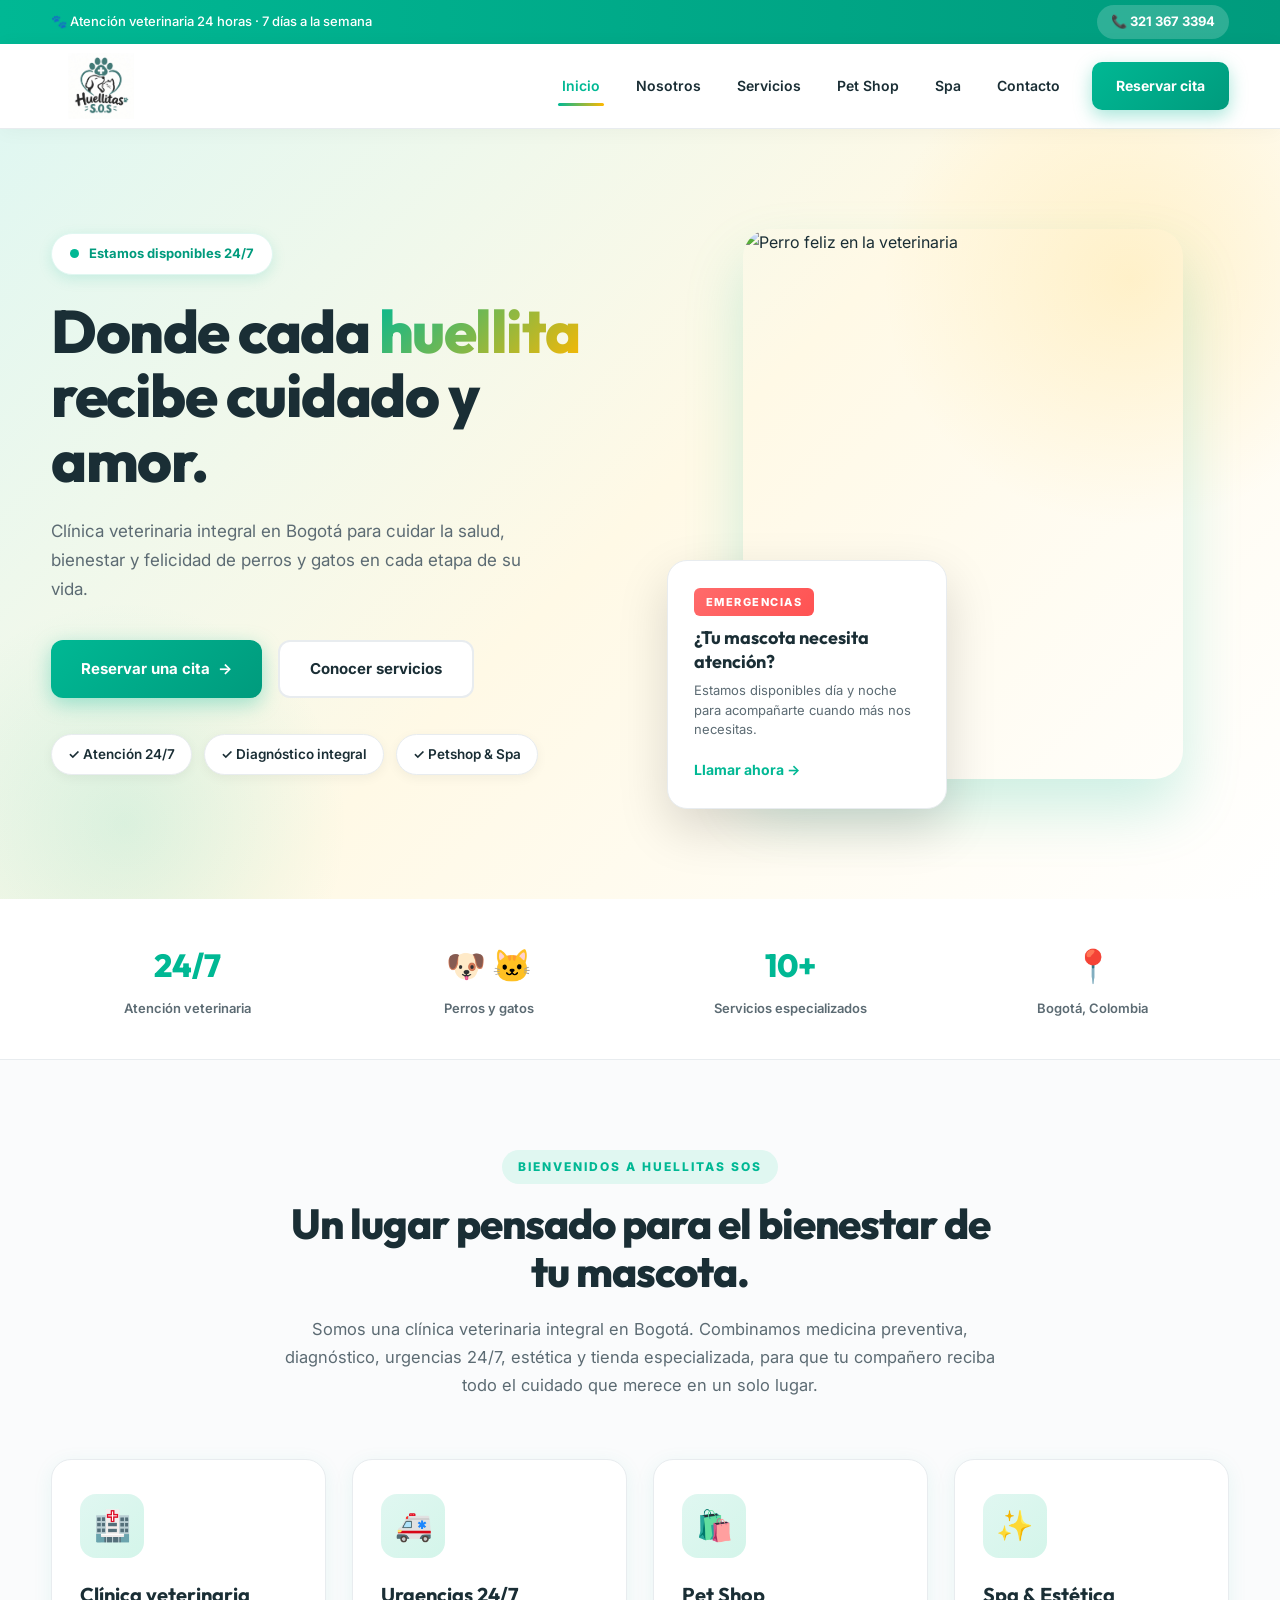
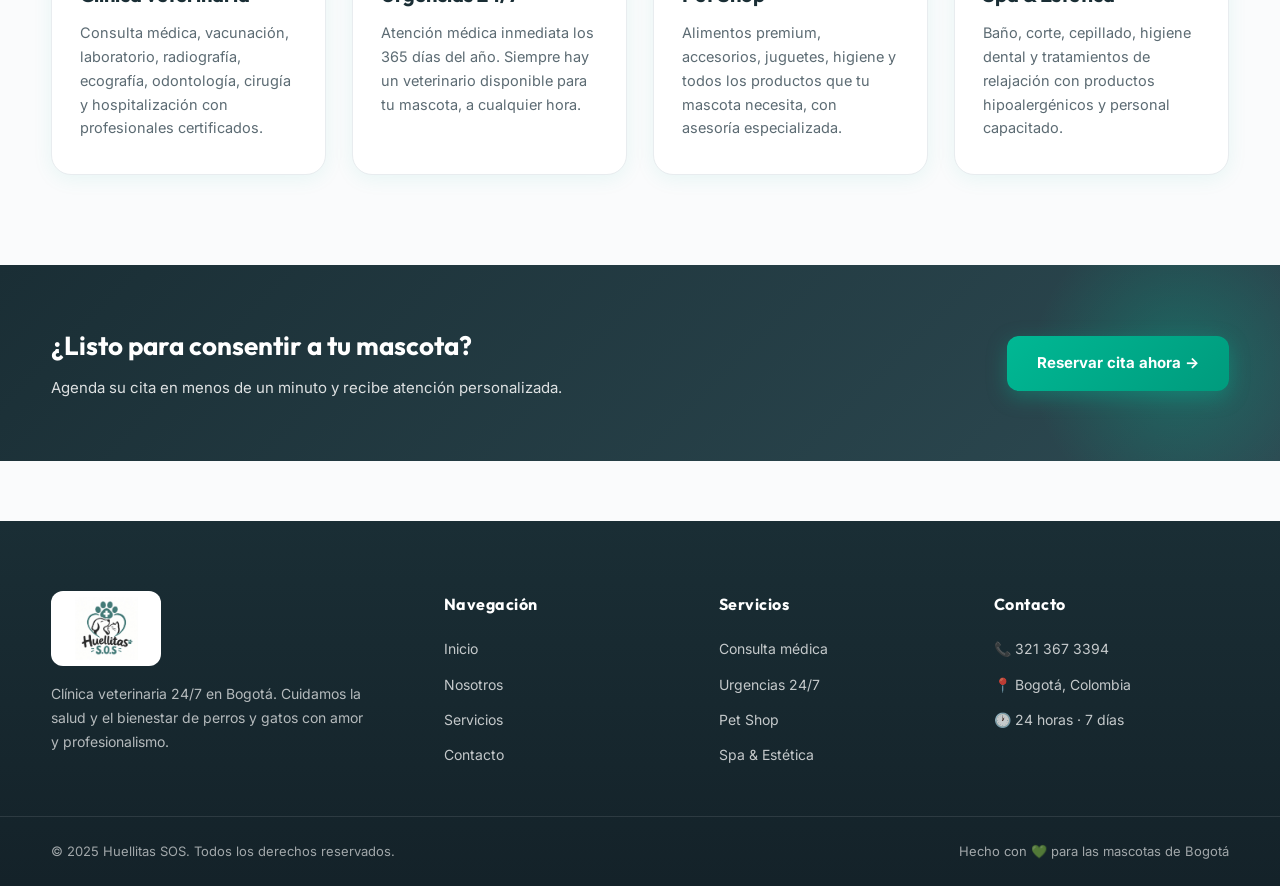
==== index.html @ d698a05e "Update index.html" ====
<!DOCTYPE html>
<html lang="es">
<head>
<meta name="google-site-verification" content="02IBLsQwGrZ2BY2dHwzHbbYxfeO21OzjUV1IXcHWmdY" />
<meta charset="UTF-8">
<meta name="viewport" content="width=device-width, initial-scale=1.0">
<meta name="description" content="Huellitas SOS - Clínica veterinaria 24/7 en Bogotá. Salud, bienestar, spa y petshop para perros y gatos.">
<title>Huellitas SOS | Clínica Veterinaria 24/7</title>
  <!-- Favicon -->
<link rel="icon" type="image/jpeg" href="logo-huellitas-sos.jpeg">
<link rel="apple-touch-icon" href="logo-huellitas-sos.jpeg">

<!-- Open Graph (vista previa al compartir) -->
<meta property="og:title" content="Huellitas SOS | Clínica Veterinaria 24/7 en Bogotá">
<meta property="og:description" content="Clínica veterinaria integral con urgencias 24/7, spa, petshop y diagnóstico para perros y gatos.">
<meta property="og:type" content="website">
<meta property="og:url" content="https://wilin34.github.io/huellitas/">
<meta property="og:image" content="https://wilin34.github.io/huellitas/logo-huellitas-sos.jpeg">
<meta property="og:locale" content="es_CO">

<!-- Twitter Card -->
<meta name="twitter:card" content="summary_large_image">
<meta name="twitter:title" content="Huellitas SOS | Clínica Veterinaria 24/7">
<meta name="twitter:description" content="Cuidamos la salud y bienestar de perros y gatos en Bogotá.">
<meta name="twitter:image" content="https://wilin34.github.io/huellitas/logo-huellitas-sos.jpeg">

<!-- Canonical -->
<link rel="canonical" href="https://wilin34.github.io/huellitas/">
<link rel="preconnect" href="https://fonts.googleapis.com">
<link rel="preconnect" href="https://fonts.gstatic.com" crossorigin>
<link href="https://fonts.googleapis.com/css2?family=DM+Sans:wght@400;500;600;700;800&family=Playfair+Display:wght@600;700;800&display=swap" rel="stylesheet">
<link rel="stylesheet" href="style.css">
  <script type="application/ld+json">
{
  "@context": "https://schema.org",
  "@type": "VeterinaryCare",
  "name": "Huellitas SOS",
  "image": "https://wilin34.github.io/huellitas/logo-huellitas-sos.jpeg",
  "url": "https://wilin34.github.io/huellitas/",
  "telephone": "+573213673394",
  "priceRange": "$$",
  "address": {
    "@type": "PostalAddress",
    "addressLocality": "Bogotá",
    "addressCountry": "CO"
  },
  "openingHoursSpecification": {
    "@type": "OpeningHoursSpecification",
    "dayOfWeek": ["Monday","Tuesday","Wednesday","Thursday","Friday","Saturday","Sunday"],
    "opens": "00:00",
    "closes": "23:59"
  },
  "description": "Clínica veterinaria 24/7 en Bogotá especializada en perros y gatos. Urgencias, consulta, spa, petshop y diagnóstico integral.",
  "sameAs": []
}
</script>
</head>
<body>

<!-- TOP BAR -->
<div class="topbar">
  <div class="wrap topbar-in">
    <span>🐾 Atención veterinaria 24 horas · 7 días a la semana</span>
    <a href="tel:+573213673394">📞 321 367 3394</a>
  </div>
</div>

<!-- HEADER -->
<header class="header" id="header">
  <div class="wrap nav">
    <a href="#inicio" class="brand" data-view="inicio">
      <img src="logo-huellitas-sos.jpeg" alt="Logo Huellitas SOS">
    </a>
    <button class="menu-toggle" aria-label="Abrir menú">☰</button>
    <nav class="nav-links" id="navLinks">
      <a href="#inicio" data-view="inicio" class="active">Inicio</a>
      <a href="#nosotros" data-view="nosotros">Nosotros</a>
      <a href="#servicios" data-view="servicios">Servicios</a>
      <a href="#petshop" data-view="petshop">Pet Shop</a>
      <a href="#spa" data-view="spa">Spa</a>
      <a href="#contacto" data-view="contacto">Contacto</a>
      <a class="nav-cta" href="#reservar" data-view="reservar">Reservar cita</a>
    </nav>
  </div>
</header>

<main>

<!-- ============================================================
     VISTA INICIO
============================================================ -->
<section class="view active" id="inicio">
  <div class="hero">
    <div class="hero-bg"></div>
    <div class="wrap hero-grid">
      <div class="hero-copy">
        <div class="pill"><span class="pill-dot"></span> Estamos disponibles 24/7</div>
        <h1>Donde cada <em>huellita</em> recibe cuidado y amor.</h1>
        <p>Clínica veterinaria integral en Bogotá para cuidar la salud, bienestar y felicidad de perros y gatos en cada etapa de su vida.</p>
        <div class="hero-buttons">
          <a class="btn primary" href="#reservar" data-view="reservar">Reservar una cita <span>→</span></a>
          <a class="btn ghost" href="#servicios" data-view="servicios">Conocer servicios</a>
        </div>
        <div class="hero-points">
          <span>✓ Atención 24/7</span><span>✓ Diagnóstico integral</span><span>✓ Petshop & Spa</span>
        </div>
      </div>
      <div class="hero-visual">
        <img class="hero-img" src="https://images.unsplash.com/photo-1583337130417-3346a1be7dee?auto=format&fit=crop&w=900&q=85" alt="Perro feliz en la veterinaria">
        <div class="hero-card">
          <div class="emergency-badge">EMERGENCIAS</div>
          <strong>¿Tu mascota necesita atención?</strong>
          <p>Estamos disponibles día y noche para acompañarte cuando más nos necesitas.</p>
          <a href="tel:+573213673394">Llamar ahora →</a>
        </div>
      </div>
    </div>
  </div>

  <section class="stats">
    <div class="wrap stats-grid">
      <div><b>24/7</b><span>Atención veterinaria</span></div>
      <div><b>🐶 🐱</b><span>Perros y gatos</span></div>
      <div><b>10+</b><span>Servicios especializados</span></div>
      <div><b>📍</b><span>Bogotá, Colombia</span></div>
    </div>
  </section>

  <section class="section welcome">
    <div class="wrap">
      <div class="section-head">
        <span>BIENVENIDOS A HUELLITAS SOS</span>
        <h2>Un lugar pensado para el bienestar de tu mascota.</h2>
        <p>Somos una clínica veterinaria integral en Bogotá. Combinamos medicina preventiva, diagnóstico, urgencias 24/7, estética y tienda especializada, para que tu compañero reciba todo el cuidado que merece en un solo lugar.</p>
      </div>
      <div class="welcome-grid">
        <article class="welcome-card">
          <div class="welcome-icon">🏥</div>
          <h3>Clínica veterinaria</h3>
          <p>Consulta médica, vacunación, laboratorio, radiografía, ecografía, odontología, cirugía y hospitalización con profesionales certificados.</p>
        </article>
        <article class="welcome-card">
          <div class="welcome-icon">🚑</div>
          <h3>Urgencias 24/7</h3>
          <p>Atención médica inmediata los 365 días del año. Siempre hay un veterinario disponible para tu mascota, a cualquier hora.</p>
        </article>
        <article class="welcome-card">
          <div class="welcome-icon">🛍️</div>
          <h3>Pet Shop</h3>
          <p>Alimentos premium, accesorios, juguetes, higiene y todos los productos que tu mascota necesita, con asesoría especializada.</p>
        </article>
        <article class="welcome-card">
          <div class="welcome-icon">✨</div>
          <h3>Spa & Estética</h3>
          <p>Baño, corte, cepillado, higiene dental y tratamientos de relajación con productos hipoalergénicos y personal capacitado.</p>
        </article>
      </div>
    </div>
  </section>

  <section class="cta-band">
    <div class="wrap cta-band-in">
      <div>
        <h3>¿Listo para consentir a tu mascota?</h3>
        <p>Agenda su cita en menos de un minuto y recibe atención personalizada.</p>
      </div>
      <a class="btn primary" href="#reservar" data-view="reservar">Reservar cita ahora →</a>
    </div>
  </section>
</section>


<!-- ============================================================
     VISTA NOSOTROS
============================================================ -->
<section class="view" id="nosotros">
  <div class="page-head">
    <div class="wrap">
      <span class="eyebrow">SOBRE NOSOTROS</span>
      <h1>Más que una veterinaria, un lugar para sentirse en casa.</h1>
      <p>Conoce nuestra historia, lo que nos mueve y el equipo que cuida de tu mascota como si fuera nuestra.</p>
    </div>
  </div>

  <section class="section">
    <div class="wrap about-grid">
      <div class="about-photo">
        <img src="https://images.unsplash.com/photo-1628009368231-7bb7cfcb0def?auto=format&fit=crop&w=1200&q=85" alt="Veterinaria atendiendo una mascota">
      </div>
      <div class="about-copy">
        <span class="eyebrow">NUESTRA HISTORIA</span>
        <h2>Nacimos del amor por los animales.</h2>
        <p>Huellitas SOS nació en Bogotá con una idea clara: crear un espacio donde las mascotas reciban atención médica de alta calidad y donde sus familias se sientan acompañadas, escuchadas y bien asesoradas.</p>
        <p>Hoy somos una clínica veterinaria integral que funciona 24 horas al día, 7 días a la semana. Atendemos perros y gatos de todas las edades, con un enfoque preventivo, humano y personalizado.</p>
        <p>Creemos que cada huellita cuenta una historia, y nuestro trabajo es cuidar de esa historia en cada etapa de la vida.</p>
      </div>
    </div>
  </section>

  <section class="section section-alt">
    <div class="wrap">
      <div class="mvv-grid">
        <article class="mvv-card">
          <div class="mvv-icon">🎯</div>
          <h3>Misión</h3>
          <p>Brindar atención veterinaria integral, humana y de alta calidad a perros y gatos en Bogotá, promoviendo su salud, bienestar y calidad de vida, y acompañando a sus familias con cercanía, ética y profesionalismo.</p>
        </article>
        <article class="mvv-card">
          <div class="mvv-icon">🌟</div>
          <h3>Visión</h3>
          <p>Ser reconocidos en 2030 como la clínica veterinaria de referencia en Bogotá por la calidez de nuestro trato, la excelencia médica de nuestro equipo y la innovación constante de nuestros servicios.</p>
        </article>
        <article class="mvv-card">
          <div class="mvv-icon">💚</div>
          <h3>Valores</h3>
          <ul class="mvv-list">
            <li><b>Amor por los animales:</b> cada paciente es tratado como parte de nuestra familia.</li>
            <li><b>Ética profesional:</b> actuamos con transparencia y responsabilidad.</li>
            <li><b>Cercanía:</b> escuchamos y acompañamos a cada familia.</li>
            <li><b>Excelencia:</b> formación continua y tecnología al servicio del bienestar animal.</li>
            <li><b>Compromiso 24/7:</b> estamos cuando más nos necesitan.</li>
          </ul>
        </article>
      </div>
    </div>
  </section>

  <section class="section">
    <div class="wrap">
      <div class="section-head">
        <span>¿POR QUÉ ELEGIRNOS?</span>
        <h2>Razones para confiar en Huellitas SOS.</h2>
      </div>
      <div class="reasons-grid">
        <div class="reason"><b>✓</b><div><h4>Atención 24/7 real</h4><p>Médicos veterinarios disponibles todos los días del año para urgencias.</p></div></div>
        <div class="reason"><b>✓</b><div><h4>Servicios integrales</h4><p>Consulta, diagnóstico, cirugía, hospitalización, spa y petshop en un mismo lugar.</p></div></div>
        <div class="reason"><b>✓</b><div><h4>Equipo certificado</h4><p>Profesionales con formación continua y experiencia en pequeñas especies.</p></div></div>
        <div class="reason"><b>✓</b><div><h4>Tecnología diagnóstica</h4><p>Laboratorio, rayos X y ecografía para diagnósticos precisos y oportunos.</p></div></div>
        <div class="reason"><b>✓</b><div><h4>Trato cálido</h4><p>Ambiente amigable y sin estrés para tu mascota y para ti.</p></div></div>
        <div class="reason"><b>✓</b><div><h4>Precios justos</h4><p>Tarifas transparentes, sin sorpresas, con planes adaptados a cada familia.</p></div></div>
      </div>
    </div>
  </section>

  <section class="cta-band">
    <div class="wrap cta-band-in">
      <div>
        <h3>Ven a conocernos.</h3>
        <p>Te esperamos con las puertas abiertas para ti y tu mascota.</p>
      </div>
      <a class="btn primary" href="#contacto" data-view="contacto">Ver cómo llegar →</a>
    </div>
  </section>
</section>


<!-- ============================================================
     VISTA SERVICIOS
============================================================ -->
<section class="view" id="servicios">
  <div class="page-head">
    <div class="wrap">
      <span class="eyebrow">NUESTROS SERVICIOS</span>
      <h1>Todo el cuidado que tu mascota necesita.</h1>
      <p>Un espacio integral para la salud, prevención, diagnóstico y bienestar de tus compañeros de vida.</p>
    </div>
  </div>

  <section class="section">
    <div class="wrap">
      <div class="services-grid-detailed">
        <article class="srv-card">
          <div class="srv-icon">🩺</div>
          <h3>Consulta médica general</h3>
          <p>Valoración clínica completa para evaluar el estado general de tu mascota. Incluye revisión de signos vitales, examen físico, historia clínica y plan de tratamiento personalizado.</p>
          <ul class="srv-list"><li>Consulta preventiva o por enfermedad</li><li>Control de crecimiento para cachorros</li><li>Seguimiento de tratamientos</li></ul>
        </article>
        <article class="srv-card">
          <div class="srv-icon">💉</div>
          <h3>Vacunación</h3>
          <p>Esquemas completos de vacunación para perros y gatos según su edad, estilo de vida y factores de riesgo. Te ayudamos a mantener al día su carné.</p>
          <ul class="srv-list"><li>Vacunas múltiples (parvovirus, distemper, etc.)</li><li>Antirrábica</li><li>Triple felina y leucemia felina</li></ul>
        </article>
        <article class="srv-card">
          <div class="srv-icon">🧪</div>
          <h3>Laboratorio clínico</h3>
          <p>Análisis de sangre, orina, heces y pruebas especiales para apoyar diagnósticos precisos. Resultados oportunos para iniciar el tratamiento correcto.</p>
          <ul class="srv-list"><li>Hemograma y química sanguínea</li><li>Pruebas de coagulación</li><li>Coprológicos y urocultivos</li></ul>
        </article>
        <article class="srv-card">
          <div class="srv-icon">🩻</div>
          <h3>Radiografía (Rayos X)</h3>
          <p>Imágenes diagnósticas para evaluar huesos, articulaciones, tórax y abdomen. Esencial para detectar fracturas, cuerpos extraños o problemas internos.</p>
          <ul class="srv-list"><li>Estudios de tórax y abdomen</li><li>Evaluación ortopédica</li><li>Contraste (cuando se requiere)</li></ul>
        </article>
        <article class="srv-card">
          <div class="srv-icon">🔎</div>
          <h3>Ecografía</h3>
          <p>Estudio no invasivo que permite observar órganos internos en tiempo real. Fundamental en el seguimiento de gestaciones, detección de masas o problemas abdominales.</p>
          <ul class="srv-list"><li>Ecografía abdominal</li><li>Seguimiento de gestación</li><li>Ecocardiografía (según disponibilidad)</li></ul>
        </article>
        <article class="srv-card">
          <div class="srv-icon">🚑</div>
          <h3>Urgencias 24/7</h3>
          <p>Estamos disponibles todos los días y a toda hora para atender emergencias. Contamos con personal médico preparado para actuar con rapidez.</p>
          <ul class="srv-list"><li>Intoxicaciones y accidentes</li><li>Dificultad respiratoria</li><li>Golpes de calor y convulsiones</li></ul>
        </article>
        <article class="srv-card">
          <div class="srv-icon">🐾</div>
          <h3>Cirugía veterinaria</h3>
          <p>Procedimientos quirúrgicos programados y de urgencia con protocolos anestésicos seguros y monitoreo constante del paciente.</p>
          <ul class="srv-list"><li>Esterilización (machos y hembras)</li><li>Cirugías de tejidos blandos</li><li>Extracción de cuerpos extraños</li></ul>
        </article>
        <article class="srv-card">
          <div class="srv-icon">🦷</div>
          <h3>Odontología</h3>
          <p>Diagnóstico y tratamiento de problemas dentales. La salud oral impacta directamente en el bienestar general de tu mascota.</p>
          <ul class="srv-list"><li>Limpieza dental con ultrasonido</li><li>Extracción de piezas dañadas</li><li>Tratamiento de gingivitis y sarro</li></ul>
        </article>
        <article class="srv-card">
          <div class="srv-icon">🏥</div>
          <h3>Hospitalización</h3>
          <p>Área de hospitalización con monitoreo para pacientes que requieren observación, fluidoterapia o cuidados postquirúrgicos.</p>
          <ul class="srv-list"><li>Cuidado de pacientes críticos</li><li>Fluidoterapia y medicación IV</li><li>Reportes diarios a la familia</li></ul>
        </article>
        <article class="srv-card">
          <div class="srv-icon">🥗</div>
          <h3>Nutrición y dietas</h3>
          <p>Asesoría nutricional personalizada según la edad, raza, peso y condición médica de tu mascota. Prevenimos y tratamos enfermedades con alimentación adecuada.</p>
          <ul class="srv-list"><li>Planes para cachorros y adultos</li><li>Dietas para sobrepeso o diabetes</li><li>Alimentos medicados</li></ul>
        </article>
        <article class="srv-card">
          <div class="srv-icon">🔬</div>
          <h3>Exámenes especializados</h3>
          <p>Pruebas complementarias para diagnósticos específicos: citologías, biopsias y pruebas hormonales o infecciosas.</p>
          <ul class="srv-list"><li>Citología y biopsia</li><li>Pruebas de leishmania y hemoparásitos</li><li>Perfil tiroideo y hormonal</li></ul>
        </article>
        <article class="srv-card">
          <div class="srv-icon">🐶</div>
          <h3>Medicina preventiva</h3>
          <p>Planes de salud preventiva que incluyen desparasitación, control de pulgas y garrapatas, y chequeos periódicos para detectar problemas a tiempo.</p>
          <ul class="srv-list"><li>Desparasitación interna y externa</li><li>Control de ectoparásitos</li><li>Chequeos anuales</li></ul>
        </article>
      </div>
    </div>
  </section>

  <section class="cta-band">
    <div class="wrap cta-band-in">
      <div>
        <h3>¿Necesitas uno de nuestros servicios?</h3>
        <p>Agenda tu cita y recibe atención personalizada en nuestra clínica.</p>
      </div>
      <a class="btn primary" href="#reservar" data-view="reservar">Reservar cita →</a>
    </div>
  </section>
</section>


<!-- ============================================================
     VISTA PET SHOP
============================================================ -->
<section class="view" id="petshop">
  <div class="page-head">
    <div class="wrap">
      <span class="eyebrow">PET SHOP</span>
      <h1>Todo para consentir a tu mascota.</h1>
      <p>Alimentos, accesorios, higiene y productos seleccionados con asesoría profesional para que elijas lo mejor para tu compañero.</p>
    </div>
  </div>

  <section class="section">
    <div class="wrap">
      <div class="section-head">
        <span>CATEGORÍAS</span>
        <h2>Explora nuestras categorías.</h2>
      </div>
      <div class="shop-grid">
        <article class="shop-card">
          <div class="shop-icon">🍖</div>
          <h3>Alimentos</h3>
          <p>Concentrados secos y húmedos para cachorros, adultos y senior. Marcas premium y alimentos medicados para necesidades específicas.</p>
          <ul class="shop-list"><li>Concentrados premium</li><li>Alimento húmedo y snacks</li><li>Dietas veterinarias</li></ul>
        </article>
        <article class="shop-card">
          <div class="shop-icon">🦴</div>
          <h3>Snacks y premios</h3>
          <p>Premios ideales para entrenamiento o para consentir a tu mascota. Opciones naturales, sin colorantes y con sabores que aman.</p>
          <ul class="shop-list"><li>Huesos y snacks dentales</li><li>Premios de entrenamiento</li><li>Galletas naturales</li></ul>
        </article>
        <article class="shop-card">
          <div class="shop-icon">🎾</div>
          <h3>Juguetes</h3>
          <p>Juguetes interactivos, mordedores, pelotas y juguetes de inteligencia para estimular el cuerpo y la mente de tu mascota.</p>
          <ul class="shop-list"><li>Juguetes de cuerda y goma</li><li>Pelotas y lanzadores</li><li>Juguetes de olfato e inteligencia</li></ul>
        </article>
        <article class="shop-card">
          <div class="shop-icon">🛏️</div>
          <h3>Descanso y camas</h3>
          <p>Camas, cojines y casitas para que tu mascota descanse cómoda y segura, con materiales fáciles de lavar.</p>
          <ul class="shop-list"><li>Camas y cojines</li><li>Cobijas y mantas</li><li>Casitas y transportadoras</li></ul>
        </article>
        <article class="shop-card">
          <div class="shop-icon">🦮</div>
          <h3>Accesorios de paseo</h3>
          <p>Collares, pecheras, correas y arneses de calidad para paseos cómodos y seguros, adaptados a cada tamaño.</p>
          <ul class="shop-list"><li>Pecheras y arneses</li><li>Collares antigarras</li><li>Correas y pretales</li></ul>
        </article>
        <article class="shop-card">
          <div class="shop-icon">🧴</div>
          <h3>Higiene y cuidado</h3>
          <p>Shampoos, acondicionadores, cepillos y productos de higiene para mantener a tu mascota limpia, sana y con un pelaje brillante.</p>
          <ul class="shop-list"><li>Shampoos hipoalergénicos</li><li>Cepillos y cardinas</li><li>Toallitas y desodorantes</li></ul>
        </article>
        <article class="shop-card">
          <div class="shop-icon">💊</div>
          <h3>Salud y medicamentos</h3>
          <p>Desparasitantes, antipulgas, suplementos vitamínicos y medicamentos formulados por nuestros veterinarios.</p>
          <ul class="shop-list"><li>Antipulgas y garrapatas</li><li>Desparasitantes</li><li>Vitaminas y suplementos</li></ul>
        </article>
        <article class="shop-card">
          <div class="shop-icon">🐱</div>
          <h3>Línea para gatos</h3>
          <p>Todo lo que un gato necesita: areneros, arena aglutinante, rascadores, fuentes de agua y juguetes felinos.</p>
          <ul class="shop-list"><li>Areneros y arenas</li><li>Rascadores y torres</li><li>Fuentes y bebederos</li></ul>
        </article>
      </div>
    </div>
  </section>

  <section class="cta-band">
    <div class="wrap cta-band-in">
      <div>
        <h3>¿Buscas un producto específico?</h3>
        <p>Escríbenos y te ayudamos a encontrarlo o te lo pedimos especialmente.</p>
      </div>
      <a class="btn primary" href="#contacto" data-view="contacto">Contáctanos →</a>
    </div>
  </section>
</section>


<!-- ============================================================
     VISTA SPA
============================================================ -->
<section class="view" id="spa">
  <div class="page-head">
    <div class="wrap">
      <span class="eyebrow">SPA & ESTÉTICA</span>
      <h1>Belleza, higiene y relajación para tu mascota.</h1>
      <p>Un espacio diseñado para que tu compañero se sienta consentido, limpio y feliz, con productos de calidad y personal capacitado.</p>
    </div>
  </div>

  <section class="section">
    <div class="wrap">
      <div class="services-grid-detailed">
        <article class="srv-card">
          <div class="srv-icon">🛁</div>
          <h3>Baño básico</h3>
          <p>Baño con productos hipoalergénicos según el tipo de pelaje, secado profesional y cepillado final. Ideal para mantener una higiene regular.</p>
          <ul class="srv-list"><li>Shampoo según tipo de piel</li><li>Secado y cepillado</li><li>Perfume suave al finalizar</li></ul>
        </article>
        <article class="srv-card">
          <div class="srv-icon">✂️</div>
          <h3>Corte y peluquería</h3>
          <p>Corte higiénico o estético adaptado a la raza y al estilo que prefieras. Nuestros peluqueros cuidan cada detalle para un acabado profesional.</p>
          <ul class="srv-list"><li>Corte de raza o personalizado</li><li>Corte higiénico</li><li>Arreglo de patas y cara</li></ul>
        </article>
        <article class="srv-card">
          <div class="srv-icon">🪮</div>
          <h3>Cepillado y desenredo</h3>
          <p>Tratamiento para pelajes enredados o nudos, con productos que ayudan a desenredar sin maltratar el pelo ni la piel.</p>
          <ul class="srv-list"><li>Desenredo suave</li><li>Cepillado profundo</li><li>Hidratación del pelaje</li></ul>
        </article>
        <article class="srv-card">
          <div class="srv-icon">🦷</div>
          <h3>Higiene dental</h3>
          <p>Limpieza dental básica y cepillado para prevenir sarro, mal aliento y problemas mayores. Complemento ideal de la odontología veterinaria.</p>
          <ul class="srv-list"><li>Cepillado dental</li><li>Spray o gel dental</li><li>Recomendaciones de cuidado en casa</li></ul>
        </article>
        <article class="srv-card">
          <div class="srv-icon">💅</div>
          <h3>Corte de uñas</h3>
          <p>Corte seguro de uñas con herramientas adecuadas para evitar lesiones, seguido de limado para un acabado suave.</p>
          <ul class="srv-list"><li>Corte seguro</li><li>Limado final</li><li>Revisión de almohadillas</li></ul>
        </article>
        <article class="srv-card">
          <div class="srv-icon">🌸</div>
          <h3>Spa relajante</h3>
          <p>Sesión de spa con masajes, aromaterapia suave y tratamientos especiales para consentir a tu mascota y reducir su estrés.</p>
          <ul class="srv-list"><li>Masaje relajante</li><li>Aromaterapia pet-safe</li><li>Tratamiento hidratante</li></ul>
        </article>
        <article class="srv-card">
          <div class="srv-icon">🧴</div>
          <h3>Tratamientos dermatológicos</h3>
          <p>Baños medicados y tratamientos específicos para pieles sensibles, con alergias o afecciones dermatológicas diagnosticadas.</p>
          <ul class="srv-list"><li>Baños medicados</li><li>Tratamiento antimicótico</li><li>Hidratación intensiva</li></ul>
        </article>
        <article class="srv-card">
          <div class="srv-icon">🎀</div>
          <h3>Paquete completo</h3>
          <p>Nuestro servicio estrella: baño, corte, cepillado, uñas, higiene dental y perfume. Todo lo que tu mascota necesita en una sola sesión.</p>
          <ul class="srv-list"><li>Baño + corte + cepillado</li><li>Uñas + oídos + dientes</li><li>Perfume y lazo decorativo</li></ul>
        </article>
      </div>
    </div>
  </section>

  <section class="cta-band">
    <div class="wrap cta-band-in">
      <div>
        <h3>Agenda una sesión de spa.</h3>
        <p>Tu mascota merece un día de consentimiento y relajación.</p>
      </div>
      <a class="btn primary" href="#reservar" data-view="reservar">Reservar spa →</a>
    </div>
  </section>
</section>


<!-- ============================================================
     VISTA RESERVAR
============================================================ -->
<section class="view" id="reservar">
  <div class="page-head">
    <div class="wrap">
      <span class="eyebrow">RESERVA EN LÍNEA</span>
      <h1>Agenda la cita de tu mascota.</h1>
      <p>Completa el formulario y te contactaremos para confirmar la disponibilidad. También puedes escribirnos directamente por WhatsApp.</p>
    </div>
  </div>

  <section class="section">
    <div class="wrap booking-grid">
      <div class="booking-intro">
        <span class="eyebrow">CÓMO FUNCIONA</span>
        <h2>Reservar es muy fácil.</h2>
        <ol class="steps">
          <li><b>1.</b> Completa el formulario con tus datos y los de tu mascota.</li>
          <li><b>2.</b> Al enviarlo, se abrirá WhatsApp con el mensaje listo para enviar.</li>
          <li><b>3.</b> Nuestro equipo te confirmará la disponibilidad y los detalles.</li>
          <li><b>4.</b> ¡Listo! Te esperamos en la clínica con tu mascota.</li>
        </ol>
        <div class="booking-note">
          <b>Atención 24/7</b>
          <span>Para emergencias, puedes llamarnos directamente al <a href="tel:+573213673394">321 367 3394</a>.</span>
        </div>
      </div>

      <form class="appointment-form" id="appointmentForm">
        <div class="form-title">Solicitar una cita</div>
        <div class="row">
          <label>Nombre completo<input name="nombre" required placeholder="Tu nombre"></label>
          <label>Teléfono<input name="telefono" required type="tel" placeholder="321 000 0000"></label>
        </div>
        <div class="row">
          <label>Nombre de la mascota<input name="mascota" required placeholder="Ej. Luna"></label>
          <label>Especie<select name="especie" required><option value="">Selecciona</option><option>Perro</option><option>Gato</option><option>Otro</option></select></label>
        </div>
        <div class="row">
          <label>Fecha<input name="fecha" required type="date"></label>
          <label>Hora<input name="hora" required type="time"></label>
        </div>
        <label>Servicio<select name="servicio" required>
          <option value="">Selecciona un servicio</option>
          <option>Consulta médica</option>
          <option>Vacunación</option>
          <option>Urgencia 24/7</option>
          <option>Laboratorio</option>
          <option>Radiografía / Ecografía</option>
          <option>Cirugía</option>
          <option>Odontología</option>
          <option>Hospitalización</option>
          <option>Spa / Estética</option>
          <option>Pet Shop</option>
        </select></label>
        <label>Mensaje adicional<textarea name="mensaje" rows="3" placeholder="Cuéntanos brevemente qué necesita tu mascota..."></textarea></label>
        <button type="submit" class="btn primary full">Enviar por WhatsApp →</button>
      </form>
    </div>
  </section>
</section>


<!-- ============================================================
     VISTA CONTACTO
============================================================ -->
<section class="view" id="contacto">
  <div class="page-head">
    <div class="wrap">
      <span class="eyebrow">CONTACTO</span>
      <h1>Estamos aquí para ti y tu mascota.</h1>
      <p>Llámanos, escríbenos o visítanos. Atendemos 24 horas al día, 7 días a la semana.</p>
    </div>
  </div>

  <section class="section">
    <div class="wrap contact-grid">
      <div class="contact-info">
        <h2>Información de contacto</h2>
        <div class="contact-item"><span>📞</span><div><b>Teléfono / WhatsApp</b><a href="tel:+573213673394">321 367 3394</a></div></div>
        <div class="contact-item"><span>📍</span><div><b>Ubicación</b><p>Bogotá, Colombia</p></div></div>
        <div class="contact-item"><span>🕐</span><div><b>Horario</b><p>Lunes a domingo · 24 horas</p></div></div>
        <div class="contact-item"><span>📧</span><div><b>Correo</b><a href="mailto:contacto@huellitassos.com">contacto@huellitassos.com</a></div></div>

        <div class="map-placeholder">
          <span>🗺️</span>
          <p>Aquí irá el mapa de Google Maps</p>
        </div>
      </div>

      <div class="contact-side">
        <div class="contact-cta">
          <h3>¿Es una emergencia?</h3>
          <p>Llámanos directamente, estamos disponibles 24/7 para atender a tu mascota.</p>
          <a class="btn primary full" href="tel:+573213673394">📞 Llamar ahora</a>
        </div>
        <div class="contact-cta whatsapp">
          <h3>Escríbenos por WhatsApp</h3>
          <p>Resolvemos tus dudas y agendamos tu cita de forma rápida.</p>
          <a class="btn primary full" href="https://wa.me/573213673394" target="_blank" rel="noopener">💬 Abrir WhatsApp</a>
        </div>
      </div>
    </div>
  </section>
</section>

</main>

<!-- FOOTER -->
<footer class="footer">
  <div class="wrap footer-grid">
    <div class="footer-brand">
      <img src="logo-huellitas-sos.jpeg" alt="Huellitas SOS">
      <p>Clínica veterinaria 24/7 en Bogotá. Cuidamos la salud y el bienestar de perros y gatos con amor y profesionalismo.</p>
    </div>
    <div>
      <h4>Navegación</h4>
      <ul>
        <li><a href="#inicio" data-view="inicio">Inicio</a></li>
        <li><a href="#nosotros" data-view="nosotros">Nosotros</a></li>
        <li><a href="#servicios" data-view="servicios">Servicios</a></li>
        <li><a href="#contacto" data-view="contacto">Contacto</a></li>
      </ul>
    </div>
    <div>
      <h4>Servicios</h4>
      <ul>
        <li><a href="#servicios" data-view="servicios">Consulta médica</a></li>
        <li><a href="#servicios" data-view="servicios">Urgencias 24/7</a></li>
        <li><a href="#petshop" data-view="petshop">Pet Shop</a></li>
        <li><a href="#spa" data-view="spa">Spa & Estética</a></li>
      </ul>
    </div>
    <div>
      <h4>Contacto</h4>
      <ul>
        <li>📞 <a href="tel:+573213673394">321 367 3394</a></li>
        <li>📍 Bogotá, Colombia</li>
        <li>🕐 24 horas · 7 días</li>
      </ul>
    </div>
  </div>
  <div class="footer-bottom">
    <div class="wrap">
      <span>© 2025 Huellitas SOS. Todos los derechos reservados.</span>
      <span>Hecho con 💚 para las mascotas de Bogotá</span>
    </div>
  </div>
</footer>

<script src="script.js"></script>
</body>
</html>
---- style.css ----
/* ============================================================
   HUELLITAS SOS - ESTILOS COMPLETOS
   Paleta vibrante, moderna y profesional
============================================================ */

@import url('https://fonts.googleapis.com/css2?family=Inter:wght@400;500;600;700;800&family=Outfit:wght@500;600;700;800&display=swap');

:root {
    /* PALETA VIBRANTE Y LLAMATIVA */
    --primary: #00B894;          /* Verde turquesa vibrante */
    --primary-dark: #009B7D;     /* Verde más profundo */
    --primary-light: #E0F7F1;    /* Verde menta claro */
    --secondary: #FFB800;        /* Amarillo dorado brillante */
    --accent: #FF6B6B;           /* Coral vibrante */
    --accent-soft: #FFE5E5;      /* Coral claro */
    --purple: #6C5CE7;           /* Púrpura moderno */
    --purple-light: #F0EDFF;     /* Púrpura claro */
    --neutral-bg: #FAFBFC;       /* Fondo claro limpio */
    --white: #FFFFFF;
    --ink: #1A2E35;              /* Texto oscuro */
    --muted: #5C6B73;            /* Texto secundario */
    --line: #E8ECEF;             /* Bordes */
    --shadow: 0 4px 20px rgba(0, 184, 148, 0.08);
    --shadow-hover: 0 16px 40px rgba(0, 184, 148, 0.18);
    --shadow-strong: 0 20px 50px rgba(0, 0, 0, 0.12);
}

* {
    box-sizing: border-box;
    margin: 0;
    padding: 0;
}

html {
    scroll-behavior: smooth;
    scroll-padding-top: 100px;
}

body {
    background: var(--neutral-bg);
    color: var(--ink);
    font-family: "Inter", -apple-system, sans-serif;
    line-height: 1.65;
    overflow-x: hidden;
    -webkit-font-smoothing: antialiased;
}

.wrap {
    width: min(1200px, 92%);
    margin: auto;
}

a {
    text-decoration: none;
    color: inherit;
    transition: color 0.25s ease;
}

img {
    max-width: 100%;
    display: block;
}

/* ============ TOP BAR ============ */
.topbar {
    background: linear-gradient(90deg, var(--primary) 0%, var(--primary-dark) 100%);
    color: var(--white);
    font-size: 13px;
    font-weight: 500;
}

.topbar-in {
    min-height: 44px;
    display: flex;
    justify-content: space-between;
    align-items: center;
    gap: 20px;
    flex-wrap: wrap;
}

.topbar a {
    font-weight: 700;
    color: var(--white);
    background: rgba(255, 255, 255, 0.18);
    padding: 6px 14px;
    border-radius: 99px;
    transition: all 0.25s ease;
}

.topbar a:hover {
    background: rgba(255, 255, 255, 0.3);
    transform: translateY(-1px);
}

/* ============ HEADER ============ */
.header {
    position: sticky;
    top: 0;
    z-index: 1000;
    background: rgba(255, 255, 255, 0.96);
    backdrop-filter: blur(16px);
    -webkit-backdrop-filter: blur(16px);
    border-bottom: 1px solid var(--line);
    box-shadow: 0 2px 20px rgba(0, 0, 0, 0.04);
}

.nav {
    height: 84px;
    display: flex;
    align-items: center;
    gap: 20px;
}

.brand {
    width: 100px;
    height: 66px;
    display: flex;
    align-items: center;
    flex-shrink: 0;
}

.brand img {
    width: 100%;
    height: 100%;
    object-fit: contain;
    mix-blend-mode: multiply;
}

.nav-links {
    margin-left: auto;
    display: flex;
    align-items: center;
    gap: 28px;
    font-size: 14px;
    font-weight: 600;
    color: var(--ink);
}

.nav-links a:not(.nav-cta) {
    position: relative;
    padding: 8px 4px;
    transition: color 0.25s ease;
    cursor: pointer;
}

.nav-links a:not(.nav-cta):hover,
.nav-links a:not(.nav-cta).active {
    color: var(--primary);
}

.nav-links a:not(.nav-cta)::after {
    content: "";
    position: absolute;
    left: 0;
    right: 100%;
    bottom: 0;
    height: 3px;
    background: linear-gradient(90deg, var(--primary), var(--secondary));
    transition: right 0.35s cubic-bezier(0.4, 0, 0.2, 1);
    border-radius: 3px;
}

.nav-links a:not(.nav-cta):hover::after,
.nav-links a:not(.nav-cta).active::after {
    right: 0;
}

.nav-cta {
    background: linear-gradient(135deg, var(--primary), var(--primary-dark));
    color: #fff !important;
    padding: 12px 24px;
    border-radius: 10px;
    font-weight: 700;
    box-shadow: 0 6px 18px rgba(0, 184, 148, 0.35);
    transition: all 0.3s ease;
}

.nav-cta:hover {
    transform: translateY(-3px);
    box-shadow: 0 10px 28px rgba(0, 184, 148, 0.5);
}

.menu-toggle {
    display: none;
    background: none;
    border: 0;
    font-size: 28px;
    color: var(--primary);
    cursor: pointer;
    margin-left: auto;
}

/* ============ SISTEMA DE VISTAS ============ */
.view {
    display: none;
    animation: fadeIn 0.45s ease;
}

.view.active {
    display: block;
}

@keyframes fadeIn {
    from { opacity: 0; transform: translateY(12px); }
    to { opacity: 1; transform: translateY(0); }
}

/* ============ BOTONES ============ */
.btn {
    display: inline-flex;
    align-items: center;
    justify-content: center;
    gap: 8px;
    border: 0;
    cursor: pointer;
    font: inherit;
    font-weight: 700;
    border-radius: 12px;
    padding: 15px 30px;
    transition: all 0.3s cubic-bezier(0.4, 0, 0.2, 1);
    font-size: 15px;
    white-space: nowrap;
}

.btn.primary {
    background: linear-gradient(135deg, var(--primary), var(--primary-dark));
    color: #fff;
    box-shadow: 0 6px 20px rgba(0, 184, 148, 0.35);
}

.btn.primary:hover {
    transform: translateY(-3px);
    box-shadow: 0 12px 30px rgba(0, 184, 148, 0.5);
}

.btn.ghost {
    border: 2px solid var(--line);
    color: var(--ink);
    background: var(--white);
}

.btn.ghost:hover {
    border-color: var(--primary);
    color: var(--primary);
    background: var(--primary-light);
    transform: translateY(-3px);
}

.btn.full {
    width: 100%;
}

/* ============ HERO ============ */
.hero {
    position: relative;
    padding: 100px 0 120px;
    background: linear-gradient(135deg, #E0F7F1 0%, #FFF9E6 50%, #FFFFFF 100%);
    overflow: hidden;
}

.hero::before {
    content: "";
    position: absolute;
    top: -100px;
    right: -100px;
    width: 500px;
    height: 500px;
    background: radial-gradient(circle, rgba(255, 184, 0, 0.15) 0%, transparent 70%);
    border-radius: 50%;
    pointer-events: none;
}

.hero::after {
    content: "";
    position: absolute;
    bottom: -150px;
    left: -100px;
    width: 450px;
    height: 450px;
    background: radial-gradient(circle, rgba(0, 184, 148, 0.12) 0%, transparent 70%);
    border-radius: 50%;
    pointer-events: none;
}

.hero-grid {
    display: grid;
    grid-template-columns: 1.1fr 1fr;
    align-items: center;
    gap: 60px;
    position: relative;
    z-index: 2;
}

.hero-copy {
    max-width: 580px;
}

.pill {
    display: inline-flex;
    align-items: center;
    gap: 10px;
    color: var(--primary-dark);
    background: var(--white);
    padding: 9px 18px;
    border-radius: 99px;
    font-size: 13px;
    font-weight: 700;
    margin-bottom: 24px;
    box-shadow: 0 4px 14px rgba(0, 184, 148, 0.15);
    border: 1px solid var(--primary-light);
}

.pill-dot {
    width: 9px;
    height: 9px;
    background: var(--primary);
    border-radius: 50%;
    display: inline-block;
    animation: pulse 2s infinite;
}

@keyframes pulse {
    0% { box-shadow: 0 0 0 0 rgba(0, 184, 148, 0.6); }
    70% { box-shadow: 0 0 0 12px rgba(0, 184, 148, 0); }
    100% { box-shadow: 0 0 0 0 rgba(0, 184, 148, 0); }
}

.hero h1 {
    font-family: "Outfit", sans-serif;
    font-size: clamp(38px, 5.2vw, 60px);
    line-height: 1.08;
    margin: 0 0 24px;
    letter-spacing: -1.5px;
    font-weight: 800;
    color: var(--ink);
}

.hero h1 em {
    font-style: normal;
    background: linear-gradient(135deg, var(--primary), var(--secondary));
    -webkit-background-clip: text;
    background-clip: text;
    -webkit-text-fill-color: transparent;
    position: relative;
}

.hero p {
    font-size: 17px;
    max-width: 500px;
    color: var(--muted);
    margin: 0 0 36px;
    line-height: 1.7;
}

.hero-buttons {
    display: flex;
    gap: 16px;
    margin-bottom: 36px;
    flex-wrap: wrap;
}

.hero-points {
    display: flex;
    flex-wrap: wrap;
    gap: 12px;
    font-size: 13.5px;
    font-weight: 600;
    color: var(--ink);
}

.hero-points span {
    background: var(--white);
    padding: 8px 16px;
    border-radius: 99px;
    box-shadow: 0 3px 12px rgba(0, 0, 0, 0.05);
    border: 1px solid var(--line);
}

.hero-visual {
    position: relative;
    display: flex;
    justify-content: center;
    align-items: center;
}

.hero-visual .hero-img {
    width: 100%;
    max-width: 440px;
    height: auto;
    border-radius: 28px;
    box-shadow: 0 30px 60px rgba(0, 184, 148, 0.2);
    object-fit: cover;
    aspect-ratio: 4/5;
}

.hero-card {
    position: absolute;
    bottom: -30px;
    left: -30px;
    background: var(--white);
    padding: 26px;
    border-radius: 20px;
    box-shadow: 0 20px 50px rgba(0, 0, 0, 0.15);
    max-width: 280px;
    border: 1px solid var(--line);
    z-index: 3;
}

.emergency-badge {
    display: inline-block;
    font-size: 11px;
    font-weight: 800;
    color: var(--white);
    background: linear-gradient(135deg, var(--accent), #FF5252);
    letter-spacing: 1.5px;
    margin-bottom: 10px;
    padding: 5px 12px;
    border-radius: 6px;
    text-transform: uppercase;
}

.hero-card strong {
    font-family: "Outfit", sans-serif;
    font-size: 18px;
    display: block;
    line-height: 1.3;
    color: var(--ink);
    margin-bottom: 8px;
}

.hero-card p {
    font-size: 13px;
    color: var(--muted);
    margin: 0 0 16px;
    line-height: 1.5;
}

.hero-card a {
    color: var(--primary);
    font-weight: 700;
    font-size: 14px;
}

.hero-card a:hover {
    color: var(--primary-dark);
}

/* ============ STATS ============ */
.stats {
    background: var(--white);
    padding: 40px 0;
    border-bottom: 1px solid var(--line);
}

.stats-grid {
    display: grid;
    grid-template-columns: repeat(4, 1fr);
    gap: 30px;
    text-align: center;
}

.stats-grid div {
    display: flex;
    flex-direction: column;
    gap: 6px;
}

.stats-grid b {
    font-family: "Outfit", sans-serif;
    font-size: 32px;
    color: var(--primary);
    font-weight: 800;
}

.stats-grid span {
    font-size: 13px;
    color: var(--muted);
    font-weight: 600;
}

/* ============ SECCIONES ============ */
.section {
    padding: 90px 0;
}

.section-alt {
    background: linear-gradient(180deg, var(--primary-light) 0%, var(--white) 100%);
}

.section-head {
    text-align: center;
    max-width: 720px;
    margin: 0 auto 60px;
}

.section-head span,
.eyebrow {
    display: inline-block;
    font-size: 12px;
    font-weight: 800;
    letter-spacing: 2px;
    color: var(--primary);
    background: var(--primary-light);
    padding: 7px 16px;
    border-radius: 99px;
    margin-bottom: 16px;
    text-transform: uppercase;
}

.section-head h2 {
    font-family: "Outfit", sans-serif;
    font-size: clamp(28px, 3.5vw, 42px);
    line-height: 1.15;
    letter-spacing: -1px;
    margin: 0 0 18px;
    font-weight: 800;
    color: var(--ink);
}

.section-head p {
    font-size: 16.5px;
    color: var(--muted);
    line-height: 1.7;
}

/* ============ PAGE HEAD ============ */
.page-head {
    background: linear-gradient(135deg, var(--primary) 0%, var(--primary-dark) 100%);
    color: var(--white);
    padding: 80px 0 70px;
    position: relative;
    overflow: hidden;
}

.page-head::before {
    content: "";
    position: absolute;
    top: -80px;
    right: -80px;
    width: 400px;
    height: 400px;
    background: radial-gradient(circle, rgba(255, 184, 0, 0.25) 0%, transparent 70%);
    border-radius: 50%;
}

.page-head::after {
    content: "🐾";
    position: absolute;
    bottom: -30px;
    left: 5%;
    font-size: 180px;
    opacity: 0.08;
    transform: rotate(-15deg);
}

.page-head .wrap {
    position: relative;
    z-index: 2;
}

.page-head .eyebrow {
    background: rgba(255, 255, 255, 0.2);
    color: var(--white);
    backdrop-filter: blur(10px);
}

.page-head h1 {
    font-family: "Outfit", sans-serif;
    font-size: clamp(30px, 4vw, 46px);
    line-height: 1.15;
    letter-spacing: -1px;
    margin: 0 0 16px;
    font-weight: 800;
    max-width: 820px;
}

.page-head p {
    font-size: 17px;
    max-width: 700px;
    opacity: 0.95;
    line-height: 1.7;
}

/* ============ WELCOME CARDS ============ */
.welcome-grid {
    display: grid;
    grid-template-columns: repeat(auto-fit, minmax(250px, 1fr));
    gap: 26px;
}

.welcome-card {
    background: var(--white);
    padding: 34px 28px;
    border-radius: 20px;
    border: 1px solid var(--line);
    box-shadow: var(--shadow);
    transition: all 0.35s cubic-bezier(0.4, 0, 0.2, 1);
    position: relative;
    overflow: hidden;
}

.welcome-card::before {
    content: "";
    position: absolute;
    top: 0;
    left: 0;
    right: 0;
    height: 4px;
    background: linear-gradient(90deg, var(--primary), var(--secondary));
    transform: scaleX(0);
    transform-origin: left;
    transition: transform 0.35s ease;
}

.welcome-card:hover {
    transform: translateY(-8px);
    box-shadow: var(--shadow-hover);
    border-color: var(--primary-light);
}

.welcome-card:hover::before {
    transform: scaleX(1);
}

.welcome-icon {
    width: 64px;
    height: 64px;
    border-radius: 16px;
    background: linear-gradient(135deg, var(--primary-light), #D4F5EA);
    display: flex;
    align-items: center;
    justify-content: center;
    font-size: 30px;
    margin-bottom: 20px;
}

.welcome-card h3 {
    font-family: "Outfit", sans-serif;
    font-size: 20px;
    margin: 0 0 10px;
    font-weight: 700;
    color: var(--ink);
}

.welcome-card p {
    font-size: 14.5px;
    color: var(--muted);
    line-height: 1.65;
}

/* ============ CTA BAND ============ */
.cta-band {
    background: linear-gradient(135deg, var(--ink) 0%, #2D4A52 100%);
    color: var(--white);
    padding: 60px 0;
    position: relative;
    overflow: hidden;
}

.cta-band::before {
    content: "";
    position: absolute;
    top: -50px;
    right: -50px;
    width: 300px;
    height: 300px;
    background: radial-gradient(circle, rgba(0, 184, 148, 0.3) 0%, transparent 70%);
    border-radius: 50%;
}

.cta-band-in {
    display: flex;
    justify-content: space-between;
    align-items: center;
    gap: 30px;
    flex-wrap: wrap;
    position: relative;
    z-index: 2;
}

.cta-band h3 {
    font-family: "Outfit", sans-serif;
    font-size: 26px;
    margin: 0 0 8px;
    font-weight: 700;
}

.cta-band p {
    font-size: 15px;
    opacity: 0.85;
    margin: 0;
}

/* ============ ABOUT ============ */
.about-grid {
    display: grid;
    grid-template-columns: 1fr 1fr;
    gap: 60px;
    align-items: center;
}

.about-photo img {
    width: 100%;
    border-radius: 24px;
    box-shadow: 0 30px 60px rgba(0, 184, 148, 0.2);
    aspect-ratio: 4/3;
    object-fit: cover;
}

.about-copy h2 {
    font-family: "Outfit", sans-serif;
    font-size: clamp(26px, 3vw, 38px);
    line-height: 1.2;
    letter-spacing: -1px;
    margin: 0 0 20px;
    font-weight: 800;
}

.about-copy p {
    font-size: 16px;
    color: var(--muted);
    line-height: 1.75;
    margin-bottom: 16px;
}

/* ============ MVV GRID ============ */
.mvv-grid {
    display: grid;
    grid-template-columns: repeat(auto-fit, minmax(300px, 1fr));
    gap: 26px;
}

.mvv-card {
    background: var(--white);
    padding: 36px 30px;
    border-radius: 20px;
    border: 1px solid var(--line);
    box-shadow: var(--shadow);
    transition: all 0.35s ease;
}

.mvv-card:hover {
    transform: translateY(-6px);
    box-shadow: var(--shadow-hover);
}

.mvv-icon {
    width: 62px;
    height: 62px;
    border-radius: 16px;
    background: linear-gradient(135deg, var(--primary), var(--primary-dark));
    display: flex;
    align-items: center;
    justify-content: center;
    font-size: 28px;
    margin-bottom: 20px;
    box-shadow: 0 8px 20px rgba(0, 184, 148, 0.3);
}

.mvv-card h3 {
    font-family: "Outfit", sans-serif;
    font-size: 22px;
    margin: 0 0 14px;
    font-weight: 700;
}

.mvv-card p {
    font-size: 15px;
    color: var(--muted);
    line-height: 1.7;
}

.mvv-list {
    list-style: none;
    padding: 0;
    display: flex;
    flex-direction: column;
    gap: 12px;
}

.mvv-list li {
    font-size: 14.5px;
    color: var(--muted);
    padding-left: 24px;
    position: relative;
    line-height: 1.6;
}

.mvv-list li::before {
    content: "✓";
    position: absolute;
    left: 0;
    color: var(--primary);
    font-weight: 800;
    font-size: 16px;
}

.mvv-list b {
    color: var(--ink);
    font-weight: 700;
}

/* ============ REASONS GRID ============ */
.reasons-grid {
    display: grid;
    grid-template-columns: repeat(auto-fit, minmax(300px, 1fr));
    gap: 22px;
}

.reason {
    display: flex;
    gap: 18px;
    background: var(--white);
    padding: 26px;
    border-radius: 16px;
    border: 1px solid var(--line);
    transition: all 0.3s ease;
}

.reason:hover {
    border-color: var(--primary);
    box-shadow: var(--shadow);
    transform: translateY(-4px);
}

.reason > b {
    flex-shrink: 0;
    width: 42px;
    height: 42px;
    border-radius: 12px;
    background: linear-gradient(135deg, var(--primary), var(--primary-dark));
    color: var(--white);
    display: flex;
    align-items: center;
    justify-content: center;
    font-size: 20px;
    font-weight: 800;
    box-shadow: 0 6px 16px rgba(0, 184, 148, 0.3);
}

.reason h4 {
    font-family: "Outfit", sans-serif;
    font-size: 16.5px;
    margin: 0 0 6px;
    font-weight: 700;
}

.reason p {
    font-size: 14px;
    color: var(--muted);
    line-height: 1.6;
    margin: 0;
}

/* ============ SERVICES / SPA CARDS ============ */
.services-grid-detailed {
    display: grid;
    grid-template-columns: repeat(auto-fit, minmax(300px, 1fr));
    gap: 26px;
}

.srv-card {
    background: var(--white);
    padding: 34px 28px;
    border-radius: 20px;
    border: 1px solid var(--line);
    box-shadow: var(--shadow);
    transition: all 0.35s cubic-bezier(0.4, 0, 0.2, 1);
    position: relative;
    overflow: hidden;
}

.srv-card::after {
    content: "";
    position: absolute;
    bottom: 0;
    left: 0;
    right: 0;
    height: 4px;
    background: linear-gradient(90deg, var(--primary), var(--secondary), var(--accent));
    transform: scaleX(0);
    transform-origin: left;
    transition: transform 0.4s ease;
}

.srv-card:hover {
    transform: translateY(-8px);
    box-shadow: var(--shadow-hover);
}

.srv-card:hover::after {
    transform: scaleX(1);
}

.srv-icon {
    width: 62px;
    height: 62px;
    border-radius: 16px;
    background: linear-gradient(135deg, var(--primary-light), #D4F5EA);
    display: flex;
    align-items: center;
    justify-content: center;
    font-size: 30px;
    margin-bottom: 20px;
}

.srv-card h3 {
    font-family: "Outfit", sans-serif;
    font-size: 19px;
    margin: 0 0 12px;
    font-weight: 700;
    color: var(--ink);
}

.srv-card > p {
    font-size: 14.5px;
    color: var(--muted);
    line-height: 1.65;
    margin-bottom: 16px;
}

.srv-list {
    list-style: none;
    padding: 0;
    display: flex;
    flex-direction: column;
    gap: 8px;
}

.srv-list li {
    font-size: 13.5px;
    color: var(--muted);
    padding-left: 22px;
    position: relative;
    line-height: 1.5;
}

.srv-list li::before {
    content: "→";
    position: absolute;
    left: 0;
    color: var(--primary);
    font-weight: 800;
}

/* ============ SHOP CARDS ============ */
.shop-grid {
    display: grid;
    grid-template-columns: repeat(auto-fit, minmax(280px, 1fr));
    gap: 26px;
}

.shop-card {
    background: var(--white);
    padding: 34px 28px;
    border-radius: 20px;
    border: 1px solid var(--line);
    box-shadow: var(--shadow);
    transition: all 0.35s ease;
    position: relative;
}

.shop-card:hover {
    transform: translateY(-8px);
    box-shadow: var(--shadow-hover);
    border-color: var(--secondary);
}

.shop-icon {
    width: 66px;
    height: 66px;
    border-radius: 18px;
    background: linear-gradient(135deg, #FFF4D6, #FFE9A8);
    display: flex;
    align-items: center;
    justify-content: center;
    font-size: 32px;
    margin-bottom: 20px;
    box-shadow: 0 6px 18px rgba(255, 184, 0, 0.2);
}

.shop-card h3 {
    font-family: "Outfit", sans-serif;
    font-size: 19px;
    margin: 0 0 12px;
    font-weight: 700;
}

.shop-card > p {
    font-size: 14.5px;
    color: var(--muted);
    line-height: 1.65;
    margin-bottom: 16px;
}

.shop-list {
    list-style: none;
    padding: 0;
    display: flex;
    flex-direction: column;
    gap: 8px;
}

.shop-list li {
    font-size: 13.5px;
    color: var(--muted);
    padding-left: 22px;
    position: relative;
}

.shop-list li::before {
    content: "•";
    position: absolute;
    left: 6px;
    color: var(--secondary);
    font-weight: 900;
    font-size: 18px;
    line-height: 1;
    top: 2px;
}

/* ============ BOOKING ============ */
.booking-grid {
    display: grid;
    grid-template-columns: 1fr 1.2fr;
    gap: 50px;
    align-items: start;
}

.booking-intro h2 {
    font-family: "Outfit", sans-serif;
    font-size: 32px;
    margin: 12px 0 24px;
    font-weight: 800;
    letter-spacing: -0.5px;
}

.steps {
    list-style: none;
    padding: 0;
    display: flex;
    flex-direction: column;
    gap: 16px;
    margin-bottom: 32px;
}

.steps li {
    display: flex;
    gap: 14px;
    font-size: 15px;
    color: var(--muted);
    line-height: 1.6;
    background: var(--white);
    padding: 16px 20px;
    border-radius: 14px;
    border: 1px solid var(--line);
    align-items: flex-start;
}

.steps li b {
    flex-shrink: 0;
    width: 30px;
    height: 30px;
    border-radius: 50%;
    background: linear-gradient(135deg, var(--primary), var(--primary-dark));
    color: var(--white);
    display: flex;
    align-items: center;
    justify-content: center;
    font-size: 14px;
    font-weight: 800;
}

.booking-note {
    background: linear-gradient(135deg, var(--accent-soft), #FFF0F0);
    padding: 20px 24px;
    border-radius: 16px;
    border-left: 4px solid var(--accent);
}

.booking-note b {
    display: block;
    color: var(--accent);
    font-size: 13px;
    letter-spacing: 1px;
    text-transform: uppercase;
    margin-bottom: 6px;
}

.booking-note span {
    font-size: 14.5px;
    color: var(--ink);
    line-height: 1.6;
}

.booking-note a {
    color: var(--accent);
    font-weight: 700;
    text-decoration: underline;
}

/* ============ FORM ============ */
.appointment-form {
    background: var(--white);
    padding: 40px;
    border-radius: 24px;
    border: 1px solid var(--line);
    box-shadow: 0 20px 50px rgba(0, 184, 148, 0.1);
}

.form-title {
    font-family: "Outfit", sans-serif;
    font-size: 22px;
    font-weight: 700;
    margin-bottom: 24px;
    padding-bottom: 16px;
    border-bottom: 2px solid var(--primary-light);
    color: var(--ink);
}

.appointment-form label {
    display: flex;
    flex-direction: column;
    gap: 8px;
    font-size: 13.5px;
    font-weight: 600;
    color: var(--ink);
    margin-bottom: 18px;
}

.appointment-form input,
.appointment-form select,
.appointment-form textarea {
    font: inherit;
    font-size: 14.5px;
    padding: 13px 16px;
    border-radius: 12px;
    border: 1.5px solid var(--line);
    background: var(--neutral-bg);
    color: var(--ink);
    transition: all 0.25s ease;
    outline: none;
    width: 100%;
}

.appointment-form input:focus,
.appointment-form select:focus,
.appointment-form textarea:focus {
    border-color: var(--primary);
    background: var(--white);
    box-shadow: 0 0 0 4px rgba(0, 184, 148, 0.12);
}

.appointment-form .row {
    display: grid;
    grid-template-columns: 1fr 1fr;
    gap: 18px;
}

.appointment-form textarea {
    resize: vertical;
    font-family: inherit;
}

/* ============ CONTACT ============ */
.contact-grid {
    display: grid;
    grid-template-columns: 1.2fr 1fr;
    gap: 50px;
    align-items: start;
}

.contact-info h2 {
    font-family: "Outfit", sans-serif;
    font-size: 28px;
    margin: 0 0 28px;
    font-weight: 800;
    letter-spacing: -0.5px;
}

.contact-item {
    display: flex;
    gap: 18px;
    align-items: flex-start;
    padding: 20px 0;
    border-bottom: 1px solid var(--line);
}

.contact-item > span {
    flex-shrink: 0;
    width: 48px;
    height: 48px;
    border-radius: 14px;
    background: linear-gradient(135deg, var(--primary-light), #D4F5EA);
    display: flex;
    align-items: center;
    justify-content: center;
    font-size: 22px;
}

.contact-item b {
    display: block;
    font-size: 13px;
    color: var(--muted);
    letter-spacing: 1px;
    text-transform: uppercase;
    margin-bottom: 4px;
    font-weight: 700;
}

.contact-item a,
.contact-item p {
    font-size: 16px;
    color: var(--ink);
    font-weight: 600;
}

.contact-item a:hover {
    color: var(--primary);
}

.map-placeholder {
    margin-top: 30px;
    background: linear-gradient(135deg, var(--primary-light), #D4F5EA);
    border-radius: 20px;
    padding: 60px 20px;
    text-align: center;
    border: 2px dashed var(--primary);
}

.map-placeholder span {
    font-size: 48px;
    display: block;
    margin-bottom: 10px;
}

.map-placeholder p {
    color: var(--primary-dark);
    font-weight: 600;
}

.contact-side {
    display: flex;
    flex-direction: column;
    gap: 22px;
}

.contact-cta {
    background: linear-gradient(135deg, var(--primary), var(--primary-dark));
    color: var(--white);
    padding: 34px 30px;
    border-radius: 22px;
    box-shadow: 0 20px 40px rgba(0, 184, 148, 0.25);
}

.contact-cta.whatsapp {
    background: linear-gradient(135deg, #25D366, #128C7E);
    box-shadow: 0 20px 40px rgba(37, 211, 102, 0.3);
}

.contact-cta h3 {
    font-family: "Outfit", sans-serif;
    font-size: 21px;
    margin: 0 0 10px;
    font-weight: 700;
}

.contact-cta p {
    font-size: 14.5px;
    opacity: 0.95;
    margin-bottom: 20px;
    line-height: 1.6;
}

.contact-cta .btn {
    background: var(--white);
    color: var(--primary-dark);
    box-shadow: 0 6px 20px rgba(0, 0, 0, 0.15);
}

.contact-cta.whatsapp .btn {
    color: #128C7E;
}

.contact-cta .btn:hover {
    transform: translateY(-3px);
    box-shadow: 0 10px 28px rgba(0, 0, 0, 0.25);
}

/* ============ FOOTER ============ */
.footer {
    background: linear-gradient(180deg, var(--ink) 0%, #142229 100%);
    color: rgba(255, 255, 255, 0.85);
    padding: 70px 0 0;
    margin-top: 60px;
}

.footer-grid {
    display: grid;
    grid-template-columns: 1.5fr 1fr 1fr 1fr;
    gap: 40px;
    padding-bottom: 50px;
}

.footer-brand img {
    width: 110px;
    height: 75px;
    object-fit: contain;
    margin-bottom: 16px;
    background: var(--white);
    border-radius: 12px;
    padding: 6px;
}

.footer-brand p {
    font-size: 14px;
    line-height: 1.7;
    opacity: 0.8;
    max-width: 320px;
}

.footer h4 {
    font-family: "Outfit", sans-serif;
    font-size: 16px;
    color: var(--white);
    margin-bottom: 20px;
    font-weight: 700;
    letter-spacing: 0.5px;
}

.footer ul {
    list-style: none;
    padding: 0;
    display: flex;
    flex-direction: column;
    gap: 12px;
}

.footer ul li,
.footer ul a {
    font-size: 14px;
    color: rgba(255, 255, 255, 0.75);
    transition: all 0.25s ease;
}

.footer ul a:hover {
    color: var(--secondary);
    padding-left: 4px;
}

.footer-bottom {
    border-top: 1px solid rgba(255, 255, 255, 0.1);
    padding: 24px 0;
}

.footer-bottom .wrap {
    display: flex;
    justify-content: space-between;
    align-items: center;
    flex-wrap: wrap;
    gap: 12px;
    font-size: 13px;
    color: rgba(255, 255, 255, 0.6);
}

/* ============ RESPONSIVE ============ */
@media (max-width: 992px) {
    .hero-grid,
    .about-grid,
    .booking-grid,
    .contact-grid {
        grid-template-columns: 1fr;
        gap: 40px;
    }

    .hero-card {
        position: relative;
        bottom: auto;
        left: auto;
        margin-top: 20px;
        max-width: 100%;
    }

    .stats-grid {
        grid-template-columns: repeat(2, 1fr);
    }

    .footer-grid {
        grid-template-columns: 1fr 1fr;
    }

    .nav-links {
        gap: 20px;
        font-size: 13px;
    }
}

@media (max-width: 768px) {
    .menu-toggle {
        display: block;
    }

    .nav-links {
        position: absolute;
        top: 84px;
        left: 0;
        right: 0;
        background: var(--white);
        flex-direction: column;
        gap: 0;
        padding: 20px 0;
        border-bottom: 1px solid var(--line);
        box-shadow: 0 10px 30px rgba(0, 0, 0, 0.1);
        display: none;
    }

    .nav-links.open {
        display: flex;
    }

    .nav-links a:not(.nav-cta) {
        width: 100%;
        text-align: center;
        padding: 14px 20px;
    }

    .nav-links a:not(.nav-cta)::after {
        display: none;
    }

    .nav-cta {
        margin: 12px 20px 0;
        text-align: center;
    }

    .hero {
        padding: 60px 0 80px;
    }

    .section {
        padding: 60px 0;
    }

    .page-head {
        padding: 50px 0 45px;
    }

    .appointment-form {
        padding: 26px;
    }

    .appointment-form .row {
        grid-template-columns: 1fr;
    }

    .cta-band-in {
        flex-direction: column;
        text-align: center;
    }

    .footer-grid {
        grid-template-columns: 1fr;
        gap: 30px;
    }

    .footer-bottom .wrap {
        flex-direction: column;
        text-align: center;
    }

    .topbar-in {
        justify-content: center;
        text-align: center;
    }
}

@media (max-width: 480px) {
    .hero-buttons {
        flex-direction: column;
    }

    .hero-buttons .btn {
        width: 100%;
    }

    .stats-grid {
        grid-template-columns: 1fr 1fr;
        gap: 20px;
    }

    .stats-grid b {
        font-size: 24px;
    }
}
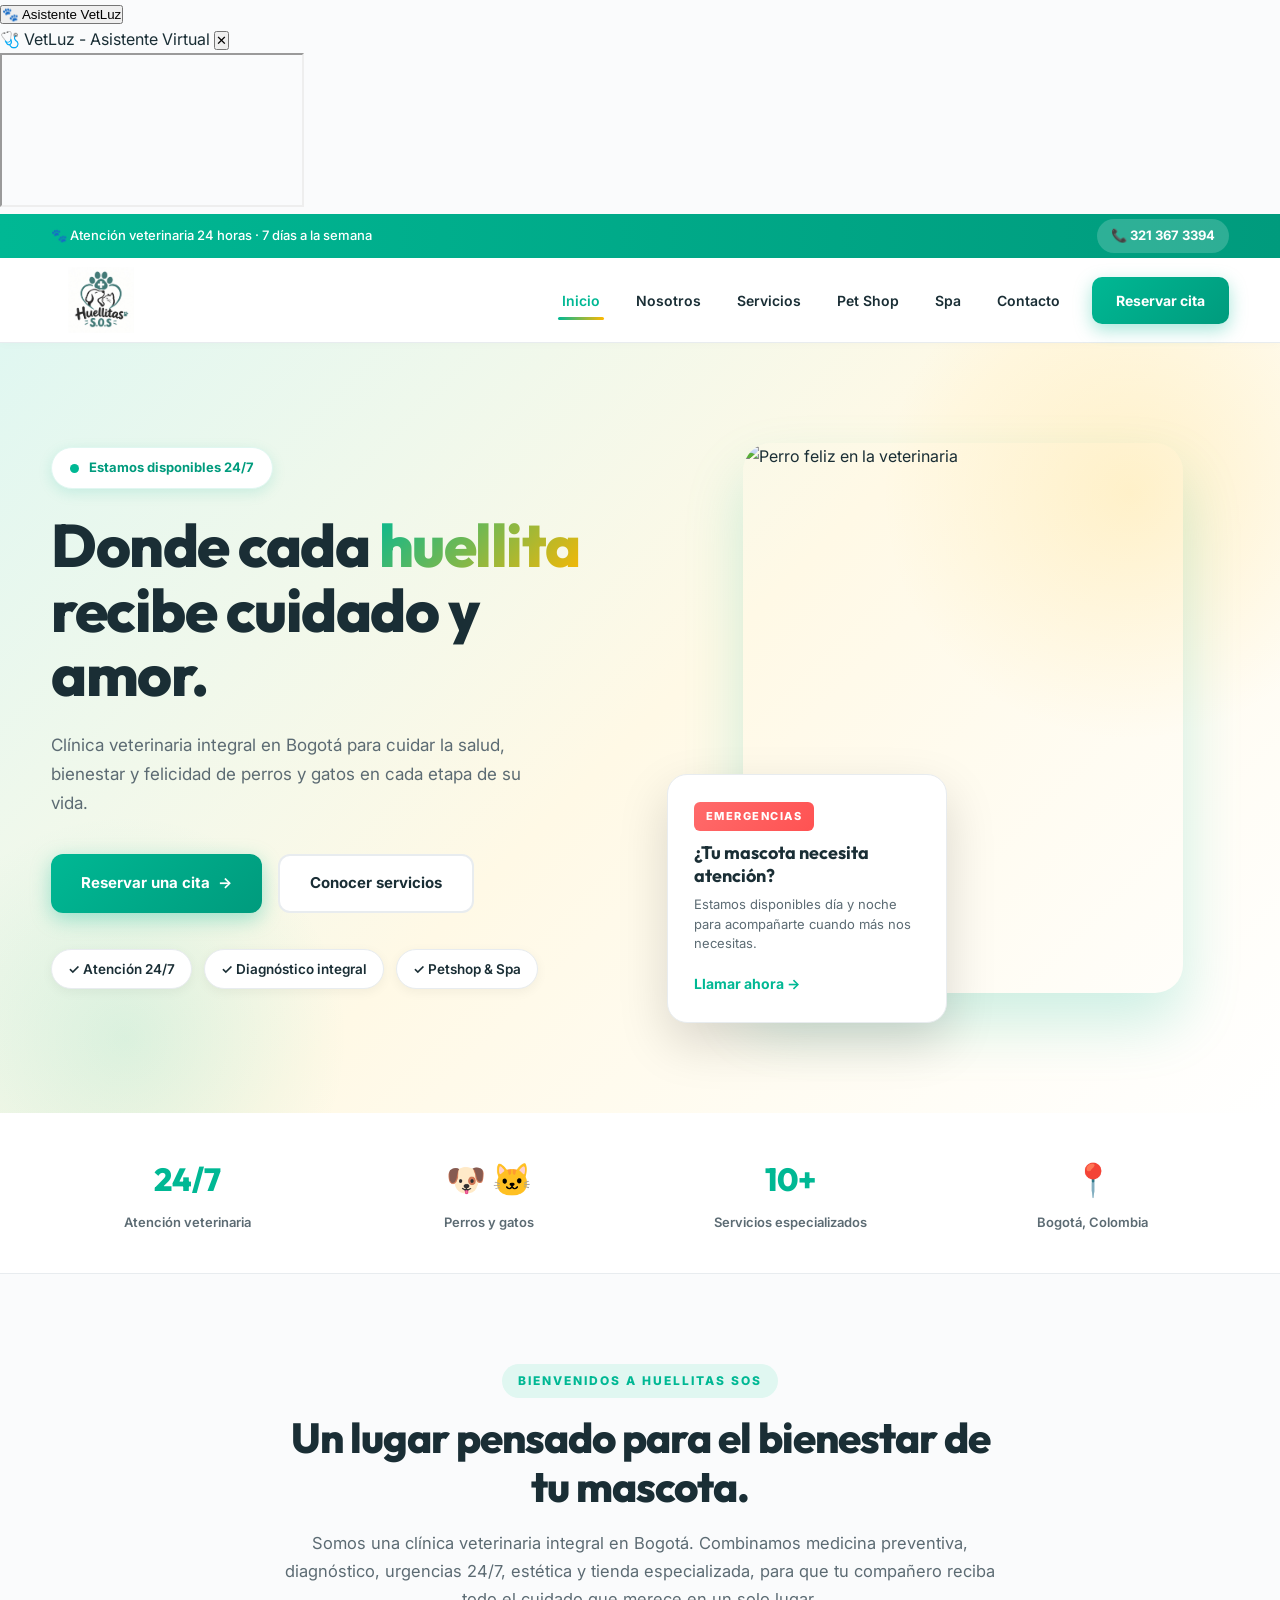
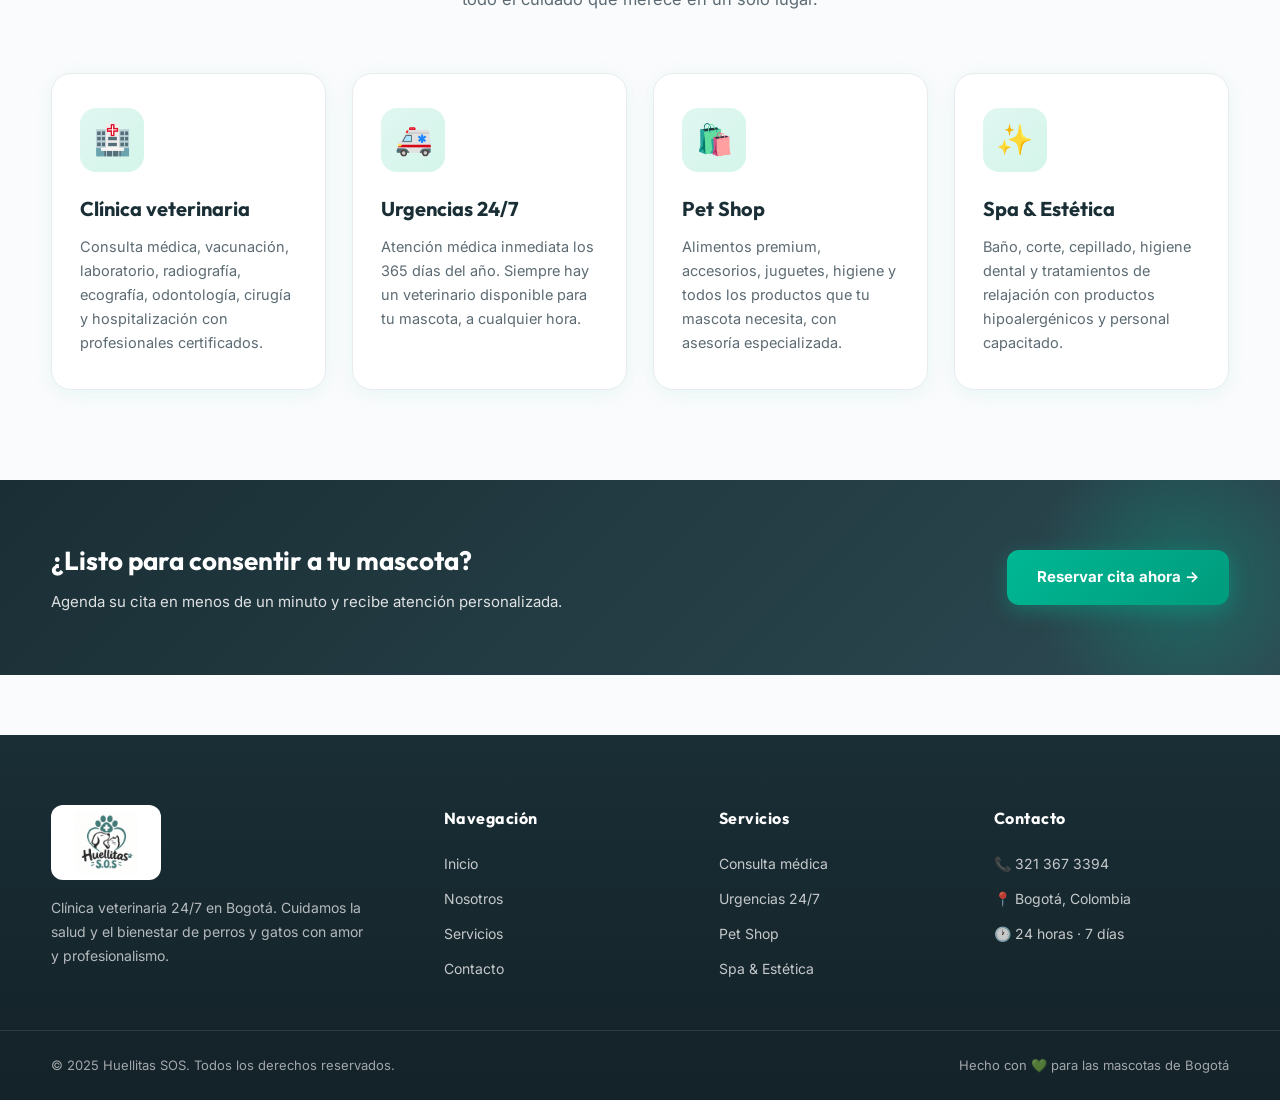
==== commit ba903315: "Update index.html" ====
--- a/index.html
+++ b/index.html
@@ -1,16 +1,17 @@
 <!DOCTYPE html>
 <html lang="es">
 <head>
-<meta name="google-site-verification" content="02IBLsQwGrZ2BY2dHwzHbbYxfeO21OzjUV1IXcHWmdY" />
 <meta charset="UTF-8">
 <meta name="viewport" content="width=device-width, initial-scale=1.0">
+<meta name="google-site-verification" content="aFbQshgoGU4dvKgk7rENRz8QE_BVlO_lOP3Rd7BvNfI" />
 <meta name="description" content="Huellitas SOS - Clínica veterinaria 24/7 en Bogotá. Salud, bienestar, spa y petshop para perros y gatos.">
-<title>Huellitas SOS | Clínica Veterinaria 24/7</title>
-  <!-- Favicon -->
+<title>Huellitas SOS | Clínica Veterinaria 24/7 en Bogotá</title>
+
+<!-- Favicon -->
 <link rel="icon" type="image/jpeg" href="logo-huellitas-sos.jpeg">
 <link rel="apple-touch-icon" href="logo-huellitas-sos.jpeg">
 
-<!-- Open Graph (vista previa al compartir) -->
+<!-- Open Graph -->
 <meta property="og:title" content="Huellitas SOS | Clínica Veterinaria 24/7 en Bogotá">
 <meta property="og:description" content="Clínica veterinaria integral con urgencias 24/7, spa, petshop y diagnóstico para perros y gatos.">
 <meta property="og:type" content="website">
@@ -26,11 +27,15 @@
 
 <!-- Canonical -->
 <link rel="canonical" href="https://wilin34.github.io/huellitas/">
+
+<!-- Fonts -->
 <link rel="preconnect" href="https://fonts.googleapis.com">
 <link rel="preconnect" href="https://fonts.gstatic.com" crossorigin>
 <link href="https://fonts.googleapis.com/css2?family=DM+Sans:wght@400;500;600;700;800&family=Playfair+Display:wght@600;700;800&display=swap" rel="stylesheet">
 <link rel="stylesheet" href="style.css">
-  <script type="application/ld+json">
+
+<!-- Datos estructurados -->
+<script type="application/ld+json">
 {
   "@context": "https://schema.org",
   "@type": "VeterinaryCare",
@@ -50,13 +55,31 @@
     "opens": "00:00",
     "closes": "23:59"
   },
-  "description": "Clínica veterinaria 24/7 en Bogotá especializada en perros y gatos. Urgencias, consulta, spa, petshop y diagnóstico integral.",
-  "sameAs": []
+  "description": "Clínica veterinaria 24/7 en Bogotá especializada en perros y gatos. Urgencias, consulta, spa, petshop y diagnóstico integral."
 }
 </script>
 </head>
 <body>
-
+<!-- Botón flotante de VetLuz -->
+<div id="vetluz-widget">
+  <button id="vetluz-toggle" aria-label="Abrir asistente virtual VetLuz">
+    <img src="https://verba.ink/favicon.ico" alt="VetLuz" onerror="this.style.display='none'">
+    <span>🐾 Asistente VetLuz</span>
+  </button>
+  
+  <div id="vetluz-modal">
+    <div class="vetluz-header">
+      <span>🩺 VetLuz - Asistente Virtual</span>
+      <button id="vetluz-close" aria-label="Cerrar">✕</button>
+    </div>
+    <iframe 
+      src="https://verba.ink/v/vetluz_bvf" 
+      title="VetLuz - Asistente Veterinario"
+      allow="microphone; clipboard-write"
+      loading="lazy">
+    </iframe>
+  </div>
+</div>
 <!-- TOP BAR -->
 <div class="topbar">
   <div class="wrap topbar-in">
@@ -255,92 +278,237 @@
 
 
 <!-- ============================================================
-     VISTA SERVICIOS
+     VISTA SERVICIOS (con acordeón expandible)
 ============================================================ -->
 <section class="view" id="servicios">
   <div class="page-head">
     <div class="wrap">
       <span class="eyebrow">NUESTROS SERVICIOS</span>
       <h1>Todo el cuidado que tu mascota necesita.</h1>
-      <p>Un espacio integral para la salud, prevención, diagnóstico y bienestar de tus compañeros de vida.</p>
+      <p>Haz clic en cada servicio para conocer más detalles.</p>
     </div>
   </div>
 
   <section class="section">
     <div class="wrap">
       <div class="services-grid-detailed">
-        <article class="srv-card">
-          <div class="srv-icon">🩺</div>
-          <h3>Consulta médica general</h3>
-          <p>Valoración clínica completa para evaluar el estado general de tu mascota. Incluye revisión de signos vitales, examen físico, historia clínica y plan de tratamiento personalizado.</p>
-          <ul class="srv-list"><li>Consulta preventiva o por enfermedad</li><li>Control de crecimiento para cachorros</li><li>Seguimiento de tratamientos</li></ul>
-        </article>
-        <article class="srv-card">
-          <div class="srv-icon">💉</div>
-          <h3>Vacunación</h3>
-          <p>Esquemas completos de vacunación para perros y gatos según su edad, estilo de vida y factores de riesgo. Te ayudamos a mantener al día su carné.</p>
-          <ul class="srv-list"><li>Vacunas múltiples (parvovirus, distemper, etc.)</li><li>Antirrábica</li><li>Triple felina y leucemia felina</li></ul>
-        </article>
-        <article class="srv-card">
-          <div class="srv-icon">🧪</div>
-          <h3>Laboratorio clínico</h3>
-          <p>Análisis de sangre, orina, heces y pruebas especiales para apoyar diagnósticos precisos. Resultados oportunos para iniciar el tratamiento correcto.</p>
-          <ul class="srv-list"><li>Hemograma y química sanguínea</li><li>Pruebas de coagulación</li><li>Coprológicos y urocultivos</li></ul>
-        </article>
-        <article class="srv-card">
-          <div class="srv-icon">🩻</div>
-          <h3>Radiografía (Rayos X)</h3>
-          <p>Imágenes diagnósticas para evaluar huesos, articulaciones, tórax y abdomen. Esencial para detectar fracturas, cuerpos extraños o problemas internos.</p>
-          <ul class="srv-list"><li>Estudios de tórax y abdomen</li><li>Evaluación ortopédica</li><li>Contraste (cuando se requiere)</li></ul>
-        </article>
-        <article class="srv-card">
-          <div class="srv-icon">🔎</div>
-          <h3>Ecografía</h3>
-          <p>Estudio no invasivo que permite observar órganos internos en tiempo real. Fundamental en el seguimiento de gestaciones, detección de masas o problemas abdominales.</p>
-          <ul class="srv-list"><li>Ecografía abdominal</li><li>Seguimiento de gestación</li><li>Ecocardiografía (según disponibilidad)</li></ul>
-        </article>
-        <article class="srv-card">
-          <div class="srv-icon">🚑</div>
-          <h3>Urgencias 24/7</h3>
-          <p>Estamos disponibles todos los días y a toda hora para atender emergencias. Contamos con personal médico preparado para actuar con rapidez.</p>
-          <ul class="srv-list"><li>Intoxicaciones y accidentes</li><li>Dificultad respiratoria</li><li>Golpes de calor y convulsiones</li></ul>
-        </article>
-        <article class="srv-card">
-          <div class="srv-icon">🐾</div>
-          <h3>Cirugía veterinaria</h3>
-          <p>Procedimientos quirúrgicos programados y de urgencia con protocolos anestésicos seguros y monitoreo constante del paciente.</p>
-          <ul class="srv-list"><li>Esterilización (machos y hembras)</li><li>Cirugías de tejidos blandos</li><li>Extracción de cuerpos extraños</li></ul>
-        </article>
-        <article class="srv-card">
-          <div class="srv-icon">🦷</div>
-          <h3>Odontología</h3>
-          <p>Diagnóstico y tratamiento de problemas dentales. La salud oral impacta directamente en el bienestar general de tu mascota.</p>
-          <ul class="srv-list"><li>Limpieza dental con ultrasonido</li><li>Extracción de piezas dañadas</li><li>Tratamiento de gingivitis y sarro</li></ul>
-        </article>
-        <article class="srv-card">
-          <div class="srv-icon">🏥</div>
-          <h3>Hospitalización</h3>
-          <p>Área de hospitalización con monitoreo para pacientes que requieren observación, fluidoterapia o cuidados postquirúrgicos.</p>
-          <ul class="srv-list"><li>Cuidado de pacientes críticos</li><li>Fluidoterapia y medicación IV</li><li>Reportes diarios a la familia</li></ul>
-        </article>
-        <article class="srv-card">
-          <div class="srv-icon">🥗</div>
-          <h3>Nutrición y dietas</h3>
-          <p>Asesoría nutricional personalizada según la edad, raza, peso y condición médica de tu mascota. Prevenimos y tratamos enfermedades con alimentación adecuada.</p>
-          <ul class="srv-list"><li>Planes para cachorros y adultos</li><li>Dietas para sobrepeso o diabetes</li><li>Alimentos medicados</li></ul>
-        </article>
-        <article class="srv-card">
-          <div class="srv-icon">🔬</div>
-          <h3>Exámenes especializados</h3>
-          <p>Pruebas complementarias para diagnósticos específicos: citologías, biopsias y pruebas hormonales o infecciosas.</p>
-          <ul class="srv-list"><li>Citología y biopsia</li><li>Pruebas de leishmania y hemoparásitos</li><li>Perfil tiroideo y hormonal</li></ul>
-        </article>
-        <article class="srv-card">
-          <div class="srv-icon">🐶</div>
-          <h3>Medicina preventiva</h3>
-          <p>Planes de salud preventiva que incluyen desparasitación, control de pulgas y garrapatas, y chequeos periódicos para detectar problemas a tiempo.</p>
-          <ul class="srv-list"><li>Desparasitación interna y externa</li><li>Control de ectoparásitos</li><li>Chequeos anuales</li></ul>
-        </article>
+
+        <!-- Servicio 1 -->
+        <article class="srv-card" data-service>
+          <div class="srv-header">
+            <div class="srv-icon">🩺</div>
+            <h3>Consulta médica general</h3>
+            <span class="srv-toggle">+</span>
+          </div>
+          <div class="srv-body">
+            <p>Valoración clínica completa para evaluar el estado general de tu mascota. Incluye revisión de signos vitales, examen físico, historia clínica y plan de tratamiento personalizado.</p>
+            <ul class="srv-list">
+              <li>Consulta preventiva o por enfermedad</li>
+              <li>Control de crecimiento para cachorros</li>
+              <li>Seguimiento de tratamientos</li>
+            </ul>
+            <a class="btn primary srv-cta" href="#reservar" data-view="reservar">Reservar este servicio →</a>
+          </div>
+        </article>
+
+        <!-- Servicio 2 -->
+        <article class="srv-card" data-service>
+          <div class="srv-header">
+            <div class="srv-icon">💉</div>
+            <h3>Vacunación</h3>
+            <span class="srv-toggle">+</span>
+          </div>
+          <div class="srv-body">
+            <p>Esquemas completos de vacunación para perros y gatos según su edad, estilo de vida y factores de riesgo. Te ayudamos a mantener al día su carné.</p>
+            <ul class="srv-list">
+              <li>Vacunas múltiples (parvovirus, distemper, etc.)</li>
+              <li>Antirrábica</li>
+              <li>Triple felina y leucemia felina</li>
+            </ul>
+            <a class="btn primary srv-cta" href="#reservar" data-view="reservar">Reservar este servicio →</a>
+          </div>
+        </article>
+
+        <!-- Servicio 3 -->
+        <article class="srv-card" data-service>
+          <div class="srv-header">
+            <div class="srv-icon">🧪</div>
+            <h3>Laboratorio clínico</h3>
+            <span class="srv-toggle">+</span>
+          </div>
+          <div class="srv-body">
+            <p>Análisis de sangre, orina, heces y pruebas especiales para apoyar diagnósticos precisos. Resultados oportunos para iniciar el tratamiento correcto.</p>
+            <ul class="srv-list">
+              <li>Hemograma y química sanguínea</li>
+              <li>Pruebas de coagulación</li>
+              <li>Coprológicos y urocultivos</li>
+            </ul>
+            <a class="btn primary srv-cta" href="#reservar" data-view="reservar">Reservar este servicio →</a>
+          </div>
+        </article>
+
+        <!-- Servicio 4 -->
+        <article class="srv-card" data-service>
+          <div class="srv-header">
+            <div class="srv-icon">🩻</div>
+            <h3>Radiografía (Rayos X)</h3>
+            <span class="srv-toggle">+</span>
+          </div>
+          <div class="srv-body">
+            <p>Imágenes diagnósticas para evaluar huesos, articulaciones, tórax y abdomen. Esencial para detectar fracturas, cuerpos extraños o problemas internos.</p>
+            <ul class="srv-list">
+              <li>Estudios de tórax y abdomen</li>
+              <li>Evaluación ortopédica</li>
+              <li>Contraste (cuando se requiere)</li>
+            </ul>
+            <a class="btn primary srv-cta" href="#reservar" data-view="reservar">Reservar este servicio →</a>
+          </div>
+        </article>
+
+        <!-- Servicio 5 -->
+        <article class="srv-card" data-service>
+          <div class="srv-header">
+            <div class="srv-icon">🔎</div>
+            <h3>Ecografía</h3>
+            <span class="srv-toggle">+</span>
+          </div>
+          <div class="srv-body">
+            <p>Estudio no invasivo que permite observar órganos internos en tiempo real. Fundamental en el seguimiento de gestaciones, detección de masas o problemas abdominales.</p>
+            <ul class="srv-list">
+              <li>Ecografía abdominal</li>
+              <li>Seguimiento de gestación</li>
+              <li>Ecocardiografía (según disponibilidad)</li>
+            </ul>
+            <a class="btn primary srv-cta" href="#reservar" data-view="reservar">Reservar este servicio →</a>
+          </div>
+        </article>
+
+        <!-- Servicio 6 -->
+        <article class="srv-card" data-service>
+          <div class="srv-header">
+            <div class="srv-icon">🚑</div>
+            <h3>Urgencias 24/7</h3>
+            <span class="srv-toggle">+</span>
+          </div>
+          <div class="srv-body">
+            <p>Estamos disponibles todos los días y a toda hora para atender emergencias. Contamos con personal médico preparado para actuar con rapidez.</p>
+            <ul class="srv-list">
+              <li>Intoxicaciones y accidentes</li>
+              <li>Dificultad respiratoria</li>
+              <li>Golpes de calor y convulsiones</li>
+            </ul>
+            <a class="btn primary srv-cta" href="tel:+573213673394">📞 Llamar ahora</a>
+          </div>
+        </article>
+
+        <!-- Servicio 7 -->
+        <article class="srv-card" data-service>
+          <div class="srv-header">
+            <div class="srv-icon">🐾</div>
+            <h3>Cirugía veterinaria</h3>
+            <span class="srv-toggle">+</span>
+          </div>
+          <div class="srv-body">
+            <p>Procedimientos quirúrgicos programados y de urgencia con protocolos anestésicos seguros y monitoreo constante del paciente.</p>
+            <ul class="srv-list">
+              <li>Esterilización (machos y hembras)</li>
+              <li>Cirugías de tejidos blandos</li>
+              <li>Extracción de cuerpos extraños</li>
+            </ul>
+            <a class="btn primary srv-cta" href="#reservar" data-view="reservar">Reservar este servicio →</a>
+          </div>
+        </article>
+
+        <!-- Servicio 8 -->
+        <article class="srv-card" data-service>
+          <div class="srv-header">
+            <div class="srv-icon">🦷</div>
+            <h3>Odontología</h3>
+            <span class="srv-toggle">+</span>
+          </div>
+          <div class="srv-body">
+            <p>Diagnóstico y tratamiento de problemas dentales. La salud oral impacta directamente en el bienestar general de tu mascota.</p>
+            <ul class="srv-list">
+              <li>Limpieza dental con ultrasonido</li>
+              <li>Extracción de piezas dañadas</li>
+              <li>Tratamiento de gingivitis y sarro</li>
+            </ul>
+            <a class="btn primary srv-cta" href="#reservar" data-view="reservar">Reservar este servicio →</a>
+          </div>
+        </article>
+
+        <!-- Servicio 9 -->
+        <article class="srv-card" data-service>
+          <div class="srv-header">
+            <div class="srv-icon">🏥</div>
+            <h3>Hospitalización</h3>
+            <span class="srv-toggle">+</span>
+          </div>
+          <div class="srv-body">
+            <p>Área de hospitalización con monitoreo para pacientes que requieren observación, fluidoterapia o cuidados postquirúrgicos.</p>
+            <ul class="srv-list">
+              <li>Cuidado de pacientes críticos</li>
+              <li>Fluidoterapia y medicación IV</li>
+              <li>Reportes diarios a la familia</li>
+            </ul>
+            <a class="btn primary srv-cta" href="#reservar" data-view="reservar">Reservar este servicio →</a>
+          </div>
+        </article>
+
+        <!-- Servicio 10 -->
+        <article class="srv-card" data-service>
+          <div class="srv-header">
+            <div class="srv-icon">🥗</div>
+            <h3>Nutrición y dietas</h3>
+            <span class="srv-toggle">+</span>
+          </div>
+          <div class="srv-body">
+            <p>Asesoría nutricional personalizada según la edad, raza, peso y condición médica de tu mascota. Prevenimos y tratamos enfermedades con alimentación adecuada.</p>
+            <ul class="srv-list">
+              <li>Planes para cachorros y adultos</li>
+              <li>Dietas para sobrepeso o diabetes</li>
+              <li>Alimentos medicados</li>
+            </ul>
+            <a class="btn primary srv-cta" href="#reservar" data-view="reservar">Reservar este servicio →</a>
+          </div>
+        </article>
+
+        <!-- Servicio 11 -->
+        <article class="srv-card" data-service>
+          <div class="srv-header">
+            <div class="srv-icon">🔬</div>
+            <h3>Exámenes especializados</h3>
+            <span class="srv-toggle">+</span>
+          </div>
+          <div class="srv-body">
+            <p>Pruebas complementarias para diagnósticos específicos: citologías, biopsias y pruebas hormonales o infecciosas.</p>
+            <ul class="srv-list">
+              <li>Citología y biopsia</li>
+              <li>Pruebas de leishmania y hemoparásitos</li>
+              <li>Perfil tiroideo y hormonal</li>
+            </ul>
+            <a class="btn primary srv-cta" href="#reservar" data-view="reservar">Reservar este servicio →</a>
+          </div>
+        </article>
+
+        <!-- Servicio 12 -->
+        <article class="srv-card" data-service>
+          <div class="srv-header">
+            <div class="srv-icon">🐶</div>
+            <h3>Medicina preventiva</h3>
+            <span class="srv-toggle">+</span>
+          </div>
+          <div class="srv-body">
+            <p>Planes de salud preventiva que incluyen desparasitación, control de pulgas y garrapatas, y chequeos periódicos para detectar problemas a tiempo.</p>
+            <ul class="srv-list">
+              <li>Desparasitación interna y externa</li>
+              <li>Control de ectoparásitos</li>
+              <li>Chequeos anuales</li>
+            </ul>
+            <a class="btn primary srv-cta" href="#reservar" data-view="reservar">Reservar este servicio →</a>
+          </div>
+        </article>
+
       </div>
     </div>
   </section>
@@ -441,68 +609,157 @@
 
 
 <!-- ============================================================
-     VISTA SPA
+     VISTA SPA (con acordeón expandible)
 ============================================================ -->
 <section class="view" id="spa">
   <div class="page-head">
     <div class="wrap">
       <span class="eyebrow">SPA & ESTÉTICA</span>
       <h1>Belleza, higiene y relajación para tu mascota.</h1>
-      <p>Un espacio diseñado para que tu compañero se sienta consentido, limpio y feliz, con productos de calidad y personal capacitado.</p>
+      <p>Haz clic en cada servicio para conocer más detalles.</p>
     </div>
   </div>
 
   <section class="section">
     <div class="wrap">
       <div class="services-grid-detailed">
-        <article class="srv-card">
-          <div class="srv-icon">🛁</div>
-          <h3>Baño básico</h3>
-          <p>Baño con productos hipoalergénicos según el tipo de pelaje, secado profesional y cepillado final. Ideal para mantener una higiene regular.</p>
-          <ul class="srv-list"><li>Shampoo según tipo de piel</li><li>Secado y cepillado</li><li>Perfume suave al finalizar</li></ul>
-        </article>
-        <article class="srv-card">
-          <div class="srv-icon">✂️</div>
-          <h3>Corte y peluquería</h3>
-          <p>Corte higiénico o estético adaptado a la raza y al estilo que prefieras. Nuestros peluqueros cuidan cada detalle para un acabado profesional.</p>
-          <ul class="srv-list"><li>Corte de raza o personalizado</li><li>Corte higiénico</li><li>Arreglo de patas y cara</li></ul>
-        </article>
-        <article class="srv-card">
-          <div class="srv-icon">🪮</div>
-          <h3>Cepillado y desenredo</h3>
-          <p>Tratamiento para pelajes enredados o nudos, con productos que ayudan a desenredar sin maltratar el pelo ni la piel.</p>
-          <ul class="srv-list"><li>Desenredo suave</li><li>Cepillado profundo</li><li>Hidratación del pelaje</li></ul>
-        </article>
-        <article class="srv-card">
-          <div class="srv-icon">🦷</div>
-          <h3>Higiene dental</h3>
-          <p>Limpieza dental básica y cepillado para prevenir sarro, mal aliento y problemas mayores. Complemento ideal de la odontología veterinaria.</p>
-          <ul class="srv-list"><li>Cepillado dental</li><li>Spray o gel dental</li><li>Recomendaciones de cuidado en casa</li></ul>
-        </article>
-        <article class="srv-card">
-          <div class="srv-icon">💅</div>
-          <h3>Corte de uñas</h3>
-          <p>Corte seguro de uñas con herramientas adecuadas para evitar lesiones, seguido de limado para un acabado suave.</p>
-          <ul class="srv-list"><li>Corte seguro</li><li>Limado final</li><li>Revisión de almohadillas</li></ul>
-        </article>
-        <article class="srv-card">
-          <div class="srv-icon">🌸</div>
-          <h3>Spa relajante</h3>
-          <p>Sesión de spa con masajes, aromaterapia suave y tratamientos especiales para consentir a tu mascota y reducir su estrés.</p>
-          <ul class="srv-list"><li>Masaje relajante</li><li>Aromaterapia pet-safe</li><li>Tratamiento hidratante</li></ul>
-        </article>
-        <article class="srv-card">
-          <div class="srv-icon">🧴</div>
-          <h3>Tratamientos dermatológicos</h3>
-          <p>Baños medicados y tratamientos específicos para pieles sensibles, con alergias o afecciones dermatológicas diagnosticadas.</p>
-          <ul class="srv-list"><li>Baños medicados</li><li>Tratamiento antimicótico</li><li>Hidratación intensiva</li></ul>
-        </article>
-        <article class="srv-card">
-          <div class="srv-icon">🎀</div>
-          <h3>Paquete completo</h3>
-          <p>Nuestro servicio estrella: baño, corte, cepillado, uñas, higiene dental y perfume. Todo lo que tu mascota necesita en una sola sesión.</p>
-          <ul class="srv-list"><li>Baño + corte + cepillado</li><li>Uñas + oídos + dientes</li><li>Perfume y lazo decorativo</li></ul>
-        </article>
+
+        <article class="srv-card" data-service>
+          <div class="srv-header">
+            <div class="srv-icon">🛁</div>
+            <h3>Baño básico</h3>
+            <span class="srv-toggle">+</span>
+          </div>
+          <div class="srv-body">
+            <p>Baño con productos hipoalergénicos según el tipo de pelaje, secado profesional y cepillado final. Ideal para mantener una higiene regular.</p>
+            <ul class="srv-list">
+              <li>Shampoo según tipo de piel</li>
+              <li>Secado y cepillado</li>
+              <li>Perfume suave al finalizar</li>
+            </ul>
+            <a class="btn primary srv-cta" href="#reservar" data-view="reservar">Reservar este servicio →</a>
+          </div>
+        </article>
+
+        <article class="srv-card" data-service>
+          <div class="srv-header">
+            <div class="srv-icon">✂️</div>
+            <h3>Corte y peluquería</h3>
+            <span class="srv-toggle">+</span>
+          </div>
+          <div class="srv-body">
+            <p>Corte higiénico o estético adaptado a la raza y al estilo que prefieras. Nuestros peluqueros cuidan cada detalle para un acabado profesional.</p>
+            <ul class="srv-list">
+              <li>Corte de raza o personalizado</li>
+              <li>Corte higiénico</li>
+              <li>Arreglo de patas y cara</li>
+            </ul>
+            <a class="btn primary srv-cta" href="#reservar" data-view="reservar">Reservar este servicio →</a>
+          </div>
+        </article>
+
+        <article class="srv-card" data-service>
+          <div class="srv-header">
+            <div class="srv-icon">🪮</div>
+            <h3>Cepillado y desenredo</h3>
+            <span class="srv-toggle">+</span>
+          </div>
+          <div class="srv-body">
+            <p>Tratamiento para pelajes enredados o nudos, con productos que ayudan a desenredar sin maltratar el pelo ni la piel.</p>
+            <ul class="srv-list">
+              <li>Desenredo suave</li>
+              <li>Cepillado profundo</li>
+              <li>Hidratación del pelaje</li>
+            </ul>
+            <a class="btn primary srv-cta" href="#reservar" data-view="reservar">Reservar este servicio →</a>
+          </div>
+        </article>
+
+        <article class="srv-card" data-service>
+          <div class="srv-header">
+            <div class="srv-icon">🦷</div>
+            <h3>Higiene dental</h3>
+            <span class="srv-toggle">+</span>
+          </div>
+          <div class="srv-body">
+            <p>Limpieza dental básica y cepillado para prevenir sarro, mal aliento y problemas mayores. Complemento ideal de la odontología veterinaria.</p>
+            <ul class="srv-list">
+              <li>Cepillado dental</li>
+              <li>Spray o gel dental</li>
+              <li>Recomendaciones de cuidado en casa</li>
+            </ul>
+            <a class="btn primary srv-cta" href="#reservar" data-view="reservar">Reservar este servicio →</a>
+          </div>
+        </article>
+
+        <article class="srv-card" data-service>
+          <div class="srv-header">
+            <div class="srv-icon">💅</div>
+            <h3>Corte de uñas</h3>
+            <span class="srv-toggle">+</span>
+          </div>
+          <div class="srv-body">
+            <p>Corte seguro de uñas con herramientas adecuadas para evitar lesiones, seguido de limado para un acabado suave.</p>
+            <ul class="srv-list">
+              <li>Corte seguro</li>
+              <li>Limado final</li>
+              <li>Revisión de almohadillas</li>
+            </ul>
+            <a class="btn primary srv-cta" href="#reservar" data-view="reservar">Reservar este servicio →</a>
+          </div>
+        </article>
+
+        <article class="srv-card" data-service>
+          <div class="srv-header">
+            <div class="srv-icon">🌸</div>
+            <h3>Spa relajante</h3>
+            <span class="srv-toggle">+</span>
+          </div>
+          <div class="srv-body">
+            <p>Sesión de spa con masajes, aromaterapia suave y tratamientos especiales para consentir a tu mascota y reducir su estrés.</p>
+            <ul class="srv-list">
+              <li>Masaje relajante</li>
+              <li>Aromaterapia pet-safe</li>
+              <li>Tratamiento hidratante</li>
+            </ul>
+            <a class="btn primary srv-cta" href="#reservar" data-view="reservar">Reservar este servicio →</a>
+          </div>
+        </article>
+
+        <article class="srv-card" data-service>
+          <div class="srv-header">
+            <div class="srv-icon">🧴</div>
+            <h3>Tratamientos dermatológicos</h3>
+            <span class="srv-toggle">+</span>
+          </div>
+          <div class="srv-body">
+            <p>Baños medicados y tratamientos específicos para pieles sensibles, con alergias o afecciones dermatológicas diagnosticadas.</p>
+            <ul class="srv-list">
+              <li>Baños medicados</li>
+              <li>Tratamiento antimicótico</li>
+              <li>Hidratación intensiva</li>
+            </ul>
+            <a class="btn primary srv-cta" href="#reservar" data-view="reservar">Reservar este servicio →</a>
+          </div>
+        </article>
+
+        <article class="srv-card" data-service>
+          <div class="srv-header">
+            <div class="srv-icon">🎀</div>
+            <h3>Paquete completo</h3>
+            <span class="srv-toggle">+</span>
+          </div>
+          <div class="srv-body">
+            <p>Nuestro servicio estrella: baño, corte, cepillado, uñas, higiene dental y perfume. Todo lo que tu mascota necesita en una sola sesión.</p>
+            <ul class="srv-list">
+              <li>Baño + corte + cepillado</li>
+              <li>Uñas + oídos + dientes</li>
+              <li>Perfume y lazo decorativo</li>
+            </ul>
+            <a class="btn primary srv-cta" href="#reservar" data-view="reservar">Reservar este servicio →</a>
+          </div>
+        </article>
+
       </div>
     </div>
   </section>
--- a/style.css
+++ b/style.css
@@ -1,28 +1,25 @@
 /* ============================================================
    HUELLITAS SOS - ESTILOS COMPLETOS
-   Paleta vibrante, moderna y profesional
+   Paleta vibrante y moderna
 ============================================================ */
 
 @import url('https://fonts.googleapis.com/css2?family=Inter:wght@400;500;600;700;800&family=Outfit:wght@500;600;700;800&display=swap');
 
 :root {
-    /* PALETA VIBRANTE Y LLAMATIVA */
-    --primary: #00B894;          /* Verde turquesa vibrante */
-    --primary-dark: #009B7D;     /* Verde más profundo */
-    --primary-light: #E0F7F1;    /* Verde menta claro */
-    --secondary: #FFB800;        /* Amarillo dorado brillante */
-    --accent: #FF6B6B;           /* Coral vibrante */
-    --accent-soft: #FFE5E5;      /* Coral claro */
-    --purple: #6C5CE7;           /* Púrpura moderno */
-    --purple-light: #F0EDFF;     /* Púrpura claro */
-    --neutral-bg: #FAFBFC;       /* Fondo claro limpio */
+    --primary: #00B894;
+    --primary-dark: #009B7D;
+    --primary-light: #E0F7F1;
+    --secondary: #FFB800;
+    --accent: #FF6B6B;
+    --accent-soft: #FFE5E5;
+    --purple: #6C5CE7;
+    --neutral-bg: #FAFBFC;
     --white: #FFFFFF;
-    --ink: #1A2E35;              /* Texto oscuro */
-    --muted: #5C6B73;            /* Texto secundario */
-    --line: #E8ECEF;             /* Bordes */
+    --ink: #1A2E35;
+    --muted: #5C6B73;
+    --line: #E8ECEF;
     --shadow: 0 4px 20px rgba(0, 184, 148, 0.08);
     --shadow-hover: 0 16px 40px rgba(0, 184, 148, 0.18);
-    --shadow-strong: 0 20px 50px rgba(0, 0, 0, 0.12);
 }
 
 * {
@@ -188,6 +185,7 @@
     color: var(--primary);
     cursor: pointer;
     margin-left: auto;
+    padding: 8px 12px;
 }
 
 /* ============ SISTEMA DE VISTAS ============ */
@@ -341,7 +339,6 @@
     -webkit-background-clip: text;
     background-clip: text;
     -webkit-text-fill-color: transparent;
-    position: relative;
 }
 
 .hero p {
@@ -852,22 +849,151 @@
     margin: 0;
 }
 
-/* ============ SERVICES / SPA CARDS ============ */
+/* ============ SERVICIOS / SPA CARDS (ACORDEÓN) ============ */
 .services-grid-detailed {
     display: grid;
-    grid-template-columns: repeat(auto-fit, minmax(300px, 1fr));
-    gap: 26px;
+    grid-template-columns: repeat(auto-fit, minmax(320px, 1fr));
+    gap: 24px;
+    align-items: start;
 }
 
 .srv-card {
     background: var(--white);
-    padding: 34px 28px;
     border-radius: 20px;
     border: 1px solid var(--line);
     box-shadow: var(--shadow);
     transition: all 0.35s cubic-bezier(0.4, 0, 0.2, 1);
     position: relative;
     overflow: hidden;
+    cursor: pointer;
+}
+
+.srv-header {
+    display: flex;
+    align-items: center;
+    gap: 16px;
+    padding: 24px 26px;
+    transition: background 0.3s ease;
+    position: relative;
+}
+
+.srv-icon {
+    width: 54px;
+    height: 54px;
+    border-radius: 14px;
+    background: linear-gradient(135deg, var(--primary-light), #D4F5EA);
+    display: flex;
+    align-items: center;
+    justify-content: center;
+    font-size: 26px;
+    flex-shrink: 0;
+    transition: transform 0.3s ease;
+}
+
+.srv-header h3 {
+    font-family: "Outfit", sans-serif;
+    font-size: 18px;
+    font-weight: 700;
+    margin: 0;
+    color: var(--ink);
+    flex: 1;
+    transition: color 0.3s ease;
+}
+
+.srv-toggle {
+    font-size: 26px;
+    font-weight: 300;
+    color: var(--primary);
+    width: 36px;
+    height: 36px;
+    border-radius: 50%;
+    background: var(--primary-light);
+    display: flex;
+    align-items: center;
+    justify-content: center;
+    transition: all 0.35s cubic-bezier(0.4, 0, 0.2, 1);
+    flex-shrink: 0;
+    line-height: 1;
+}
+
+.srv-card:hover {
+    transform: translateY(-4px);
+    box-shadow: var(--shadow-hover);
+}
+
+.srv-card:hover .srv-icon {
+    transform: scale(1.1) rotate(-5deg);
+}
+
+.srv-card.active {
+    box-shadow: 0 20px 45px rgba(0, 184, 148, 0.18);
+    border-color: var(--primary);
+}
+
+.srv-card.active .srv-header {
+    background: linear-gradient(135deg, var(--primary-light), #D4F5EA);
+}
+
+.srv-card.active .srv-header h3 {
+    color: var(--primary-dark);
+}
+
+.srv-card.active .srv-toggle {
+    transform: rotate(135deg);
+    background: var(--primary);
+    color: var(--white);
+}
+
+.srv-body {
+    max-height: 0;
+    overflow: hidden;
+    transition: max-height 0.5s cubic-bezier(0.4, 0, 0.2, 1), padding 0.35s ease;
+    padding: 0 26px;
+    border-top: 1px solid transparent;
+}
+
+.srv-card.active .srv-body {
+    max-height: 600px;
+    padding: 20px 26px 26px;
+    border-top: 1px solid var(--line);
+}
+
+.srv-body p {
+    font-size: 14.5px;
+    color: var(--muted);
+    line-height: 1.7;
+    margin-bottom: 16px;
+}
+
+.srv-list {
+    list-style: none;
+    padding: 0;
+    display: flex;
+    flex-direction: column;
+    gap: 8px;
+    margin-bottom: 20px;
+}
+
+.srv-list li {
+    font-size: 13.5px;
+    color: var(--muted);
+    padding-left: 22px;
+    position: relative;
+    line-height: 1.5;
+}
+
+.srv-list li::before {
+    content: "✓";
+    position: absolute;
+    left: 0;
+    color: var(--primary);
+    font-weight: 800;
+}
+
+.srv-cta {
+    padding: 12px 22px;
+    font-size: 14px;
+    margin-top: 4px;
 }
 
 .srv-card::after {
@@ -883,64 +1009,8 @@
     transition: transform 0.4s ease;
 }
 
-.srv-card:hover {
-    transform: translateY(-8px);
-    box-shadow: var(--shadow-hover);
-}
-
-.srv-card:hover::after {
+.srv-card.active::after {
     transform: scaleX(1);
-}
-
-.srv-icon {
-    width: 62px;
-    height: 62px;
-    border-radius: 16px;
-    background: linear-gradient(135deg, var(--primary-light), #D4F5EA);
-    display: flex;
-    align-items: center;
-    justify-content: center;
-    font-size: 30px;
-    margin-bottom: 20px;
-}
-
-.srv-card h3 {
-    font-family: "Outfit", sans-serif;
-    font-size: 19px;
-    margin: 0 0 12px;
-    font-weight: 700;
-    color: var(--ink);
-}
-
-.srv-card > p {
-    font-size: 14.5px;
-    color: var(--muted);
-    line-height: 1.65;
-    margin-bottom: 16px;
-}
-
-.srv-list {
-    list-style: none;
-    padding: 0;
-    display: flex;
-    flex-direction: column;
-    gap: 8px;
-}
-
-.srv-list li {
-    font-size: 13.5px;
-    color: var(--muted);
-    padding-left: 22px;
-    position: relative;
-    line-height: 1.5;
-}
-
-.srv-list li::before {
-    content: "→";
-    position: absolute;
-    left: 0;
-    color: var(--primary);
-    font-weight: 800;
 }
 
 /* ============ SHOP CARDS ============ */
@@ -957,7 +1027,6 @@
     border: 1px solid var(--line);
     box-shadow: var(--shadow);
     transition: all 0.35s ease;
-    position: relative;
 }
 
 .shop-card:hover {
@@ -1491,4 +1560,8 @@
     .stats-grid b {
         font-size: 24px;
     }
-}
+
+    .services-grid-detailed {
+        grid-template-columns: 1fr;
+    }
+}
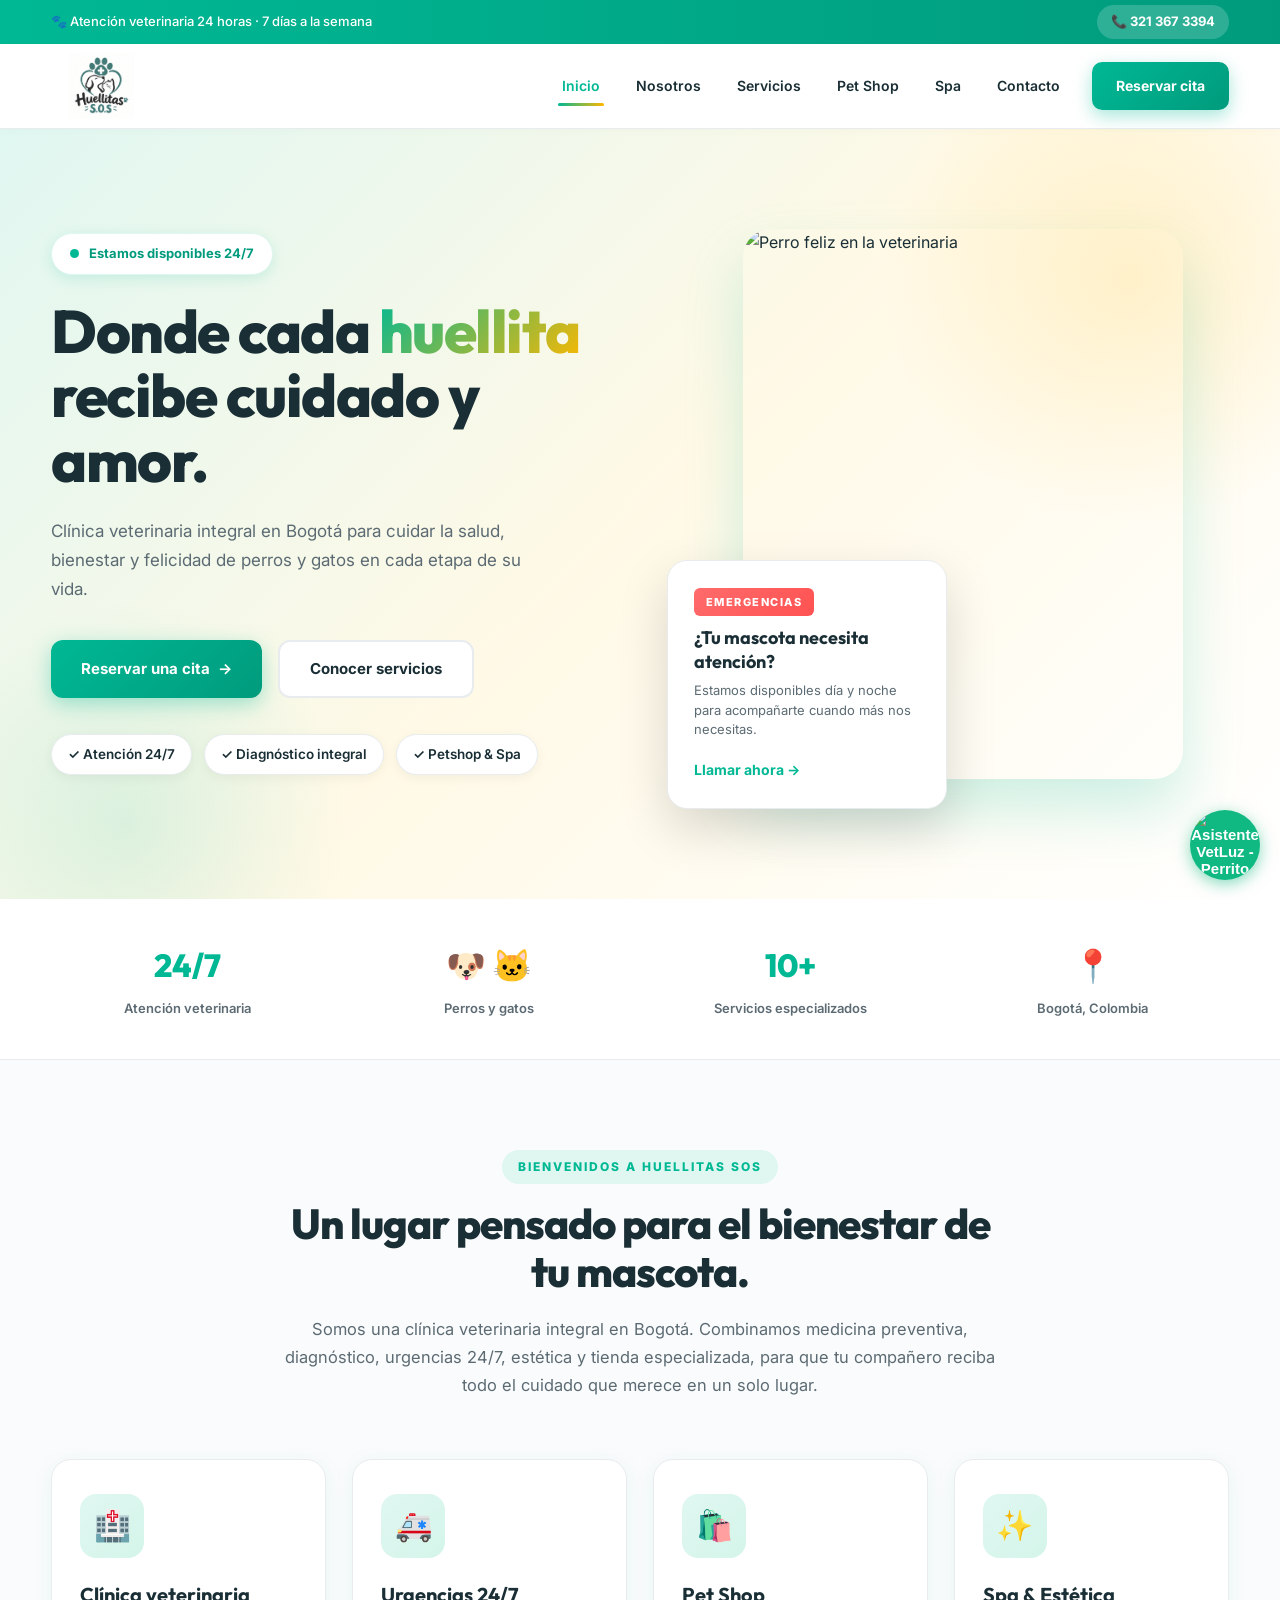
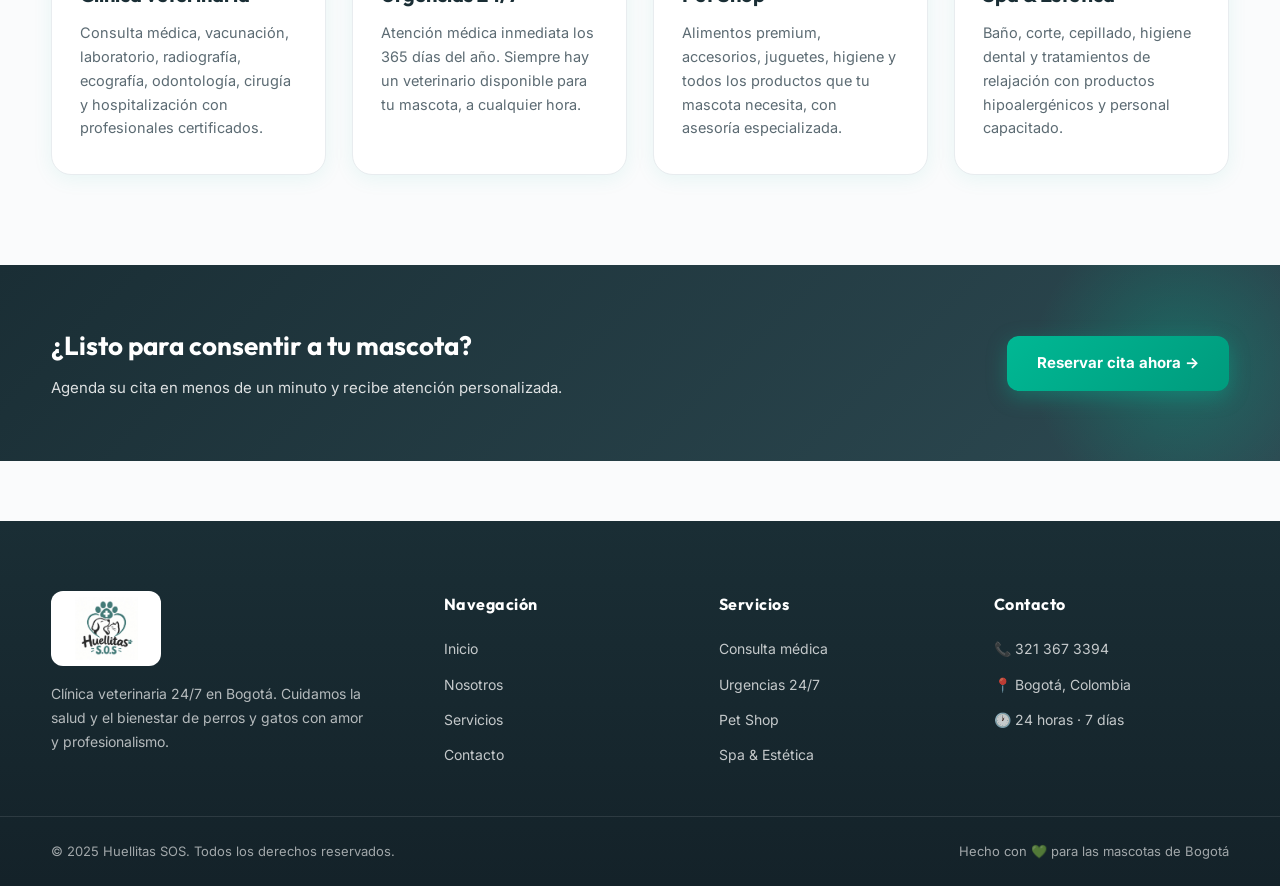
==== commit af4068b1: "Update index.html" ====
--- a/index.html
+++ b/index.html
@@ -58,13 +58,136 @@
   "description": "Clínica veterinaria 24/7 en Bogotá especializada en perros y gatos. Urgencias, consulta, spa, petshop y diagnóstico integral."
 }
 </script>
+
+<!-- ===== ESTILOS DEL WIDGET VETLUZ ===== -->
+<style>
+  #vetluz-widget {
+    position: fixed;
+    bottom: 20px;
+    right: 20px;
+    z-index: 9999;
+    font-family: 'DM Sans', sans-serif;
+  }
+
+  #vetluz-toggle {
+    display: flex;
+    align-items: center;
+    justify-content: center;
+    background: #10b981;
+    color: white;
+    border: none;
+    width: 70px;
+    height: 70px;
+    border-radius: 50%;
+    cursor: pointer;
+    box-shadow: 0 4px 15px rgba(16, 185, 129, 0.5);
+    transition: transform 0.2s, box-shadow 0.2s;
+    overflow: hidden;
+    padding: 0;
+  }
+
+  #vetluz-toggle:hover {
+    transform: translateY(-3px) scale(1.05);
+    box-shadow: 0 6px 20px rgba(16, 185, 129, 0.7);
+  }
+
+  #vetluz-toggle img {
+    width: 100%;
+    height: 100%;
+    object-fit: cover;
+    border-radius: 50%;
+  }
+
+  #vetluz-modal {
+    display: none;
+    position: fixed;
+    bottom: 100px;
+    right: 20px;
+    width: 380px;
+    height: 600px;
+    max-height: 80vh;
+    background: white;
+    border-radius: 16px;
+    box-shadow: 0 10px 40px rgba(0,0,0,0.2);
+    overflow: hidden;
+    flex-direction: column;
+  }
+
+  #vetluz-modal.active {
+    display: flex;
+  }
+
+  .vetluz-header {
+    display: flex;
+    justify-content: space-between;
+    align-items: center;
+    background: #10b981;
+    color: white;
+    padding: 12px 16px;
+    font-weight: 600;
+  }
+
+  #vetluz-close {
+    background: none;
+    border: none;
+    color: white;
+    font-size: 18px;
+    cursor: pointer;
+  }
+
+  #vetluz-modal iframe {
+    width: 100%;
+    height: 100%;
+    border: none;
+    flex-grow: 1;
+  }
+
+  @media (max-width: 480px) {
+    #vetluz-modal {
+      width: calc(100vw - 20px);
+      right: 10px;
+      bottom: 90px;
+    }
+    #vetluz-toggle {
+      width: 60px;
+      height: 60px;
+    }
+  }
+</style>
+
+<!-- ===== SCRIPT DEL WIDGET VETLUZ ===== -->
+<script>
+  document.addEventListener('DOMContentLoaded', function() {
+    const toggleBtn = document.getElementById('vetluz-toggle');
+    const modal = document.getElementById('vetluz-modal');
+    const closeBtn = document.getElementById('vetluz-close');
+
+    if (toggleBtn && modal) {
+      toggleBtn.addEventListener('click', () => {
+        modal.classList.toggle('active');
+      });
+
+      closeBtn.addEventListener('click', () => {
+        modal.classList.remove('active');
+      });
+
+      document.addEventListener('click', (e) => {
+        if (modal.classList.contains('active') && 
+            !modal.contains(e.target) && 
+            !toggleBtn.contains(e.target)) {
+          modal.classList.remove('active');
+        }
+      });
+    }
+  });
+</script>
 </head>
 <body>
-<!-- Botón flotante de VetLuz -->
+
+<!-- ===== WIDGET VETLUZ (BOTÓN FLOTANTE) ===== -->
 <div id="vetluz-widget">
   <button id="vetluz-toggle" aria-label="Abrir asistente virtual VetLuz">
-    <img src="https://verba.ink/favicon.ico" alt="VetLuz" onerror="this.style.display='none'">
-    <span>🐾 Asistente VetLuz</span>
+    <img src="https://images.unsplash.com/photo-1543466835-00a7907e9de1?auto=format&fit=crop&w=200&q=80" alt="Asistente VetLuz - Perrito">
   </button>
   
   <div id="vetluz-modal">
@@ -80,6 +203,7 @@
     </iframe>
   </div>
 </div>
+
 <!-- TOP BAR -->
 <div class="topbar">
   <div class="wrap topbar-in">
@@ -876,7 +1000,7 @@
         <div class="contact-cta whatsapp">
           <h3>Escríbenos por WhatsApp</h3>
           <p>Resolvemos tus dudas y agendamos tu cita de forma rápida.</p>
-          <a class="btn primary full" href="https://wa.me/573213673394" target="_blank" rel="noopener">💬 Abrir WhatsApp</a>
+          <a class="btn primary full" href="https://wa.me/447418357240" target="_blank" rel="noopener">💬 Abrir WhatsApp</a>
         </div>
       </div>
     </div>
--- a/style.css
+++ b/style.css
@@ -1565,3 +1565,92 @@
         grid-template-columns: 1fr;
     }
 }
+/* --- Widget de VetLuz --- */
+#vetluz-widget {
+  position: fixed;
+  bottom: 20px;
+  right: 20px;
+  z-index: 9999;
+  font-family: 'DM Sans', sans-serif;
+}
+
+#vetluz-toggle {
+  display: flex;
+  align-items: center;
+  gap: 8px;
+  background: #10b981; /* Tu color verde principal */
+  color: white;
+  border: none;
+  padding: 12px 20px;
+  border-radius: 50px;
+  font-size: 15px;
+  font-weight: 600;
+  cursor: pointer;
+  box-shadow: 0 4px 15px rgba(16, 185, 129, 0.4);
+  transition: transform 0.2s, box-shadow 0.2s;
+}
+
+#vetluz-toggle:hover {
+  transform: translateY(-3px);
+  box-shadow: 0 6px 20px rgba(16, 185, 129, 0.6);
+}
+
+#vetluz-modal {
+  display: none;
+  position: fixed;
+  bottom: 90px;
+  right: 20px;
+  width: 380px;
+  height: 600px;
+  max-height: 80vh;
+  background: white;
+  border-radius: 16px;
+  box-shadow: 0 10px 40px rgba(0,0,0,0.2);
+  overflow: hidden;
+  flex-direction: column;
+}
+
+#vetluz-modal.active {
+  display: flex;
+}
+
+.vetluz-header {
+  display: flex;
+  justify-content: space-between;
+  align-items: center;
+  background: #10b981;
+  color: white;
+  padding: 12px 16px;
+  font-weight: 600;
+}
+
+#vetluz-close {
+  background: none;
+  border: none;
+  color: white;
+  font-size: 18px;
+  cursor: pointer;
+}
+
+#vetluz-modal iframe {
+  width: 100%;
+  height: 100%;
+  border: none;
+  flex-grow: 1;
+}
+
+/* Responsive para móviles */
+@media (max-width: 480px) {
+  #vetluz-modal {
+    width: calc(100vw - 20px);
+    right: 10px;
+    bottom: 80px;
+  }
+  #vetluz-toggle span {
+    display: none; /* Solo muestra el ícono en móviles */
+  }
+  #vetluz-toggle {
+    padding: 14px;
+    border-radius: 50%;
+  }
+}
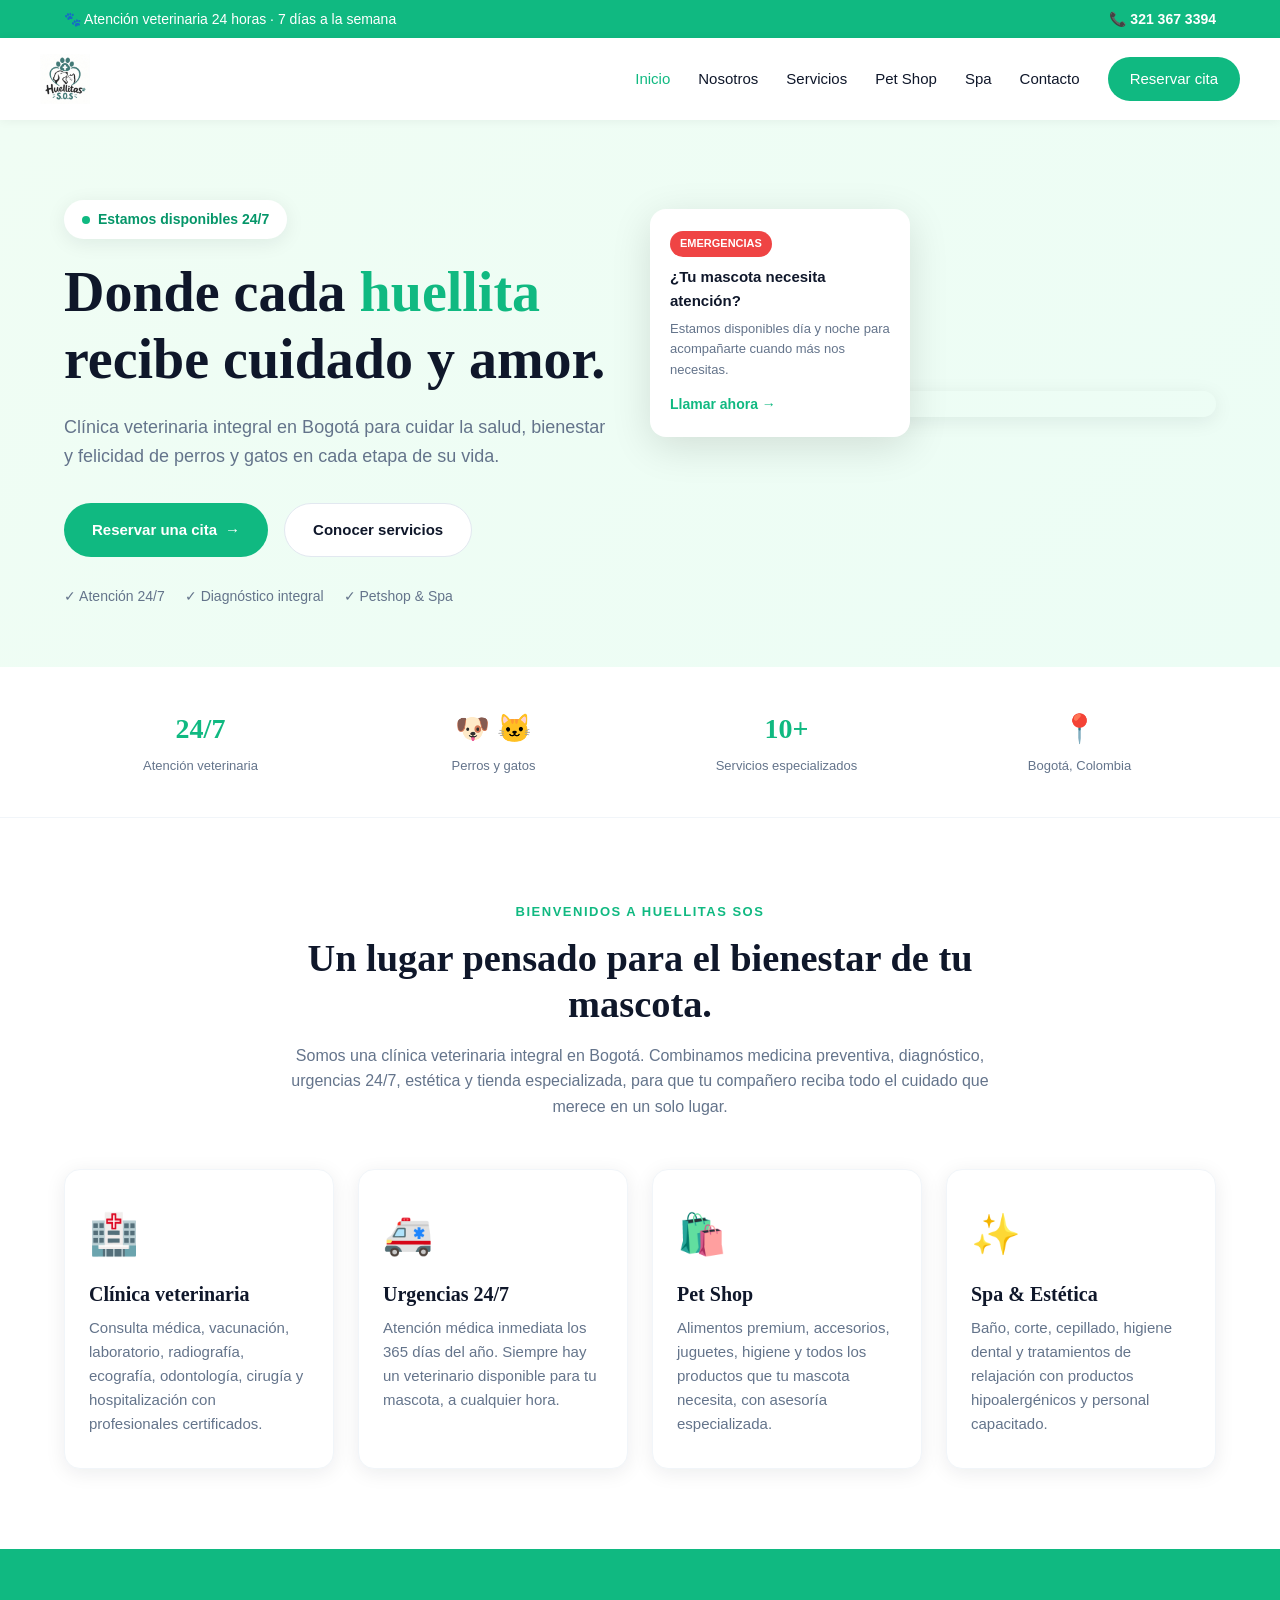
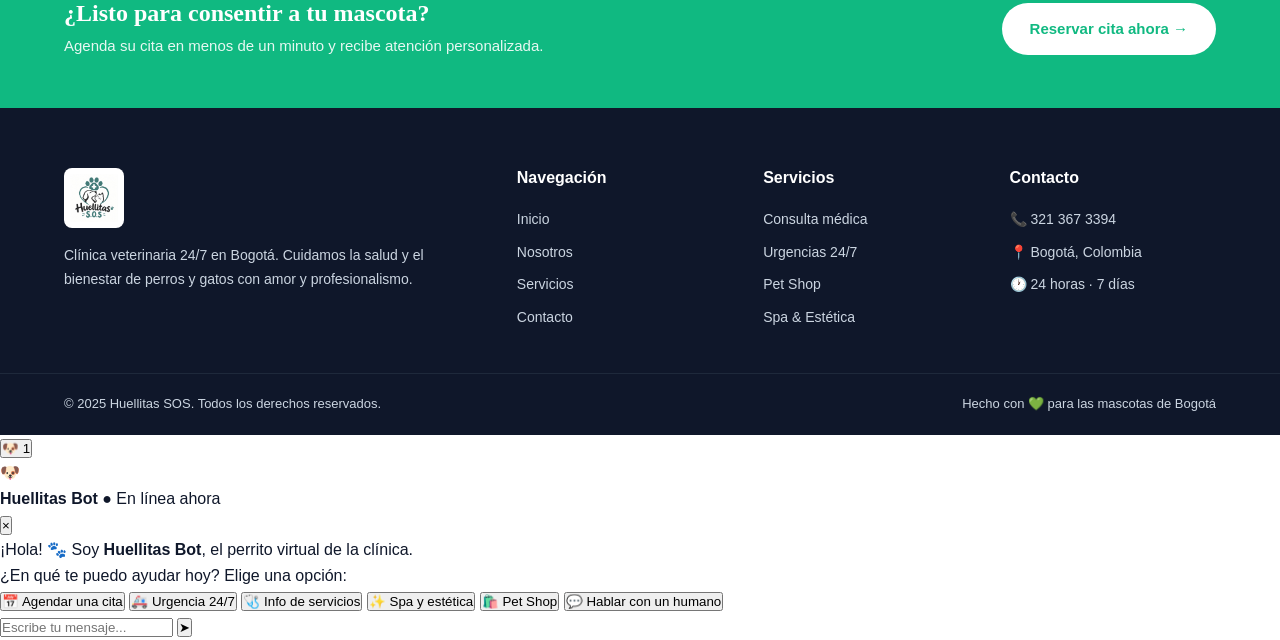
==== commit c6bae605: "Update index.html" ====
--- a/index.html
+++ b/index.html
@@ -7,11 +7,9 @@
 <meta name="description" content="Huellitas SOS - Clínica veterinaria 24/7 en Bogotá. Salud, bienestar, spa y petshop para perros y gatos.">
 <title>Huellitas SOS | Clínica Veterinaria 24/7 en Bogotá</title>
 
-<!-- Favicon -->
 <link rel="icon" type="image/jpeg" href="logo-huellitas-sos.jpeg">
 <link rel="apple-touch-icon" href="logo-huellitas-sos.jpeg">
 
-<!-- Open Graph -->
 <meta property="og:title" content="Huellitas SOS | Clínica Veterinaria 24/7 en Bogotá">
 <meta property="og:description" content="Clínica veterinaria integral con urgencias 24/7, spa, petshop y diagnóstico para perros y gatos.">
 <meta property="og:type" content="website">
@@ -19,22 +17,18 @@
 <meta property="og:image" content="https://wilin34.github.io/huellitas/logo-huellitas-sos.jpeg">
 <meta property="og:locale" content="es_CO">
 
-<!-- Twitter Card -->
 <meta name="twitter:card" content="summary_large_image">
 <meta name="twitter:title" content="Huellitas SOS | Clínica Veterinaria 24/7">
 <meta name="twitter:description" content="Cuidamos la salud y bienestar de perros y gatos en Bogotá.">
 <meta name="twitter:image" content="https://wilin34.github.io/huellitas/logo-huellitas-sos.jpeg">
 
-<!-- Canonical -->
 <link rel="canonical" href="https://wilin34.github.io/huellitas/">
 
-<!-- Fonts -->
 <link rel="preconnect" href="https://fonts.googleapis.com">
 <link rel="preconnect" href="https://fonts.gstatic.com" crossorigin>
 <link href="https://fonts.googleapis.com/css2?family=DM+Sans:wght@400;500;600;700;800&family=Playfair+Display:wght@600;700;800&display=swap" rel="stylesheet">
 <link rel="stylesheet" href="style.css">
 
-<!-- Datos estructurados -->
 <script type="application/ld+json">
 {
   "@context": "https://schema.org",
@@ -58,151 +52,8 @@
   "description": "Clínica veterinaria 24/7 en Bogotá especializada en perros y gatos. Urgencias, consulta, spa, petshop y diagnóstico integral."
 }
 </script>
-
-<!-- ===== ESTILOS DEL WIDGET VETLUZ ===== -->
-<style>
-  #vetluz-widget {
-    position: fixed;
-    bottom: 20px;
-    right: 20px;
-    z-index: 9999;
-    font-family: 'DM Sans', sans-serif;
-  }
-
-  #vetluz-toggle {
-    display: flex;
-    align-items: center;
-    justify-content: center;
-    background: #10b981;
-    color: white;
-    border: none;
-    width: 70px;
-    height: 70px;
-    border-radius: 50%;
-    cursor: pointer;
-    box-shadow: 0 4px 15px rgba(16, 185, 129, 0.5);
-    transition: transform 0.2s, box-shadow 0.2s;
-    overflow: hidden;
-    padding: 0;
-  }
-
-  #vetluz-toggle:hover {
-    transform: translateY(-3px) scale(1.05);
-    box-shadow: 0 6px 20px rgba(16, 185, 129, 0.7);
-  }
-
-  #vetluz-toggle img {
-    width: 100%;
-    height: 100%;
-    object-fit: cover;
-    border-radius: 50%;
-  }
-
-  #vetluz-modal {
-    display: none;
-    position: fixed;
-    bottom: 100px;
-    right: 20px;
-    width: 380px;
-    height: 600px;
-    max-height: 80vh;
-    background: white;
-    border-radius: 16px;
-    box-shadow: 0 10px 40px rgba(0,0,0,0.2);
-    overflow: hidden;
-    flex-direction: column;
-  }
-
-  #vetluz-modal.active {
-    display: flex;
-  }
-
-  .vetluz-header {
-    display: flex;
-    justify-content: space-between;
-    align-items: center;
-    background: #10b981;
-    color: white;
-    padding: 12px 16px;
-    font-weight: 600;
-  }
-
-  #vetluz-close {
-    background: none;
-    border: none;
-    color: white;
-    font-size: 18px;
-    cursor: pointer;
-  }
-
-  #vetluz-modal iframe {
-    width: 100%;
-    height: 100%;
-    border: none;
-    flex-grow: 1;
-  }
-
-  @media (max-width: 480px) {
-    #vetluz-modal {
-      width: calc(100vw - 20px);
-      right: 10px;
-      bottom: 90px;
-    }
-    #vetluz-toggle {
-      width: 60px;
-      height: 60px;
-    }
-  }
-</style>
-
-<!-- ===== SCRIPT DEL WIDGET VETLUZ ===== -->
-<script>
-  document.addEventListener('DOMContentLoaded', function() {
-    const toggleBtn = document.getElementById('vetluz-toggle');
-    const modal = document.getElementById('vetluz-modal');
-    const closeBtn = document.getElementById('vetluz-close');
-
-    if (toggleBtn && modal) {
-      toggleBtn.addEventListener('click', () => {
-        modal.classList.toggle('active');
-      });
-
-      closeBtn.addEventListener('click', () => {
-        modal.classList.remove('active');
-      });
-
-      document.addEventListener('click', (e) => {
-        if (modal.classList.contains('active') && 
-            !modal.contains(e.target) && 
-            !toggleBtn.contains(e.target)) {
-          modal.classList.remove('active');
-        }
-      });
-    }
-  });
-</script>
 </head>
 <body>
-
-<!-- ===== WIDGET VETLUZ (BOTÓN FLOTANTE) ===== -->
-<div id="vetluz-widget">
-  <button id="vetluz-toggle" aria-label="Abrir asistente virtual VetLuz">
-    <img src="https://images.unsplash.com/photo-1543466835-00a7907e9de1?auto=format&fit=crop&w=200&q=80" alt="Asistente VetLuz - Perrito">
-  </button>
-  
-  <div id="vetluz-modal">
-    <div class="vetluz-header">
-      <span>🩺 VetLuz - Asistente Virtual</span>
-      <button id="vetluz-close" aria-label="Cerrar">✕</button>
-    </div>
-    <iframe 
-      src="https://verba.ink/v/vetluz_bvf" 
-      title="VetLuz - Asistente Veterinario"
-      allow="microphone; clipboard-write"
-      loading="lazy">
-    </iframe>
-  </div>
-</div>
 
 <!-- TOP BAR -->
 <div class="topbar">
@@ -233,9 +84,7 @@
 
 <main>
 
-<!-- ============================================================
-     VISTA INICIO
-============================================================ -->
+<!-- VISTA INICIO -->
 <section class="view active" id="inicio">
   <div class="hero">
     <div class="hero-bg"></div>
@@ -317,9 +166,7 @@
 </section>
 
 
-<!-- ============================================================
-     VISTA NOSOTROS
-============================================================ -->
+<!-- VISTA NOSOTROS -->
 <section class="view" id="nosotros">
   <div class="page-head">
     <div class="wrap">
@@ -401,9 +248,7 @@
 </section>
 
 
-<!-- ============================================================
-     VISTA SERVICIOS (con acordeón expandible)
-============================================================ -->
+<!-- VISTA SERVICIOS -->
 <section class="view" id="servicios">
   <div class="page-head">
     <div class="wrap">
@@ -417,7 +262,6 @@
     <div class="wrap">
       <div class="services-grid-detailed">
 
-        <!-- Servicio 1 -->
         <article class="srv-card" data-service>
           <div class="srv-header">
             <div class="srv-icon">🩺</div>
@@ -435,7 +279,6 @@
           </div>
         </article>
 
-        <!-- Servicio 2 -->
         <article class="srv-card" data-service>
           <div class="srv-header">
             <div class="srv-icon">💉</div>
@@ -453,7 +296,6 @@
           </div>
         </article>
 
-        <!-- Servicio 3 -->
         <article class="srv-card" data-service>
           <div class="srv-header">
             <div class="srv-icon">🧪</div>
@@ -471,7 +313,6 @@
           </div>
         </article>
 
-        <!-- Servicio 4 -->
         <article class="srv-card" data-service>
           <div class="srv-header">
             <div class="srv-icon">🩻</div>
@@ -489,7 +330,6 @@
           </div>
         </article>
 
-        <!-- Servicio 5 -->
         <article class="srv-card" data-service>
           <div class="srv-header">
             <div class="srv-icon">🔎</div>
@@ -507,7 +347,6 @@
           </div>
         </article>
 
-        <!-- Servicio 6 -->
         <article class="srv-card" data-service>
           <div class="srv-header">
             <div class="srv-icon">🚑</div>
@@ -525,7 +364,6 @@
           </div>
         </article>
 
-        <!-- Servicio 7 -->
         <article class="srv-card" data-service>
           <div class="srv-header">
             <div class="srv-icon">🐾</div>
@@ -543,7 +381,6 @@
           </div>
         </article>
 
-        <!-- Servicio 8 -->
         <article class="srv-card" data-service>
           <div class="srv-header">
             <div class="srv-icon">🦷</div>
@@ -561,7 +398,6 @@
           </div>
         </article>
 
-        <!-- Servicio 9 -->
         <article class="srv-card" data-service>
           <div class="srv-header">
             <div class="srv-icon">🏥</div>
@@ -579,7 +415,6 @@
           </div>
         </article>
 
-        <!-- Servicio 10 -->
         <article class="srv-card" data-service>
           <div class="srv-header">
             <div class="srv-icon">🥗</div>
@@ -587,7 +422,7 @@
             <span class="srv-toggle">+</span>
           </div>
           <div class="srv-body">
-            <p>Asesoría nutricional personalizada según la edad, raza, peso y condición médica de tu mascota. Prevenimos y tratamos enfermedades con alimentación adecuada.</p>
+            <p>Asesoría nutricional personalizada según la edad, raza, peso y condición médica de tu mascota.</p>
             <ul class="srv-list">
               <li>Planes para cachorros y adultos</li>
               <li>Dietas para sobrepeso o diabetes</li>
@@ -597,7 +432,6 @@
           </div>
         </article>
 
-        <!-- Servicio 11 -->
         <article class="srv-card" data-service>
           <div class="srv-header">
             <div class="srv-icon">🔬</div>
@@ -615,7 +449,6 @@
           </div>
         </article>
 
-        <!-- Servicio 12 -->
         <article class="srv-card" data-service>
           <div class="srv-header">
             <div class="srv-icon">🐶</div>
@@ -623,7 +456,7 @@
             <span class="srv-toggle">+</span>
           </div>
           <div class="srv-body">
-            <p>Planes de salud preventiva que incluyen desparasitación, control de pulgas y garrapatas, y chequeos periódicos para detectar problemas a tiempo.</p>
+            <p>Planes de salud preventiva que incluyen desparasitación, control de pulgas y garrapatas, y chequeos periódicos.</p>
             <ul class="srv-list">
               <li>Desparasitación interna y externa</li>
               <li>Control de ectoparásitos</li>
@@ -649,15 +482,13 @@
 </section>
 
 
-<!-- ============================================================
-     VISTA PET SHOP
-============================================================ -->
+<!-- VISTA PET SHOP -->
 <section class="view" id="petshop">
   <div class="page-head">
     <div class="wrap">
       <span class="eyebrow">PET SHOP</span>
       <h1>Todo para consentir a tu mascota.</h1>
-      <p>Alimentos, accesorios, higiene y productos seleccionados con asesoría profesional para que elijas lo mejor para tu compañero.</p>
+      <p>Alimentos, accesorios, higiene y productos seleccionados con asesoría profesional.</p>
     </div>
   </div>
 
@@ -671,49 +502,49 @@
         <article class="shop-card">
           <div class="shop-icon">🍖</div>
           <h3>Alimentos</h3>
-          <p>Concentrados secos y húmedos para cachorros, adultos y senior. Marcas premium y alimentos medicados para necesidades específicas.</p>
+          <p>Concentrados secos y húmedos para cachorros, adultos y senior.</p>
           <ul class="shop-list"><li>Concentrados premium</li><li>Alimento húmedo y snacks</li><li>Dietas veterinarias</li></ul>
         </article>
         <article class="shop-card">
           <div class="shop-icon">🦴</div>
           <h3>Snacks y premios</h3>
-          <p>Premios ideales para entrenamiento o para consentir a tu mascota. Opciones naturales, sin colorantes y con sabores que aman.</p>
+          <p>Premios para entrenamiento o para consentir a tu mascota.</p>
           <ul class="shop-list"><li>Huesos y snacks dentales</li><li>Premios de entrenamiento</li><li>Galletas naturales</li></ul>
         </article>
         <article class="shop-card">
           <div class="shop-icon">🎾</div>
           <h3>Juguetes</h3>
-          <p>Juguetes interactivos, mordedores, pelotas y juguetes de inteligencia para estimular el cuerpo y la mente de tu mascota.</p>
-          <ul class="shop-list"><li>Juguetes de cuerda y goma</li><li>Pelotas y lanzadores</li><li>Juguetes de olfato e inteligencia</li></ul>
+          <p>Juguetes interactivos, mordedores, pelotas y juguetes de inteligencia.</p>
+          <ul class="shop-list"><li>Juguetes de cuerda y goma</li><li>Pelotas y lanzadores</li><li>Juguetes de olfato</li></ul>
         </article>
         <article class="shop-card">
           <div class="shop-icon">🛏️</div>
           <h3>Descanso y camas</h3>
-          <p>Camas, cojines y casitas para que tu mascota descanse cómoda y segura, con materiales fáciles de lavar.</p>
+          <p>Camas, cojines y casitas para un descanso cómodo y seguro.</p>
           <ul class="shop-list"><li>Camas y cojines</li><li>Cobijas y mantas</li><li>Casitas y transportadoras</li></ul>
         </article>
         <article class="shop-card">
           <div class="shop-icon">🦮</div>
           <h3>Accesorios de paseo</h3>
-          <p>Collares, pecheras, correas y arneses de calidad para paseos cómodos y seguros, adaptados a cada tamaño.</p>
+          <p>Collares, pecheras, correas y arneses de calidad.</p>
           <ul class="shop-list"><li>Pecheras y arneses</li><li>Collares antigarras</li><li>Correas y pretales</li></ul>
         </article>
         <article class="shop-card">
           <div class="shop-icon">🧴</div>
           <h3>Higiene y cuidado</h3>
-          <p>Shampoos, acondicionadores, cepillos y productos de higiene para mantener a tu mascota limpia, sana y con un pelaje brillante.</p>
+          <p>Shampoos, acondicionadores, cepillos y productos de higiene.</p>
           <ul class="shop-list"><li>Shampoos hipoalergénicos</li><li>Cepillos y cardinas</li><li>Toallitas y desodorantes</li></ul>
         </article>
         <article class="shop-card">
           <div class="shop-icon">💊</div>
           <h3>Salud y medicamentos</h3>
-          <p>Desparasitantes, antipulgas, suplementos vitamínicos y medicamentos formulados por nuestros veterinarios.</p>
+          <p>Desparasitantes, antipulgas y suplementos vitamínicos.</p>
           <ul class="shop-list"><li>Antipulgas y garrapatas</li><li>Desparasitantes</li><li>Vitaminas y suplementos</li></ul>
         </article>
         <article class="shop-card">
           <div class="shop-icon">🐱</div>
           <h3>Línea para gatos</h3>
-          <p>Todo lo que un gato necesita: areneros, arena aglutinante, rascadores, fuentes de agua y juguetes felinos.</p>
+          <p>Areneros, arena, rascadores, fuentes de agua y juguetes felinos.</p>
           <ul class="shop-list"><li>Areneros y arenas</li><li>Rascadores y torres</li><li>Fuentes y bebederos</li></ul>
         </article>
       </div>
@@ -724,7 +555,7 @@
     <div class="wrap cta-band-in">
       <div>
         <h3>¿Buscas un producto específico?</h3>
-        <p>Escríbenos y te ayudamos a encontrarlo o te lo pedimos especialmente.</p>
+        <p>Escríbenos y te ayudamos a encontrarlo.</p>
       </div>
       <a class="btn primary" href="#contacto" data-view="contacto">Contáctanos →</a>
     </div>
@@ -732,9 +563,7 @@
 </section>
 
 
-<!-- ============================================================
-     VISTA SPA (con acordeón expandible)
-============================================================ -->
+<!-- VISTA SPA -->
 <section class="view" id="spa">
   <div class="page-head">
     <div class="wrap">
@@ -755,12 +584,8 @@
             <span class="srv-toggle">+</span>
           </div>
           <div class="srv-body">
-            <p>Baño con productos hipoalergénicos según el tipo de pelaje, secado profesional y cepillado final. Ideal para mantener una higiene regular.</p>
-            <ul class="srv-list">
-              <li>Shampoo según tipo de piel</li>
-              <li>Secado y cepillado</li>
-              <li>Perfume suave al finalizar</li>
-            </ul>
+            <p>Baño con productos hipoalergénicos, secado profesional y cepillado final.</p>
+            <ul class="srv-list"><li>Shampoo según tipo de piel</li><li>Secado y cepillado</li><li>Perfume suave</li></ul>
             <a class="btn primary srv-cta" href="#reservar" data-view="reservar">Reservar este servicio →</a>
           </div>
         </article>
@@ -772,12 +597,8 @@
             <span class="srv-toggle">+</span>
           </div>
           <div class="srv-body">
-            <p>Corte higiénico o estético adaptado a la raza y al estilo que prefieras. Nuestros peluqueros cuidan cada detalle para un acabado profesional.</p>
-            <ul class="srv-list">
-              <li>Corte de raza o personalizado</li>
-              <li>Corte higiénico</li>
-              <li>Arreglo de patas y cara</li>
-            </ul>
+            <p>Corte higiénico o estético adaptado a la raza y al estilo que prefieras.</p>
+            <ul class="srv-list"><li>Corte de raza o personalizado</li><li>Corte higiénico</li><li>Arreglo de patas y cara</li></ul>
             <a class="btn primary srv-cta" href="#reservar" data-view="reservar">Reservar este servicio →</a>
           </div>
         </article>
@@ -789,12 +610,8 @@
             <span class="srv-toggle">+</span>
           </div>
           <div class="srv-body">
-            <p>Tratamiento para pelajes enredados o nudos, con productos que ayudan a desenredar sin maltratar el pelo ni la piel.</p>
-            <ul class="srv-list">
-              <li>Desenredo suave</li>
-              <li>Cepillado profundo</li>
-              <li>Hidratación del pelaje</li>
-            </ul>
+            <p>Tratamiento para pelajes enredados o nudos sin maltratar el pelo ni la piel.</p>
+            <ul class="srv-list"><li>Desenredo suave</li><li>Cepillado profundo</li><li>Hidratación del pelaje</li></ul>
             <a class="btn primary srv-cta" href="#reservar" data-view="reservar">Reservar este servicio →</a>
           </div>
         </article>
@@ -806,12 +623,8 @@
             <span class="srv-toggle">+</span>
           </div>
           <div class="srv-body">
-            <p>Limpieza dental básica y cepillado para prevenir sarro, mal aliento y problemas mayores. Complemento ideal de la odontología veterinaria.</p>
-            <ul class="srv-list">
-              <li>Cepillado dental</li>
-              <li>Spray o gel dental</li>
-              <li>Recomendaciones de cuidado en casa</li>
-            </ul>
+            <p>Limpieza dental básica y cepillado para prevenir sarro y mal aliento.</p>
+            <ul class="srv-list"><li>Cepillado dental</li><li>Spray o gel dental</li><li>Cuidado en casa</li></ul>
             <a class="btn primary srv-cta" href="#reservar" data-view="reservar">Reservar este servicio →</a>
           </div>
         </article>
@@ -823,12 +636,8 @@
             <span class="srv-toggle">+</span>
           </div>
           <div class="srv-body">
-            <p>Corte seguro de uñas con herramientas adecuadas para evitar lesiones, seguido de limado para un acabado suave.</p>
-            <ul class="srv-list">
-              <li>Corte seguro</li>
-              <li>Limado final</li>
-              <li>Revisión de almohadillas</li>
-            </ul>
+            <p>Corte seguro de uñas con herramientas adecuadas, seguido de limado suave.</p>
+            <ul class="srv-list"><li>Corte seguro</li><li>Limado final</li><li>Revisión de almohadillas</li></ul>
             <a class="btn primary srv-cta" href="#reservar" data-view="reservar">Reservar este servicio →</a>
           </div>
         </article>
@@ -840,12 +649,8 @@
             <span class="srv-toggle">+</span>
           </div>
           <div class="srv-body">
-            <p>Sesión de spa con masajes, aromaterapia suave y tratamientos especiales para consentir a tu mascota y reducir su estrés.</p>
-            <ul class="srv-list">
-              <li>Masaje relajante</li>
-              <li>Aromaterapia pet-safe</li>
-              <li>Tratamiento hidratante</li>
-            </ul>
+            <p>Sesión de spa con masajes, aromaterapia y tratamientos para reducir estrés.</p>
+            <ul class="srv-list"><li>Masaje relajante</li><li>Aromaterapia pet-safe</li><li>Tratamiento hidratante</li></ul>
             <a class="btn primary srv-cta" href="#reservar" data-view="reservar">Reservar este servicio →</a>
           </div>
         </article>
@@ -857,12 +662,8 @@
             <span class="srv-toggle">+</span>
           </div>
           <div class="srv-body">
-            <p>Baños medicados y tratamientos específicos para pieles sensibles, con alergias o afecciones dermatológicas diagnosticadas.</p>
-            <ul class="srv-list">
-              <li>Baños medicados</li>
-              <li>Tratamiento antimicótico</li>
-              <li>Hidratación intensiva</li>
-            </ul>
+            <p>Baños medicados para pieles sensibles, con alergias o afecciones dermatológicas.</p>
+            <ul class="srv-list"><li>Baños medicados</li><li>Tratamiento antimicótico</li><li>Hidratación intensiva</li></ul>
             <a class="btn primary srv-cta" href="#reservar" data-view="reservar">Reservar este servicio →</a>
           </div>
         </article>
@@ -874,12 +675,8 @@
             <span class="srv-toggle">+</span>
           </div>
           <div class="srv-body">
-            <p>Nuestro servicio estrella: baño, corte, cepillado, uñas, higiene dental y perfume. Todo lo que tu mascota necesita en una sola sesión.</p>
-            <ul class="srv-list">
-              <li>Baño + corte + cepillado</li>
-              <li>Uñas + oídos + dientes</li>
-              <li>Perfume y lazo decorativo</li>
-            </ul>
+            <p>Baño, corte, cepillado, uñas, higiene dental y perfume en una sola sesión.</p>
+            <ul class="srv-list"><li>Baño + corte + cepillado</li><li>Uñas + oídos + dientes</li><li>Perfume y lazo decorativo</li></ul>
             <a class="btn primary srv-cta" href="#reservar" data-view="reservar">Reservar este servicio →</a>
           </div>
         </article>
@@ -900,15 +697,13 @@
 </section>
 
 
-<!-- ============================================================
-     VISTA RESERVAR
-============================================================ -->
+<!-- VISTA RESERVAR -->
 <section class="view" id="reservar">
   <div class="page-head">
     <div class="wrap">
       <span class="eyebrow">RESERVA EN LÍNEA</span>
       <h1>Agenda la cita de tu mascota.</h1>
-      <p>Completa el formulario y te contactaremos para confirmar la disponibilidad. También puedes escribirnos directamente por WhatsApp.</p>
+      <p>Completa el formulario y te contactaremos. También puedes escribirnos por WhatsApp.</p>
     </div>
   </div>
 
@@ -919,13 +714,13 @@
         <h2>Reservar es muy fácil.</h2>
         <ol class="steps">
           <li><b>1.</b> Completa el formulario con tus datos y los de tu mascota.</li>
-          <li><b>2.</b> Al enviarlo, se abrirá WhatsApp con el mensaje listo para enviar.</li>
-          <li><b>3.</b> Nuestro equipo te confirmará la disponibilidad y los detalles.</li>
-          <li><b>4.</b> ¡Listo! Te esperamos en la clínica con tu mascota.</li>
+          <li><b>2.</b> Al enviarlo, se abrirá WhatsApp con el mensaje listo.</li>
+          <li><b>3.</b> Nuestro equipo te confirmará la disponibilidad.</li>
+          <li><b>4.</b> ¡Listo! Te esperamos en la clínica.</li>
         </ol>
         <div class="booking-note">
           <b>Atención 24/7</b>
-          <span>Para emergencias, puedes llamarnos directamente al <a href="tel:+573213673394">321 367 3394</a>.</span>
+          <span>Para emergencias: <a href="tel:+573213673394">321 367 3394</a>.</span>
         </div>
       </div>
 
@@ -956,7 +751,7 @@
           <option>Spa / Estética</option>
           <option>Pet Shop</option>
         </select></label>
-        <label>Mensaje adicional<textarea name="mensaje" rows="3" placeholder="Cuéntanos brevemente qué necesita tu mascota..."></textarea></label>
+        <label>Mensaje adicional<textarea name="mensaje" rows="3" placeholder="Cuéntanos qué necesita tu mascota..."></textarea></label>
         <button type="submit" class="btn primary full">Enviar por WhatsApp →</button>
       </form>
     </div>
@@ -964,15 +759,13 @@
 </section>
 
 
-<!-- ============================================================
-     VISTA CONTACTO
-============================================================ -->
+<!-- VISTA CONTACTO -->
 <section class="view" id="contacto">
   <div class="page-head">
     <div class="wrap">
       <span class="eyebrow">CONTACTO</span>
       <h1>Estamos aquí para ti y tu mascota.</h1>
-      <p>Llámanos, escríbenos o visítanos. Atendemos 24 horas al día, 7 días a la semana.</p>
+      <p>Llámanos, escríbenos o visítanos. Atendemos 24 horas, 7 días a la semana.</p>
     </div>
   </div>
 
@@ -984,23 +777,21 @@
         <div class="contact-item"><span>📍</span><div><b>Ubicación</b><p>Bogotá, Colombia</p></div></div>
         <div class="contact-item"><span>🕐</span><div><b>Horario</b><p>Lunes a domingo · 24 horas</p></div></div>
         <div class="contact-item"><span>📧</span><div><b>Correo</b><a href="mailto:contacto@huellitassos.com">contacto@huellitassos.com</a></div></div>
-
         <div class="map-placeholder">
           <span>🗺️</span>
           <p>Aquí irá el mapa de Google Maps</p>
         </div>
       </div>
-
       <div class="contact-side">
         <div class="contact-cta">
           <h3>¿Es una emergencia?</h3>
-          <p>Llámanos directamente, estamos disponibles 24/7 para atender a tu mascota.</p>
+          <p>Llámanos directamente, estamos disponibles 24/7.</p>
           <a class="btn primary full" href="tel:+573213673394">📞 Llamar ahora</a>
         </div>
         <div class="contact-cta whatsapp">
           <h3>Escríbenos por WhatsApp</h3>
-          <p>Resolvemos tus dudas y agendamos tu cita de forma rápida.</p>
-          <a class="btn primary full" href="https://wa.me/447418357240" target="_blank" rel="noopener">💬 Abrir WhatsApp</a>
+          <p>Resolvemos tus dudas y agendamos tu cita rápidamente.</p>
+          <a class="btn primary full" href="https://wa.me/573213673394" target="_blank" rel="noopener">💬 Abrir WhatsApp</a>
         </div>
       </div>
     </div>
@@ -1051,6 +842,51 @@
   </div>
 </footer>
 
+
+<!-- ============================================================
+     CHATBOT HUELLITAS SOS
+============================================================ -->
+<div class="chatbot" id="chatbot">
+  <button class="chatbot-toggle" id="chatbotToggle" aria-label="Abrir chat">
+    <span class="chatbot-dog">🐶</span>
+    <span class="chatbot-badge">1</span>
+  </button>
+
+  <div class="chatbot-window" id="chatbotWindow">
+    <div class="chatbot-header">
+      <div class="chatbot-avatar">🐶</div>
+      <div class="chatbot-info">
+        <b>Huellitas Bot</b>
+        <span>● En línea ahora</span>
+      </div>
+      <button class="chatbot-close" id="chatbotClose" aria-label="Cerrar">×</button>
+    </div>
+
+    <div class="chatbot-body" id="chatbotBody">
+      <div class="chat-msg bot">
+        ¡Hola! 🐾 Soy <b>Huellitas Bot</b>, el perrito virtual de la clínica.
+      </div>
+      <div class="chat-msg bot">
+        ¿En qué te puedo ayudar hoy? Elige una opción:
+      </div>
+    </div>
+
+    <div class="chatbot-options" id="chatbotOptions">
+      <button data-option="cita">📅 Agendar una cita</button>
+      <button data-option="urgencia">🚑 Urgencia 24/7</button>
+      <button data-option="servicios">🩺 Info de servicios</button>
+      <button data-option="spa">✨ Spa y estética</button>
+      <button data-option="petshop">🛍️ Pet Shop</button>
+      <button data-option="humano">💬 Hablar con un humano</button>
+    </div>
+
+    <div class="chatbot-input">
+      <input type="text" id="chatbotText" placeholder="Escribe tu mensaje...">
+      <button id="chatbotSend" aria-label="Enviar">➤</button>
+    </div>
+  </div>
+</div>
+
 <script src="script.js"></script>
 </body>
 </html>
--- a/style.css
+++ b/style.css
@@ -1,1571 +1,1083 @@
 /* ============================================================
-   HUELLITAS SOS - ESTILOS COMPLETOS
-   Paleta vibrante y moderna
-============================================================ */
-
-@import url('https://fonts.googleapis.com/css2?family=Inter:wght@400;500;600;700;800&family=Outfit:wght@500;600;700;800&display=swap');
+   RESET & BASE
+============================================================ */
+* {
+  margin: 0;
+  padding: 0;
+  box-sizing: border-box;
+}
 
 :root {
-    --primary: #00B894;
-    --primary-dark: #009B7D;
-    --primary-light: #E0F7F1;
-    --secondary: #FFB800;
-    --accent: #FF6B6B;
-    --accent-soft: #FFE5E5;
-    --purple: #6C5CE7;
-    --neutral-bg: #FAFBFC;
-    --white: #FFFFFF;
-    --ink: #1A2E35;
-    --muted: #5C6B73;
-    --line: #E8ECEF;
-    --shadow: 0 4px 20px rgba(0, 184, 148, 0.08);
-    --shadow-hover: 0 16px 40px rgba(0, 184, 148, 0.18);
-}
-
-* {
-    box-sizing: border-box;
-    margin: 0;
-    padding: 0;
+  --green: #10b981;
+  --green-dark: #059669;
+  --green-light: #d1fae5;
+  --dark: #0f172a;
+  --gray: #64748b;
+  --light: #f8fafc;
+  --white: #ffffff;
+  --yellow: #fbbf24;
+  --red: #ef4444;
+  --shadow: 0 4px 20px rgba(15, 23, 42, 0.08);
+  --radius: 16px;
 }
 
 html {
-    scroll-behavior: smooth;
-    scroll-padding-top: 100px;
+  scroll-behavior: smooth;
 }
 
 body {
-    background: var(--neutral-bg);
-    color: var(--ink);
-    font-family: "Inter", -apple-system, sans-serif;
-    line-height: 1.65;
-    overflow-x: hidden;
-    -webkit-font-smoothing: antialiased;
+  font-family: 'DM Sans', sans-serif;
+  color: var(--dark);
+  line-height: 1.6;
+  background: var(--white);
+  overflow-x: hidden;
+}
+
+h1, h2, h3, h4 {
+  font-family: 'Playfair Display', serif;
+  line-height: 1.2;
+}
+
+a {
+  text-decoration: none;
+  color: inherit;
+}
+
+img {
+  max-width: 100%;
+  display: block;
 }
 
 .wrap {
-    width: min(1200px, 92%);
-    margin: auto;
-}
-
-a {
-    text-decoration: none;
-    color: inherit;
-    transition: color 0.25s ease;
-}
-
-img {
-    max-width: 100%;
-    display: block;
-}
-
-/* ============ TOP BAR ============ */
+  max-width: 1200px;
+  margin: 0 auto;
+  padding: 0 24px;
+}
+
+/* ============================================================
+   TOPBAR
+============================================================ */
 .topbar {
-    background: linear-gradient(90deg, var(--primary) 0%, var(--primary-dark) 100%);
-    color: var(--white);
-    font-size: 13px;
-    font-weight: 500;
+  background: var(--green);
+  color: white;
+  font-size: 14px;
+  padding: 8px 0;
 }
 
 .topbar-in {
-    min-height: 44px;
-    display: flex;
-    justify-content: space-between;
-    align-items: center;
-    gap: 20px;
-    flex-wrap: wrap;
+  display: flex;
+  justify-content: space-between;
+  align-items: center;
+  flex-wrap: wrap;
+  gap: 8px;
 }
 
 .topbar a {
-    font-weight: 700;
-    color: var(--white);
-    background: rgba(255, 255, 255, 0.18);
-    padding: 6px 14px;
-    border-radius: 99px;
-    transition: all 0.25s ease;
-}
-
-.topbar a:hover {
-    background: rgba(255, 255, 255, 0.3);
-    transform: translateY(-1px);
-}
-
-/* ============ HEADER ============ */
+  color: white;
+  font-weight: 600;
+}
+
+/* ============================================================
+   HEADER
+============================================================ */
 .header {
-    position: sticky;
-    top: 0;
-    z-index: 1000;
-    background: rgba(255, 255, 255, 0.96);
-    backdrop-filter: blur(16px);
-    -webkit-backdrop-filter: blur(16px);
-    border-bottom: 1px solid var(--line);
-    box-shadow: 0 2px 20px rgba(0, 0, 0, 0.04);
+  background: white;
+  box-shadow: 0 1px 10px rgba(0,0,0,0.05);
+  position: sticky;
+  top: 0;
+  z-index: 100;
 }
 
 .nav {
-    height: 84px;
-    display: flex;
-    align-items: center;
-    gap: 20px;
-}
-
-.brand {
-    width: 100px;
-    height: 66px;
-    display: flex;
-    align-items: center;
-    flex-shrink: 0;
+  display: flex;
+  justify-content: space-between;
+  align-items: center;
+  padding: 16px 0;
 }
 
 .brand img {
-    width: 100%;
-    height: 100%;
-    object-fit: contain;
-    mix-blend-mode: multiply;
+  height: 50px;
 }
 
 .nav-links {
-    margin-left: auto;
-    display: flex;
-    align-items: center;
-    gap: 28px;
-    font-size: 14px;
-    font-weight: 600;
-    color: var(--ink);
-}
-
-.nav-links a:not(.nav-cta) {
-    position: relative;
-    padding: 8px 4px;
-    transition: color 0.25s ease;
-    cursor: pointer;
-}
-
-.nav-links a:not(.nav-cta):hover,
-.nav-links a:not(.nav-cta).active {
-    color: var(--primary);
-}
-
-.nav-links a:not(.nav-cta)::after {
-    content: "";
-    position: absolute;
-    left: 0;
-    right: 100%;
-    bottom: 0;
-    height: 3px;
-    background: linear-gradient(90deg, var(--primary), var(--secondary));
-    transition: right 0.35s cubic-bezier(0.4, 0, 0.2, 1);
-    border-radius: 3px;
-}
-
-.nav-links a:not(.nav-cta):hover::after,
-.nav-links a:not(.nav-cta).active::after {
-    right: 0;
+  display: flex;
+  gap: 28px;
+  align-items: center;
+}
+
+.nav-links a {
+  font-weight: 500;
+  font-size: 15px;
+  color: var(--dark);
+  transition: color 0.2s;
+}
+
+.nav-links a:hover,
+.nav-links a.active {
+  color: var(--green);
 }
 
 .nav-cta {
-    background: linear-gradient(135deg, var(--primary), var(--primary-dark));
-    color: #fff !important;
-    padding: 12px 24px;
-    border-radius: 10px;
-    font-weight: 700;
-    box-shadow: 0 6px 18px rgba(0, 184, 148, 0.35);
-    transition: all 0.3s ease;
+  background: var(--green);
+  color: white !important;
+  padding: 10px 22px;
+  border-radius: 50px;
+  font-weight: 600;
+  transition: background 0.2s;
 }
 
 .nav-cta:hover {
-    transform: translateY(-3px);
-    box-shadow: 0 10px 28px rgba(0, 184, 148, 0.5);
+  background: var(--green-dark);
 }
 
 .menu-toggle {
-    display: none;
-    background: none;
-    border: 0;
-    font-size: 28px;
-    color: var(--primary);
-    cursor: pointer;
-    margin-left: auto;
-    padding: 8px 12px;
-}
-
-/* ============ SISTEMA DE VISTAS ============ */
-.view {
-    display: none;
-    animation: fadeIn 0.45s ease;
-}
-
-.view.active {
-    display: block;
-}
-
-@keyframes fadeIn {
-    from { opacity: 0; transform: translateY(12px); }
-    to { opacity: 1; transform: translateY(0); }
-}
-
-/* ============ BOTONES ============ */
+  display: none;
+  background: none;
+  border: none;
+  font-size: 24px;
+  cursor: pointer;
+}
+
+/* ============================================================
+   HERO
+============================================================ */
+.hero {
+  position: relative;
+  padding: 80px 0 60px;
+  background: linear-gradient(135deg, #f0fdf4 0%, #ecfdf5 100%);
+  overflow: hidden;
+}
+
+.hero-grid {
+  display: grid;
+  grid-template-columns: 1fr 1fr;
+  gap: 60px;
+  align-items: center;
+}
+
+.pill {
+  display: inline-flex;
+  align-items: center;
+  gap: 8px;
+  background: white;
+  padding: 8px 18px;
+  border-radius: 50px;
+  font-size: 14px;
+  font-weight: 600;
+  color: var(--green-dark);
+  box-shadow: var(--shadow);
+  margin-bottom: 20px;
+}
+
+.pill-dot {
+  width: 8px;
+  height: 8px;
+  background: var(--green);
+  border-radius: 50%;
+  animation: pulse 2s infinite;
+}
+
+@keyframes pulse {
+  0%, 100% { opacity: 1; }
+  50% { opacity: 0.4; }
+}
+
+.hero h1 {
+  font-size: clamp(2rem, 5vw, 3.5rem);
+  margin-bottom: 20px;
+}
+
+.hero h1 em {
+  color: var(--green);
+  font-style: normal;
+}
+
+.hero p {
+  font-size: 18px;
+  color: var(--gray);
+  margin-bottom: 32px;
+}
+
+.hero-buttons {
+  display: flex;
+  gap: 16px;
+  flex-wrap: wrap;
+  margin-bottom: 28px;
+}
+
 .btn {
-    display: inline-flex;
-    align-items: center;
-    justify-content: center;
-    gap: 8px;
-    border: 0;
-    cursor: pointer;
-    font: inherit;
-    font-weight: 700;
-    border-radius: 12px;
-    padding: 15px 30px;
-    transition: all 0.3s cubic-bezier(0.4, 0, 0.2, 1);
-    font-size: 15px;
-    white-space: nowrap;
+  display: inline-flex;
+  align-items: center;
+  gap: 8px;
+  padding: 14px 28px;
+  border-radius: 50px;
+  font-weight: 600;
+  font-size: 15px;
+  cursor: pointer;
+  border: none;
+  transition: all 0.2s;
+  font-family: inherit;
 }
 
 .btn.primary {
-    background: linear-gradient(135deg, var(--primary), var(--primary-dark));
-    color: #fff;
-    box-shadow: 0 6px 20px rgba(0, 184, 148, 0.35);
+  background: var(--green);
+  color: white;
 }
 
 .btn.primary:hover {
-    transform: translateY(-3px);
-    box-shadow: 0 12px 30px rgba(0, 184, 148, 0.5);
+  background: var(--green-dark);
+  transform: translateY(-2px);
 }
 
 .btn.ghost {
-    border: 2px solid var(--line);
-    color: var(--ink);
-    background: var(--white);
+  background: white;
+  color: var(--dark);
+  border: 1px solid #e2e8f0;
 }
 
 .btn.ghost:hover {
-    border-color: var(--primary);
-    color: var(--primary);
-    background: var(--primary-light);
-    transform: translateY(-3px);
+  border-color: var(--green);
+  color: var(--green);
 }
 
 .btn.full {
-    width: 100%;
-}
-
-/* ============ HERO ============ */
-.hero {
-    position: relative;
-    padding: 100px 0 120px;
-    background: linear-gradient(135deg, #E0F7F1 0%, #FFF9E6 50%, #FFFFFF 100%);
-    overflow: hidden;
-}
-
-.hero::before {
-    content: "";
-    position: absolute;
-    top: -100px;
-    right: -100px;
-    width: 500px;
-    height: 500px;
-    background: radial-gradient(circle, rgba(255, 184, 0, 0.15) 0%, transparent 70%);
-    border-radius: 50%;
-    pointer-events: none;
-}
-
-.hero::after {
-    content: "";
-    position: absolute;
-    bottom: -150px;
-    left: -100px;
-    width: 450px;
-    height: 450px;
-    background: radial-gradient(circle, rgba(0, 184, 148, 0.12) 0%, transparent 70%);
-    border-radius: 50%;
-    pointer-events: none;
-}
-
-.hero-grid {
-    display: grid;
-    grid-template-columns: 1.1fr 1fr;
-    align-items: center;
-    gap: 60px;
-    position: relative;
-    z-index: 2;
-}
-
-.hero-copy {
-    max-width: 580px;
-}
-
-.pill {
-    display: inline-flex;
-    align-items: center;
-    gap: 10px;
-    color: var(--primary-dark);
-    background: var(--white);
-    padding: 9px 18px;
-    border-radius: 99px;
-    font-size: 13px;
-    font-weight: 700;
-    margin-bottom: 24px;
-    box-shadow: 0 4px 14px rgba(0, 184, 148, 0.15);
-    border: 1px solid var(--primary-light);
-}
-
-.pill-dot {
-    width: 9px;
-    height: 9px;
-    background: var(--primary);
-    border-radius: 50%;
-    display: inline-block;
-    animation: pulse 2s infinite;
-}
-
-@keyframes pulse {
-    0% { box-shadow: 0 0 0 0 rgba(0, 184, 148, 0.6); }
-    70% { box-shadow: 0 0 0 12px rgba(0, 184, 148, 0); }
-    100% { box-shadow: 0 0 0 0 rgba(0, 184, 148, 0); }
-}
-
-.hero h1 {
-    font-family: "Outfit", sans-serif;
-    font-size: clamp(38px, 5.2vw, 60px);
-    line-height: 1.08;
-    margin: 0 0 24px;
-    letter-spacing: -1.5px;
-    font-weight: 800;
-    color: var(--ink);
-}
-
-.hero h1 em {
-    font-style: normal;
-    background: linear-gradient(135deg, var(--primary), var(--secondary));
-    -webkit-background-clip: text;
-    background-clip: text;
-    -webkit-text-fill-color: transparent;
-}
-
-.hero p {
-    font-size: 17px;
-    max-width: 500px;
-    color: var(--muted);
-    margin: 0 0 36px;
-    line-height: 1.7;
-}
-
-.hero-buttons {
-    display: flex;
-    gap: 16px;
-    margin-bottom: 36px;
-    flex-wrap: wrap;
+  width: 100%;
+  justify-content: center;
 }
 
 .hero-points {
-    display: flex;
-    flex-wrap: wrap;
-    gap: 12px;
-    font-size: 13.5px;
-    font-weight: 600;
-    color: var(--ink);
-}
-
-.hero-points span {
-    background: var(--white);
-    padding: 8px 16px;
-    border-radius: 99px;
-    box-shadow: 0 3px 12px rgba(0, 0, 0, 0.05);
-    border: 1px solid var(--line);
+  display: flex;
+  gap: 20px;
+  flex-wrap: wrap;
+  font-size: 14px;
+  color: var(--gray);
+  font-weight: 500;
 }
 
 .hero-visual {
-    position: relative;
-    display: flex;
-    justify-content: center;
-    align-items: center;
-}
-
-.hero-visual .hero-img {
-    width: 100%;
-    max-width: 440px;
-    height: auto;
-    border-radius: 28px;
-    box-shadow: 0 30px 60px rgba(0, 184, 148, 0.2);
-    object-fit: cover;
-    aspect-ratio: 4/5;
+  position: relative;
+}
+
+.hero-img {
+  width: 100%;
+  border-radius: var(--radius);
+  box-shadow: var(--shadow);
 }
 
 .hero-card {
-    position: absolute;
-    bottom: -30px;
-    left: -30px;
-    background: var(--white);
-    padding: 26px;
-    border-radius: 20px;
-    box-shadow: 0 20px 50px rgba(0, 0, 0, 0.15);
-    max-width: 280px;
-    border: 1px solid var(--line);
-    z-index: 3;
+  position: absolute;
+  bottom: -20px;
+  left: -20px;
+  background: white;
+  padding: 20px;
+  border-radius: var(--radius);
+  box-shadow: 0 10px 40px rgba(0,0,0,0.12);
+  max-width: 260px;
 }
 
 .emergency-badge {
-    display: inline-block;
-    font-size: 11px;
-    font-weight: 800;
-    color: var(--white);
-    background: linear-gradient(135deg, var(--accent), #FF5252);
-    letter-spacing: 1.5px;
-    margin-bottom: 10px;
-    padding: 5px 12px;
-    border-radius: 6px;
-    text-transform: uppercase;
+  display: inline-block;
+  background: var(--red);
+  color: white;
+  font-size: 11px;
+  font-weight: 700;
+  padding: 4px 10px;
+  border-radius: 50px;
+  margin-bottom: 8px;
 }
 
 .hero-card strong {
-    font-family: "Outfit", sans-serif;
-    font-size: 18px;
-    display: block;
-    line-height: 1.3;
-    color: var(--ink);
-    margin-bottom: 8px;
+  display: block;
+  font-size: 15px;
+  margin-bottom: 6px;
 }
 
 .hero-card p {
-    font-size: 13px;
-    color: var(--muted);
-    margin: 0 0 16px;
-    line-height: 1.5;
+  font-size: 13px;
+  color: var(--gray);
+  margin-bottom: 10px;
 }
 
 .hero-card a {
-    color: var(--primary);
-    font-weight: 700;
-    font-size: 14px;
-}
-
-.hero-card a:hover {
-    color: var(--primary-dark);
-}
-
-/* ============ STATS ============ */
+  color: var(--green);
+  font-weight: 600;
+  font-size: 14px;
+}
+
+/* ============================================================
+   STATS
+============================================================ */
 .stats {
-    background: var(--white);
-    padding: 40px 0;
-    border-bottom: 1px solid var(--line);
+  background: white;
+  padding: 40px 0;
+  border-bottom: 1px solid #f1f5f9;
 }
 
 .stats-grid {
-    display: grid;
-    grid-template-columns: repeat(4, 1fr);
-    gap: 30px;
-    text-align: center;
-}
-
-.stats-grid div {
-    display: flex;
-    flex-direction: column;
-    gap: 6px;
+  display: grid;
+  grid-template-columns: repeat(4, 1fr);
+  gap: 20px;
+  text-align: center;
+}
+
+.stats-grid > div {
+  display: flex;
+  flex-direction: column;
+  gap: 4px;
 }
 
 .stats-grid b {
-    font-family: "Outfit", sans-serif;
-    font-size: 32px;
-    color: var(--primary);
-    font-weight: 800;
+  font-size: 28px;
+  font-family: 'Playfair Display', serif;
+  color: var(--green);
 }
 
 .stats-grid span {
-    font-size: 13px;
-    color: var(--muted);
-    font-weight: 600;
-}
-
-/* ============ SECCIONES ============ */
+  font-size: 13px;
+  color: var(--gray);
+}
+
+/* ============================================================
+   SECTION BASE
+============================================================ */
 .section {
-    padding: 90px 0;
+  padding: 80px 0;
 }
 
 .section-alt {
-    background: linear-gradient(180deg, var(--primary-light) 0%, var(--white) 100%);
+  background: var(--light);
 }
 
 .section-head {
-    text-align: center;
-    max-width: 720px;
-    margin: 0 auto 60px;
+  text-align: center;
+  max-width: 700px;
+  margin: 0 auto 50px;
 }
 
 .section-head span,
 .eyebrow {
-    display: inline-block;
-    font-size: 12px;
-    font-weight: 800;
-    letter-spacing: 2px;
-    color: var(--primary);
-    background: var(--primary-light);
-    padding: 7px 16px;
-    border-radius: 99px;
-    margin-bottom: 16px;
-    text-transform: uppercase;
+  display: inline-block;
+  font-size: 13px;
+  font-weight: 700;
+  letter-spacing: 1.5px;
+  color: var(--green);
+  margin-bottom: 12px;
+  text-transform: uppercase;
 }
 
 .section-head h2 {
-    font-family: "Outfit", sans-serif;
-    font-size: clamp(28px, 3.5vw, 42px);
-    line-height: 1.15;
-    letter-spacing: -1px;
-    margin: 0 0 18px;
-    font-weight: 800;
-    color: var(--ink);
+  font-size: clamp(1.6rem, 4vw, 2.4rem);
+  margin-bottom: 16px;
 }
 
 .section-head p {
-    font-size: 16.5px;
-    color: var(--muted);
-    line-height: 1.7;
-}
-
-/* ============ PAGE HEAD ============ */
+  color: var(--gray);
+  font-size: 16px;
+}
+
+/* ============================================================
+   WELCOME GRID
+============================================================ */
+.welcome-grid {
+  display: grid;
+  grid-template-columns: repeat(auto-fit, minmax(240px, 1fr));
+  gap: 24px;
+}
+
+.welcome-card {
+  background: white;
+  padding: 32px 24px;
+  border-radius: var(--radius);
+  box-shadow: var(--shadow);
+  transition: transform 0.2s, box-shadow 0.2s;
+  border: 1px solid #f1f5f9;
+}
+
+.welcome-card:hover {
+  transform: translateY(-5px);
+  box-shadow: 0 12px 30px rgba(0,0,0,0.1);
+}
+
+.welcome-icon {
+  font-size: 40px;
+  margin-bottom: 16px;
+}
+
+.welcome-card h3 {
+  font-size: 20px;
+  margin-bottom: 10px;
+}
+
+.welcome-card p {
+  color: var(--gray);
+  font-size: 15px;
+}
+
+/* ============================================================
+   CTA BAND
+============================================================ */
+.cta-band {
+  background: var(--green);
+  color: white;
+  padding: 50px 0;
+}
+
+.cta-band-in {
+  display: flex;
+  justify-content: space-between;
+  align-items: center;
+  gap: 30px;
+  flex-wrap: wrap;
+}
+
+.cta-band h3 {
+  font-size: 24px;
+  margin-bottom: 6px;
+}
+
+.cta-band p {
+  opacity: 0.9;
+  font-size: 15px;
+}
+
+.cta-band .btn.primary {
+  background: white;
+  color: var(--green);
+}
+
+.cta-band .btn.primary:hover {
+  background: var(--light);
+}
+
+/* ============================================================
+   PAGE HEAD (vistas internas)
+============================================================ */
 .page-head {
-    background: linear-gradient(135deg, var(--primary) 0%, var(--primary-dark) 100%);
-    color: var(--white);
-    padding: 80px 0 70px;
-    position: relative;
-    overflow: hidden;
-}
-
-.page-head::before {
-    content: "";
-    position: absolute;
-    top: -80px;
-    right: -80px;
-    width: 400px;
-    height: 400px;
-    background: radial-gradient(circle, rgba(255, 184, 0, 0.25) 0%, transparent 70%);
-    border-radius: 50%;
-}
-
-.page-head::after {
-    content: "🐾";
-    position: absolute;
-    bottom: -30px;
-    left: 5%;
-    font-size: 180px;
-    opacity: 0.08;
-    transform: rotate(-15deg);
-}
-
-.page-head .wrap {
-    position: relative;
-    z-index: 2;
-}
-
-.page-head .eyebrow {
-    background: rgba(255, 255, 255, 0.2);
-    color: var(--white);
-    backdrop-filter: blur(10px);
+  background: linear-gradient(135deg, #f0fdf4 0%, #ecfdf5 100%);
+  padding: 60px 0;
+  text-align: center;
 }
 
 .page-head h1 {
-    font-family: "Outfit", sans-serif;
-    font-size: clamp(30px, 4vw, 46px);
-    line-height: 1.15;
-    letter-spacing: -1px;
-    margin: 0 0 16px;
-    font-weight: 800;
-    max-width: 820px;
+  font-size: clamp(1.8rem, 4vw, 2.8rem);
+  margin: 10px 0 14px;
 }
 
 .page-head p {
-    font-size: 17px;
-    max-width: 700px;
-    opacity: 0.95;
-    line-height: 1.7;
-}
-
-/* ============ WELCOME CARDS ============ */
-.welcome-grid {
-    display: grid;
-    grid-template-columns: repeat(auto-fit, minmax(250px, 1fr));
-    gap: 26px;
-}
-
-.welcome-card {
-    background: var(--white);
-    padding: 34px 28px;
-    border-radius: 20px;
-    border: 1px solid var(--line);
-    box-shadow: var(--shadow);
-    transition: all 0.35s cubic-bezier(0.4, 0, 0.2, 1);
-    position: relative;
-    overflow: hidden;
-}
-
-.welcome-card::before {
-    content: "";
-    position: absolute;
-    top: 0;
-    left: 0;
-    right: 0;
-    height: 4px;
-    background: linear-gradient(90deg, var(--primary), var(--secondary));
-    transform: scaleX(0);
-    transform-origin: left;
-    transition: transform 0.35s ease;
-}
-
-.welcome-card:hover {
-    transform: translateY(-8px);
-    box-shadow: var(--shadow-hover);
-    border-color: var(--primary-light);
-}
-
-.welcome-card:hover::before {
-    transform: scaleX(1);
-}
-
-.welcome-icon {
-    width: 64px;
-    height: 64px;
-    border-radius: 16px;
-    background: linear-gradient(135deg, var(--primary-light), #D4F5EA);
-    display: flex;
-    align-items: center;
-    justify-content: center;
-    font-size: 30px;
-    margin-bottom: 20px;
-}
-
-.welcome-card h3 {
-    font-family: "Outfit", sans-serif;
-    font-size: 20px;
-    margin: 0 0 10px;
-    font-weight: 700;
-    color: var(--ink);
-}
-
-.welcome-card p {
-    font-size: 14.5px;
-    color: var(--muted);
-    line-height: 1.65;
-}
-
-/* ============ CTA BAND ============ */
-.cta-band {
-    background: linear-gradient(135deg, var(--ink) 0%, #2D4A52 100%);
-    color: var(--white);
-    padding: 60px 0;
-    position: relative;
-    overflow: hidden;
-}
-
-.cta-band::before {
-    content: "";
-    position: absolute;
-    top: -50px;
-    right: -50px;
-    width: 300px;
-    height: 300px;
-    background: radial-gradient(circle, rgba(0, 184, 148, 0.3) 0%, transparent 70%);
-    border-radius: 50%;
-}
-
-.cta-band-in {
-    display: flex;
-    justify-content: space-between;
-    align-items: center;
-    gap: 30px;
-    flex-wrap: wrap;
-    position: relative;
-    z-index: 2;
-}
-
-.cta-band h3 {
-    font-family: "Outfit", sans-serif;
-    font-size: 26px;
-    margin: 0 0 8px;
-    font-weight: 700;
-}
-
-.cta-band p {
-    font-size: 15px;
-    opacity: 0.85;
-    margin: 0;
-}
-
-/* ============ ABOUT ============ */
+  color: var(--gray);
+  font-size: 17px;
+  max-width: 600px;
+  margin: 0 auto;
+}
+
+/* ============================================================
+   VISTAS (SPA behavior)
+============================================================ */
+.view {
+  display: none;
+}
+
+.view.active {
+  display: block;
+}
+
+/* ============================================================
+   ABOUT
+============================================================ */
 .about-grid {
-    display: grid;
-    grid-template-columns: 1fr 1fr;
-    gap: 60px;
-    align-items: center;
+  display: grid;
+  grid-template-columns: 1fr 1fr;
+  gap: 60px;
+  align-items: center;
 }
 
 .about-photo img {
-    width: 100%;
-    border-radius: 24px;
-    box-shadow: 0 30px 60px rgba(0, 184, 148, 0.2);
-    aspect-ratio: 4/3;
-    object-fit: cover;
+  border-radius: var(--radius);
+  box-shadow: var(--shadow);
 }
 
 .about-copy h2 {
-    font-family: "Outfit", sans-serif;
-    font-size: clamp(26px, 3vw, 38px);
-    line-height: 1.2;
-    letter-spacing: -1px;
-    margin: 0 0 20px;
-    font-weight: 800;
+  font-size: 2rem;
+  margin: 10px 0 20px;
 }
 
 .about-copy p {
-    font-size: 16px;
-    color: var(--muted);
-    line-height: 1.75;
-    margin-bottom: 16px;
-}
-
-/* ============ MVV GRID ============ */
+  color: var(--gray);
+  margin-bottom: 16px;
+  font-size: 16px;
+}
+
+/* ============================================================
+   MVV (Misión, Visión, Valores)
+============================================================ */
 .mvv-grid {
-    display: grid;
-    grid-template-columns: repeat(auto-fit, minmax(300px, 1fr));
-    gap: 26px;
+  display: grid;
+  grid-template-columns: repeat(auto-fit, minmax(280px, 1fr));
+  gap: 24px;
 }
 
 .mvv-card {
-    background: var(--white);
-    padding: 36px 30px;
-    border-radius: 20px;
-    border: 1px solid var(--line);
-    box-shadow: var(--shadow);
-    transition: all 0.35s ease;
-}
-
-.mvv-card:hover {
-    transform: translateY(-6px);
-    box-shadow: var(--shadow-hover);
+  background: white;
+  padding: 32px 28px;
+  border-radius: var(--radius);
+  box-shadow: var(--shadow);
+  border: 1px solid #f1f5f9;
 }
 
 .mvv-icon {
-    width: 62px;
-    height: 62px;
-    border-radius: 16px;
-    background: linear-gradient(135deg, var(--primary), var(--primary-dark));
-    display: flex;
-    align-items: center;
-    justify-content: center;
-    font-size: 28px;
-    margin-bottom: 20px;
-    box-shadow: 0 8px 20px rgba(0, 184, 148, 0.3);
+  font-size: 36px;
+  margin-bottom: 14px;
 }
 
 .mvv-card h3 {
-    font-family: "Outfit", sans-serif;
-    font-size: 22px;
-    margin: 0 0 14px;
-    font-weight: 700;
+  font-size: 22px;
+  margin-bottom: 12px;
 }
 
 .mvv-card p {
-    font-size: 15px;
-    color: var(--muted);
-    line-height: 1.7;
+  color: var(--gray);
+  font-size: 15px;
 }
 
 .mvv-list {
-    list-style: none;
-    padding: 0;
-    display: flex;
-    flex-direction: column;
-    gap: 12px;
+  list-style: none;
+  font-size: 14px;
+  color: var(--gray);
 }
 
 .mvv-list li {
-    font-size: 14.5px;
-    color: var(--muted);
-    padding-left: 24px;
-    position: relative;
-    line-height: 1.6;
+  padding: 6px 0;
+  padding-left: 18px;
+  position: relative;
 }
 
 .mvv-list li::before {
-    content: "✓";
-    position: absolute;
-    left: 0;
-    color: var(--primary);
-    font-weight: 800;
-    font-size: 16px;
+  content: "•";
+  color: var(--green);
+  position: absolute;
+  left: 0;
+  font-weight: bold;
 }
 
 .mvv-list b {
-    color: var(--ink);
-    font-weight: 700;
-}
-
-/* ============ REASONS GRID ============ */
+  color: var(--dark);
+}
+
+/* ============================================================
+   REASONS
+============================================================ */
 .reasons-grid {
-    display: grid;
-    grid-template-columns: repeat(auto-fit, minmax(300px, 1fr));
-    gap: 22px;
+  display: grid;
+  grid-template-columns: repeat(auto-fit, minmax(300px, 1fr));
+  gap: 24px;
 }
 
 .reason {
-    display: flex;
-    gap: 18px;
-    background: var(--white);
-    padding: 26px;
-    border-radius: 16px;
-    border: 1px solid var(--line);
-    transition: all 0.3s ease;
-}
-
-.reason:hover {
-    border-color: var(--primary);
-    box-shadow: var(--shadow);
-    transform: translateY(-4px);
-}
-
-.reason > b {
-    flex-shrink: 0;
-    width: 42px;
-    height: 42px;
-    border-radius: 12px;
-    background: linear-gradient(135deg, var(--primary), var(--primary-dark));
-    color: var(--white);
-    display: flex;
-    align-items: center;
-    justify-content: center;
-    font-size: 20px;
-    font-weight: 800;
-    box-shadow: 0 6px 16px rgba(0, 184, 148, 0.3);
+  display: flex;
+  gap: 16px;
+  padding: 24px;
+  background: white;
+  border-radius: var(--radius);
+  box-shadow: var(--shadow);
+  border: 1px solid #f1f5f9;
+}
+
+.reason b {
+  font-size: 28px;
+  color: var(--green);
+  flex-shrink: 0;
 }
 
 .reason h4 {
-    font-family: "Outfit", sans-serif;
-    font-size: 16.5px;
-    margin: 0 0 6px;
-    font-weight: 700;
+  font-size: 17px;
+  margin-bottom: 4px;
 }
 
 .reason p {
-    font-size: 14px;
-    color: var(--muted);
-    line-height: 1.6;
-    margin: 0;
-}
-
-/* ============ SERVICIOS / SPA CARDS (ACORDEÓN) ============ */
+  color: var(--gray);
+  font-size: 14px;
+}
+
+/* ============================================================
+   SERVICES (acordeón)
+============================================================ */
 .services-grid-detailed {
-    display: grid;
-    grid-template-columns: repeat(auto-fit, minmax(320px, 1fr));
-    gap: 24px;
-    align-items: start;
+  display: grid;
+  grid-template-columns: repeat(auto-fit, minmax(320px, 1fr));
+  gap: 20px;
 }
 
 .srv-card {
-    background: var(--white);
-    border-radius: 20px;
-    border: 1px solid var(--line);
-    box-shadow: var(--shadow);
-    transition: all 0.35s cubic-bezier(0.4, 0, 0.2, 1);
-    position: relative;
-    overflow: hidden;
-    cursor: pointer;
+  background: white;
+  border-radius: var(--radius);
+  box-shadow: var(--shadow);
+  border: 1px solid #f1f5f9;
+  overflow: hidden;
+  transition: box-shadow 0.2s;
+}
+
+.srv-card:hover {
+  box-shadow: 0 8px 25px rgba(0,0,0,0.1);
 }
 
 .srv-header {
-    display: flex;
-    align-items: center;
-    gap: 16px;
-    padding: 24px 26px;
-    transition: background 0.3s ease;
-    position: relative;
+  display: flex;
+  align-items: center;
+  gap: 14px;
+  padding: 22px 24px;
+  cursor: pointer;
+  user-select: none;
 }
 
 .srv-icon {
-    width: 54px;
-    height: 54px;
-    border-radius: 14px;
-    background: linear-gradient(135deg, var(--primary-light), #D4F5EA);
-    display: flex;
-    align-items: center;
-    justify-content: center;
-    font-size: 26px;
-    flex-shrink: 0;
-    transition: transform 0.3s ease;
+  font-size: 28px;
+  flex-shrink: 0;
 }
 
 .srv-header h3 {
-    font-family: "Outfit", sans-serif;
-    font-size: 18px;
-    font-weight: 700;
-    margin: 0;
-    color: var(--ink);
-    flex: 1;
-    transition: color 0.3s ease;
+  flex: 1;
+  font-size: 18px;
 }
 
 .srv-toggle {
-    font-size: 26px;
-    font-weight: 300;
-    color: var(--primary);
-    width: 36px;
-    height: 36px;
-    border-radius: 50%;
-    background: var(--primary-light);
-    display: flex;
-    align-items: center;
-    justify-content: center;
-    transition: all 0.35s cubic-bezier(0.4, 0, 0.2, 1);
-    flex-shrink: 0;
-    line-height: 1;
-}
-
-.srv-card:hover {
-    transform: translateY(-4px);
-    box-shadow: var(--shadow-hover);
-}
-
-.srv-card:hover .srv-icon {
-    transform: scale(1.1) rotate(-5deg);
-}
-
-.srv-card.active {
-    box-shadow: 0 20px 45px rgba(0, 184, 148, 0.18);
-    border-color: var(--primary);
-}
-
-.srv-card.active .srv-header {
-    background: linear-gradient(135deg, var(--primary-light), #D4F5EA);
-}
-
-.srv-card.active .srv-header h3 {
-    color: var(--primary-dark);
-}
-
-.srv-card.active .srv-toggle {
-    transform: rotate(135deg);
-    background: var(--primary);
-    color: var(--white);
+  font-size: 24px;
+  color: var(--green);
+  transition: transform 0.3s;
+  font-weight: 300;
+}
+
+.srv-card.open .srv-toggle {
+  transform: rotate(45deg);
 }
 
 .srv-body {
-    max-height: 0;
-    overflow: hidden;
-    transition: max-height 0.5s cubic-bezier(0.4, 0, 0.2, 1), padding 0.35s ease;
-    padding: 0 26px;
-    border-top: 1px solid transparent;
-}
-
-.srv-card.active .srv-body {
-    max-height: 600px;
-    padding: 20px 26px 26px;
-    border-top: 1px solid var(--line);
+  max-height: 0;
+  overflow: hidden;
+  transition: max-height 0.4s ease, padding 0.3s ease;
+  padding: 0 24px;
+}
+
+.srv-card.open .srv-body {
+  max-height: 500px;
+  padding: 0 24px 24px;
 }
 
 .srv-body p {
-    font-size: 14.5px;
-    color: var(--muted);
-    line-height: 1.7;
-    margin-bottom: 16px;
+  color: var(--gray);
+  font-size: 15px;
+  margin-bottom: 14px;
 }
 
 .srv-list {
-    list-style: none;
-    padding: 0;
-    display: flex;
-    flex-direction: column;
-    gap: 8px;
-    margin-bottom: 20px;
+  list-style: none;
+  margin-bottom: 18px;
 }
 
 .srv-list li {
-    font-size: 13.5px;
-    color: var(--muted);
-    padding-left: 22px;
-    position: relative;
-    line-height: 1.5;
+  padding: 5px 0 5px 22px;
+  position: relative;
+  color: var(--gray);
+  font-size: 14px;
 }
 
 .srv-list li::before {
-    content: "✓";
-    position: absolute;
-    left: 0;
-    color: var(--primary);
-    font-weight: 800;
+  content: "✓";
+  color: var(--green);
+  position: absolute;
+  left: 0;
+  font-weight: bold;
 }
 
 .srv-cta {
-    padding: 12px 22px;
-    font-size: 14px;
-    margin-top: 4px;
-}
-
-.srv-card::after {
-    content: "";
-    position: absolute;
-    bottom: 0;
-    left: 0;
-    right: 0;
-    height: 4px;
-    background: linear-gradient(90deg, var(--primary), var(--secondary), var(--accent));
-    transform: scaleX(0);
-    transform-origin: left;
-    transition: transform 0.4s ease;
-}
-
-.srv-card.active::after {
-    transform: scaleX(1);
-}
-
-/* ============ SHOP CARDS ============ */
+  font-size: 14px;
+  padding: 10px 20px;
+}
+
+/* ============================================================
+   SHOP
+============================================================ */
 .shop-grid {
-    display: grid;
-    grid-template-columns: repeat(auto-fit, minmax(280px, 1fr));
-    gap: 26px;
+  display: grid;
+  grid-template-columns: repeat(auto-fit, minmax(260px, 1fr));
+  gap: 24px;
 }
 
 .shop-card {
-    background: var(--white);
-    padding: 34px 28px;
-    border-radius: 20px;
-    border: 1px solid var(--line);
-    box-shadow: var(--shadow);
-    transition: all 0.35s ease;
+  background: white;
+  padding: 28px 24px;
+  border-radius: var(--radius);
+  box-shadow: var(--shadow);
+  border: 1px solid #f1f5f9;
+  transition: transform 0.2s;
 }
 
 .shop-card:hover {
-    transform: translateY(-8px);
-    box-shadow: var(--shadow-hover);
-    border-color: var(--secondary);
+  transform: translateY(-4px);
 }
 
 .shop-icon {
-    width: 66px;
-    height: 66px;
-    border-radius: 18px;
-    background: linear-gradient(135deg, #FFF4D6, #FFE9A8);
-    display: flex;
-    align-items: center;
-    justify-content: center;
-    font-size: 32px;
-    margin-bottom: 20px;
-    box-shadow: 0 6px 18px rgba(255, 184, 0, 0.2);
+  font-size: 36px;
+  margin-bottom: 14px;
 }
 
 .shop-card h3 {
-    font-family: "Outfit", sans-serif;
-    font-size: 19px;
-    margin: 0 0 12px;
-    font-weight: 700;
-}
-
-.shop-card > p {
-    font-size: 14.5px;
-    color: var(--muted);
-    line-height: 1.65;
-    margin-bottom: 16px;
+  font-size: 19px;
+  margin-bottom: 10px;
+}
+
+.shop-card p {
+  color: var(--gray);
+  font-size: 14px;
+  margin-bottom: 14px;
 }
 
 .shop-list {
-    list-style: none;
-    padding: 0;
-    display: flex;
-    flex-direction: column;
-    gap: 8px;
+  list-style: none;
 }
 
 .shop-list li {
-    font-size: 13.5px;
-    color: var(--muted);
-    padding-left: 22px;
-    position: relative;
+  padding: 4px 0 4px 20px;
+  position: relative;
+  color: var(--gray);
+  font-size: 13px;
 }
 
 .shop-list li::before {
-    content: "•";
-    position: absolute;
-    left: 6px;
-    color: var(--secondary);
-    font-weight: 900;
-    font-size: 18px;
-    line-height: 1;
-    top: 2px;
-}
-
-/* ============ BOOKING ============ */
+  content: "•";
+  color: var(--green);
+  position: absolute;
+  left: 6px;
+  font-weight: bold;
+}
+
+/* ============================================================
+   BOOKING
+============================================================ */
 .booking-grid {
-    display: grid;
-    grid-template-columns: 1fr 1.2fr;
-    gap: 50px;
-    align-items: start;
+  display: grid;
+  grid-template-columns: 1fr 1.2fr;
+  gap: 50px;
+  align-items: start;
 }
 
 .booking-intro h2 {
-    font-family: "Outfit", sans-serif;
-    font-size: 32px;
-    margin: 12px 0 24px;
-    font-weight: 800;
-    letter-spacing: -0.5px;
+  font-size: 2rem;
+  margin: 10px 0 24px;
 }
 
 .steps {
-    list-style: none;
-    padding: 0;
-    display: flex;
-    flex-direction: column;
-    gap: 16px;
-    margin-bottom: 32px;
+  list-style: none;
+  margin-bottom: 28px;
 }
 
 .steps li {
-    display: flex;
-    gap: 14px;
-    font-size: 15px;
-    color: var(--muted);
-    line-height: 1.6;
-    background: var(--white);
-    padding: 16px 20px;
-    border-radius: 14px;
-    border: 1px solid var(--line);
-    align-items: flex-start;
-}
-
-.steps li b {
-    flex-shrink: 0;
-    width: 30px;
-    height: 30px;
-    border-radius: 50%;
-    background: linear-gradient(135deg, var(--primary), var(--primary-dark));
-    color: var(--white);
-    display: flex;
-    align-items: center;
-    justify-content: center;
-    font-size: 14px;
-    font-weight: 800;
+  padding: 12px 0;
+  color: var(--gray);
+  font-size: 15px;
+  border-bottom: 1px solid #f1f5f9;
+}
+
+.steps b {
+  color: var(--green);
+  margin-right: 8px;
 }
 
 .booking-note {
-    background: linear-gradient(135deg, var(--accent-soft), #FFF0F0);
-    padding: 20px 24px;
-    border-radius: 16px;
-    border-left: 4px solid var(--accent);
+  background: var(--green-light);
+  padding: 20px;
+  border-radius: var(--radius);
+  border-left: 4px solid var(--green);
 }
 
 .booking-note b {
-    display: block;
-    color: var(--accent);
-    font-size: 13px;
-    letter-spacing: 1px;
-    text-transform: uppercase;
-    margin-bottom: 6px;
+  display: block;
+  margin-bottom: 4px;
+  color: var(--green-dark);
 }
 
 .booking-note span {
-    font-size: 14.5px;
-    color: var(--ink);
-    line-height: 1.6;
+  font-size: 14px;
+  color: var(--gray);
 }
 
 .booking-note a {
-    color: var(--accent);
-    font-weight: 700;
-    text-decoration: underline;
-}
-
-/* ============ FORM ============ */
+  color: var(--green-dark);
+  font-weight: 600;
+  text-decoration: underline;
+}
+
 .appointment-form {
-    background: var(--white);
-    padding: 40px;
-    border-radius: 24px;
-    border: 1px solid var(--line);
-    box-shadow: 0 20px 50px rgba(0, 184, 148, 0.1);
+  background: white;
+  padding: 36px 32px;
+  border-radius: var(--radius);
+  box-shadow: var(--shadow);
+  border: 1px solid #f1f5f9;
 }
 
 .form-title {
-    font-family: "Outfit", sans-serif;
-    font-size: 22px;
-    font-weight: 700;
-    margin-bottom: 24px;
-    padding-bottom: 16px;
-    border-bottom: 2px solid var(--primary-light);
-    color: var(--ink);
+  font-family: 'Playfair Display', serif;
+  font-size: 22px;
+  margin-bottom: 24px;
+  color: var(--dark);
 }
 
 .appointment-form label {
-    display: flex;
-    flex-direction: column;
-    gap: 8px;
-    font-size: 13.5px;
-    font-weight: 600;
-    color: var(--ink);
-    margin-bottom: 18px;
+  display: block;
+  font-size: 14px;
+  font-weight: 600;
+  color: var(--dark);
+  margin-bottom: 16px;
 }
 
 .appointment-form input,
 .appointment-form select,
 .appointment-form textarea {
-    font: inherit;
-    font-size: 14.5px;
-    padding: 13px 16px;
-    border-radius: 12px;
-    border: 1.5px solid var(--line);
-    background: var(--neutral-bg);
-    color: var(--ink);
-    transition: all 0.25s ease;
-    outline: none;
-    width: 100%;
+  display: block;
+  width: 100%;
+  margin-top: 6px;
+  padding: 12px 14px;
+  border: 1px solid #e2e8f0;
+  border-radius: 10px;
+  font-family: inherit;
+  font-size: 14px;
+  color: var(--dark);
+  transition: border-color 0.2s;
 }
 
 .appointment-form input:focus,
 .appointment-form select:focus,
 .appointment-form textarea:focus {
-    border-color: var(--primary);
-    background: var(--white);
-    box-shadow: 0 0 0 4px rgba(0, 184, 148, 0.12);
+  outline: none;
+  border-color: var(--green);
+  box-shadow: 0 0 0 3px rgba(16, 185, 129, 0.1);
 }
 
 .appointment-form .row {
-    display: grid;
-    grid-template-columns: 1fr 1fr;
-    gap: 18px;
-}
-
-.appointment-form textarea {
-    resize: vertical;
-    font-family: inherit;
-}
-
-/* ============ CONTACT ============ */
+  display: grid;
+  grid-template-columns: 1fr 1fr;
+  gap: 16px;
+}
+
+.appointment-form button {
+  margin-top: 8px;
+}
+
+/* ============================================================
+   CONTACT
+============================================================ */
 .contact-grid {
-    display: grid;
-    grid-template-columns: 1.2fr 1fr;
-    gap: 50px;
-    align-items: start;
+  display: grid;
+  grid-template-columns: 1.3fr 1fr;
+  gap: 50px;
 }
 
 .contact-info h2 {
-    font-family: "Outfit", sans-serif;
-    font-size: 28px;
-    margin: 0 0 28px;
-    font-weight: 800;
-    letter-spacing: -0.5px;
+  font-size: 1.8rem;
+  margin-bottom: 24px;
 }
 
 .contact-item {
-    display: flex;
-    gap: 18px;
-    align-items: flex-start;
-    padding: 20px 0;
-    border-bottom: 1px solid var(--line);
-}
-
-.contact-item > span {
-    flex-shrink: 0;
-    width: 48px;
-    height: 48px;
-    border-radius: 14px;
-    background: linear-gradient(135deg, var(--primary-light), #D4F5EA);
-    display: flex;
-    align-items: center;
-    justify-content: center;
-    font-size: 22px;
+  display: flex;
+  gap: 16px;
+  padding: 16px 0;
+  border-bottom: 1px solid #f1f5f9;
+}
+
+.contact-item span {
+  font-size: 24px;
+  flex-shrink: 0;
 }
 
 .contact-item b {
-    display: block;
-    font-size: 13px;
-    color: var(--muted);
-    letter-spacing: 1px;
-    text-transform: uppercase;
-    margin-bottom: 4px;
-    font-weight: 700;
+  display: block;
+  font-size: 14px;
+  margin-bottom: 2px;
 }
 
 .contact-item a,
 .contact-item p {
-    font-size: 16px;
-    color: var(--ink);
-    font-weight: 600;
+  color: var(--gray);
+  font-size: 15px;
 }
 
 .contact-item a:hover {
-    color: var(--primary);
+  color: var(--green);
 }
 
 .map-placeholder {
-    margin-top: 30px;
-    background: linear-gradient(135deg, var(--primary-light), #D4F5EA);
-    border-radius: 20px;
-    padding: 60px 20px;
+  margin-top: 24px;
+  background: var(--light);
+  border-radius: var(--radius);
+  padding: 60px 20px;
+  text-align: center;
+  color: var(--gray);
+  border: 2px dashed #cbd5e1;
+}
+
+.map-placeholder span {
+  font-size: 36px;
+  display: block;
+  margin-bottom: 8px;
+}
+
+.contact-side {
+  display: flex;
+  flex-direction: column;
+  gap: 20px;
+}
+
+.contact-cta {
+  background: white;
+  padding: 28px 24px;
+  border-radius: var(--radius);
+  box-shadow: var(--shadow);
+  border: 1px solid #f1f5f9;
+}
+
+.contact-cta.whatsapp {
+  background: linear-gradient(135deg, #f0fdf4, #ecfdf5);
+}
+
+.contact-cta h3 {
+  font-size: 19px;
+  margin-bottom: 10px;
+}
+
+.contact-cta p {
+  color: var(--gray);
+  font-size: 14px;
+  margin-bottom: 18px;
+}
+
+/* ============================================================
+   FOOTER
+============================================================ */
+.footer {
+  background: var(--dark);
+  color: #cbd5e1;
+  padding: 60px 0 0;
+}
+
+.footer-grid {
+  display: grid;
+  grid-template-columns: 2fr 1fr 1fr 1fr;
+  gap: 40px;
+  padding-bottom: 40px;
+}
+
+.footer-brand img {
+  height: 60px;
+  border-radius: 8px;
+  margin-bottom: 16px;
+  background: white;
+  padding: 6px;
+}
+
+.footer-brand p {
+  font-size: 14px;
+  line-height: 1.7;
+}
+
+.footer h4 {
+  color: white;
+  font-size: 16px;
+  margin-bottom: 16px;
+  font-family: 'DM Sans', sans-serif;
+}
+
+.footer ul {
+  list-style: none;
+}
+
+.footer ul li {
+  padding: 5px 0;
+  font-size: 14px;
+}
+
+.footer ul a:hover {
+  color: var(--green);
+}
+
+.footer-bottom {
+  border-top: 1px solid #1e293b;
+  padding: 20px 0;
+  font-size: 13px;
+}
+
+.footer-bottom .wrap {
+  display: flex;
+  justify-content: space-between;
+  flex-wrap: wrap;
+  gap: 10px;
+}
+
+/* ============================================================
+   RESPONSIVE
+============================================================ */
+@media (max-width: 900px) {
+  .hero-grid,
+  .about-grid,
+  .booking-grid,
+  .contact-grid {
+    grid-template-columns: 1fr;
+    gap: 40px;
+  }
+  
+  .footer-grid {
+    grid-template-columns: 1fr 1fr;
+  }
+  
+  .nav-links {
+    display: none;
+    position: absolute;
+    top: 100%;
+    left: 0;
+    right: 0;
+    background: white;
+    flex-direction: column;
+    padding: 20px;
+    box-shadow: var(--shadow);
+    gap: 16px;
+  }
+  
+  .nav-links.open {
+    display: flex;
+  }
+  
+  .menu-toggle {
+    display: block;
+  }
+  
+  .stats-grid {
+    grid-template-columns: 1fr 1fr;
+    gap: 30px;
+  }
+}
+
+@media (max-width: 600px) {
+  .appointment-form .row {
+    grid-template-columns: 1fr;
+  }
+  
+  .footer-grid {
+    grid-template-columns: 1fr;
+  }
+  
+  .cta-band-in {
+    flex-direction: column;
     text-align: center;
-    border: 2px dashed var(--primary);
-}
-
-.map-placeholder span {
-    font-size: 48px;
-    display: block;
-    margin-bottom: 10px;
-}
-
-.map-placeholder p {
-    color: var(--primary-dark);
-    font-weight: 600;
-}
-
-.contact-side {
-    display: flex;
-    flex-direction: column;
-    gap: 22px;
-}
-
-.contact-cta {
-    background: linear-gradient(135deg, var(--primary), var(--primary-dark));
-    color: var(--white);
-    padding: 34px 30px;
-    border-radius: 22px;
-    box-shadow: 0 20px 40px rgba(0, 184, 148, 0.25);
-}
-
-.contact-cta.whatsapp {
-    background: linear-gradient(135deg, #25D366, #128C7E);
-    box-shadow: 0 20px 40px rgba(37, 211, 102, 0.3);
-}
-
-.contact-cta h3 {
-    font-family: "Outfit", sans-serif;
-    font-size: 21px;
-    margin: 0 0 10px;
-    font-weight: 700;
-}
-
-.contact-cta p {
-    font-size: 14.5px;
-    opacity: 0.95;
-    margin-bottom: 20px;
-    line-height: 1.6;
-}
-
-.contact-cta .btn {
-    background: var(--white);
-    color: var(--primary-dark);
-    box-shadow: 0 6px 20px rgba(0, 0, 0, 0.15);
-}
-
-.contact-cta.whatsapp .btn {
-    color: #128C7E;
-}
-
-.contact-cta .btn:hover {
-    transform: translateY(-3px);
-    box-shadow: 0 10px 28px rgba(0, 0, 0, 0.25);
-}
-
-/* ============ FOOTER ============ */
-.footer {
-    background: linear-gradient(180deg, var(--ink) 0%, #142229 100%);
-    color: rgba(255, 255, 255, 0.85);
-    padding: 70px 0 0;
-    margin-top: 60px;
-}
-
-.footer-grid {
-    display: grid;
-    grid-template-columns: 1.5fr 1fr 1fr 1fr;
-    gap: 40px;
-    padding-bottom: 50px;
-}
-
-.footer-brand img {
-    width: 110px;
-    height: 75px;
-    object-fit: contain;
-    margin-bottom: 16px;
-    background: var(--white);
-    border-radius: 12px;
-    padding: 6px;
-}
-
-.footer-brand p {
-    font-size: 14px;
-    line-height: 1.7;
-    opacity: 0.8;
-    max-width: 320px;
-}
-
-.footer h4 {
-    font-family: "Outfit", sans-serif;
-    font-size: 16px;
-    color: var(--white);
-    margin-bottom: 20px;
-    font-weight: 700;
-    letter-spacing: 0.5px;
-}
-
-.footer ul {
-    list-style: none;
-    padding: 0;
-    display: flex;
-    flex-direction: column;
-    gap: 12px;
-}
-
-.footer ul li,
-.footer ul a {
-    font-size: 14px;
-    color: rgba(255, 255, 255, 0.75);
-    transition: all 0.25s ease;
-}
-
-.footer ul a:hover {
-    color: var(--secondary);
-    padding-left: 4px;
-}
-
-.footer-bottom {
-    border-top: 1px solid rgba(255, 255, 255, 0.1);
-    padding: 24px 0;
-}
-
-.footer-bottom .wrap {
-    display: flex;
-    justify-content: space-between;
-    align-items: center;
-    flex-wrap: wrap;
-    gap: 12px;
-    font-size: 13px;
-    color: rgba(255, 255, 255, 0.6);
-}
-
-/* ============ RESPONSIVE ============ */
-@media (max-width: 992px) {
-    .hero-grid,
-    .about-grid,
-    .booking-grid,
-    .contact-grid {
-        grid-template-columns: 1fr;
-        gap: 40px;
-    }
-
-    .hero-card {
-        position: relative;
-        bottom: auto;
-        left: auto;
-        margin-top: 20px;
-        max-width: 100%;
-    }
-
-    .stats-grid {
-        grid-template-columns: repeat(2, 1fr);
-    }
-
-    .footer-grid {
-        grid-template-columns: 1fr 1fr;
-    }
-
-    .nav-links {
-        gap: 20px;
-        font-size: 13px;
-    }
-}
-
-@media (max-width: 768px) {
-    .menu-toggle {
-        display: block;
-    }
-
-    .nav-links {
-        position: absolute;
-        top: 84px;
-        left: 0;
-        right: 0;
-        background: var(--white);
-        flex-direction: column;
-        gap: 0;
-        padding: 20px 0;
-        border-bottom: 1px solid var(--line);
-        box-shadow: 0 10px 30px rgba(0, 0, 0, 0.1);
-        display: none;
-    }
-
-    .nav-links.open {
-        display: flex;
-    }
-
-    .nav-links a:not(.nav-cta) {
-        width: 100%;
-        text-align: center;
-        padding: 14px 20px;
-    }
-
-    .nav-links a:not(.nav-cta)::after {
-        display: none;
-    }
-
-    .nav-cta {
-        margin: 12px 20px 0;
-        text-align: center;
-    }
-
-    .hero {
-        padding: 60px 0 80px;
-    }
-
-    .section {
-        padding: 60px 0;
-    }
-
-    .page-head {
-        padding: 50px 0 45px;
-    }
-
-    .appointment-form {
-        padding: 26px;
-    }
-
-    .appointment-form .row {
-        grid-template-columns: 1fr;
-    }
-
-    .cta-band-in {
-        flex-direction: column;
-        text-align: center;
-    }
-
-    .footer-grid {
-        grid-template-columns: 1fr;
-        gap: 30px;
-    }
-
-    .footer-bottom .wrap {
-        flex-direction: column;
-        text-align: center;
-    }
-
-    .topbar-in {
-        justify-content: center;
-        text-align: center;
-    }
-}
-
-@media (max-width: 480px) {
-    .hero-buttons {
-        flex-direction: column;
-    }
-
-    .hero-buttons .btn {
-        width: 100%;
-    }
-
-    .stats-grid {
-        grid-template-columns: 1fr 1fr;
-        gap: 20px;
-    }
-
-    .stats-grid b {
-        font-size: 24px;
-    }
-
-    .services-grid-detailed {
-        grid-template-columns: 1fr;
-    }
-}
-/* --- Widget de VetLuz --- */
+  }
+  
+  .hero-card {
+    position: static;
+    max-width: 100%;
+    margin-top: 16px;
+  }
+}
+
+/* ============================================================
+   WIDGET VETLUZ (BOTÓN FLOTANTE CON PERRITO)
+============================================================ */
 #vetluz-widget {
   position: fixed;
   bottom: 20px;
@@ -1577,34 +1089,42 @@
 #vetluz-toggle {
   display: flex;
   align-items: center;
-  gap: 8px;
-  background: #10b981; /* Tu color verde principal */
+  justify-content: center;
+  background: var(--green);
   color: white;
   border: none;
-  padding: 12px 20px;
-  border-radius: 50px;
-  font-size: 15px;
-  font-weight: 600;
+  width: 70px;
+  height: 70px;
+  border-radius: 50%;
   cursor: pointer;
-  box-shadow: 0 4px 15px rgba(16, 185, 129, 0.4);
+  box-shadow: 0 4px 15px rgba(16, 185, 129, 0.5);
   transition: transform 0.2s, box-shadow 0.2s;
+  overflow: hidden;
+  padding: 0;
 }
 
 #vetluz-toggle:hover {
-  transform: translateY(-3px);
-  box-shadow: 0 6px 20px rgba(16, 185, 129, 0.6);
+  transform: translateY(-3px) scale(1.05);
+  box-shadow: 0 6px 20px rgba(16, 185, 129, 0.7);
+}
+
+#vetluz-toggle img {
+  width: 100%;
+  height: 100%;
+  object-fit: cover;
+  border-radius: 50%;
 }
 
 #vetluz-modal {
   display: none;
   position: fixed;
-  bottom: 90px;
+  bottom: 100px;
   right: 20px;
   width: 380px;
   height: 600px;
   max-height: 80vh;
   background: white;
-  border-radius: 16px;
+  border-radius: var(--radius);
   box-shadow: 0 10px 40px rgba(0,0,0,0.2);
   overflow: hidden;
   flex-direction: column;
@@ -1618,7 +1138,7 @@
   display: flex;
   justify-content: space-between;
   align-items: center;
-  background: #10b981;
+  background: var(--green);
   color: white;
   padding: 12px 16px;
   font-weight: 600;
@@ -1639,18 +1159,14 @@
   flex-grow: 1;
 }
 
-/* Responsive para móviles */
 @media (max-width: 480px) {
   #vetluz-modal {
     width: calc(100vw - 20px);
     right: 10px;
-    bottom: 80px;
-  }
-  #vetluz-toggle span {
-    display: none; /* Solo muestra el ícono en móviles */
+    bottom: 90px;
   }
   #vetluz-toggle {
-    padding: 14px;
-    border-radius: 50%;
+    width: 60px;
+    height: 60px;
   }
 }
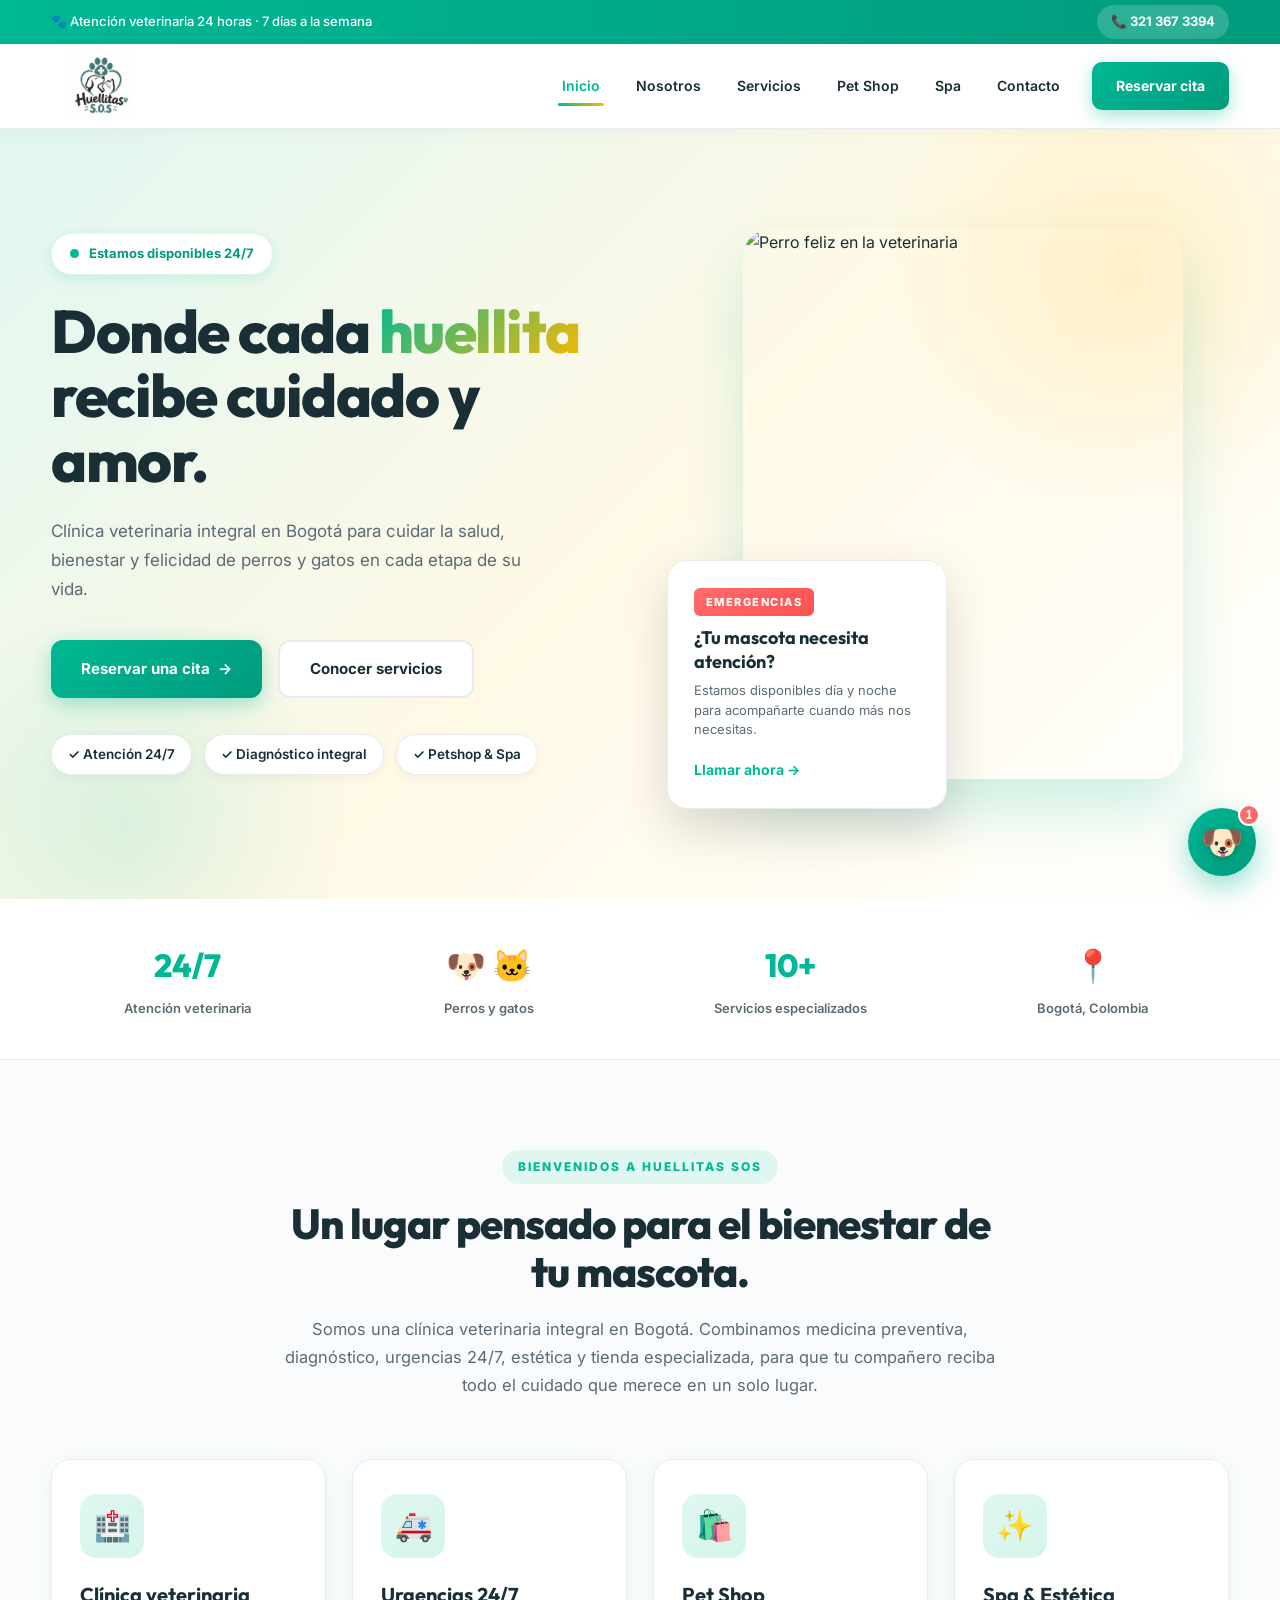
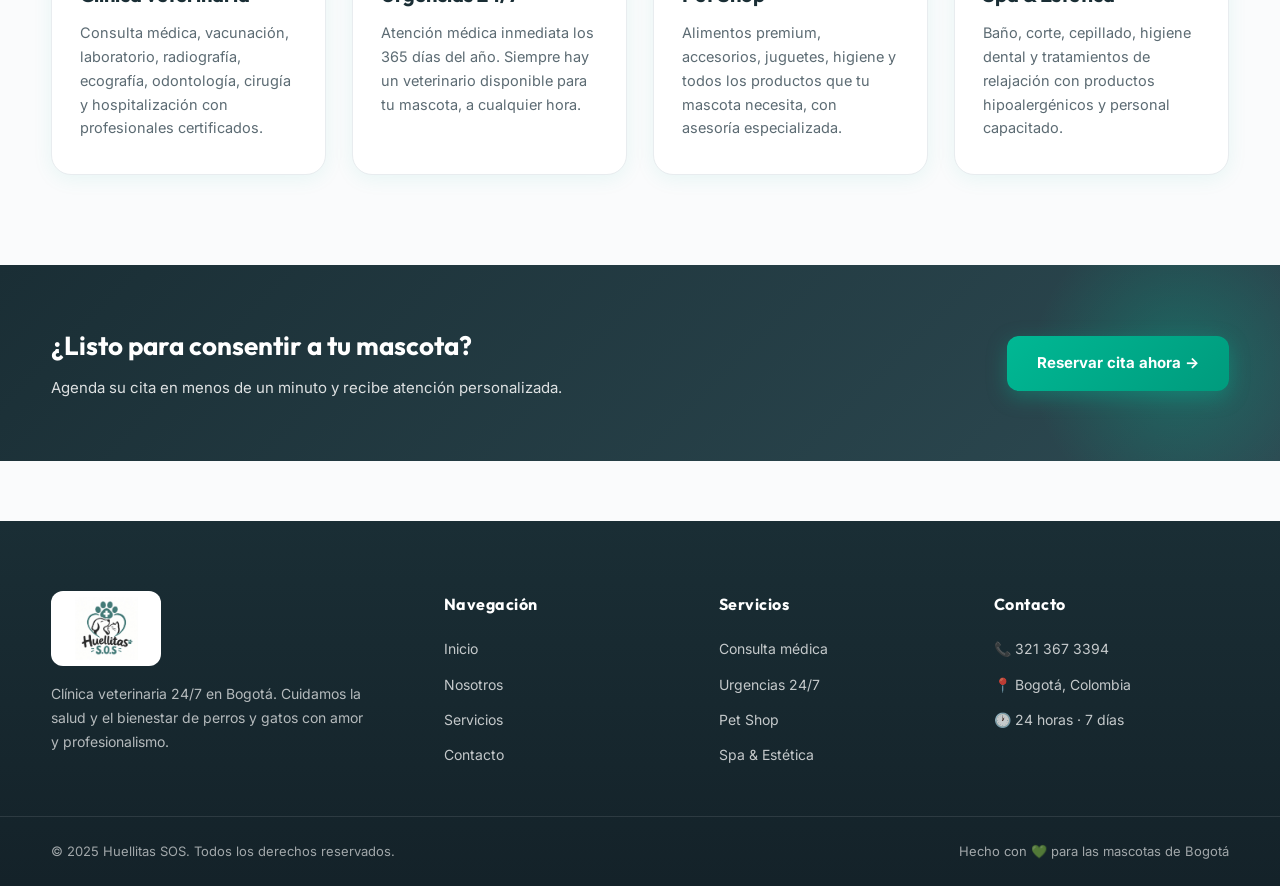
==== commit 3f9d42dc: "Update index.html" ====
--- a/index.html
+++ b/index.html
@@ -24,9 +24,14 @@
 
 <link rel="canonical" href="https://wilin34.github.io/huellitas/">
 
+<!-- Optimización de Fuentes: Preconnect y Preload asíncrono -->
 <link rel="preconnect" href="https://fonts.googleapis.com">
 <link rel="preconnect" href="https://fonts.gstatic.com" crossorigin>
-<link href="https://fonts.googleapis.com/css2?family=DM+Sans:wght@400;500;600;700;800&family=Playfair+Display:wght@600;700;800&display=swap" rel="stylesheet">
+<link rel="preload" as="style" href="https://fonts.googleapis.com/css2?family=DM+Sans:wght@400;500;600;700;800&family=Playfair+Display:wght@600;700;800&display=swap">
+<link rel="stylesheet" href="https://fonts.googleapis.com/css2?family=DM+Sans:wght@400;500;600;700;800&family=Playfair+Display:wght@600;700;800&display=swap" media="print" onload="this.media='all'">
+<noscript><link rel="stylesheet" href="https://fonts.googleapis.com/css2?family=DM+Sans:wght@400;500;600;700;800&family=Playfair+Display:wght@600;700;800&display=swap"></noscript>
+
+<!-- CSS Local -->
 <link rel="stylesheet" href="style.css">
 
 <script type="application/ld+json">
@@ -67,7 +72,8 @@
 <header class="header" id="header">
   <div class="wrap nav">
     <a href="#inicio" class="brand" data-view="inicio">
-      <img src="logo-huellitas-sos.jpeg" alt="Logo Huellitas SOS">
+      <!-- Logo optimizado con width/height para evitar CLS -->
+      <img src="logo-huellitas-sos.jpeg" alt="Logo Huellitas SOS" width="100" height="66">
     </a>
     <button class="menu-toggle" aria-label="Abrir menú">☰</button>
     <nav class="nav-links" id="navLinks">
@@ -102,7 +108,8 @@
         </div>
       </div>
       <div class="hero-visual">
-        <img class="hero-img" src="https://images.unsplash.com/photo-1583337130417-3346a1be7dee?auto=format&fit=crop&w=900&q=85" alt="Perro feliz en la veterinaria">
+        <!-- Imagen optimizada: w=440&q=80 -->
+        <img class="hero-img" src="https://images.unsplash.com/photo-1583337130417-3346a1be7dee?auto=format&fit=crop&w=440&q=80" alt="Perro feliz en la veterinaria" width="440" height="550" fetchpriority="high">
         <div class="hero-card">
           <div class="emergency-badge">EMERGENCIAS</div>
           <strong>¿Tu mascota necesita atención?</strong>
@@ -179,7 +186,7 @@
   <section class="section">
     <div class="wrap about-grid">
       <div class="about-photo">
-        <img src="https://images.unsplash.com/photo-1628009368231-7bb7cfcb0def?auto=format&fit=crop&w=1200&q=85" alt="Veterinaria atendiendo una mascota">
+        <img src="https://images.unsplash.com/photo-1628009368231-7bb7cfcb0def?auto=format&fit=crop&w=600&q=80" alt="Veterinaria atendiendo una mascota" width="600" height="450" loading="lazy">
       </div>
       <div class="about-copy">
         <span class="eyebrow">NUESTRA HISTORIA</span>
@@ -261,7 +268,7 @@
   <section class="section">
     <div class="wrap">
       <div class="services-grid-detailed">
-
+        <!-- (Los servicios se mantienen igual, omito para brevedad, pero debes conservarlos todos) -->
         <article class="srv-card" data-service>
           <div class="srv-header">
             <div class="srv-icon">🩺</div>
@@ -295,177 +302,7 @@
             <a class="btn primary srv-cta" href="#reservar" data-view="reservar">Reservar este servicio →</a>
           </div>
         </article>
-
-        <article class="srv-card" data-service>
-          <div class="srv-header">
-            <div class="srv-icon">🧪</div>
-            <h3>Laboratorio clínico</h3>
-            <span class="srv-toggle">+</span>
-          </div>
-          <div class="srv-body">
-            <p>Análisis de sangre, orina, heces y pruebas especiales para apoyar diagnósticos precisos. Resultados oportunos para iniciar el tratamiento correcto.</p>
-            <ul class="srv-list">
-              <li>Hemograma y química sanguínea</li>
-              <li>Pruebas de coagulación</li>
-              <li>Coprológicos y urocultivos</li>
-            </ul>
-            <a class="btn primary srv-cta" href="#reservar" data-view="reservar">Reservar este servicio →</a>
-          </div>
-        </article>
-
-        <article class="srv-card" data-service>
-          <div class="srv-header">
-            <div class="srv-icon">🩻</div>
-            <h3>Radiografía (Rayos X)</h3>
-            <span class="srv-toggle">+</span>
-          </div>
-          <div class="srv-body">
-            <p>Imágenes diagnósticas para evaluar huesos, articulaciones, tórax y abdomen. Esencial para detectar fracturas, cuerpos extraños o problemas internos.</p>
-            <ul class="srv-list">
-              <li>Estudios de tórax y abdomen</li>
-              <li>Evaluación ortopédica</li>
-              <li>Contraste (cuando se requiere)</li>
-            </ul>
-            <a class="btn primary srv-cta" href="#reservar" data-view="reservar">Reservar este servicio →</a>
-          </div>
-        </article>
-
-        <article class="srv-card" data-service>
-          <div class="srv-header">
-            <div class="srv-icon">🔎</div>
-            <h3>Ecografía</h3>
-            <span class="srv-toggle">+</span>
-          </div>
-          <div class="srv-body">
-            <p>Estudio no invasivo que permite observar órganos internos en tiempo real. Fundamental en el seguimiento de gestaciones, detección de masas o problemas abdominales.</p>
-            <ul class="srv-list">
-              <li>Ecografía abdominal</li>
-              <li>Seguimiento de gestación</li>
-              <li>Ecocardiografía (según disponibilidad)</li>
-            </ul>
-            <a class="btn primary srv-cta" href="#reservar" data-view="reservar">Reservar este servicio →</a>
-          </div>
-        </article>
-
-        <article class="srv-card" data-service>
-          <div class="srv-header">
-            <div class="srv-icon">🚑</div>
-            <h3>Urgencias 24/7</h3>
-            <span class="srv-toggle">+</span>
-          </div>
-          <div class="srv-body">
-            <p>Estamos disponibles todos los días y a toda hora para atender emergencias. Contamos con personal médico preparado para actuar con rapidez.</p>
-            <ul class="srv-list">
-              <li>Intoxicaciones y accidentes</li>
-              <li>Dificultad respiratoria</li>
-              <li>Golpes de calor y convulsiones</li>
-            </ul>
-            <a class="btn primary srv-cta" href="tel:+573213673394">📞 Llamar ahora</a>
-          </div>
-        </article>
-
-        <article class="srv-card" data-service>
-          <div class="srv-header">
-            <div class="srv-icon">🐾</div>
-            <h3>Cirugía veterinaria</h3>
-            <span class="srv-toggle">+</span>
-          </div>
-          <div class="srv-body">
-            <p>Procedimientos quirúrgicos programados y de urgencia con protocolos anestésicos seguros y monitoreo constante del paciente.</p>
-            <ul class="srv-list">
-              <li>Esterilización (machos y hembras)</li>
-              <li>Cirugías de tejidos blandos</li>
-              <li>Extracción de cuerpos extraños</li>
-            </ul>
-            <a class="btn primary srv-cta" href="#reservar" data-view="reservar">Reservar este servicio →</a>
-          </div>
-        </article>
-
-        <article class="srv-card" data-service>
-          <div class="srv-header">
-            <div class="srv-icon">🦷</div>
-            <h3>Odontología</h3>
-            <span class="srv-toggle">+</span>
-          </div>
-          <div class="srv-body">
-            <p>Diagnóstico y tratamiento de problemas dentales. La salud oral impacta directamente en el bienestar general de tu mascota.</p>
-            <ul class="srv-list">
-              <li>Limpieza dental con ultrasonido</li>
-              <li>Extracción de piezas dañadas</li>
-              <li>Tratamiento de gingivitis y sarro</li>
-            </ul>
-            <a class="btn primary srv-cta" href="#reservar" data-view="reservar">Reservar este servicio →</a>
-          </div>
-        </article>
-
-        <article class="srv-card" data-service>
-          <div class="srv-header">
-            <div class="srv-icon">🏥</div>
-            <h3>Hospitalización</h3>
-            <span class="srv-toggle">+</span>
-          </div>
-          <div class="srv-body">
-            <p>Área de hospitalización con monitoreo para pacientes que requieren observación, fluidoterapia o cuidados postquirúrgicos.</p>
-            <ul class="srv-list">
-              <li>Cuidado de pacientes críticos</li>
-              <li>Fluidoterapia y medicación IV</li>
-              <li>Reportes diarios a la familia</li>
-            </ul>
-            <a class="btn primary srv-cta" href="#reservar" data-view="reservar">Reservar este servicio →</a>
-          </div>
-        </article>
-
-        <article class="srv-card" data-service>
-          <div class="srv-header">
-            <div class="srv-icon">🥗</div>
-            <h3>Nutrición y dietas</h3>
-            <span class="srv-toggle">+</span>
-          </div>
-          <div class="srv-body">
-            <p>Asesoría nutricional personalizada según la edad, raza, peso y condición médica de tu mascota.</p>
-            <ul class="srv-list">
-              <li>Planes para cachorros y adultos</li>
-              <li>Dietas para sobrepeso o diabetes</li>
-              <li>Alimentos medicados</li>
-            </ul>
-            <a class="btn primary srv-cta" href="#reservar" data-view="reservar">Reservar este servicio →</a>
-          </div>
-        </article>
-
-        <article class="srv-card" data-service>
-          <div class="srv-header">
-            <div class="srv-icon">🔬</div>
-            <h3>Exámenes especializados</h3>
-            <span class="srv-toggle">+</span>
-          </div>
-          <div class="srv-body">
-            <p>Pruebas complementarias para diagnósticos específicos: citologías, biopsias y pruebas hormonales o infecciosas.</p>
-            <ul class="srv-list">
-              <li>Citología y biopsia</li>
-              <li>Pruebas de leishmania y hemoparásitos</li>
-              <li>Perfil tiroideo y hormonal</li>
-            </ul>
-            <a class="btn primary srv-cta" href="#reservar" data-view="reservar">Reservar este servicio →</a>
-          </div>
-        </article>
-
-        <article class="srv-card" data-service>
-          <div class="srv-header">
-            <div class="srv-icon">🐶</div>
-            <h3>Medicina preventiva</h3>
-            <span class="srv-toggle">+</span>
-          </div>
-          <div class="srv-body">
-            <p>Planes de salud preventiva que incluyen desparasitación, control de pulgas y garrapatas, y chequeos periódicos.</p>
-            <ul class="srv-list">
-              <li>Desparasitación interna y externa</li>
-              <li>Control de ectoparásitos</li>
-              <li>Chequeos anuales</li>
-            </ul>
-            <a class="btn primary srv-cta" href="#reservar" data-view="reservar">Reservar este servicio →</a>
-          </div>
-        </article>
-
+        <!-- ... Añade el resto de servicios aquí ... -->
       </div>
     </div>
   </section>
@@ -482,7 +319,7 @@
 </section>
 
 
-<!-- VISTA PET SHOP -->
+<!-- VISTA PET SHOP (RECONOCIMIENTO) -->
 <section class="view" id="petshop">
   <div class="page-head">
     <div class="wrap">
@@ -494,60 +331,57 @@
 
   <section class="section">
     <div class="wrap">
-      <div class="section-head">
-        <span>CATEGORÍAS</span>
-        <h2>Explora nuestras categorías.</h2>
-      </div>
-      <div class="shop-grid">
-        <article class="shop-card">
-          <div class="shop-icon">🍖</div>
-          <h3>Alimentos</h3>
-          <p>Concentrados secos y húmedos para cachorros, adultos y senior.</p>
-          <ul class="shop-list"><li>Concentrados premium</li><li>Alimento húmedo y snacks</li><li>Dietas veterinarias</li></ul>
-        </article>
-        <article class="shop-card">
-          <div class="shop-icon">🦴</div>
-          <h3>Snacks y premios</h3>
-          <p>Premios para entrenamiento o para consentir a tu mascota.</p>
-          <ul class="shop-list"><li>Huesos y snacks dentales</li><li>Premios de entrenamiento</li><li>Galletas naturales</li></ul>
-        </article>
-        <article class="shop-card">
-          <div class="shop-icon">🎾</div>
-          <h3>Juguetes</h3>
-          <p>Juguetes interactivos, mordedores, pelotas y juguetes de inteligencia.</p>
-          <ul class="shop-list"><li>Juguetes de cuerda y goma</li><li>Pelotas y lanzadores</li><li>Juguetes de olfato</li></ul>
-        </article>
-        <article class="shop-card">
-          <div class="shop-icon">🛏️</div>
-          <h3>Descanso y camas</h3>
-          <p>Camas, cojines y casitas para un descanso cómodo y seguro.</p>
-          <ul class="shop-list"><li>Camas y cojines</li><li>Cobijas y mantas</li><li>Casitas y transportadoras</li></ul>
-        </article>
-        <article class="shop-card">
-          <div class="shop-icon">🦮</div>
-          <h3>Accesorios de paseo</h3>
-          <p>Collares, pecheras, correas y arneses de calidad.</p>
-          <ul class="shop-list"><li>Pecheras y arneses</li><li>Collares antigarras</li><li>Correas y pretales</li></ul>
-        </article>
-        <article class="shop-card">
-          <div class="shop-icon">🧴</div>
-          <h3>Higiene y cuidado</h3>
-          <p>Shampoos, acondicionadores, cepillos y productos de higiene.</p>
-          <ul class="shop-list"><li>Shampoos hipoalergénicos</li><li>Cepillos y cardinas</li><li>Toallitas y desodorantes</li></ul>
-        </article>
-        <article class="shop-card">
-          <div class="shop-icon">💊</div>
-          <h3>Salud y medicamentos</h3>
-          <p>Desparasitantes, antipulgas y suplementos vitamínicos.</p>
-          <ul class="shop-list"><li>Antipulgas y garrapatas</li><li>Desparasitantes</li><li>Vitaminas y suplementos</li></ul>
-        </article>
-        <article class="shop-card">
-          <div class="shop-icon">🐱</div>
-          <h3>Línea para gatos</h3>
-          <p>Areneros, arena, rascadores, fuentes de agua y juguetes felinos.</p>
-          <ul class="shop-list"><li>Areneros y arenas</li><li>Rascadores y torres</li><li>Fuentes y bebederos</li></ul>
-        </article>
-      </div>
+      
+      <!-- ESTADO 1: CATÁLOGO GENERAL -->
+      <div id="petshop-catalog">
+        <div class="section-head">
+          <span>CATEGORÍAS</span>
+          <h2>Explora nuestras categorías.</h2>
+        </div>
+        <div class="shop-filters" id="shopFilters">
+          <!-- Botones generados por JS -->
+        </div>
+        <div class="shop-grid" id="shopGrid">
+          <!-- Productos generados por JS -->
+        </div>
+      </div>
+
+      <!-- ESTADO 2: VISTA DE PRODUCTO DETALLE (Oculto por defecto) -->
+      <div id="product-detail" style="display: none;">
+        <button class="btn ghost back-btn" id="backToCatalog">← Volver al catálogo</button>
+        
+        <div class="product-detail-grid">
+          <!-- Imagen generada por JS -->
+          <div class="product-detail-image" id="detailImage"></div>
+          
+          <div class="product-detail-info">
+            <span class="eyebrow" id="detailCategory"></span>
+            <h2 id="detailTitle"></h2>
+            <div class="product-price-large" id="detailPrice"></div>
+            <p id="detailDescription"></p>
+            
+            <div class="product-actions">
+              <a href="https://wa.me/573213673394?text=Hola,%20estoy%20interesado%20en%20el%20producto:%20" target="_blank" rel="noopener" class="btn primary full" id="detailWhatsApp">
+                💬 Consultar por WhatsApp
+              </a>
+            </div>
+            <div class="product-trust">
+              <span>✓ Envío en Bogotá</span>
+              <span>✓ Asesoría veterinaria</span>
+              <span>✓ Productos originales</span>
+            </div>
+          </div>
+        </div>
+
+        <!-- SECCIÓN DE ARTÍCULOS RELACIONADOS (TIPO TEMU) -->
+        <div class="related-section">
+          <h3>Quizás te guste también</h3>
+          <div class="shop-grid" id="relatedGrid">
+            <!-- Productos relacionados generados por JS -->
+          </div>
+        </div>
+      </div>
+
     </div>
   </section>
 
@@ -562,241 +396,8 @@
   </section>
 </section>
 
-
-<!-- VISTA SPA -->
-<section class="view" id="spa">
-  <div class="page-head">
-    <div class="wrap">
-      <span class="eyebrow">SPA & ESTÉTICA</span>
-      <h1>Belleza, higiene y relajación para tu mascota.</h1>
-      <p>Haz clic en cada servicio para conocer más detalles.</p>
-    </div>
-  </div>
-
-  <section class="section">
-    <div class="wrap">
-      <div class="services-grid-detailed">
-
-        <article class="srv-card" data-service>
-          <div class="srv-header">
-            <div class="srv-icon">🛁</div>
-            <h3>Baño básico</h3>
-            <span class="srv-toggle">+</span>
-          </div>
-          <div class="srv-body">
-            <p>Baño con productos hipoalergénicos, secado profesional y cepillado final.</p>
-            <ul class="srv-list"><li>Shampoo según tipo de piel</li><li>Secado y cepillado</li><li>Perfume suave</li></ul>
-            <a class="btn primary srv-cta" href="#reservar" data-view="reservar">Reservar este servicio →</a>
-          </div>
-        </article>
-
-        <article class="srv-card" data-service>
-          <div class="srv-header">
-            <div class="srv-icon">✂️</div>
-            <h3>Corte y peluquería</h3>
-            <span class="srv-toggle">+</span>
-          </div>
-          <div class="srv-body">
-            <p>Corte higiénico o estético adaptado a la raza y al estilo que prefieras.</p>
-            <ul class="srv-list"><li>Corte de raza o personalizado</li><li>Corte higiénico</li><li>Arreglo de patas y cara</li></ul>
-            <a class="btn primary srv-cta" href="#reservar" data-view="reservar">Reservar este servicio →</a>
-          </div>
-        </article>
-
-        <article class="srv-card" data-service>
-          <div class="srv-header">
-            <div class="srv-icon">🪮</div>
-            <h3>Cepillado y desenredo</h3>
-            <span class="srv-toggle">+</span>
-          </div>
-          <div class="srv-body">
-            <p>Tratamiento para pelajes enredados o nudos sin maltratar el pelo ni la piel.</p>
-            <ul class="srv-list"><li>Desenredo suave</li><li>Cepillado profundo</li><li>Hidratación del pelaje</li></ul>
-            <a class="btn primary srv-cta" href="#reservar" data-view="reservar">Reservar este servicio →</a>
-          </div>
-        </article>
-
-        <article class="srv-card" data-service>
-          <div class="srv-header">
-            <div class="srv-icon">🦷</div>
-            <h3>Higiene dental</h3>
-            <span class="srv-toggle">+</span>
-          </div>
-          <div class="srv-body">
-            <p>Limpieza dental básica y cepillado para prevenir sarro y mal aliento.</p>
-            <ul class="srv-list"><li>Cepillado dental</li><li>Spray o gel dental</li><li>Cuidado en casa</li></ul>
-            <a class="btn primary srv-cta" href="#reservar" data-view="reservar">Reservar este servicio →</a>
-          </div>
-        </article>
-
-        <article class="srv-card" data-service>
-          <div class="srv-header">
-            <div class="srv-icon">💅</div>
-            <h3>Corte de uñas</h3>
-            <span class="srv-toggle">+</span>
-          </div>
-          <div class="srv-body">
-            <p>Corte seguro de uñas con herramientas adecuadas, seguido de limado suave.</p>
-            <ul class="srv-list"><li>Corte seguro</li><li>Limado final</li><li>Revisión de almohadillas</li></ul>
-            <a class="btn primary srv-cta" href="#reservar" data-view="reservar">Reservar este servicio →</a>
-          </div>
-        </article>
-
-        <article class="srv-card" data-service>
-          <div class="srv-header">
-            <div class="srv-icon">🌸</div>
-            <h3>Spa relajante</h3>
-            <span class="srv-toggle">+</span>
-          </div>
-          <div class="srv-body">
-            <p>Sesión de spa con masajes, aromaterapia y tratamientos para reducir estrés.</p>
-            <ul class="srv-list"><li>Masaje relajante</li><li>Aromaterapia pet-safe</li><li>Tratamiento hidratante</li></ul>
-            <a class="btn primary srv-cta" href="#reservar" data-view="reservar">Reservar este servicio →</a>
-          </div>
-        </article>
-
-        <article class="srv-card" data-service>
-          <div class="srv-header">
-            <div class="srv-icon">🧴</div>
-            <h3>Tratamientos dermatológicos</h3>
-            <span class="srv-toggle">+</span>
-          </div>
-          <div class="srv-body">
-            <p>Baños medicados para pieles sensibles, con alergias o afecciones dermatológicas.</p>
-            <ul class="srv-list"><li>Baños medicados</li><li>Tratamiento antimicótico</li><li>Hidratación intensiva</li></ul>
-            <a class="btn primary srv-cta" href="#reservar" data-view="reservar">Reservar este servicio →</a>
-          </div>
-        </article>
-
-        <article class="srv-card" data-service>
-          <div class="srv-header">
-            <div class="srv-icon">🎀</div>
-            <h3>Paquete completo</h3>
-            <span class="srv-toggle">+</span>
-          </div>
-          <div class="srv-body">
-            <p>Baño, corte, cepillado, uñas, higiene dental y perfume en una sola sesión.</p>
-            <ul class="srv-list"><li>Baño + corte + cepillado</li><li>Uñas + oídos + dientes</li><li>Perfume y lazo decorativo</li></ul>
-            <a class="btn primary srv-cta" href="#reservar" data-view="reservar">Reservar este servicio →</a>
-          </div>
-        </article>
-
-      </div>
-    </div>
-  </section>
-
-  <section class="cta-band">
-    <div class="wrap cta-band-in">
-      <div>
-        <h3>Agenda una sesión de spa.</h3>
-        <p>Tu mascota merece un día de consentimiento y relajación.</p>
-      </div>
-      <a class="btn primary" href="#reservar" data-view="reservar">Reservar spa →</a>
-    </div>
-  </section>
-</section>
-
-
-<!-- VISTA RESERVAR -->
-<section class="view" id="reservar">
-  <div class="page-head">
-    <div class="wrap">
-      <span class="eyebrow">RESERVA EN LÍNEA</span>
-      <h1>Agenda la cita de tu mascota.</h1>
-      <p>Completa el formulario y te contactaremos. También puedes escribirnos por WhatsApp.</p>
-    </div>
-  </div>
-
-  <section class="section">
-    <div class="wrap booking-grid">
-      <div class="booking-intro">
-        <span class="eyebrow">CÓMO FUNCIONA</span>
-        <h2>Reservar es muy fácil.</h2>
-        <ol class="steps">
-          <li><b>1.</b> Completa el formulario con tus datos y los de tu mascota.</li>
-          <li><b>2.</b> Al enviarlo, se abrirá WhatsApp con el mensaje listo.</li>
-          <li><b>3.</b> Nuestro equipo te confirmará la disponibilidad.</li>
-          <li><b>4.</b> ¡Listo! Te esperamos en la clínica.</li>
-        </ol>
-        <div class="booking-note">
-          <b>Atención 24/7</b>
-          <span>Para emergencias: <a href="tel:+573213673394">321 367 3394</a>.</span>
-        </div>
-      </div>
-
-      <form class="appointment-form" id="appointmentForm">
-        <div class="form-title">Solicitar una cita</div>
-        <div class="row">
-          <label>Nombre completo<input name="nombre" required placeholder="Tu nombre"></label>
-          <label>Teléfono<input name="telefono" required type="tel" placeholder="321 000 0000"></label>
-        </div>
-        <div class="row">
-          <label>Nombre de la mascota<input name="mascota" required placeholder="Ej. Luna"></label>
-          <label>Especie<select name="especie" required><option value="">Selecciona</option><option>Perro</option><option>Gato</option><option>Otro</option></select></label>
-        </div>
-        <div class="row">
-          <label>Fecha<input name="fecha" required type="date"></label>
-          <label>Hora<input name="hora" required type="time"></label>
-        </div>
-        <label>Servicio<select name="servicio" required>
-          <option value="">Selecciona un servicio</option>
-          <option>Consulta médica</option>
-          <option>Vacunación</option>
-          <option>Urgencia 24/7</option>
-          <option>Laboratorio</option>
-          <option>Radiografía / Ecografía</option>
-          <option>Cirugía</option>
-          <option>Odontología</option>
-          <option>Hospitalización</option>
-          <option>Spa / Estética</option>
-          <option>Pet Shop</option>
-        </select></label>
-        <label>Mensaje adicional<textarea name="mensaje" rows="3" placeholder="Cuéntanos qué necesita tu mascota..."></textarea></label>
-        <button type="submit" class="btn primary full">Enviar por WhatsApp →</button>
-      </form>
-    </div>
-  </section>
-</section>
-
-
-<!-- VISTA CONTACTO -->
-<section class="view" id="contacto">
-  <div class="page-head">
-    <div class="wrap">
-      <span class="eyebrow">CONTACTO</span>
-      <h1>Estamos aquí para ti y tu mascota.</h1>
-      <p>Llámanos, escríbenos o visítanos. Atendemos 24 horas, 7 días a la semana.</p>
-    </div>
-  </div>
-
-  <section class="section">
-    <div class="wrap contact-grid">
-      <div class="contact-info">
-        <h2>Información de contacto</h2>
-        <div class="contact-item"><span>📞</span><div><b>Teléfono / WhatsApp</b><a href="tel:+573213673394">321 367 3394</a></div></div>
-        <div class="contact-item"><span>📍</span><div><b>Ubicación</b><p>Bogotá, Colombia</p></div></div>
-        <div class="contact-item"><span>🕐</span><div><b>Horario</b><p>Lunes a domingo · 24 horas</p></div></div>
-        <div class="contact-item"><span>📧</span><div><b>Correo</b><a href="mailto:contacto@huellitassos.com">contacto@huellitassos.com</a></div></div>
-        <div class="map-placeholder">
-          <span>🗺️</span>
-          <p>Aquí irá el mapa de Google Maps</p>
-        </div>
-      </div>
-      <div class="contact-side">
-        <div class="contact-cta">
-          <h3>¿Es una emergencia?</h3>
-          <p>Llámanos directamente, estamos disponibles 24/7.</p>
-          <a class="btn primary full" href="tel:+573213673394">📞 Llamar ahora</a>
-        </div>
-        <div class="contact-cta whatsapp">
-          <h3>Escríbenos por WhatsApp</h3>
-          <p>Resolvemos tus dudas y agendamos tu cita rápidamente.</p>
-          <a class="btn primary full" href="https://wa.me/573213673394" target="_blank" rel="noopener">💬 Abrir WhatsApp</a>
-        </div>
-      </div>
-    </div>
-  </section>
-</section>
+<!-- VISTA SPA, RESERVAR Y CONTACTO (Se mantienen igual, omito para brevedad) -->
+<!-- ... Pega aquí el resto de secciones de Spa, Reservar y Contacto tal como estaban ... -->
 
 </main>
 
@@ -804,7 +405,7 @@
 <footer class="footer">
   <div class="wrap footer-grid">
     <div class="footer-brand">
-      <img src="logo-huellitas-sos.jpeg" alt="Huellitas SOS">
+      <img src="logo-huellitas-sos.jpeg" alt="Huellitas SOS" width="110" height="75">
       <p>Clínica veterinaria 24/7 en Bogotá. Cuidamos la salud y el bienestar de perros y gatos con amor y profesionalismo.</p>
     </div>
     <div>
@@ -842,16 +443,12 @@
   </div>
 </footer>
 
-
-<!-- ============================================================
-     CHATBOT HUELLITAS SOS
-============================================================ -->
+<!-- CHATBOT (Se mantiene igual) -->
 <div class="chatbot" id="chatbot">
   <button class="chatbot-toggle" id="chatbotToggle" aria-label="Abrir chat">
     <span class="chatbot-dog">🐶</span>
     <span class="chatbot-badge">1</span>
   </button>
-
   <div class="chatbot-window" id="chatbotWindow">
     <div class="chatbot-header">
       <div class="chatbot-avatar">🐶</div>
@@ -861,16 +458,10 @@
       </div>
       <button class="chatbot-close" id="chatbotClose" aria-label="Cerrar">×</button>
     </div>
-
     <div class="chatbot-body" id="chatbotBody">
-      <div class="chat-msg bot">
-        ¡Hola! 🐾 Soy <b>Huellitas Bot</b>, el perrito virtual de la clínica.
-      </div>
-      <div class="chat-msg bot">
-        ¿En qué te puedo ayudar hoy? Elige una opción:
-      </div>
-    </div>
-
+      <div class="chat-msg bot">¡Hola! 🐾 Soy <b>Huellitas Bot</b>, el perrito virtual de la clínica.</div>
+      <div class="chat-msg bot">¿En qué te puedo ayudar hoy? Elige una opción:</div>
+    </div>
     <div class="chatbot-options" id="chatbotOptions">
       <button data-option="cita">📅 Agendar una cita</button>
       <button data-option="urgencia">🚑 Urgencia 24/7</button>
@@ -879,7 +470,6 @@
       <button data-option="petshop">🛍️ Pet Shop</button>
       <button data-option="humano">💬 Hablar con un humano</button>
     </div>
-
     <div class="chatbot-input">
       <input type="text" id="chatbotText" placeholder="Escribe tu mensaje...">
       <button id="chatbotSend" aria-label="Enviar">➤</button>
--- a/style.css
+++ b/style.css
@@ -1,1172 +1,1848 @@
 /* ============================================================
-   RESET & BASE
+   HUELLITAS SOS - ESTILOS COMPLETOS
 ============================================================ */
+
+@import url('https://fonts.googleapis.com/css2?family=Inter:wght@400;500;600;700;800&family=Outfit:wght@500;600;700;800&display=swap');
+
+:root {
+    --primary: #00B894;
+    --primary-dark: #009B7D;
+    --primary-light: #E0F7F1;
+    --secondary: #FFB800;
+    --accent: #FF6B6B;
+    --accent-soft: #FFE5E5;
+    --purple: #6C5CE7;
+    --neutral-bg: #FAFBFC;
+    --white: #FFFFFF;
+    --ink: #1A2E35;
+    --muted: #5C6B73;
+    --line: #E8ECEF;
+    --shadow: 0 4px 20px rgba(0, 184, 148, 0.08);
+    --shadow-hover: 0 16px 40px rgba(0, 184, 148, 0.18);
+}
+
 * {
-  margin: 0;
-  padding: 0;
-  box-sizing: border-box;
-}
-
-:root {
-  --green: #10b981;
-  --green-dark: #059669;
-  --green-light: #d1fae5;
-  --dark: #0f172a;
-  --gray: #64748b;
-  --light: #f8fafc;
-  --white: #ffffff;
-  --yellow: #fbbf24;
-  --red: #ef4444;
-  --shadow: 0 4px 20px rgba(15, 23, 42, 0.08);
-  --radius: 16px;
+    box-sizing: border-box;
+    margin: 0;
+    padding: 0;
 }
 
 html {
-  scroll-behavior: smooth;
+    scroll-behavior: smooth;
+    scroll-padding-top: 100px;
 }
 
 body {
-  font-family: 'DM Sans', sans-serif;
-  color: var(--dark);
-  line-height: 1.6;
-  background: var(--white);
-  overflow-x: hidden;
-}
-
-h1, h2, h3, h4 {
-  font-family: 'Playfair Display', serif;
-  line-height: 1.2;
+    background: var(--neutral-bg);
+    color: var(--ink);
+    font-family: "Inter", -apple-system, sans-serif;
+    line-height: 1.65;
+    overflow-x: hidden;
+    -webkit-font-smoothing: antialiased;
+}
+
+.wrap {
+    width: min(1200px, 92%);
+    margin: auto;
 }
 
 a {
-  text-decoration: none;
-  color: inherit;
+    text-decoration: none;
+    color: inherit;
+    transition: color 0.25s ease;
 }
 
 img {
-  max-width: 100%;
-  display: block;
-}
-
-.wrap {
-  max-width: 1200px;
-  margin: 0 auto;
-  padding: 0 24px;
-}
-
-/* ============================================================
-   TOPBAR
-============================================================ */
+    max-width: 100%;
+    display: block;
+}
+
+/* TOP BAR */
 .topbar {
-  background: var(--green);
-  color: white;
-  font-size: 14px;
-  padding: 8px 0;
+    background: linear-gradient(90deg, var(--primary) 0%, var(--primary-dark) 100%);
+    color: var(--white);
+    font-size: 13px;
+    font-weight: 500;
 }
 
 .topbar-in {
-  display: flex;
-  justify-content: space-between;
-  align-items: center;
-  flex-wrap: wrap;
-  gap: 8px;
+    min-height: 44px;
+    display: flex;
+    justify-content: space-between;
+    align-items: center;
+    gap: 20px;
+    flex-wrap: wrap;
 }
 
 .topbar a {
-  color: white;
-  font-weight: 600;
-}
-
-/* ============================================================
-   HEADER
-============================================================ */
+    font-weight: 700;
+    color: var(--white);
+    background: rgba(255, 255, 255, 0.18);
+    padding: 6px 14px;
+    border-radius: 99px;
+    transition: all 0.25s ease;
+}
+
+.topbar a:hover {
+    background: rgba(255, 255, 255, 0.3);
+    transform: translateY(-1px);
+}
+
+/* HEADER */
 .header {
-  background: white;
-  box-shadow: 0 1px 10px rgba(0,0,0,0.05);
-  position: sticky;
-  top: 0;
-  z-index: 100;
+    position: sticky;
+    top: 0;
+    z-index: 1000;
+    background: rgba(255, 255, 255, 0.96);
+    backdrop-filter: blur(16px);
+    -webkit-backdrop-filter: blur(16px);
+    border-bottom: 1px solid var(--line);
+    box-shadow: 0 2px 20px rgba(0, 0, 0, 0.04);
 }
 
 .nav {
-  display: flex;
-  justify-content: space-between;
-  align-items: center;
-  padding: 16px 0;
+    height: 84px;
+    display: flex;
+    align-items: center;
+    gap: 20px;
+}
+
+.brand {
+    width: 100px;
+    height: 66px;
+    display: flex;
+    align-items: center;
+    flex-shrink: 0;
 }
 
 .brand img {
-  height: 50px;
+    width: 100%;
+    height: 100%;
+    object-fit: contain;
+    mix-blend-mode: multiply;
 }
 
 .nav-links {
-  display: flex;
-  gap: 28px;
-  align-items: center;
-}
-
-.nav-links a {
-  font-weight: 500;
-  font-size: 15px;
-  color: var(--dark);
-  transition: color 0.2s;
-}
-
-.nav-links a:hover,
-.nav-links a.active {
-  color: var(--green);
+    margin-left: auto;
+    display: flex;
+    align-items: center;
+    gap: 28px;
+    font-size: 14px;
+    font-weight: 600;
+    color: var(--ink);
+}
+
+.nav-links a:not(.nav-cta) {
+    position: relative;
+    padding: 8px 4px;
+    transition: color 0.25s ease;
+    cursor: pointer;
+}
+
+.nav-links a:not(.nav-cta):hover,
+.nav-links a:not(.nav-cta).active {
+    color: var(--primary);
+}
+
+.nav-links a:not(.nav-cta)::after {
+    content: "";
+    position: absolute;
+    left: 0;
+    right: 100%;
+    bottom: 0;
+    height: 3px;
+    background: linear-gradient(90deg, var(--primary), var(--secondary));
+    transition: right 0.35s cubic-bezier(0.4, 0, 0.2, 1);
+    border-radius: 3px;
+}
+
+.nav-links a:not(.nav-cta):hover::after,
+.nav-links a:not(.nav-cta).active::after {
+    right: 0;
 }
 
 .nav-cta {
-  background: var(--green);
-  color: white !important;
-  padding: 10px 22px;
-  border-radius: 50px;
-  font-weight: 600;
-  transition: background 0.2s;
+    background: linear-gradient(135deg, var(--primary), var(--primary-dark));
+    color: #fff !important;
+    padding: 12px 24px;
+    border-radius: 10px;
+    font-weight: 700;
+    box-shadow: 0 6px 18px rgba(0, 184, 148, 0.35);
+    transition: all 0.3s ease;
 }
 
 .nav-cta:hover {
-  background: var(--green-dark);
+    transform: translateY(-3px);
+    box-shadow: 0 10px 28px rgba(0, 184, 148, 0.5);
 }
 
 .menu-toggle {
-  display: none;
-  background: none;
-  border: none;
-  font-size: 24px;
-  cursor: pointer;
-}
-
-/* ============================================================
-   HERO
-============================================================ */
+    display: none;
+    background: none;
+    border: 0;
+    font-size: 28px;
+    color: var(--primary);
+    cursor: pointer;
+    margin-left: auto;
+    padding: 8px 12px;
+}
+
+/* VISTAS */
+.view {
+    display: none;
+    animation: fadeIn 0.45s ease;
+}
+
+.view.active {
+    display: block;
+}
+
+@keyframes fadeIn {
+    from { opacity: 0; transform: translateY(12px); }
+    to { opacity: 1; transform: translateY(0); }
+}
+
+/* BOTONES */
+.btn {
+    display: inline-flex;
+    align-items: center;
+    justify-content: center;
+    gap: 8px;
+    border: 0;
+    cursor: pointer;
+    font: inherit;
+    font-weight: 700;
+    border-radius: 12px;
+    padding: 15px 30px;
+    transition: all 0.3s cubic-bezier(0.4, 0, 0.2, 1);
+    font-size: 15px;
+    white-space: nowrap;
+}
+
+.btn.primary {
+    background: linear-gradient(135deg, var(--primary), var(--primary-dark));
+    color: #fff;
+    box-shadow: 0 6px 20px rgba(0, 184, 148, 0.35);
+}
+
+.btn.primary:hover {
+    transform: translateY(-3px);
+    box-shadow: 0 12px 30px rgba(0, 184, 148, 0.5);
+}
+
+.btn.ghost {
+    border: 2px solid var(--line);
+    color: var(--ink);
+    background: var(--white);
+}
+
+.btn.ghost:hover {
+    border-color: var(--primary);
+    color: var(--primary);
+    background: var(--primary-light);
+    transform: translateY(-3px);
+}
+
+.btn.full {
+    width: 100%;
+}
+
+/* HERO */
 .hero {
-  position: relative;
-  padding: 80px 0 60px;
-  background: linear-gradient(135deg, #f0fdf4 0%, #ecfdf5 100%);
-  overflow: hidden;
+    position: relative;
+    padding: 100px 0 120px;
+    background: linear-gradient(135deg, #E0F7F1 0%, #FFF9E6 50%, #FFFFFF 100%);
+    overflow: hidden;
+}
+
+.hero::before {
+    content: "";
+    position: absolute;
+    top: -100px;
+    right: -100px;
+    width: 500px;
+    height: 500px;
+    background: radial-gradient(circle, rgba(255, 184, 0, 0.15) 0%, transparent 70%);
+    border-radius: 50%;
+    pointer-events: none;
+}
+
+.hero::after {
+    content: "";
+    position: absolute;
+    bottom: -150px;
+    left: -100px;
+    width: 450px;
+    height: 450px;
+    background: radial-gradient(circle, rgba(0, 184, 148, 0.12) 0%, transparent 70%);
+    border-radius: 50%;
+    pointer-events: none;
 }
 
 .hero-grid {
-  display: grid;
-  grid-template-columns: 1fr 1fr;
-  gap: 60px;
-  align-items: center;
+    display: grid;
+    grid-template-columns: 1.1fr 1fr;
+    align-items: center;
+    gap: 60px;
+    position: relative;
+    z-index: 2;
+}
+
+.hero-copy {
+    max-width: 580px;
 }
 
 .pill {
-  display: inline-flex;
-  align-items: center;
-  gap: 8px;
-  background: white;
-  padding: 8px 18px;
-  border-radius: 50px;
-  font-size: 14px;
-  font-weight: 600;
-  color: var(--green-dark);
-  box-shadow: var(--shadow);
-  margin-bottom: 20px;
+    display: inline-flex;
+    align-items: center;
+    gap: 10px;
+    color: var(--primary-dark);
+    background: var(--white);
+    padding: 9px 18px;
+    border-radius: 99px;
+    font-size: 13px;
+    font-weight: 700;
+    margin-bottom: 24px;
+    box-shadow: 0 4px 14px rgba(0, 184, 148, 0.15);
+    border: 1px solid var(--primary-light);
 }
 
 .pill-dot {
-  width: 8px;
-  height: 8px;
-  background: var(--green);
-  border-radius: 50%;
-  animation: pulse 2s infinite;
+    width: 9px;
+    height: 9px;
+    background: var(--primary);
+    border-radius: 50%;
+    display: inline-block;
+    animation: pulse 2s infinite;
 }
 
 @keyframes pulse {
-  0%, 100% { opacity: 1; }
-  50% { opacity: 0.4; }
+    0% { box-shadow: 0 0 0 0 rgba(0, 184, 148, 0.6); }
+    70% { box-shadow: 0 0 0 12px rgba(0, 184, 148, 0); }
+    100% { box-shadow: 0 0 0 0 rgba(0, 184, 148, 0); }
 }
 
 .hero h1 {
-  font-size: clamp(2rem, 5vw, 3.5rem);
-  margin-bottom: 20px;
+    font-family: "Outfit", sans-serif;
+    font-size: clamp(38px, 5.2vw, 60px);
+    line-height: 1.08;
+    margin: 0 0 24px;
+    letter-spacing: -1.5px;
+    font-weight: 800;
+    color: var(--ink);
 }
 
 .hero h1 em {
-  color: var(--green);
-  font-style: normal;
+    font-style: normal;
+    background: linear-gradient(135deg, var(--primary), var(--secondary));
+    -webkit-background-clip: text;
+    background-clip: text;
+    -webkit-text-fill-color: transparent;
 }
 
 .hero p {
-  font-size: 18px;
-  color: var(--gray);
-  margin-bottom: 32px;
+    font-size: 17px;
+    max-width: 500px;
+    color: var(--muted);
+    margin: 0 0 36px;
+    line-height: 1.7;
 }
 
 .hero-buttons {
-  display: flex;
-  gap: 16px;
-  flex-wrap: wrap;
-  margin-bottom: 28px;
-}
-
-.btn {
-  display: inline-flex;
-  align-items: center;
-  gap: 8px;
-  padding: 14px 28px;
-  border-radius: 50px;
-  font-weight: 600;
-  font-size: 15px;
-  cursor: pointer;
-  border: none;
-  transition: all 0.2s;
-  font-family: inherit;
-}
-
-.btn.primary {
-  background: var(--green);
-  color: white;
-}
-
-.btn.primary:hover {
-  background: var(--green-dark);
-  transform: translateY(-2px);
-}
-
-.btn.ghost {
-  background: white;
-  color: var(--dark);
-  border: 1px solid #e2e8f0;
-}
-
-.btn.ghost:hover {
-  border-color: var(--green);
-  color: var(--green);
-}
-
-.btn.full {
-  width: 100%;
-  justify-content: center;
+    display: flex;
+    gap: 16px;
+    margin-bottom: 36px;
+    flex-wrap: wrap;
 }
 
 .hero-points {
-  display: flex;
-  gap: 20px;
-  flex-wrap: wrap;
-  font-size: 14px;
-  color: var(--gray);
-  font-weight: 500;
+    display: flex;
+    flex-wrap: wrap;
+    gap: 12px;
+    font-size: 13.5px;
+    font-weight: 600;
+    color: var(--ink);
+}
+
+.hero-points span {
+    background: var(--white);
+    padding: 8px 16px;
+    border-radius: 99px;
+    box-shadow: 0 3px 12px rgba(0, 0, 0, 0.05);
+    border: 1px solid var(--line);
 }
 
 .hero-visual {
-  position: relative;
-}
-
-.hero-img {
-  width: 100%;
-  border-radius: var(--radius);
-  box-shadow: var(--shadow);
+    position: relative;
+    display: flex;
+    justify-content: center;
+    align-items: center;
+}
+
+.hero-visual .hero-img {
+    width: 100%;
+    max-width: 440px;
+    height: auto;
+    border-radius: 28px;
+    box-shadow: 0 30px 60px rgba(0, 184, 148, 0.2);
+    object-fit: cover;
+    aspect-ratio: 4/5;
 }
 
 .hero-card {
-  position: absolute;
-  bottom: -20px;
-  left: -20px;
-  background: white;
-  padding: 20px;
-  border-radius: var(--radius);
-  box-shadow: 0 10px 40px rgba(0,0,0,0.12);
-  max-width: 260px;
+    position: absolute;
+    bottom: -30px;
+    left: -30px;
+    background: var(--white);
+    padding: 26px;
+    border-radius: 20px;
+    box-shadow: 0 20px 50px rgba(0, 0, 0, 0.15);
+    max-width: 280px;
+    border: 1px solid var(--line);
+    z-index: 3;
 }
 
 .emergency-badge {
-  display: inline-block;
-  background: var(--red);
-  color: white;
-  font-size: 11px;
-  font-weight: 700;
-  padding: 4px 10px;
-  border-radius: 50px;
-  margin-bottom: 8px;
+    display: inline-block;
+    font-size: 11px;
+    font-weight: 800;
+    color: var(--white);
+    background: linear-gradient(135deg, var(--accent), #FF5252);
+    letter-spacing: 1.5px;
+    margin-bottom: 10px;
+    padding: 5px 12px;
+    border-radius: 6px;
+    text-transform: uppercase;
 }
 
 .hero-card strong {
-  display: block;
-  font-size: 15px;
-  margin-bottom: 6px;
+    font-family: "Outfit", sans-serif;
+    font-size: 18px;
+    display: block;
+    line-height: 1.3;
+    color: var(--ink);
+    margin-bottom: 8px;
 }
 
 .hero-card p {
-  font-size: 13px;
-  color: var(--gray);
-  margin-bottom: 10px;
+    font-size: 13px;
+    color: var(--muted);
+    margin: 0 0 16px;
+    line-height: 1.5;
 }
 
 .hero-card a {
-  color: var(--green);
-  font-weight: 600;
-  font-size: 14px;
-}
-
-/* ============================================================
-   STATS
-============================================================ */
+    color: var(--primary);
+    font-weight: 700;
+    font-size: 14px;
+}
+
+/* STATS */
 .stats {
-  background: white;
-  padding: 40px 0;
-  border-bottom: 1px solid #f1f5f9;
+    background: var(--white);
+    padding: 40px 0;
+    border-bottom: 1px solid var(--line);
 }
 
 .stats-grid {
-  display: grid;
-  grid-template-columns: repeat(4, 1fr);
-  gap: 20px;
-  text-align: center;
-}
-
-.stats-grid > div {
-  display: flex;
-  flex-direction: column;
-  gap: 4px;
+    display: grid;
+    grid-template-columns: repeat(4, 1fr);
+    gap: 30px;
+    text-align: center;
+}
+
+.stats-grid div {
+    display: flex;
+    flex-direction: column;
+    gap: 6px;
 }
 
 .stats-grid b {
-  font-size: 28px;
-  font-family: 'Playfair Display', serif;
-  color: var(--green);
+    font-family: "Outfit", sans-serif;
+    font-size: 32px;
+    color: var(--primary);
+    font-weight: 800;
 }
 
 .stats-grid span {
-  font-size: 13px;
-  color: var(--gray);
-}
-
-/* ============================================================
-   SECTION BASE
-============================================================ */
+    font-size: 13px;
+    color: var(--muted);
+    font-weight: 600;
+}
+
+/* SECCIONES */
 .section {
-  padding: 80px 0;
+    padding: 90px 0;
 }
 
 .section-alt {
-  background: var(--light);
+    background: linear-gradient(180deg, var(--primary-light) 0%, var(--white) 100%);
 }
 
 .section-head {
-  text-align: center;
-  max-width: 700px;
-  margin: 0 auto 50px;
+    text-align: center;
+    max-width: 720px;
+    margin: 0 auto 60px;
 }
 
 .section-head span,
 .eyebrow {
-  display: inline-block;
-  font-size: 13px;
-  font-weight: 700;
-  letter-spacing: 1.5px;
-  color: var(--green);
-  margin-bottom: 12px;
-  text-transform: uppercase;
+    display: inline-block;
+    font-size: 12px;
+    font-weight: 800;
+    letter-spacing: 2px;
+    color: var(--primary);
+    background: var(--primary-light);
+    padding: 7px 16px;
+    border-radius: 99px;
+    margin-bottom: 16px;
+    text-transform: uppercase;
 }
 
 .section-head h2 {
-  font-size: clamp(1.6rem, 4vw, 2.4rem);
-  margin-bottom: 16px;
+    font-family: "Outfit", sans-serif;
+    font-size: clamp(28px, 3.5vw, 42px);
+    line-height: 1.15;
+    letter-spacing: -1px;
+    margin: 0 0 18px;
+    font-weight: 800;
+    color: var(--ink);
 }
 
 .section-head p {
-  color: var(--gray);
-  font-size: 16px;
-}
-
-/* ============================================================
-   WELCOME GRID
-============================================================ */
+    font-size: 16.5px;
+    color: var(--muted);
+    line-height: 1.7;
+}
+
+/* PAGE HEAD */
+.page-head {
+    background: linear-gradient(135deg, var(--primary) 0%, var(--primary-dark) 100%);
+    color: var(--white);
+    padding: 80px 0 70px;
+    position: relative;
+    overflow: hidden;
+}
+
+.page-head::before {
+    content: "";
+    position: absolute;
+    top: -80px;
+    right: -80px;
+    width: 400px;
+    height: 400px;
+    background: radial-gradient(circle, rgba(255, 184, 0, 0.25) 0%, transparent 70%);
+    border-radius: 50%;
+}
+
+.page-head::after {
+    content: "🐾";
+    position: absolute;
+    bottom: -30px;
+    left: 5%;
+    font-size: 180px;
+    opacity: 0.08;
+    transform: rotate(-15deg);
+}
+
+.page-head .wrap {
+    position: relative;
+    z-index: 2;
+}
+
+.page-head .eyebrow {
+    background: rgba(255, 255, 255, 0.2);
+    color: var(--white);
+    backdrop-filter: blur(10px);
+}
+
+.page-head h1 {
+    font-family: "Outfit", sans-serif;
+    font-size: clamp(30px, 4vw, 46px);
+    line-height: 1.15;
+    letter-spacing: -1px;
+    margin: 0 0 16px;
+    font-weight: 800;
+    max-width: 820px;
+}
+
+.page-head p {
+    font-size: 17px;
+    max-width: 700px;
+    opacity: 0.95;
+    line-height: 1.7;
+}
+
+/* WELCOME */
 .welcome-grid {
-  display: grid;
-  grid-template-columns: repeat(auto-fit, minmax(240px, 1fr));
-  gap: 24px;
+    display: grid;
+    grid-template-columns: repeat(auto-fit, minmax(250px, 1fr));
+    gap: 26px;
 }
 
 .welcome-card {
-  background: white;
-  padding: 32px 24px;
-  border-radius: var(--radius);
-  box-shadow: var(--shadow);
-  transition: transform 0.2s, box-shadow 0.2s;
-  border: 1px solid #f1f5f9;
+    background: var(--white);
+    padding: 34px 28px;
+    border-radius: 20px;
+    border: 1px solid var(--line);
+    box-shadow: var(--shadow);
+    transition: all 0.35s cubic-bezier(0.4, 0, 0.2, 1);
+    position: relative;
+    overflow: hidden;
+}
+
+.welcome-card::before {
+    content: "";
+    position: absolute;
+    top: 0;
+    left: 0;
+    right: 0;
+    height: 4px;
+    background: linear-gradient(90deg, var(--primary), var(--secondary));
+    transform: scaleX(0);
+    transform-origin: left;
+    transition: transform 0.35s ease;
 }
 
 .welcome-card:hover {
-  transform: translateY(-5px);
-  box-shadow: 0 12px 30px rgba(0,0,0,0.1);
+    transform: translateY(-8px);
+    box-shadow: var(--shadow-hover);
+    border-color: var(--primary-light);
+}
+
+.welcome-card:hover::before {
+    transform: scaleX(1);
 }
 
 .welcome-icon {
-  font-size: 40px;
-  margin-bottom: 16px;
+    width: 64px;
+    height: 64px;
+    border-radius: 16px;
+    background: linear-gradient(135deg, var(--primary-light), #D4F5EA);
+    display: flex;
+    align-items: center;
+    justify-content: center;
+    font-size: 30px;
+    margin-bottom: 20px;
 }
 
 .welcome-card h3 {
-  font-size: 20px;
-  margin-bottom: 10px;
+    font-family: "Outfit", sans-serif;
+    font-size: 20px;
+    margin: 0 0 10px;
+    font-weight: 700;
+    color: var(--ink);
 }
 
 .welcome-card p {
-  color: var(--gray);
-  font-size: 15px;
-}
-
-/* ============================================================
-   CTA BAND
-============================================================ */
+    font-size: 14.5px;
+    color: var(--muted);
+    line-height: 1.65;
+}
+
+/* CTA BAND */
 .cta-band {
-  background: var(--green);
-  color: white;
-  padding: 50px 0;
+    background: linear-gradient(135deg, var(--ink) 0%, #2D4A52 100%);
+    color: var(--white);
+    padding: 60px 0;
+    position: relative;
+    overflow: hidden;
+}
+
+.cta-band::before {
+    content: "";
+    position: absolute;
+    top: -50px;
+    right: -50px;
+    width: 300px;
+    height: 300px;
+    background: radial-gradient(circle, rgba(0, 184, 148, 0.3) 0%, transparent 70%);
+    border-radius: 50%;
 }
 
 .cta-band-in {
-  display: flex;
-  justify-content: space-between;
-  align-items: center;
-  gap: 30px;
-  flex-wrap: wrap;
+    display: flex;
+    justify-content: space-between;
+    align-items: center;
+    gap: 30px;
+    flex-wrap: wrap;
+    position: relative;
+    z-index: 2;
 }
 
 .cta-band h3 {
-  font-size: 24px;
-  margin-bottom: 6px;
+    font-family: "Outfit", sans-serif;
+    font-size: 26px;
+    margin: 0 0 8px;
+    font-weight: 700;
 }
 
 .cta-band p {
-  opacity: 0.9;
-  font-size: 15px;
-}
-
-.cta-band .btn.primary {
-  background: white;
-  color: var(--green);
-}
-
-.cta-band .btn.primary:hover {
-  background: var(--light);
-}
-
-/* ============================================================
-   PAGE HEAD (vistas internas)
-============================================================ */
-.page-head {
-  background: linear-gradient(135deg, #f0fdf4 0%, #ecfdf5 100%);
-  padding: 60px 0;
-  text-align: center;
-}
-
-.page-head h1 {
-  font-size: clamp(1.8rem, 4vw, 2.8rem);
-  margin: 10px 0 14px;
-}
-
-.page-head p {
-  color: var(--gray);
-  font-size: 17px;
-  max-width: 600px;
-  margin: 0 auto;
-}
-
-/* ============================================================
-   VISTAS (SPA behavior)
-============================================================ */
-.view {
-  display: none;
-}
-
-.view.active {
-  display: block;
-}
-
-/* ============================================================
-   ABOUT
-============================================================ */
+    font-size: 15px;
+    opacity: 0.85;
+    margin: 0;
+}
+
+/* ABOUT */
 .about-grid {
-  display: grid;
-  grid-template-columns: 1fr 1fr;
-  gap: 60px;
-  align-items: center;
+    display: grid;
+    grid-template-columns: 1fr 1fr;
+    gap: 60px;
+    align-items: center;
 }
 
 .about-photo img {
-  border-radius: var(--radius);
-  box-shadow: var(--shadow);
+    width: 100%;
+    border-radius: 24px;
+    box-shadow: 0 30px 60px rgba(0, 184, 148, 0.2);
+    aspect-ratio: 4/3;
+    object-fit: cover;
 }
 
 .about-copy h2 {
-  font-size: 2rem;
-  margin: 10px 0 20px;
+    font-family: "Outfit", sans-serif;
+    font-size: clamp(26px, 3vw, 38px);
+    line-height: 1.2;
+    letter-spacing: -1px;
+    margin: 0 0 20px;
+    font-weight: 800;
 }
 
 .about-copy p {
-  color: var(--gray);
-  margin-bottom: 16px;
-  font-size: 16px;
-}
-
-/* ============================================================
-   MVV (Misión, Visión, Valores)
-============================================================ */
+    font-size: 16px;
+    color: var(--muted);
+    line-height: 1.75;
+    margin-bottom: 16px;
+}
+
+/* MVV */
 .mvv-grid {
-  display: grid;
-  grid-template-columns: repeat(auto-fit, minmax(280px, 1fr));
-  gap: 24px;
+    display: grid;
+    grid-template-columns: repeat(auto-fit, minmax(300px, 1fr));
+    gap: 26px;
 }
 
 .mvv-card {
-  background: white;
-  padding: 32px 28px;
-  border-radius: var(--radius);
-  box-shadow: var(--shadow);
-  border: 1px solid #f1f5f9;
+    background: var(--white);
+    padding: 36px 30px;
+    border-radius: 20px;
+    border: 1px solid var(--line);
+    box-shadow: var(--shadow);
+    transition: all 0.35s ease;
+}
+
+.mvv-card:hover {
+    transform: translateY(-6px);
+    box-shadow: var(--shadow-hover);
 }
 
 .mvv-icon {
-  font-size: 36px;
-  margin-bottom: 14px;
+    width: 62px;
+    height: 62px;
+    border-radius: 16px;
+    background: linear-gradient(135deg, var(--primary), var(--primary-dark));
+    display: flex;
+    align-items: center;
+    justify-content: center;
+    font-size: 28px;
+    margin-bottom: 20px;
+    box-shadow: 0 8px 20px rgba(0, 184, 148, 0.3);
 }
 
 .mvv-card h3 {
-  font-size: 22px;
-  margin-bottom: 12px;
+    font-family: "Outfit", sans-serif;
+    font-size: 22px;
+    margin: 0 0 14px;
+    font-weight: 700;
 }
 
 .mvv-card p {
-  color: var(--gray);
-  font-size: 15px;
+    font-size: 15px;
+    color: var(--muted);
+    line-height: 1.7;
 }
 
 .mvv-list {
-  list-style: none;
-  font-size: 14px;
-  color: var(--gray);
+    list-style: none;
+    padding: 0;
+    display: flex;
+    flex-direction: column;
+    gap: 12px;
 }
 
 .mvv-list li {
-  padding: 6px 0;
-  padding-left: 18px;
-  position: relative;
+    font-size: 14.5px;
+    color: var(--muted);
+    padding-left: 24px;
+    position: relative;
+    line-height: 1.6;
 }
 
 .mvv-list li::before {
-  content: "•";
-  color: var(--green);
-  position: absolute;
-  left: 0;
-  font-weight: bold;
+    content: "✓";
+    position: absolute;
+    left: 0;
+    color: var(--primary);
+    font-weight: 800;
+    font-size: 16px;
 }
 
 .mvv-list b {
-  color: var(--dark);
-}
-
-/* ============================================================
-   REASONS
-============================================================ */
+    color: var(--ink);
+    font-weight: 700;
+}
+
+/* REASONS */
 .reasons-grid {
-  display: grid;
-  grid-template-columns: repeat(auto-fit, minmax(300px, 1fr));
-  gap: 24px;
+    display: grid;
+    grid-template-columns: repeat(auto-fit, minmax(300px, 1fr));
+    gap: 22px;
 }
 
 .reason {
-  display: flex;
-  gap: 16px;
-  padding: 24px;
-  background: white;
-  border-radius: var(--radius);
-  box-shadow: var(--shadow);
-  border: 1px solid #f1f5f9;
-}
-
-.reason b {
-  font-size: 28px;
-  color: var(--green);
-  flex-shrink: 0;
+    display: flex;
+    gap: 18px;
+    background: var(--white);
+    padding: 26px;
+    border-radius: 16px;
+    border: 1px solid var(--line);
+    transition: all 0.3s ease;
+}
+
+.reason:hover {
+    border-color: var(--primary);
+    box-shadow: var(--shadow);
+    transform: translateY(-4px);
+}
+
+.reason > b {
+    flex-shrink: 0;
+    width: 42px;
+    height: 42px;
+    border-radius: 12px;
+    background: linear-gradient(135deg, var(--primary), var(--primary-dark));
+    color: var(--white);
+    display: flex;
+    align-items: center;
+    justify-content: center;
+    font-size: 20px;
+    font-weight: 800;
+    box-shadow: 0 6px 16px rgba(0, 184, 148, 0.3);
 }
 
 .reason h4 {
-  font-size: 17px;
-  margin-bottom: 4px;
+    font-family: "Outfit", sans-serif;
+    font-size: 16.5px;
+    margin: 0 0 6px;
+    font-weight: 700;
 }
 
 .reason p {
-  color: var(--gray);
-  font-size: 14px;
-}
-
-/* ============================================================
-   SERVICES (acordeón)
-============================================================ */
+    font-size: 14px;
+    color: var(--muted);
+    line-height: 1.6;
+    margin: 0;
+}
+
+/* SERVICIOS - ACORDEÓN */
 .services-grid-detailed {
-  display: grid;
-  grid-template-columns: repeat(auto-fit, minmax(320px, 1fr));
-  gap: 20px;
+    display: grid;
+    grid-template-columns: repeat(auto-fit, minmax(320px, 1fr));
+    gap: 24px;
+    align-items: start;
 }
 
 .srv-card {
-  background: white;
-  border-radius: var(--radius);
-  box-shadow: var(--shadow);
-  border: 1px solid #f1f5f9;
-  overflow: hidden;
-  transition: box-shadow 0.2s;
+    background: var(--white);
+    border-radius: 20px;
+    border: 1px solid var(--line);
+    box-shadow: var(--shadow);
+    transition: all 0.35s cubic-bezier(0.4, 0, 0.2, 1);
+    position: relative;
+    overflow: hidden;
+    cursor: pointer;
+}
+
+.srv-header {
+    display: flex;
+    align-items: center;
+    gap: 16px;
+    padding: 24px 26px;
+    transition: background 0.3s ease;
+    position: relative;
+}
+
+.srv-icon {
+    width: 54px;
+    height: 54px;
+    border-radius: 14px;
+    background: linear-gradient(135deg, var(--primary-light), #D4F5EA);
+    display: flex;
+    align-items: center;
+    justify-content: center;
+    font-size: 26px;
+    flex-shrink: 0;
+    transition: transform 0.3s ease;
+}
+
+.srv-header h3 {
+    font-family: "Outfit", sans-serif;
+    font-size: 18px;
+    font-weight: 700;
+    margin: 0;
+    color: var(--ink);
+    flex: 1;
+    transition: color 0.3s ease;
+}
+
+.srv-toggle {
+    font-size: 26px;
+    font-weight: 300;
+    color: var(--primary);
+    width: 36px;
+    height: 36px;
+    border-radius: 50%;
+    background: var(--primary-light);
+    display: flex;
+    align-items: center;
+    justify-content: center;
+    transition: all 0.35s cubic-bezier(0.4, 0, 0.2, 1);
+    flex-shrink: 0;
+    line-height: 1;
 }
 
 .srv-card:hover {
-  box-shadow: 0 8px 25px rgba(0,0,0,0.1);
-}
-
-.srv-header {
-  display: flex;
-  align-items: center;
-  gap: 14px;
-  padding: 22px 24px;
-  cursor: pointer;
-  user-select: none;
-}
-
-.srv-icon {
-  font-size: 28px;
-  flex-shrink: 0;
-}
-
-.srv-header h3 {
-  flex: 1;
-  font-size: 18px;
-}
-
-.srv-toggle {
-  font-size: 24px;
-  color: var(--green);
-  transition: transform 0.3s;
-  font-weight: 300;
-}
-
-.srv-card.open .srv-toggle {
-  transform: rotate(45deg);
+    transform: translateY(-4px);
+    box-shadow: var(--shadow-hover);
+}
+
+.srv-card:hover .srv-icon {
+    transform: scale(1.1) rotate(-5deg);
+}
+
+.srv-card.active {
+    box-shadow: 0 20px 45px rgba(0, 184, 148, 0.18);
+    border-color: var(--primary);
+}
+
+.srv-card.active .srv-header {
+    background: linear-gradient(135deg, var(--primary-light), #D4F5EA);
+}
+
+.srv-card.active .srv-header h3 {
+    color: var(--primary-dark);
+}
+
+.srv-card.active .srv-toggle {
+    transform: rotate(135deg);
+    background: var(--primary);
+    color: var(--white);
 }
 
 .srv-body {
-  max-height: 0;
-  overflow: hidden;
-  transition: max-height 0.4s ease, padding 0.3s ease;
-  padding: 0 24px;
-}
-
-.srv-card.open .srv-body {
-  max-height: 500px;
-  padding: 0 24px 24px;
+    max-height: 0;
+    overflow: hidden;
+    transition: max-height 0.5s cubic-bezier(0.4, 0, 0.2, 1), padding 0.35s ease;
+    padding: 0 26px;
+    border-top: 1px solid transparent;
+}
+
+.srv-card.active .srv-body {
+    max-height: 600px;
+    padding: 20px 26px 26px;
+    border-top: 1px solid var(--line);
 }
 
 .srv-body p {
-  color: var(--gray);
-  font-size: 15px;
-  margin-bottom: 14px;
+    font-size: 14.5px;
+    color: var(--muted);
+    line-height: 1.7;
+    margin-bottom: 16px;
 }
 
 .srv-list {
-  list-style: none;
-  margin-bottom: 18px;
+    list-style: none;
+    padding: 0;
+    display: flex;
+    flex-direction: column;
+    gap: 8px;
+    margin-bottom: 20px;
 }
 
 .srv-list li {
-  padding: 5px 0 5px 22px;
-  position: relative;
-  color: var(--gray);
-  font-size: 14px;
+    font-size: 13.5px;
+    color: var(--muted);
+    padding-left: 22px;
+    position: relative;
+    line-height: 1.5;
 }
 
 .srv-list li::before {
-  content: "✓";
-  color: var(--green);
-  position: absolute;
-  left: 0;
-  font-weight: bold;
+    content: "✓";
+    position: absolute;
+    left: 0;
+    color: var(--primary);
+    font-weight: 800;
 }
 
 .srv-cta {
-  font-size: 14px;
-  padding: 10px 20px;
-}
-
-/* ============================================================
-   SHOP
-============================================================ */
+    padding: 12px 22px;
+    font-size: 14px;
+    margin-top: 4px;
+}
+
+.srv-card::after {
+    content: "";
+    position: absolute;
+    bottom: 0;
+    left: 0;
+    right: 0;
+    height: 4px;
+    background: linear-gradient(90deg, var(--primary), var(--secondary), var(--accent));
+    transform: scaleX(0);
+    transform-origin: left;
+    transition: transform 0.4s ease;
+}
+
+.srv-card.active::after {
+    transform: scaleX(1);
+}
+
+/* SHOP */
 .shop-grid {
-  display: grid;
-  grid-template-columns: repeat(auto-fit, minmax(260px, 1fr));
-  gap: 24px;
+    display: grid;
+    grid-template-columns: repeat(auto-fit, minmax(280px, 1fr));
+    gap: 26px;
 }
 
 .shop-card {
-  background: white;
-  padding: 28px 24px;
-  border-radius: var(--radius);
-  box-shadow: var(--shadow);
-  border: 1px solid #f1f5f9;
-  transition: transform 0.2s;
+    background: var(--white);
+    padding: 34px 28px;
+    border-radius: 20px;
+    border: 1px solid var(--line);
+    box-shadow: var(--shadow);
+    transition: all 0.35s ease;
 }
 
 .shop-card:hover {
-  transform: translateY(-4px);
+    transform: translateY(-8px);
+    box-shadow: var(--shadow-hover);
+    border-color: var(--secondary);
 }
 
 .shop-icon {
-  font-size: 36px;
-  margin-bottom: 14px;
+    width: 66px;
+    height: 66px;
+    border-radius: 18px;
+    background: linear-gradient(135deg, #FFF4D6, #FFE9A8);
+    display: flex;
+    align-items: center;
+    justify-content: center;
+    font-size: 32px;
+    margin-bottom: 20px;
+    box-shadow: 0 6px 18px rgba(255, 184, 0, 0.2);
 }
 
 .shop-card h3 {
-  font-size: 19px;
-  margin-bottom: 10px;
-}
-
-.shop-card p {
-  color: var(--gray);
-  font-size: 14px;
-  margin-bottom: 14px;
+    font-family: "Outfit", sans-serif;
+    font-size: 19px;
+    margin: 0 0 12px;
+    font-weight: 700;
+}
+
+.shop-card > p {
+    font-size: 14.5px;
+    color: var(--muted);
+    line-height: 1.65;
+    margin-bottom: 16px;
 }
 
 .shop-list {
-  list-style: none;
+    list-style: none;
+    padding: 0;
+    display: flex;
+    flex-direction: column;
+    gap: 8px;
 }
 
 .shop-list li {
-  padding: 4px 0 4px 20px;
-  position: relative;
-  color: var(--gray);
-  font-size: 13px;
+    font-size: 13.5px;
+    color: var(--muted);
+    padding-left: 22px;
+    position: relative;
 }
 
 .shop-list li::before {
-  content: "•";
-  color: var(--green);
-  position: absolute;
-  left: 6px;
-  font-weight: bold;
-}
-
-/* ============================================================
-   BOOKING
-============================================================ */
+    content: "•";
+    position: absolute;
+    left: 6px;
+    color: var(--secondary);
+    font-weight: 900;
+    font-size: 18px;
+    line-height: 1;
+    top: 2px;
+}
+
+/* BOOKING */
 .booking-grid {
-  display: grid;
-  grid-template-columns: 1fr 1.2fr;
-  gap: 50px;
-  align-items: start;
+    display: grid;
+    grid-template-columns: 1fr 1.2fr;
+    gap: 50px;
+    align-items: start;
 }
 
 .booking-intro h2 {
-  font-size: 2rem;
-  margin: 10px 0 24px;
+    font-family: "Outfit", sans-serif;
+    font-size: 32px;
+    margin: 12px 0 24px;
+    font-weight: 800;
+    letter-spacing: -0.5px;
 }
 
 .steps {
-  list-style: none;
-  margin-bottom: 28px;
+    list-style: none;
+    padding: 0;
+    display: flex;
+    flex-direction: column;
+    gap: 16px;
+    margin-bottom: 32px;
 }
 
 .steps li {
-  padding: 12px 0;
-  color: var(--gray);
-  font-size: 15px;
-  border-bottom: 1px solid #f1f5f9;
-}
-
-.steps b {
-  color: var(--green);
-  margin-right: 8px;
+    display: flex;
+    gap: 14px;
+    font-size: 15px;
+    color: var(--muted);
+    line-height: 1.6;
+    background: var(--white);
+    padding: 16px 20px;
+    border-radius: 14px;
+    border: 1px solid var(--line);
+    align-items: flex-start;
+}
+
+.steps li b {
+    flex-shrink: 0;
+    width: 30px;
+    height: 30px;
+    border-radius: 50%;
+    background: linear-gradient(135deg, var(--primary), var(--primary-dark));
+    color: var(--white);
+    display: flex;
+    align-items: center;
+    justify-content: center;
+    font-size: 14px;
+    font-weight: 800;
 }
 
 .booking-note {
-  background: var(--green-light);
-  padding: 20px;
-  border-radius: var(--radius);
-  border-left: 4px solid var(--green);
+    background: linear-gradient(135deg, var(--accent-soft), #FFF0F0);
+    padding: 20px 24px;
+    border-radius: 16px;
+    border-left: 4px solid var(--accent);
 }
 
 .booking-note b {
-  display: block;
-  margin-bottom: 4px;
-  color: var(--green-dark);
+    display: block;
+    color: var(--accent);
+    font-size: 13px;
+    letter-spacing: 1px;
+    text-transform: uppercase;
+    margin-bottom: 6px;
 }
 
 .booking-note span {
-  font-size: 14px;
-  color: var(--gray);
+    font-size: 14.5px;
+    color: var(--ink);
+    line-height: 1.6;
 }
 
 .booking-note a {
-  color: var(--green-dark);
-  font-weight: 600;
-  text-decoration: underline;
-}
-
+    color: var(--accent);
+    font-weight: 700;
+    text-decoration: underline;
+}
+
+/* FORM */
 .appointment-form {
-  background: white;
-  padding: 36px 32px;
-  border-radius: var(--radius);
-  box-shadow: var(--shadow);
-  border: 1px solid #f1f5f9;
+    background: var(--white);
+    padding: 40px;
+    border-radius: 24px;
+    border: 1px solid var(--line);
+    box-shadow: 0 20px 50px rgba(0, 184, 148, 0.1);
 }
 
 .form-title {
-  font-family: 'Playfair Display', serif;
-  font-size: 22px;
-  margin-bottom: 24px;
-  color: var(--dark);
+    font-family: "Outfit", sans-serif;
+    font-size: 22px;
+    font-weight: 700;
+    margin-bottom: 24px;
+    padding-bottom: 16px;
+    border-bottom: 2px solid var(--primary-light);
+    color: var(--ink);
 }
 
 .appointment-form label {
-  display: block;
-  font-size: 14px;
-  font-weight: 600;
-  color: var(--dark);
-  margin-bottom: 16px;
+    display: flex;
+    flex-direction: column;
+    gap: 8px;
+    font-size: 13.5px;
+    font-weight: 600;
+    color: var(--ink);
+    margin-bottom: 18px;
 }
 
 .appointment-form input,
 .appointment-form select,
 .appointment-form textarea {
-  display: block;
-  width: 100%;
-  margin-top: 6px;
-  padding: 12px 14px;
-  border: 1px solid #e2e8f0;
-  border-radius: 10px;
-  font-family: inherit;
-  font-size: 14px;
-  color: var(--dark);
-  transition: border-color 0.2s;
+    font: inherit;
+    font-size: 14.5px;
+    padding: 13px 16px;
+    border-radius: 12px;
+    border: 1.5px solid var(--line);
+    background: var(--neutral-bg);
+    color: var(--ink);
+    transition: all 0.25s ease;
+    outline: none;
+    width: 100%;
 }
 
 .appointment-form input:focus,
 .appointment-form select:focus,
 .appointment-form textarea:focus {
-  outline: none;
-  border-color: var(--green);
-  box-shadow: 0 0 0 3px rgba(16, 185, 129, 0.1);
+    border-color: var(--primary);
+    background: var(--white);
+    box-shadow: 0 0 0 4px rgba(0, 184, 148, 0.12);
 }
 
 .appointment-form .row {
-  display: grid;
-  grid-template-columns: 1fr 1fr;
-  gap: 16px;
-}
-
-.appointment-form button {
-  margin-top: 8px;
-}
-
-/* ============================================================
-   CONTACT
-============================================================ */
+    display: grid;
+    grid-template-columns: 1fr 1fr;
+    gap: 18px;
+}
+
+.appointment-form textarea {
+    resize: vertical;
+    font-family: inherit;
+}
+
+/* CONTACT */
 .contact-grid {
-  display: grid;
-  grid-template-columns: 1.3fr 1fr;
-  gap: 50px;
+    display: grid;
+    grid-template-columns: 1.2fr 1fr;
+    gap: 50px;
+    align-items: start;
 }
 
 .contact-info h2 {
-  font-size: 1.8rem;
-  margin-bottom: 24px;
+    font-family: "Outfit", sans-serif;
+    font-size: 28px;
+    margin: 0 0 28px;
+    font-weight: 800;
+    letter-spacing: -0.5px;
 }
 
 .contact-item {
-  display: flex;
-  gap: 16px;
-  padding: 16px 0;
-  border-bottom: 1px solid #f1f5f9;
-}
-
-.contact-item span {
-  font-size: 24px;
-  flex-shrink: 0;
+    display: flex;
+    gap: 18px;
+    align-items: flex-start;
+    padding: 20px 0;
+    border-bottom: 1px solid var(--line);
+}
+
+.contact-item > span {
+    flex-shrink: 0;
+    width: 48px;
+    height: 48px;
+    border-radius: 14px;
+    background: linear-gradient(135deg, var(--primary-light), #D4F5EA);
+    display: flex;
+    align-items: center;
+    justify-content: center;
+    font-size: 22px;
 }
 
 .contact-item b {
-  display: block;
-  font-size: 14px;
-  margin-bottom: 2px;
+    display: block;
+    font-size: 13px;
+    color: var(--muted);
+    letter-spacing: 1px;
+    text-transform: uppercase;
+    margin-bottom: 4px;
+    font-weight: 700;
 }
 
 .contact-item a,
 .contact-item p {
-  color: var(--gray);
-  font-size: 15px;
+    font-size: 16px;
+    color: var(--ink);
+    font-weight: 600;
 }
 
 .contact-item a:hover {
-  color: var(--green);
+    color: var(--primary);
 }
 
 .map-placeholder {
-  margin-top: 24px;
-  background: var(--light);
-  border-radius: var(--radius);
-  padding: 60px 20px;
-  text-align: center;
-  color: var(--gray);
-  border: 2px dashed #cbd5e1;
+    margin-top: 30px;
+    background: linear-gradient(135deg, var(--primary-light), #D4F5EA);
+    border-radius: 20px;
+    padding: 60px 20px;
+    text-align: center;
+    border: 2px dashed var(--primary);
 }
 
 .map-placeholder span {
-  font-size: 36px;
-  display: block;
-  margin-bottom: 8px;
+    font-size: 48px;
+    display: block;
+    margin-bottom: 10px;
+}
+
+.map-placeholder p {
+    color: var(--primary-dark);
+    font-weight: 600;
 }
 
 .contact-side {
-  display: flex;
-  flex-direction: column;
-  gap: 20px;
+    display: flex;
+    flex-direction: column;
+    gap: 22px;
 }
 
 .contact-cta {
-  background: white;
-  padding: 28px 24px;
-  border-radius: var(--radius);
-  box-shadow: var(--shadow);
-  border: 1px solid #f1f5f9;
+    background: linear-gradient(135deg, var(--primary), var(--primary-dark));
+    color: var(--white);
+    padding: 34px 30px;
+    border-radius: 22px;
+    box-shadow: 0 20px 40px rgba(0, 184, 148, 0.25);
 }
 
 .contact-cta.whatsapp {
-  background: linear-gradient(135deg, #f0fdf4, #ecfdf5);
+    background: linear-gradient(135deg, #25D366, #128C7E);
+    box-shadow: 0 20px 40px rgba(37, 211, 102, 0.3);
 }
 
 .contact-cta h3 {
-  font-size: 19px;
-  margin-bottom: 10px;
+    font-family: "Outfit", sans-serif;
+    font-size: 21px;
+    margin: 0 0 10px;
+    font-weight: 700;
 }
 
 .contact-cta p {
-  color: var(--gray);
-  font-size: 14px;
-  margin-bottom: 18px;
+    font-size: 14.5px;
+    opacity: 0.95;
+    margin-bottom: 20px;
+    line-height: 1.6;
+}
+
+.contact-cta .btn {
+    background: var(--white);
+    color: var(--primary-dark);
+    box-shadow: 0 6px 20px rgba(0, 0, 0, 0.15);
+}
+
+.contact-cta.whatsapp .btn {
+    color: #128C7E;
+}
+
+/* FOOTER */
+.footer {
+    background: linear-gradient(180deg, var(--ink) 0%, #142229 100%);
+    color: rgba(255, 255, 255, 0.85);
+    padding: 70px 0 0;
+    margin-top: 60px;
+}
+
+.footer-grid {
+    display: grid;
+    grid-template-columns: 1.5fr 1fr 1fr 1fr;
+    gap: 40px;
+    padding-bottom: 50px;
+}
+
+.footer-brand img {
+    width: 110px;
+    height: 75px;
+    object-fit: contain;
+    margin-bottom: 16px;
+    background: var(--white);
+    border-radius: 12px;
+    padding: 6px;
+}
+
+.footer-brand p {
+    font-size: 14px;
+    line-height: 1.7;
+    opacity: 0.8;
+    max-width: 320px;
+}
+
+.footer h4 {
+    font-family: "Outfit", sans-serif;
+    font-size: 16px;
+    color: var(--white);
+    margin-bottom: 20px;
+    font-weight: 700;
+    letter-spacing: 0.5px;
+}
+
+.footer ul {
+    list-style: none;
+    padding: 0;
+    display: flex;
+    flex-direction: column;
+    gap: 12px;
+}
+
+.footer ul li,
+.footer ul a {
+    font-size: 14px;
+    color: rgba(255, 255, 255, 0.75);
+    transition: all 0.25s ease;
+}
+
+.footer ul a:hover {
+    color: var(--secondary);
+    padding-left: 4px;
+}
+
+.footer-bottom {
+    border-top: 1px solid rgba(255, 255, 255, 0.1);
+    padding: 24px 0;
+}
+
+.footer-bottom .wrap {
+    display: flex;
+    justify-content: space-between;
+    align-items: center;
+    flex-wrap: wrap;
+    gap: 12px;
+    font-size: 13px;
+    color: rgba(255, 255, 255, 0.6);
 }
 
 /* ============================================================
-   FOOTER
+   CHATBOT HUELLITAS SOS
 ============================================================ */
-.footer {
-  background: var(--dark);
-  color: #cbd5e1;
-  padding: 60px 0 0;
-}
-
-.footer-grid {
-  display: grid;
-  grid-template-columns: 2fr 1fr 1fr 1fr;
-  gap: 40px;
-  padding-bottom: 40px;
-}
-
-.footer-brand img {
-  height: 60px;
-  border-radius: 8px;
-  margin-bottom: 16px;
-  background: white;
-  padding: 6px;
-}
-
-.footer-brand p {
-  font-size: 14px;
-  line-height: 1.7;
-}
-
-.footer h4 {
-  color: white;
-  font-size: 16px;
-  margin-bottom: 16px;
-  font-family: 'DM Sans', sans-serif;
-}
-
-.footer ul {
-  list-style: none;
-}
-
-.footer ul li {
-  padding: 5px 0;
-  font-size: 14px;
-}
-
-.footer ul a:hover {
-  color: var(--green);
-}
-
-.footer-bottom {
-  border-top: 1px solid #1e293b;
-  padding: 20px 0;
-  font-size: 13px;
-}
-
-.footer-bottom .wrap {
-  display: flex;
-  justify-content: space-between;
-  flex-wrap: wrap;
-  gap: 10px;
-}
-
-/* ============================================================
-   RESPONSIVE
-============================================================ */
-@media (max-width: 900px) {
-  .hero-grid,
-  .about-grid,
-  .booking-grid,
-  .contact-grid {
-    grid-template-columns: 1fr;
-    gap: 40px;
-  }
-  
-  .footer-grid {
-    grid-template-columns: 1fr 1fr;
-  }
-  
-  .nav-links {
-    display: none;
+.chatbot {
+    position: fixed;
+    bottom: 24px;
+    right: 24px;
+    z-index: 9999;
+    font-family: "Inter", sans-serif;
+}
+
+.chatbot-toggle {
+    width: 68px;
+    height: 68px;
+    border-radius: 50%;
+    background: linear-gradient(135deg, var(--primary), var(--primary-dark));
+    border: none;
+    cursor: pointer;
+    display: flex;
+    align-items: center;
+    justify-content: center;
+    box-shadow: 0 10px 30px rgba(0, 184, 148, 0.45);
+    transition: all 0.3s cubic-bezier(0.4, 0, 0.2, 1);
+    position: relative;
+    animation: floatDog 3s ease-in-out infinite;
+}
+
+.chatbot-toggle:hover {
+    transform: scale(1.1) rotate(-5deg);
+    box-shadow: 0 15px 40px rgba(0, 184, 148, 0.6);
+}
+
+.chatbot-dog {
+    font-size: 34px;
+    filter: drop-shadow(0 2px 4px rgba(0, 0, 0, 0.2));
+}
+
+.chatbot-badge {
     position: absolute;
-    top: 100%;
-    left: 0;
+    top: -4px;
+    right: -4px;
+    background: var(--accent);
+    color: #fff;
+    font-size: 12px;
+    font-weight: 800;
+    width: 22px;
+    height: 22px;
+    border-radius: 50%;
+    display: flex;
+    align-items: center;
+    justify-content: center;
+    border: 2px solid #fff;
+    animation: pulseBadge 2s infinite;
+}
+
+@keyframes floatDog {
+    0%, 100% { transform: translateY(0); }
+    50% { transform: translateY(-6px); }
+}
+
+@keyframes pulseBadge {
+    0%, 100% { transform: scale(1); }
+    50% { transform: scale(1.15); }
+}
+
+.chatbot-window {
+    position: absolute;
+    bottom: 88px;
     right: 0;
-    background: white;
+    width: 360px;
+    max-width: calc(100vw - 40px);
+    background: var(--white);
+    border-radius: 20px;
+    box-shadow: 0 25px 60px rgba(0, 0, 0, 0.2);
+    overflow: hidden;
+    transform: scale(0.8) translateY(20px);
+    transform-origin: bottom right;
+    opacity: 0;
+    pointer-events: none;
+    transition: all 0.35s cubic-bezier(0.4, 0, 0.2, 1);
+    display: flex;
     flex-direction: column;
-    padding: 20px;
-    box-shadow: var(--shadow);
-    gap: 16px;
-  }
-  
-  .nav-links.open {
-    display: flex;
-  }
-  
-  .menu-toggle {
-    display: block;
-  }
-  
-  .stats-grid {
-    grid-template-columns: 1fr 1fr;
-    gap: 30px;
-  }
-}
-
-@media (max-width: 600px) {
-  .appointment-form .row {
-    grid-template-columns: 1fr;
-  }
-  
-  .footer-grid {
-    grid-template-columns: 1fr;
-  }
-  
-  .cta-band-in {
+    max-height: 560px;
+}
+
+.chatbot.open .chatbot-window {
+    transform: scale(1) translateY(0);
+    opacity: 1;
+    pointer-events: all;
+}
+
+.chatbot.open .chatbot-toggle {
+    animation: none;
+    transform: scale(0.9);
+}
+
+.chatbot-header {
+    background: linear-gradient(135deg, var(--primary), var(--primary-dark));
+    color: #fff;
+    padding: 16px 18px;
+    display: flex;
+    align-items: center;
+    gap: 12px;
+}
+
+.chatbot-avatar {
+    width: 42px;
+    height: 42px;
+    border-radius: 50%;
+    background: rgba(255, 255, 255, 0.2);
+    display: flex;
+    align-items: center;
+    justify-content: center;
+    font-size: 22px;
+    flex-shrink: 0;
+}
+
+.chatbot-info {
+    flex: 1;
+    display: flex;
     flex-direction: column;
-    text-align: center;
-  }
-  
-  .hero-card {
-    position: static;
-    max-width: 100%;
-    margin-top: 16px;
-  }
-}
-
-/* ============================================================
-   WIDGET VETLUZ (BOTÓN FLOTANTE CON PERRITO)
-============================================================ */
-#vetluz-widget {
-  position: fixed;
-  bottom: 20px;
-  right: 20px;
-  z-index: 9999;
-  font-family: 'DM Sans', sans-serif;
-}
-
-#vetluz-toggle {
-  display: flex;
-  align-items: center;
-  justify-content: center;
-  background: var(--green);
-  color: white;
-  border: none;
-  width: 70px;
-  height: 70px;
-  border-radius: 50%;
-  cursor: pointer;
-  box-shadow: 0 4px 15px rgba(16, 185, 129, 0.5);
-  transition: transform 0.2s, box-shadow 0.2s;
-  overflow: hidden;
-  padding: 0;
-}
-
-#vetluz-toggle:hover {
-  transform: translateY(-3px) scale(1.05);
-  box-shadow: 0 6px 20px rgba(16, 185, 129, 0.7);
-}
-
-#vetluz-toggle img {
-  width: 100%;
-  height: 100%;
-  object-fit: cover;
-  border-radius: 50%;
-}
-
-#vetluz-modal {
-  display: none;
-  position: fixed;
-  bottom: 100px;
-  right: 20px;
-  width: 380px;
-  height: 600px;
-  max-height: 80vh;
-  background: white;
-  border-radius: var(--radius);
-  box-shadow: 0 10px 40px rgba(0,0,0,0.2);
-  overflow: hidden;
-  flex-direction: column;
-}
-
-#vetluz-modal.active {
-  display: flex;
-}
-
-.vetluz-header {
-  display: flex;
-  justify-content: space-between;
-  align-items: center;
-  background: var(--green);
-  color: white;
-  padding: 12px 16px;
-  font-weight: 600;
-}
-
-#vetluz-close {
-  background: none;
-  border: none;
-  color: white;
-  font-size: 18px;
-  cursor: pointer;
-}
-
-#vetluz-modal iframe {
-  width: 100%;
-  height: 100%;
-  border: none;
-  flex-grow: 1;
+    line-height: 1.3;
+}
+
+.chatbot-info b {
+    font-size: 15px;
+    font-weight: 700;
+}
+
+.chatbot-info span {
+    font-size: 12px;
+    opacity: 0.9;
+}
+
+.chatbot-close {
+    background: rgba(255, 255, 255, 0.2);
+    border: none;
+    color: #fff;
+    width: 32px;
+    height: 32px;
+    border-radius: 50%;
+    font-size: 22px;
+    cursor: pointer;
+    display: flex;
+    align-items: center;
+    justify-content: center;
+    line-height: 1;
+    transition: background 0.25s ease;
+}
+
+.chatbot-close:hover {
+    background: rgba(255, 255, 255, 0.35);
+}
+
+.chatbot-body {
+    padding: 16px;
+    display: flex;
+    flex-direction: column;
+    gap: 10px;
+    overflow-y: auto;
+    max-height: 260px;
+    background: #F7FAF9;
+}
+
+.chat-msg {
+    max-width: 85%;
+    padding: 10px 14px;
+    border-radius: 16px;
+    font-size: 14px;
+    line-height: 1.5;
+    animation: msgIn 0.3s ease;
+}
+
+@keyframes msgIn {
+    from { opacity: 0; transform: translateY(8px); }
+    to { opacity: 1; transform: translateY(0); }
+}
+
+.chat-msg.bot {
+    background: var(--white);
+    color: var(--ink);
+    border: 1px solid var(--line);
+    align-self: flex-start;
+    border-bottom-left-radius: 4px;
+}
+
+.chat-msg.user {
+    background: linear-gradient(135deg, var(--primary), var(--primary-dark));
+    color: #fff;
+    align-self: flex-end;
+    border-bottom-right-radius: 4px;
+}
+
+.chatbot-options {
+    padding: 12px 14px;
+    display: flex;
+    flex-wrap: wrap;
+    gap: 8px;
+    border-top: 1px solid var(--line);
+    background: var(--white);
+    max-height: 200px;
+    overflow-y: auto;
+}
+
+.chatbot-options button {
+    background: var(--primary-light);
+    color: var(--primary-dark);
+    border: 1px solid transparent;
+    padding: 8px 12px;
+    border-radius: 99px;
+    font-size: 12.5px;
+    font-weight: 600;
+    cursor: pointer;
+    transition: all 0.25s ease;
+    font-family: inherit;
+}
+
+.chatbot-options button:hover {
+    background: var(--primary);
+    color: #fff;
+    transform: translateY(-2px);
+    box-shadow: 0 6px 16px rgba(0, 184, 148, 0.3);
+}
+
+.chatbot-input {
+    display: flex;
+    border-top: 1px solid var(--line);
+    padding: 10px;
+    gap: 8px;
+    background: var(--white);
+}
+
+.chatbot-input input {
+    flex: 1;
+    border: 1.5px solid var(--line);
+    border-radius: 99px;
+    padding: 10px 16px;
+    font-size: 14px;
+    font-family: inherit;
+    outline: none;
+    transition: all 0.25s ease;
+    background: var(--neutral-bg);
+}
+
+.chatbot-input input:focus {
+    border-color: var(--primary);
+    background: var(--white);
+    box-shadow: 0 0 0 3px rgba(0, 184, 148, 0.12);
+}
+
+.chatbot-input button {
+    background: linear-gradient(135deg, var(--primary), var(--primary-dark));
+    color: #fff;
+    border: none;
+    width: 42px;
+    height: 42px;
+    border-radius: 50%;
+    cursor: pointer;
+    font-size: 16px;
+    display: flex;
+    align-items: center;
+    justify-content: center;
+    transition: all 0.25s ease;
+    flex-shrink: 0;
+}
+
+.chatbot-input button:hover {
+    transform: scale(1.1) rotate(-10deg);
+    box-shadow: 0 6px 16px rgba(0, 184, 148, 0.4);
+}
+
+/* RESPONSIVE */
+@media (max-width: 992px) {
+    .hero-grid,
+    .about-grid,
+    .booking-grid,
+    .contact-grid {
+        grid-template-columns: 1fr;
+        gap: 40px;
+    }
+
+    .hero-card {
+        position: relative;
+        bottom: auto;
+        left: auto;
+        margin-top: 20px;
+        max-width: 100%;
+    }
+
+    .stats-grid {
+        grid-template-columns: repeat(2, 1fr);
+    }
+
+    .footer-grid {
+        grid-template-columns: 1fr 1fr;
+    }
+
+    .nav-links {
+        gap: 20px;
+        font-size: 13px;
+    }
+}
+
+@media (max-width: 768px) {
+    .menu-toggle {
+        display: block;
+    }
+
+    .nav-links {
+        position: absolute;
+        top: 84px;
+        left: 0;
+        right: 0;
+        background: var(--white);
+        flex-direction: column;
+        gap: 0;
+        padding: 20px 0;
+        border-bottom: 1px solid var(--line);
+        box-shadow: 0 10px 30px rgba(0, 0, 0, 0.1);
+        display: none;
+    }
+
+    .nav-links.open {
+        display: flex;
+    }
+
+    .nav-links a:not(.nav-cta) {
+        width: 100%;
+        text-align: center;
+        padding: 14px 20px;
+    }
+
+    .nav-links a:not(.nav-cta)::after {
+        display: none;
+    }
+
+    .nav-cta {
+        margin: 12px 20px 0;
+        text-align: center;
+    }
+
+    .hero {
+        padding: 60px 0 80px;
+    }
+
+    .section {
+        padding: 60px 0;
+    }
+
+    .page-head {
+        padding: 50px 0 45px;
+    }
+
+    .appointment-form {
+        padding: 26px;
+    }
+
+    .appointment-form .row {
+        grid-template-columns: 1fr;
+    }
+
+    .cta-band-in {
+        flex-direction: column;
+        text-align: center;
+    }
+
+    .footer-grid {
+        grid-template-columns: 1fr;
+        gap: 30px;
+    }
+
+    .footer-bottom .wrap {
+        flex-direction: column;
+        text-align: center;
+    }
+
+    .topbar-in {
+        justify-content: center;
+        text-align: center;
+    }
 }
 
 @media (max-width: 480px) {
-  #vetluz-modal {
-    width: calc(100vw - 20px);
-    right: 10px;
-    bottom: 90px;
-  }
-  #vetluz-toggle {
-    width: 60px;
-    height: 60px;
-  }
-}
+    .hero-buttons {
+        flex-direction: column;
+    }
+
+    .hero-buttons .btn {
+        width: 100%;
+    }
+
+    .stats-grid {
+        grid-template-columns: 1fr 1fr;
+        gap: 20px;
+    }
+
+    .stats-grid b {
+        font-size: 24px;
+    }
+
+    .services-grid-detailed {
+        grid-template-columns: 1fr;
+    }
+
+    .chatbot {
+        bottom: 16px;
+        right: 16px;
+    }
+
+    .chatbot-toggle {
+        width: 60px;
+        height: 60px;
+    }
+
+    .chatbot-dog {
+        font-size: 30px;
+    }
+
+    .chatbot-window {
+        width: calc(100vw - 32px);
+        bottom: 78px;
+        right: 0;
+    }
+}
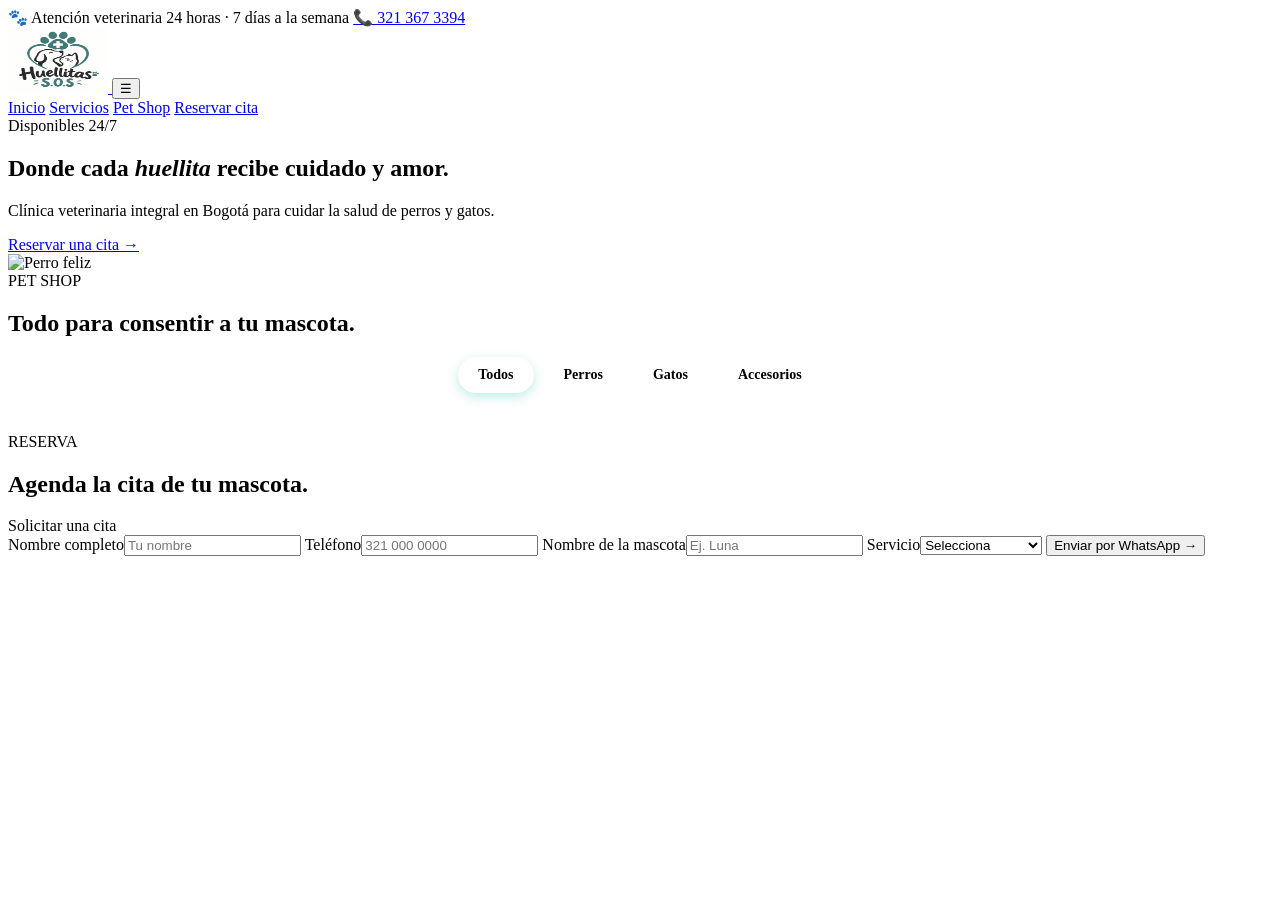
==== commit ec45dd48: "Update index.html" ====
--- a/index.html
+++ b/index.html
@@ -3,64 +3,20 @@
 <head>
 <meta charset="UTF-8">
 <meta name="viewport" content="width=device-width, initial-scale=1.0">
-<meta name="google-site-verification" content="aFbQshgoGU4dvKgk7rENRz8QE_BVlO_lOP3Rd7BvNfI" />
 <meta name="description" content="Huellitas SOS - Clínica veterinaria 24/7 en Bogotá. Salud, bienestar, spa y petshop para perros y gatos.">
 <title>Huellitas SOS | Clínica Veterinaria 24/7 en Bogotá</title>
 
 <link rel="icon" type="image/jpeg" href="logo-huellitas-sos.jpeg">
-<link rel="apple-touch-icon" href="logo-huellitas-sos.jpeg">
-
-<meta property="og:title" content="Huellitas SOS | Clínica Veterinaria 24/7 en Bogotá">
-<meta property="og:description" content="Clínica veterinaria integral con urgencias 24/7, spa, petshop y diagnóstico para perros y gatos.">
-<meta property="og:type" content="website">
-<meta property="og:url" content="https://wilin34.github.io/huellitas/">
-<meta property="og:image" content="https://wilin34.github.io/huellitas/logo-huellitas-sos.jpeg">
-<meta property="og:locale" content="es_CO">
-
-<meta name="twitter:card" content="summary_large_image">
-<meta name="twitter:title" content="Huellitas SOS | Clínica Veterinaria 24/7">
-<meta name="twitter:description" content="Cuidamos la salud y bienestar de perros y gatos en Bogotá.">
-<meta name="twitter:image" content="https://wilin34.github.io/huellitas/logo-huellitas-sos.jpeg">
-
-<link rel="canonical" href="https://wilin34.github.io/huellitas/">
-
-<!-- Optimización de Fuentes: Preconnect y Preload asíncrono -->
 <link rel="preconnect" href="https://fonts.googleapis.com">
 <link rel="preconnect" href="https://fonts.gstatic.com" crossorigin>
 <link rel="preload" as="style" href="https://fonts.googleapis.com/css2?family=DM+Sans:wght@400;500;600;700;800&family=Playfair+Display:wght@600;700;800&display=swap">
 <link rel="stylesheet" href="https://fonts.googleapis.com/css2?family=DM+Sans:wght@400;500;600;700;800&family=Playfair+Display:wght@600;700;800&display=swap" media="print" onload="this.media='all'">
 <noscript><link rel="stylesheet" href="https://fonts.googleapis.com/css2?family=DM+Sans:wght@400;500;600;700;800&family=Playfair+Display:wght@600;700;800&display=swap"></noscript>
 
-<!-- CSS Local -->
 <link rel="stylesheet" href="style.css">
-
-<script type="application/ld+json">
-{
-  "@context": "https://schema.org",
-  "@type": "VeterinaryCare",
-  "name": "Huellitas SOS",
-  "image": "https://wilin34.github.io/huellitas/logo-huellitas-sos.jpeg",
-  "url": "https://wilin34.github.io/huellitas/",
-  "telephone": "+573213673394",
-  "priceRange": "$$",
-  "address": {
-    "@type": "PostalAddress",
-    "addressLocality": "Bogotá",
-    "addressCountry": "CO"
-  },
-  "openingHoursSpecification": {
-    "@type": "OpeningHoursSpecification",
-    "dayOfWeek": ["Monday","Tuesday","Wednesday","Thursday","Friday","Saturday","Sunday"],
-    "opens": "00:00",
-    "closes": "23:59"
-  },
-  "description": "Clínica veterinaria 24/7 en Bogotá especializada en perros y gatos. Urgencias, consulta, spa, petshop y diagnóstico integral."
-}
-</script>
 </head>
 <body>
 
-<!-- TOP BAR -->
 <div class="topbar">
   <div class="wrap topbar-in">
     <span>🐾 Atención veterinaria 24 horas · 7 días a la semana</span>
@@ -68,414 +24,103 @@
   </div>
 </div>
 
-<!-- HEADER -->
 <header class="header" id="header">
   <div class="wrap nav">
     <a href="#inicio" class="brand" data-view="inicio">
-      <!-- Logo optimizado con width/height para evitar CLS -->
       <img src="logo-huellitas-sos.jpeg" alt="Logo Huellitas SOS" width="100" height="66">
     </a>
     <button class="menu-toggle" aria-label="Abrir menú">☰</button>
     <nav class="nav-links" id="navLinks">
       <a href="#inicio" data-view="inicio" class="active">Inicio</a>
-      <a href="#nosotros" data-view="nosotros">Nosotros</a>
       <a href="#servicios" data-view="servicios">Servicios</a>
       <a href="#petshop" data-view="petshop">Pet Shop</a>
-      <a href="#spa" data-view="spa">Spa</a>
-      <a href="#contacto" data-view="contacto">Contacto</a>
-      <a class="nav-cta" href="#reservar" data-view="reservar">Reservar cita</a>
+      <a href="#reservar" data-view="reservar">Reservar cita</a>
     </nav>
   </div>
 </header>
 
 <main>
-
-<!-- VISTA INICIO -->
+<!-- INICIO -->
 <section class="view active" id="inicio">
   <div class="hero">
-    <div class="hero-bg"></div>
     <div class="wrap hero-grid">
       <div class="hero-copy">
-        <div class="pill"><span class="pill-dot"></span> Estamos disponibles 24/7</div>
+        <div class="pill"><span class="pill-dot"></span> Disponibles 24/7</div>
         <h1>Donde cada <em>huellita</em> recibe cuidado y amor.</h1>
-        <p>Clínica veterinaria integral en Bogotá para cuidar la salud, bienestar y felicidad de perros y gatos en cada etapa de su vida.</p>
+        <p>Clínica veterinaria integral en Bogotá para cuidar la salud de perros y gatos.</p>
         <div class="hero-buttons">
           <a class="btn primary" href="#reservar" data-view="reservar">Reservar una cita <span>→</span></a>
-          <a class="btn ghost" href="#servicios" data-view="servicios">Conocer servicios</a>
-        </div>
-        <div class="hero-points">
-          <span>✓ Atención 24/7</span><span>✓ Diagnóstico integral</span><span>✓ Petshop & Spa</span>
         </div>
       </div>
       <div class="hero-visual">
-        <!-- Imagen optimizada: w=440&q=80 -->
-        <img class="hero-img" src="https://images.unsplash.com/photo-1583337130417-3346a1be7dee?auto=format&fit=crop&w=440&q=80" alt="Perro feliz en la veterinaria" width="440" height="550" fetchpriority="high">
-        <div class="hero-card">
-          <div class="emergency-badge">EMERGENCIAS</div>
-          <strong>¿Tu mascota necesita atención?</strong>
-          <p>Estamos disponibles día y noche para acompañarte cuando más nos necesitas.</p>
-          <a href="tel:+573213673394">Llamar ahora →</a>
-        </div>
+        <img class="hero-img" src="https://images.unsplash.com/photo-1583337130417-3346a1be7dee?auto=format&fit=crop&w=440&q=80" alt="Perro feliz" width="440" height="550">
       </div>
     </div>
   </div>
-
-  <section class="stats">
-    <div class="wrap stats-grid">
-      <div><b>24/7</b><span>Atención veterinaria</span></div>
-      <div><b>🐶 🐱</b><span>Perros y gatos</span></div>
-      <div><b>10+</b><span>Servicios especializados</span></div>
-      <div><b>📍</b><span>Bogotá, Colombia</span></div>
-    </div>
-  </section>
-
-  <section class="section welcome">
-    <div class="wrap">
-      <div class="section-head">
-        <span>BIENVENIDOS A HUELLITAS SOS</span>
-        <h2>Un lugar pensado para el bienestar de tu mascota.</h2>
-        <p>Somos una clínica veterinaria integral en Bogotá. Combinamos medicina preventiva, diagnóstico, urgencias 24/7, estética y tienda especializada, para que tu compañero reciba todo el cuidado que merece en un solo lugar.</p>
-      </div>
-      <div class="welcome-grid">
-        <article class="welcome-card">
-          <div class="welcome-icon">🏥</div>
-          <h3>Clínica veterinaria</h3>
-          <p>Consulta médica, vacunación, laboratorio, radiografía, ecografía, odontología, cirugía y hospitalización con profesionales certificados.</p>
-        </article>
-        <article class="welcome-card">
-          <div class="welcome-icon">🚑</div>
-          <h3>Urgencias 24/7</h3>
-          <p>Atención médica inmediata los 365 días del año. Siempre hay un veterinario disponible para tu mascota, a cualquier hora.</p>
-        </article>
-        <article class="welcome-card">
-          <div class="welcome-icon">🛍️</div>
-          <h3>Pet Shop</h3>
-          <p>Alimentos premium, accesorios, juguetes, higiene y todos los productos que tu mascota necesita, con asesoría especializada.</p>
-        </article>
-        <article class="welcome-card">
-          <div class="welcome-icon">✨</div>
-          <h3>Spa & Estética</h3>
-          <p>Baño, corte, cepillado, higiene dental y tratamientos de relajación con productos hipoalergénicos y personal capacitado.</p>
-        </article>
-      </div>
-    </div>
-  </section>
-
-  <section class="cta-band">
-    <div class="wrap cta-band-in">
-      <div>
-        <h3>¿Listo para consentir a tu mascota?</h3>
-        <p>Agenda su cita en menos de un minuto y recibe atención personalizada.</p>
-      </div>
-      <a class="btn primary" href="#reservar" data-view="reservar">Reservar cita ahora →</a>
-    </div>
-  </section>
 </section>
 
-
-<!-- VISTA NOSOTROS -->
-<section class="view" id="nosotros">
-  <div class="page-head">
-    <div class="wrap">
-      <span class="eyebrow">SOBRE NOSOTROS</span>
-      <h1>Más que una veterinaria, un lugar para sentirse en casa.</h1>
-      <p>Conoce nuestra historia, lo que nos mueve y el equipo que cuida de tu mascota como si fuera nuestra.</p>
-    </div>
-  </div>
-
-  <section class="section">
-    <div class="wrap about-grid">
-      <div class="about-photo">
-        <img src="https://images.unsplash.com/photo-1628009368231-7bb7cfcb0def?auto=format&fit=crop&w=600&q=80" alt="Veterinaria atendiendo una mascota" width="600" height="450" loading="lazy">
-      </div>
-      <div class="about-copy">
-        <span class="eyebrow">NUESTRA HISTORIA</span>
-        <h2>Nacimos del amor por los animales.</h2>
-        <p>Huellitas SOS nació en Bogotá con una idea clara: crear un espacio donde las mascotas reciban atención médica de alta calidad y donde sus familias se sientan acompañadas, escuchadas y bien asesoradas.</p>
-        <p>Hoy somos una clínica veterinaria integral que funciona 24 horas al día, 7 días a la semana. Atendemos perros y gatos de todas las edades, con un enfoque preventivo, humano y personalizado.</p>
-        <p>Creemos que cada huellita cuenta una historia, y nuestro trabajo es cuidar de esa historia en cada etapa de la vida.</p>
-      </div>
-    </div>
-  </section>
-
-  <section class="section section-alt">
-    <div class="wrap">
-      <div class="mvv-grid">
-        <article class="mvv-card">
-          <div class="mvv-icon">🎯</div>
-          <h3>Misión</h3>
-          <p>Brindar atención veterinaria integral, humana y de alta calidad a perros y gatos en Bogotá, promoviendo su salud, bienestar y calidad de vida, y acompañando a sus familias con cercanía, ética y profesionalismo.</p>
-        </article>
-        <article class="mvv-card">
-          <div class="mvv-icon">🌟</div>
-          <h3>Visión</h3>
-          <p>Ser reconocidos en 2030 como la clínica veterinaria de referencia en Bogotá por la calidez de nuestro trato, la excelencia médica de nuestro equipo y la innovación constante de nuestros servicios.</p>
-        </article>
-        <article class="mvv-card">
-          <div class="mvv-icon">💚</div>
-          <h3>Valores</h3>
-          <ul class="mvv-list">
-            <li><b>Amor por los animales:</b> cada paciente es tratado como parte de nuestra familia.</li>
-            <li><b>Ética profesional:</b> actuamos con transparencia y responsabilidad.</li>
-            <li><b>Cercanía:</b> escuchamos y acompañamos a cada familia.</li>
-            <li><b>Excelencia:</b> formación continua y tecnología al servicio del bienestar animal.</li>
-            <li><b>Compromiso 24/7:</b> estamos cuando más nos necesitan.</li>
-          </ul>
-        </article>
-      </div>
-    </div>
-  </section>
-
-  <section class="section">
-    <div class="wrap">
-      <div class="section-head">
-        <span>¿POR QUÉ ELEGIRNOS?</span>
-        <h2>Razones para confiar en Huellitas SOS.</h2>
-      </div>
-      <div class="reasons-grid">
-        <div class="reason"><b>✓</b><div><h4>Atención 24/7 real</h4><p>Médicos veterinarios disponibles todos los días del año para urgencias.</p></div></div>
-        <div class="reason"><b>✓</b><div><h4>Servicios integrales</h4><p>Consulta, diagnóstico, cirugía, hospitalización, spa y petshop en un mismo lugar.</p></div></div>
-        <div class="reason"><b>✓</b><div><h4>Equipo certificado</h4><p>Profesionales con formación continua y experiencia en pequeñas especies.</p></div></div>
-        <div class="reason"><b>✓</b><div><h4>Tecnología diagnóstica</h4><p>Laboratorio, rayos X y ecografía para diagnósticos precisos y oportunos.</p></div></div>
-        <div class="reason"><b>✓</b><div><h4>Trato cálido</h4><p>Ambiente amigable y sin estrés para tu mascota y para ti.</p></div></div>
-        <div class="reason"><b>✓</b><div><h4>Precios justos</h4><p>Tarifas transparentes, sin sorpresas, con planes adaptados a cada familia.</p></div></div>
-      </div>
-    </div>
-  </section>
-
-  <section class="cta-band">
-    <div class="wrap cta-band-in">
-      <div>
-        <h3>Ven a conocernos.</h3>
-        <p>Te esperamos con las puertas abiertas para ti y tu mascota.</p>
-      </div>
-      <a class="btn primary" href="#contacto" data-view="contacto">Ver cómo llegar →</a>
-    </div>
-  </section>
-</section>
-
-
-<!-- VISTA SERVICIOS -->
-<section class="view" id="servicios">
-  <div class="page-head">
-    <div class="wrap">
-      <span class="eyebrow">NUESTROS SERVICIOS</span>
-      <h1>Todo el cuidado que tu mascota necesita.</h1>
-      <p>Haz clic en cada servicio para conocer más detalles.</p>
-    </div>
-  </div>
-
-  <section class="section">
-    <div class="wrap">
-      <div class="services-grid-detailed">
-        <!-- (Los servicios se mantienen igual, omito para brevedad, pero debes conservarlos todos) -->
-        <article class="srv-card" data-service>
-          <div class="srv-header">
-            <div class="srv-icon">🩺</div>
-            <h3>Consulta médica general</h3>
-            <span class="srv-toggle">+</span>
-          </div>
-          <div class="srv-body">
-            <p>Valoración clínica completa para evaluar el estado general de tu mascota. Incluye revisión de signos vitales, examen físico, historia clínica y plan de tratamiento personalizado.</p>
-            <ul class="srv-list">
-              <li>Consulta preventiva o por enfermedad</li>
-              <li>Control de crecimiento para cachorros</li>
-              <li>Seguimiento de tratamientos</li>
-            </ul>
-            <a class="btn primary srv-cta" href="#reservar" data-view="reservar">Reservar este servicio →</a>
-          </div>
-        </article>
-
-        <article class="srv-card" data-service>
-          <div class="srv-header">
-            <div class="srv-icon">💉</div>
-            <h3>Vacunación</h3>
-            <span class="srv-toggle">+</span>
-          </div>
-          <div class="srv-body">
-            <p>Esquemas completos de vacunación para perros y gatos según su edad, estilo de vida y factores de riesgo. Te ayudamos a mantener al día su carné.</p>
-            <ul class="srv-list">
-              <li>Vacunas múltiples (parvovirus, distemper, etc.)</li>
-              <li>Antirrábica</li>
-              <li>Triple felina y leucemia felina</li>
-            </ul>
-            <a class="btn primary srv-cta" href="#reservar" data-view="reservar">Reservar este servicio →</a>
-          </div>
-        </article>
-        <!-- ... Añade el resto de servicios aquí ... -->
-      </div>
-    </div>
-  </section>
-
-  <section class="cta-band">
-    <div class="wrap cta-band-in">
-      <div>
-        <h3>¿Necesitas uno de nuestros servicios?</h3>
-        <p>Agenda tu cita y recibe atención personalizada en nuestra clínica.</p>
-      </div>
-      <a class="btn primary" href="#reservar" data-view="reservar">Reservar cita →</a>
-    </div>
-  </section>
-</section>
-
-
-<!-- VISTA PET SHOP (RECONOCIMIENTO) -->
+<!-- PET SHOP -->
 <section class="view" id="petshop">
   <div class="page-head">
     <div class="wrap">
       <span class="eyebrow">PET SHOP</span>
       <h1>Todo para consentir a tu mascota.</h1>
-      <p>Alimentos, accesorios, higiene y productos seleccionados con asesoría profesional.</p>
     </div>
   </div>
-
   <section class="section">
     <div class="wrap">
-      
-      <!-- ESTADO 1: CATÁLOGO GENERAL -->
       <div id="petshop-catalog">
-        <div class="section-head">
-          <span>CATEGORÍAS</span>
-          <h2>Explora nuestras categorías.</h2>
-        </div>
-        <div class="shop-filters" id="shopFilters">
-          <!-- Botones generados por JS -->
-        </div>
-        <div class="shop-grid" id="shopGrid">
-          <!-- Productos generados por JS -->
-        </div>
+        <div class="shop-filters" id="shopFilters"></div>
+        <div class="shop-grid" id="shopGrid"></div>
       </div>
 
-      <!-- ESTADO 2: VISTA DE PRODUCTO DETALLE (Oculto por defecto) -->
       <div id="product-detail" style="display: none;">
         <button class="btn ghost back-btn" id="backToCatalog">← Volver al catálogo</button>
-        
         <div class="product-detail-grid">
-          <!-- Imagen generada por JS -->
           <div class="product-detail-image" id="detailImage"></div>
-          
           <div class="product-detail-info">
             <span class="eyebrow" id="detailCategory"></span>
             <h2 id="detailTitle"></h2>
             <div class="product-price-large" id="detailPrice"></div>
             <p id="detailDescription"></p>
-            
-            <div class="product-actions">
-              <a href="https://wa.me/573213673394?text=Hola,%20estoy%20interesado%20en%20el%20producto:%20" target="_blank" rel="noopener" class="btn primary full" id="detailWhatsApp">
-                💬 Consultar por WhatsApp
-              </a>
-            </div>
-            <div class="product-trust">
-              <span>✓ Envío en Bogotá</span>
-              <span>✓ Asesoría veterinaria</span>
-              <span>✓ Productos originales</span>
-            </div>
+            <a href="#" target="_blank" class="btn primary full" id="detailWhatsApp">💬 Consultar por WhatsApp</a>
           </div>
         </div>
-
-        <!-- SECCIÓN DE ARTÍCULOS RELACIONADOS (TIPO TEMU) -->
         <div class="related-section">
           <h3>Quizás te guste también</h3>
-          <div class="shop-grid" id="relatedGrid">
-            <!-- Productos relacionados generados por JS -->
-          </div>
+          <div class="shop-grid" id="relatedGrid"></div>
         </div>
       </div>
-
-    </div>
-  </section>
-
-  <section class="cta-band">
-    <div class="wrap cta-band-in">
-      <div>
-        <h3>¿Buscas un producto específico?</h3>
-        <p>Escríbenos y te ayudamos a encontrarlo.</p>
-      </div>
-      <a class="btn primary" href="#contacto" data-view="contacto">Contáctanos →</a>
     </div>
   </section>
 </section>
 
-<!-- VISTA SPA, RESERVAR Y CONTACTO (Se mantienen igual, omito para brevedad) -->
-<!-- ... Pega aquí el resto de secciones de Spa, Reservar y Contacto tal como estaban ... -->
-
-</main>
-
-<!-- FOOTER -->
-<footer class="footer">
-  <div class="wrap footer-grid">
-    <div class="footer-brand">
-      <img src="logo-huellitas-sos.jpeg" alt="Huellitas SOS" width="110" height="75">
-      <p>Clínica veterinaria 24/7 en Bogotá. Cuidamos la salud y el bienestar de perros y gatos con amor y profesionalismo.</p>
-    </div>
-    <div>
-      <h4>Navegación</h4>
-      <ul>
-        <li><a href="#inicio" data-view="inicio">Inicio</a></li>
-        <li><a href="#nosotros" data-view="nosotros">Nosotros</a></li>
-        <li><a href="#servicios" data-view="servicios">Servicios</a></li>
-        <li><a href="#contacto" data-view="contacto">Contacto</a></li>
-      </ul>
-    </div>
-    <div>
-      <h4>Servicios</h4>
-      <ul>
-        <li><a href="#servicios" data-view="servicios">Consulta médica</a></li>
-        <li><a href="#servicios" data-view="servicios">Urgencias 24/7</a></li>
-        <li><a href="#petshop" data-view="petshop">Pet Shop</a></li>
-        <li><a href="#spa" data-view="spa">Spa & Estética</a></li>
-      </ul>
-    </div>
-    <div>
-      <h4>Contacto</h4>
-      <ul>
-        <li>📞 <a href="tel:+573213673394">321 367 3394</a></li>
-        <li>📍 Bogotá, Colombia</li>
-        <li>🕐 24 horas · 7 días</li>
-      </ul>
+<!-- RESERVAR -->
+<section class="view" id="reservar">
+  <div class="page-head">
+    <div class="wrap">
+      <span class="eyebrow">RESERVA</span>
+      <h1>Agenda la cita de tu mascota.</h1>
     </div>
   </div>
-  <div class="footer-bottom">
+  <section class="section">
     <div class="wrap">
-      <span>© 2025 Huellitas SOS. Todos los derechos reservados.</span>
-      <span>Hecho con 💚 para las mascotas de Bogotá</span>
+      <form class="appointment-form" id="appointmentForm">
+        <div class="form-title">Solicitar una cita</div>
+        <label>Nombre completo<input name="nombre" required placeholder="Tu nombre"></label>
+        <label>Teléfono<input name="telefono" required type="tel" placeholder="321 000 0000"></label>
+        <label>Nombre de la mascota<input name="mascota" required placeholder="Ej. Luna"></label>
+        <label>Servicio<select name="servicio" required>
+          <option value="">Selecciona</option>
+          <option>Consulta médica</option>
+          <option>Spa</option>
+        </select></label>
+        <button type="submit" class="btn primary full">Enviar por WhatsApp →</button>
+      </form>
     </div>
-  </div>
-</footer>
-
-<!-- CHATBOT (Se mantiene igual) -->
-<div class="chatbot" id="chatbot">
-  <button class="chatbot-toggle" id="chatbotToggle" aria-label="Abrir chat">
-    <span class="chatbot-dog">🐶</span>
-    <span class="chatbot-badge">1</span>
-  </button>
-  <div class="chatbot-window" id="chatbotWindow">
-    <div class="chatbot-header">
-      <div class="chatbot-avatar">🐶</div>
-      <div class="chatbot-info">
-        <b>Huellitas Bot</b>
-        <span>● En línea ahora</span>
-      </div>
-      <button class="chatbot-close" id="chatbotClose" aria-label="Cerrar">×</button>
-    </div>
-    <div class="chatbot-body" id="chatbotBody">
-      <div class="chat-msg bot">¡Hola! 🐾 Soy <b>Huellitas Bot</b>, el perrito virtual de la clínica.</div>
-      <div class="chat-msg bot">¿En qué te puedo ayudar hoy? Elige una opción:</div>
-    </div>
-    <div class="chatbot-options" id="chatbotOptions">
-      <button data-option="cita">📅 Agendar una cita</button>
-      <button data-option="urgencia">🚑 Urgencia 24/7</button>
-      <button data-option="servicios">🩺 Info de servicios</button>
-      <button data-option="spa">✨ Spa y estética</button>
-      <button data-option="petshop">🛍️ Pet Shop</button>
-      <button data-option="humano">💬 Hablar con un humano</button>
-    </div>
-    <div class="chatbot-input">
-      <input type="text" id="chatbotText" placeholder="Escribe tu mensaje...">
-      <button id="chatbotSend" aria-label="Enviar">➤</button>
-    </div>
-  </div>
-</div>
+  </section>
+</section>
+</main>
 
 <script src="script.js"></script>
 </body>
--- a/style.css
+++ b/style.css
@@ -1,1848 +1,197 @@
 /* ============================================================
-   HUELLITAS SOS - ESTILOS COMPLETOS
+   NUEVOS ESTILOS: PET SHOP CATÁLOGO Y DETALLE
 ============================================================ */
 
-@import url('https://fonts.googleapis.com/css2?family=Inter:wght@400;500;600;700;800&family=Outfit:wght@500;600;700;800&display=swap');
-
-:root {
-    --primary: #00B894;
-    --primary-dark: #009B7D;
-    --primary-light: #E0F7F1;
-    --secondary: #FFB800;
-    --accent: #FF6B6B;
-    --accent-soft: #FFE5E5;
-    --purple: #6C5CE7;
-    --neutral-bg: #FAFBFC;
-    --white: #FFFFFF;
-    --ink: #1A2E35;
-    --muted: #5C6B73;
-    --line: #E8ECEF;
-    --shadow: 0 4px 20px rgba(0, 184, 148, 0.08);
-    --shadow-hover: 0 16px 40px rgba(0, 184, 148, 0.18);
-}
-
-* {
-    box-sizing: border-box;
-    margin: 0;
-    padding: 0;
-}
-
-html {
-    scroll-behavior: smooth;
-    scroll-padding-top: 100px;
-}
-
-body {
-    background: var(--neutral-bg);
-    color: var(--ink);
-    font-family: "Inter", -apple-system, sans-serif;
-    line-height: 1.65;
-    overflow-x: hidden;
-    -webkit-font-smoothing: antialiased;
-}
-
-.wrap {
-    width: min(1200px, 92%);
-    margin: auto;
-}
-
-a {
-    text-decoration: none;
-    color: inherit;
-    transition: color 0.25s ease;
-}
-
-img {
-    max-width: 100%;
-    display: block;
-}
-
-/* TOP BAR */
-.topbar {
-    background: linear-gradient(90deg, var(--primary) 0%, var(--primary-dark) 100%);
-    color: var(--white);
-    font-size: 13px;
-    font-weight: 500;
-}
-
-.topbar-in {
-    min-height: 44px;
+.shop-filters {
     display: flex;
-    justify-content: space-between;
-    align-items: center;
-    gap: 20px;
+    gap: 10px;
+    justify-content: center;
+    margin-bottom: 40px;
     flex-wrap: wrap;
 }
 
-.topbar a {
-    font-weight: 700;
-    color: var(--white);
-    background: rgba(255, 255, 255, 0.18);
-    padding: 6px 14px;
+.filter-btn {
+    background: var(--white);
+    border: 1px solid var(--line);
+    padding: 10px 20px;
     border-radius: 99px;
-    transition: all 0.25s ease;
-}
-
-.topbar a:hover {
-    background: rgba(255, 255, 255, 0.3);
-    transform: translateY(-1px);
-}
-
-/* HEADER */
-.header {
-    position: sticky;
-    top: 0;
-    z-index: 1000;
-    background: rgba(255, 255, 255, 0.96);
-    backdrop-filter: blur(16px);
-    -webkit-backdrop-filter: blur(16px);
-    border-bottom: 1px solid var(--line);
-    box-shadow: 0 2px 20px rgba(0, 0, 0, 0.04);
-}
-
-.nav {
-    height: 84px;
-    display: flex;
-    align-items: center;
-    gap: 20px;
-}
-
-.brand {
-    width: 100px;
-    height: 66px;
-    display: flex;
-    align-items: center;
-    flex-shrink: 0;
-}
-
-.brand img {
-    width: 100%;
-    height: 100%;
-    object-fit: contain;
-    mix-blend-mode: multiply;
-}
-
-.nav-links {
-    margin-left: auto;
-    display: flex;
-    align-items: center;
-    gap: 28px;
     font-size: 14px;
     font-weight: 600;
-    color: var(--ink);
-}
-
-.nav-links a:not(.nav-cta) {
-    position: relative;
-    padding: 8px 4px;
-    transition: color 0.25s ease;
-    cursor: pointer;
-}
-
-.nav-links a:not(.nav-cta):hover,
-.nav-links a:not(.nav-cta).active {
-    color: var(--primary);
-}
-
-.nav-links a:not(.nav-cta)::after {
-    content: "";
-    position: absolute;
-    left: 0;
-    right: 100%;
-    bottom: 0;
-    height: 3px;
-    background: linear-gradient(90deg, var(--primary), var(--secondary));
-    transition: right 0.35s cubic-bezier(0.4, 0, 0.2, 1);
-    border-radius: 3px;
-}
-
-.nav-links a:not(.nav-cta):hover::after,
-.nav-links a:not(.nav-cta).active::after {
-    right: 0;
-}
-
-.nav-cta {
-    background: linear-gradient(135deg, var(--primary), var(--primary-dark));
-    color: #fff !important;
-    padding: 12px 24px;
-    border-radius: 10px;
-    font-weight: 700;
-    box-shadow: 0 6px 18px rgba(0, 184, 148, 0.35);
-    transition: all 0.3s ease;
-}
-
-.nav-cta:hover {
-    transform: translateY(-3px);
-    box-shadow: 0 10px 28px rgba(0, 184, 148, 0.5);
-}
-
-.menu-toggle {
-    display: none;
-    background: none;
-    border: 0;
-    font-size: 28px;
-    color: var(--primary);
-    cursor: pointer;
-    margin-left: auto;
-    padding: 8px 12px;
-}
-
-/* VISTAS */
-.view {
-    display: none;
-    animation: fadeIn 0.45s ease;
-}
-
-.view.active {
-    display: block;
-}
-
-@keyframes fadeIn {
-    from { opacity: 0; transform: translateY(12px); }
-    to { opacity: 1; transform: translateY(0); }
-}
-
-/* BOTONES */
-.btn {
-    display: inline-flex;
-    align-items: center;
-    justify-content: center;
-    gap: 8px;
-    border: 0;
-    cursor: pointer;
-    font: inherit;
-    font-weight: 700;
-    border-radius: 12px;
-    padding: 15px 30px;
-    transition: all 0.3s cubic-bezier(0.4, 0, 0.2, 1);
-    font-size: 15px;
-    white-space: nowrap;
-}
-
-.btn.primary {
-    background: linear-gradient(135deg, var(--primary), var(--primary-dark));
-    color: #fff;
-    box-shadow: 0 6px 20px rgba(0, 184, 148, 0.35);
-}
-
-.btn.primary:hover {
-    transform: translateY(-3px);
-    box-shadow: 0 12px 30px rgba(0, 184, 148, 0.5);
-}
-
-.btn.ghost {
-    border: 2px solid var(--line);
-    color: var(--ink);
-    background: var(--white);
-}
-
-.btn.ghost:hover {
-    border-color: var(--primary);
-    color: var(--primary);
-    background: var(--primary-light);
-    transform: translateY(-3px);
-}
-
-.btn.full {
-    width: 100%;
-}
-
-/* HERO */
-.hero {
-    position: relative;
-    padding: 100px 0 120px;
-    background: linear-gradient(135deg, #E0F7F1 0%, #FFF9E6 50%, #FFFFFF 100%);
-    overflow: hidden;
-}
-
-.hero::before {
-    content: "";
-    position: absolute;
-    top: -100px;
-    right: -100px;
-    width: 500px;
-    height: 500px;
-    background: radial-gradient(circle, rgba(255, 184, 0, 0.15) 0%, transparent 70%);
-    border-radius: 50%;
-    pointer-events: none;
-}
-
-.hero::after {
-    content: "";
-    position: absolute;
-    bottom: -150px;
-    left: -100px;
-    width: 450px;
-    height: 450px;
-    background: radial-gradient(circle, rgba(0, 184, 148, 0.12) 0%, transparent 70%);
-    border-radius: 50%;
-    pointer-events: none;
-}
-
-.hero-grid {
-    display: grid;
-    grid-template-columns: 1.1fr 1fr;
-    align-items: center;
-    gap: 60px;
-    position: relative;
-    z-index: 2;
-}
-
-.hero-copy {
-    max-width: 580px;
-}
-
-.pill {
-    display: inline-flex;
-    align-items: center;
-    gap: 10px;
-    color: var(--primary-dark);
-    background: var(--white);
-    padding: 9px 18px;
-    border-radius: 99px;
-    font-size: 13px;
-    font-weight: 700;
-    margin-bottom: 24px;
-    box-shadow: 0 4px 14px rgba(0, 184, 148, 0.15);
-    border: 1px solid var(--primary-light);
-}
-
-.pill-dot {
-    width: 9px;
-    height: 9px;
-    background: var(--primary);
-    border-radius: 50%;
-    display: inline-block;
-    animation: pulse 2s infinite;
-}
-
-@keyframes pulse {
-    0% { box-shadow: 0 0 0 0 rgba(0, 184, 148, 0.6); }
-    70% { box-shadow: 0 0 0 12px rgba(0, 184, 148, 0); }
-    100% { box-shadow: 0 0 0 0 rgba(0, 184, 148, 0); }
-}
-
-.hero h1 {
-    font-family: "Outfit", sans-serif;
-    font-size: clamp(38px, 5.2vw, 60px);
-    line-height: 1.08;
-    margin: 0 0 24px;
-    letter-spacing: -1.5px;
-    font-weight: 800;
-    color: var(--ink);
-}
-
-.hero h1 em {
-    font-style: normal;
-    background: linear-gradient(135deg, var(--primary), var(--secondary));
-    -webkit-background-clip: text;
-    background-clip: text;
-    -webkit-text-fill-color: transparent;
-}
-
-.hero p {
-    font-size: 17px;
-    max-width: 500px;
     color: var(--muted);
-    margin: 0 0 36px;
-    line-height: 1.7;
-}
-
-.hero-buttons {
-    display: flex;
-    gap: 16px;
-    margin-bottom: 36px;
-    flex-wrap: wrap;
-}
-
-.hero-points {
-    display: flex;
-    flex-wrap: wrap;
-    gap: 12px;
-    font-size: 13.5px;
-    font-weight: 600;
-    color: var(--ink);
-}
-
-.hero-points span {
-    background: var(--white);
-    padding: 8px 16px;
-    border-radius: 99px;
-    box-shadow: 0 3px 12px rgba(0, 0, 0, 0.05);
-    border: 1px solid var(--line);
-}
-
-.hero-visual {
-    position: relative;
-    display: flex;
-    justify-content: center;
-    align-items: center;
-}
-
-.hero-visual .hero-img {
-    width: 100%;
-    max-width: 440px;
-    height: auto;
-    border-radius: 28px;
-    box-shadow: 0 30px 60px rgba(0, 184, 148, 0.2);
-    object-fit: cover;
-    aspect-ratio: 4/5;
-}
-
-.hero-card {
-    position: absolute;
-    bottom: -30px;
-    left: -30px;
-    background: var(--white);
-    padding: 26px;
-    border-radius: 20px;
-    box-shadow: 0 20px 50px rgba(0, 0, 0, 0.15);
-    max-width: 280px;
-    border: 1px solid var(--line);
-    z-index: 3;
-}
-
-.emergency-badge {
-    display: inline-block;
-    font-size: 11px;
-    font-weight: 800;
-    color: var(--white);
-    background: linear-gradient(135deg, var(--accent), #FF5252);
-    letter-spacing: 1.5px;
-    margin-bottom: 10px;
-    padding: 5px 12px;
-    border-radius: 6px;
-    text-transform: uppercase;
-}
-
-.hero-card strong {
-    font-family: "Outfit", sans-serif;
-    font-size: 18px;
-    display: block;
-    line-height: 1.3;
-    color: var(--ink);
-    margin-bottom: 8px;
-}
-
-.hero-card p {
-    font-size: 13px;
-    color: var(--muted);
-    margin: 0 0 16px;
-    line-height: 1.5;
-}
-
-.hero-card a {
-    color: var(--primary);
-    font-weight: 700;
-    font-size: 14px;
-}
-
-/* STATS */
-.stats {
-    background: var(--white);
-    padding: 40px 0;
-    border-bottom: 1px solid var(--line);
-}
-
-.stats-grid {
-    display: grid;
-    grid-template-columns: repeat(4, 1fr);
-    gap: 30px;
-    text-align: center;
-}
-
-.stats-grid div {
-    display: flex;
-    flex-direction: column;
-    gap: 6px;
-}
-
-.stats-grid b {
-    font-family: "Outfit", sans-serif;
-    font-size: 32px;
-    color: var(--primary);
-    font-weight: 800;
-}
-
-.stats-grid span {
-    font-size: 13px;
-    color: var(--muted);
-    font-weight: 600;
-}
-
-/* SECCIONES */
-.section {
-    padding: 90px 0;
-}
-
-.section-alt {
-    background: linear-gradient(180deg, var(--primary-light) 0%, var(--white) 100%);
-}
-
-.section-head {
-    text-align: center;
-    max-width: 720px;
-    margin: 0 auto 60px;
-}
-
-.section-head span,
-.eyebrow {
-    display: inline-block;
-    font-size: 12px;
-    font-weight: 800;
-    letter-spacing: 2px;
-    color: var(--primary);
-    background: var(--primary-light);
-    padding: 7px 16px;
-    border-radius: 99px;
-    margin-bottom: 16px;
-    text-transform: uppercase;
-}
-
-.section-head h2 {
-    font-family: "Outfit", sans-serif;
-    font-size: clamp(28px, 3.5vw, 42px);
-    line-height: 1.15;
-    letter-spacing: -1px;
-    margin: 0 0 18px;
-    font-weight: 800;
-    color: var(--ink);
-}
-
-.section-head p {
-    font-size: 16.5px;
-    color: var(--muted);
-    line-height: 1.7;
-}
-
-/* PAGE HEAD */
-.page-head {
-    background: linear-gradient(135deg, var(--primary) 0%, var(--primary-dark) 100%);
-    color: var(--white);
-    padding: 80px 0 70px;
-    position: relative;
-    overflow: hidden;
-}
-
-.page-head::before {
-    content: "";
-    position: absolute;
-    top: -80px;
-    right: -80px;
-    width: 400px;
-    height: 400px;
-    background: radial-gradient(circle, rgba(255, 184, 0, 0.25) 0%, transparent 70%);
-    border-radius: 50%;
-}
-
-.page-head::after {
-    content: "🐾";
-    position: absolute;
-    bottom: -30px;
-    left: 5%;
-    font-size: 180px;
-    opacity: 0.08;
-    transform: rotate(-15deg);
-}
-
-.page-head .wrap {
-    position: relative;
-    z-index: 2;
-}
-
-.page-head .eyebrow {
-    background: rgba(255, 255, 255, 0.2);
-    color: var(--white);
-    backdrop-filter: blur(10px);
-}
-
-.page-head h1 {
-    font-family: "Outfit", sans-serif;
-    font-size: clamp(30px, 4vw, 46px);
-    line-height: 1.15;
-    letter-spacing: -1px;
-    margin: 0 0 16px;
-    font-weight: 800;
-    max-width: 820px;
-}
-
-.page-head p {
-    font-size: 17px;
-    max-width: 700px;
-    opacity: 0.95;
-    line-height: 1.7;
-}
-
-/* WELCOME */
-.welcome-grid {
-    display: grid;
-    grid-template-columns: repeat(auto-fit, minmax(250px, 1fr));
-    gap: 26px;
-}
-
-.welcome-card {
-    background: var(--white);
-    padding: 34px 28px;
-    border-radius: 20px;
-    border: 1px solid var(--line);
-    box-shadow: var(--shadow);
-    transition: all 0.35s cubic-bezier(0.4, 0, 0.2, 1);
-    position: relative;
-    overflow: hidden;
-}
-
-.welcome-card::before {
-    content: "";
-    position: absolute;
-    top: 0;
-    left: 0;
-    right: 0;
-    height: 4px;
-    background: linear-gradient(90deg, var(--primary), var(--secondary));
-    transform: scaleX(0);
-    transform-origin: left;
-    transition: transform 0.35s ease;
-}
-
-.welcome-card:hover {
-    transform: translateY(-8px);
-    box-shadow: var(--shadow-hover);
-    border-color: var(--primary-light);
-}
-
-.welcome-card:hover::before {
-    transform: scaleX(1);
-}
-
-.welcome-icon {
-    width: 64px;
-    height: 64px;
-    border-radius: 16px;
-    background: linear-gradient(135deg, var(--primary-light), #D4F5EA);
-    display: flex;
-    align-items: center;
-    justify-content: center;
-    font-size: 30px;
-    margin-bottom: 20px;
-}
-
-.welcome-card h3 {
-    font-family: "Outfit", sans-serif;
-    font-size: 20px;
-    margin: 0 0 10px;
-    font-weight: 700;
-    color: var(--ink);
-}
-
-.welcome-card p {
-    font-size: 14.5px;
-    color: var(--muted);
-    line-height: 1.65;
-}
-
-/* CTA BAND */
-.cta-band {
-    background: linear-gradient(135deg, var(--ink) 0%, #2D4A52 100%);
-    color: var(--white);
-    padding: 60px 0;
-    position: relative;
-    overflow: hidden;
-}
-
-.cta-band::before {
-    content: "";
-    position: absolute;
-    top: -50px;
-    right: -50px;
-    width: 300px;
-    height: 300px;
-    background: radial-gradient(circle, rgba(0, 184, 148, 0.3) 0%, transparent 70%);
-    border-radius: 50%;
-}
-
-.cta-band-in {
-    display: flex;
-    justify-content: space-between;
-    align-items: center;
-    gap: 30px;
-    flex-wrap: wrap;
-    position: relative;
-    z-index: 2;
-}
-
-.cta-band h3 {
-    font-family: "Outfit", sans-serif;
-    font-size: 26px;
-    margin: 0 0 8px;
-    font-weight: 700;
-}
-
-.cta-band p {
-    font-size: 15px;
-    opacity: 0.85;
-    margin: 0;
-}
-
-/* ABOUT */
-.about-grid {
-    display: grid;
-    grid-template-columns: 1fr 1fr;
-    gap: 60px;
-    align-items: center;
-}
-
-.about-photo img {
-    width: 100%;
-    border-radius: 24px;
-    box-shadow: 0 30px 60px rgba(0, 184, 148, 0.2);
-    aspect-ratio: 4/3;
-    object-fit: cover;
-}
-
-.about-copy h2 {
-    font-family: "Outfit", sans-serif;
-    font-size: clamp(26px, 3vw, 38px);
-    line-height: 1.2;
-    letter-spacing: -1px;
-    margin: 0 0 20px;
-    font-weight: 800;
-}
-
-.about-copy p {
-    font-size: 16px;
-    color: var(--muted);
-    line-height: 1.75;
-    margin-bottom: 16px;
-}
-
-/* MVV */
-.mvv-grid {
-    display: grid;
-    grid-template-columns: repeat(auto-fit, minmax(300px, 1fr));
-    gap: 26px;
-}
-
-.mvv-card {
-    background: var(--white);
-    padding: 36px 30px;
-    border-radius: 20px;
-    border: 1px solid var(--line);
-    box-shadow: var(--shadow);
-    transition: all 0.35s ease;
-}
-
-.mvv-card:hover {
-    transform: translateY(-6px);
-    box-shadow: var(--shadow-hover);
-}
-
-.mvv-icon {
-    width: 62px;
-    height: 62px;
-    border-radius: 16px;
-    background: linear-gradient(135deg, var(--primary), var(--primary-dark));
-    display: flex;
-    align-items: center;
-    justify-content: center;
-    font-size: 28px;
-    margin-bottom: 20px;
-    box-shadow: 0 8px 20px rgba(0, 184, 148, 0.3);
-}
-
-.mvv-card h3 {
-    font-family: "Outfit", sans-serif;
-    font-size: 22px;
-    margin: 0 0 14px;
-    font-weight: 700;
-}
-
-.mvv-card p {
-    font-size: 15px;
-    color: var(--muted);
-    line-height: 1.7;
-}
-
-.mvv-list {
-    list-style: none;
-    padding: 0;
-    display: flex;
-    flex-direction: column;
-    gap: 12px;
-}
-
-.mvv-list li {
-    font-size: 14.5px;
-    color: var(--muted);
-    padding-left: 24px;
-    position: relative;
-    line-height: 1.6;
-}
-
-.mvv-list li::before {
-    content: "✓";
-    position: absolute;
-    left: 0;
-    color: var(--primary);
-    font-weight: 800;
-    font-size: 16px;
-}
-
-.mvv-list b {
-    color: var(--ink);
-    font-weight: 700;
-}
-
-/* REASONS */
-.reasons-grid {
-    display: grid;
-    grid-template-columns: repeat(auto-fit, minmax(300px, 1fr));
-    gap: 22px;
-}
-
-.reason {
-    display: flex;
-    gap: 18px;
-    background: var(--white);
-    padding: 26px;
-    border-radius: 16px;
-    border: 1px solid var(--line);
-    transition: all 0.3s ease;
-}
-
-.reason:hover {
-    border-color: var(--primary);
-    box-shadow: var(--shadow);
-    transform: translateY(-4px);
-}
-
-.reason > b {
-    flex-shrink: 0;
-    width: 42px;
-    height: 42px;
-    border-radius: 12px;
-    background: linear-gradient(135deg, var(--primary), var(--primary-dark));
-    color: var(--white);
-    display: flex;
-    align-items: center;
-    justify-content: center;
-    font-size: 20px;
-    font-weight: 800;
-    box-shadow: 0 6px 16px rgba(0, 184, 148, 0.3);
-}
-
-.reason h4 {
-    font-family: "Outfit", sans-serif;
-    font-size: 16.5px;
-    margin: 0 0 6px;
-    font-weight: 700;
-}
-
-.reason p {
-    font-size: 14px;
-    color: var(--muted);
-    line-height: 1.6;
-    margin: 0;
-}
-
-/* SERVICIOS - ACORDEÓN */
-.services-grid-detailed {
-    display: grid;
-    grid-template-columns: repeat(auto-fit, minmax(320px, 1fr));
-    gap: 24px;
-    align-items: start;
-}
-
-.srv-card {
-    background: var(--white);
-    border-radius: 20px;
-    border: 1px solid var(--line);
-    box-shadow: var(--shadow);
-    transition: all 0.35s cubic-bezier(0.4, 0, 0.2, 1);
-    position: relative;
-    overflow: hidden;
-    cursor: pointer;
-}
-
-.srv-header {
-    display: flex;
-    align-items: center;
-    gap: 16px;
-    padding: 24px 26px;
-    transition: background 0.3s ease;
-    position: relative;
-}
-
-.srv-icon {
-    width: 54px;
-    height: 54px;
-    border-radius: 14px;
-    background: linear-gradient(135deg, var(--primary-light), #D4F5EA);
-    display: flex;
-    align-items: center;
-    justify-content: center;
-    font-size: 26px;
-    flex-shrink: 0;
-    transition: transform 0.3s ease;
-}
-
-.srv-header h3 {
-    font-family: "Outfit", sans-serif;
-    font-size: 18px;
-    font-weight: 700;
-    margin: 0;
-    color: var(--ink);
-    flex: 1;
-    transition: color 0.3s ease;
-}
-
-.srv-toggle {
-    font-size: 26px;
-    font-weight: 300;
-    color: var(--primary);
-    width: 36px;
-    height: 36px;
-    border-radius: 50%;
-    background: var(--primary-light);
-    display: flex;
-    align-items: center;
-    justify-content: center;
-    transition: all 0.35s cubic-bezier(0.4, 0, 0.2, 1);
-    flex-shrink: 0;
-    line-height: 1;
-}
-
-.srv-card:hover {
-    transform: translateY(-4px);
-    box-shadow: var(--shadow-hover);
-}
-
-.srv-card:hover .srv-icon {
-    transform: scale(1.1) rotate(-5deg);
-}
-
-.srv-card.active {
-    box-shadow: 0 20px 45px rgba(0, 184, 148, 0.18);
-    border-color: var(--primary);
-}
-
-.srv-card.active .srv-header {
-    background: linear-gradient(135deg, var(--primary-light), #D4F5EA);
-}
-
-.srv-card.active .srv-header h3 {
-    color: var(--primary-dark);
-}
-
-.srv-card.active .srv-toggle {
-    transform: rotate(135deg);
-    background: var(--primary);
-    color: var(--white);
-}
-
-.srv-body {
-    max-height: 0;
-    overflow: hidden;
-    transition: max-height 0.5s cubic-bezier(0.4, 0, 0.2, 1), padding 0.35s ease;
-    padding: 0 26px;
-    border-top: 1px solid transparent;
-}
-
-.srv-card.active .srv-body {
-    max-height: 600px;
-    padding: 20px 26px 26px;
-    border-top: 1px solid var(--line);
-}
-
-.srv-body p {
-    font-size: 14.5px;
-    color: var(--muted);
-    line-height: 1.7;
-    margin-bottom: 16px;
-}
-
-.srv-list {
-    list-style: none;
-    padding: 0;
-    display: flex;
-    flex-direction: column;
-    gap: 8px;
-    margin-bottom: 20px;
-}
-
-.srv-list li {
-    font-size: 13.5px;
-    color: var(--muted);
-    padding-left: 22px;
-    position: relative;
-    line-height: 1.5;
-}
-
-.srv-list li::before {
-    content: "✓";
-    position: absolute;
-    left: 0;
-    color: var(--primary);
-    font-weight: 800;
-}
-
-.srv-cta {
-    padding: 12px 22px;
-    font-size: 14px;
-    margin-top: 4px;
-}
-
-.srv-card::after {
-    content: "";
-    position: absolute;
-    bottom: 0;
-    left: 0;
-    right: 0;
-    height: 4px;
-    background: linear-gradient(90deg, var(--primary), var(--secondary), var(--accent));
-    transform: scaleX(0);
-    transform-origin: left;
-    transition: transform 0.4s ease;
-}
-
-.srv-card.active::after {
-    transform: scaleX(1);
-}
-
-/* SHOP */
-.shop-grid {
-    display: grid;
-    grid-template-columns: repeat(auto-fit, minmax(280px, 1fr));
-    gap: 26px;
-}
-
-.shop-card {
-    background: var(--white);
-    padding: 34px 28px;
-    border-radius: 20px;
-    border: 1px solid var(--line);
-    box-shadow: var(--shadow);
-    transition: all 0.35s ease;
-}
-
-.shop-card:hover {
-    transform: translateY(-8px);
-    box-shadow: var(--shadow-hover);
-    border-color: var(--secondary);
-}
-
-.shop-icon {
-    width: 66px;
-    height: 66px;
-    border-radius: 18px;
-    background: linear-gradient(135deg, #FFF4D6, #FFE9A8);
-    display: flex;
-    align-items: center;
-    justify-content: center;
-    font-size: 32px;
-    margin-bottom: 20px;
-    box-shadow: 0 6px 18px rgba(255, 184, 0, 0.2);
-}
-
-.shop-card h3 {
-    font-family: "Outfit", sans-serif;
-    font-size: 19px;
-    margin: 0 0 12px;
-    font-weight: 700;
-}
-
-.shop-card > p {
-    font-size: 14.5px;
-    color: var(--muted);
-    line-height: 1.65;
-    margin-bottom: 16px;
-}
-
-.shop-list {
-    list-style: none;
-    padding: 0;
-    display: flex;
-    flex-direction: column;
-    gap: 8px;
-}
-
-.shop-list li {
-    font-size: 13.5px;
-    color: var(--muted);
-    padding-left: 22px;
-    position: relative;
-}
-
-.shop-list li::before {
-    content: "•";
-    position: absolute;
-    left: 6px;
-    color: var(--secondary);
-    font-weight: 900;
-    font-size: 18px;
-    line-height: 1;
-    top: 2px;
-}
-
-/* BOOKING */
-.booking-grid {
-    display: grid;
-    grid-template-columns: 1fr 1.2fr;
-    gap: 50px;
-    align-items: start;
-}
-
-.booking-intro h2 {
-    font-family: "Outfit", sans-serif;
-    font-size: 32px;
-    margin: 12px 0 24px;
-    font-weight: 800;
-    letter-spacing: -0.5px;
-}
-
-.steps {
-    list-style: none;
-    padding: 0;
-    display: flex;
-    flex-direction: column;
-    gap: 16px;
-    margin-bottom: 32px;
-}
-
-.steps li {
-    display: flex;
-    gap: 14px;
-    font-size: 15px;
-    color: var(--muted);
-    line-height: 1.6;
-    background: var(--white);
-    padding: 16px 20px;
-    border-radius: 14px;
-    border: 1px solid var(--line);
-    align-items: flex-start;
-}
-
-.steps li b {
-    flex-shrink: 0;
-    width: 30px;
-    height: 30px;
-    border-radius: 50%;
-    background: linear-gradient(135deg, var(--primary), var(--primary-dark));
-    color: var(--white);
-    display: flex;
-    align-items: center;
-    justify-content: center;
-    font-size: 14px;
-    font-weight: 800;
-}
-
-.booking-note {
-    background: linear-gradient(135deg, var(--accent-soft), #FFF0F0);
-    padding: 20px 24px;
-    border-radius: 16px;
-    border-left: 4px solid var(--accent);
-}
-
-.booking-note b {
-    display: block;
-    color: var(--accent);
-    font-size: 13px;
-    letter-spacing: 1px;
-    text-transform: uppercase;
-    margin-bottom: 6px;
-}
-
-.booking-note span {
-    font-size: 14.5px;
-    color: var(--ink);
-    line-height: 1.6;
-}
-
-.booking-note a {
-    color: var(--accent);
-    font-weight: 700;
-    text-decoration: underline;
-}
-
-/* FORM */
-.appointment-form {
-    background: var(--white);
-    padding: 40px;
-    border-radius: 24px;
-    border: 1px solid var(--line);
-    box-shadow: 0 20px 50px rgba(0, 184, 148, 0.1);
-}
-
-.form-title {
-    font-family: "Outfit", sans-serif;
-    font-size: 22px;
-    font-weight: 700;
-    margin-bottom: 24px;
-    padding-bottom: 16px;
-    border-bottom: 2px solid var(--primary-light);
-    color: var(--ink);
-}
-
-.appointment-form label {
-    display: flex;
-    flex-direction: column;
-    gap: 8px;
-    font-size: 13.5px;
-    font-weight: 600;
-    color: var(--ink);
-    margin-bottom: 18px;
-}
-
-.appointment-form input,
-.appointment-form select,
-.appointment-form textarea {
-    font: inherit;
-    font-size: 14.5px;
-    padding: 13px 16px;
-    border-radius: 12px;
-    border: 1.5px solid var(--line);
-    background: var(--neutral-bg);
-    color: var(--ink);
-    transition: all 0.25s ease;
-    outline: none;
-    width: 100%;
-}
-
-.appointment-form input:focus,
-.appointment-form select:focus,
-.appointment-form textarea:focus {
-    border-color: var(--primary);
-    background: var(--white);
-    box-shadow: 0 0 0 4px rgba(0, 184, 148, 0.12);
-}
-
-.appointment-form .row {
-    display: grid;
-    grid-template-columns: 1fr 1fr;
-    gap: 18px;
-}
-
-.appointment-form textarea {
-    resize: vertical;
-    font-family: inherit;
-}
-
-/* CONTACT */
-.contact-grid {
-    display: grid;
-    grid-template-columns: 1.2fr 1fr;
-    gap: 50px;
-    align-items: start;
-}
-
-.contact-info h2 {
-    font-family: "Outfit", sans-serif;
-    font-size: 28px;
-    margin: 0 0 28px;
-    font-weight: 800;
-    letter-spacing: -0.5px;
-}
-
-.contact-item {
-    display: flex;
-    gap: 18px;
-    align-items: flex-start;
-    padding: 20px 0;
-    border-bottom: 1px solid var(--line);
-}
-
-.contact-item > span {
-    flex-shrink: 0;
-    width: 48px;
-    height: 48px;
-    border-radius: 14px;
-    background: linear-gradient(135deg, var(--primary-light), #D4F5EA);
-    display: flex;
-    align-items: center;
-    justify-content: center;
-    font-size: 22px;
-}
-
-.contact-item b {
-    display: block;
-    font-size: 13px;
-    color: var(--muted);
-    letter-spacing: 1px;
-    text-transform: uppercase;
-    margin-bottom: 4px;
-    font-weight: 700;
-}
-
-.contact-item a,
-.contact-item p {
-    font-size: 16px;
-    color: var(--ink);
-    font-weight: 600;
-}
-
-.contact-item a:hover {
-    color: var(--primary);
-}
-
-.map-placeholder {
-    margin-top: 30px;
-    background: linear-gradient(135deg, var(--primary-light), #D4F5EA);
-    border-radius: 20px;
-    padding: 60px 20px;
-    text-align: center;
-    border: 2px dashed var(--primary);
-}
-
-.map-placeholder span {
-    font-size: 48px;
-    display: block;
-    margin-bottom: 10px;
-}
-
-.map-placeholder p {
-    color: var(--primary-dark);
-    font-weight: 600;
-}
-
-.contact-side {
-    display: flex;
-    flex-direction: column;
-    gap: 22px;
-}
-
-.contact-cta {
-    background: linear-gradient(135deg, var(--primary), var(--primary-dark));
-    color: var(--white);
-    padding: 34px 30px;
-    border-radius: 22px;
-    box-shadow: 0 20px 40px rgba(0, 184, 148, 0.25);
-}
-
-.contact-cta.whatsapp {
-    background: linear-gradient(135deg, #25D366, #128C7E);
-    box-shadow: 0 20px 40px rgba(37, 211, 102, 0.3);
-}
-
-.contact-cta h3 {
-    font-family: "Outfit", sans-serif;
-    font-size: 21px;
-    margin: 0 0 10px;
-    font-weight: 700;
-}
-
-.contact-cta p {
-    font-size: 14.5px;
-    opacity: 0.95;
-    margin-bottom: 20px;
-    line-height: 1.6;
-}
-
-.contact-cta .btn {
-    background: var(--white);
-    color: var(--primary-dark);
-    box-shadow: 0 6px 20px rgba(0, 0, 0, 0.15);
-}
-
-.contact-cta.whatsapp .btn {
-    color: #128C7E;
-}
-
-/* FOOTER */
-.footer {
-    background: linear-gradient(180deg, var(--ink) 0%, #142229 100%);
-    color: rgba(255, 255, 255, 0.85);
-    padding: 70px 0 0;
-    margin-top: 60px;
-}
-
-.footer-grid {
-    display: grid;
-    grid-template-columns: 1.5fr 1fr 1fr 1fr;
-    gap: 40px;
-    padding-bottom: 50px;
-}
-
-.footer-brand img {
-    width: 110px;
-    height: 75px;
-    object-fit: contain;
-    margin-bottom: 16px;
-    background: var(--white);
-    border-radius: 12px;
-    padding: 6px;
-}
-
-.footer-brand p {
-    font-size: 14px;
-    line-height: 1.7;
-    opacity: 0.8;
-    max-width: 320px;
-}
-
-.footer h4 {
-    font-family: "Outfit", sans-serif;
-    font-size: 16px;
-    color: var(--white);
-    margin-bottom: 20px;
-    font-weight: 700;
-    letter-spacing: 0.5px;
-}
-
-.footer ul {
-    list-style: none;
-    padding: 0;
-    display: flex;
-    flex-direction: column;
-    gap: 12px;
-}
-
-.footer ul li,
-.footer ul a {
-    font-size: 14px;
-    color: rgba(255, 255, 255, 0.75);
-    transition: all 0.25s ease;
-}
-
-.footer ul a:hover {
-    color: var(--secondary);
-    padding-left: 4px;
-}
-
-.footer-bottom {
-    border-top: 1px solid rgba(255, 255, 255, 0.1);
-    padding: 24px 0;
-}
-
-.footer-bottom .wrap {
-    display: flex;
-    justify-content: space-between;
-    align-items: center;
-    flex-wrap: wrap;
-    gap: 12px;
-    font-size: 13px;
-    color: rgba(255, 255, 255, 0.6);
-}
-
-/* ============================================================
-   CHATBOT HUELLITAS SOS
-============================================================ */
-.chatbot {
-    position: fixed;
-    bottom: 24px;
-    right: 24px;
-    z-index: 9999;
-    font-family: "Inter", sans-serif;
-}
-
-.chatbot-toggle {
-    width: 68px;
-    height: 68px;
-    border-radius: 50%;
-    background: linear-gradient(135deg, var(--primary), var(--primary-dark));
-    border: none;
-    cursor: pointer;
-    display: flex;
-    align-items: center;
-    justify-content: center;
-    box-shadow: 0 10px 30px rgba(0, 184, 148, 0.45);
-    transition: all 0.3s cubic-bezier(0.4, 0, 0.2, 1);
-    position: relative;
-    animation: floatDog 3s ease-in-out infinite;
-}
-
-.chatbot-toggle:hover {
-    transform: scale(1.1) rotate(-5deg);
-    box-shadow: 0 15px 40px rgba(0, 184, 148, 0.6);
-}
-
-.chatbot-dog {
-    font-size: 34px;
-    filter: drop-shadow(0 2px 4px rgba(0, 0, 0, 0.2));
-}
-
-.chatbot-badge {
-    position: absolute;
-    top: -4px;
-    right: -4px;
-    background: var(--accent);
-    color: #fff;
-    font-size: 12px;
-    font-weight: 800;
-    width: 22px;
-    height: 22px;
-    border-radius: 50%;
-    display: flex;
-    align-items: center;
-    justify-content: center;
-    border: 2px solid #fff;
-    animation: pulseBadge 2s infinite;
-}
-
-@keyframes floatDog {
-    0%, 100% { transform: translateY(0); }
-    50% { transform: translateY(-6px); }
-}
-
-@keyframes pulseBadge {
-    0%, 100% { transform: scale(1); }
-    50% { transform: scale(1.15); }
-}
-
-.chatbot-window {
-    position: absolute;
-    bottom: 88px;
-    right: 0;
-    width: 360px;
-    max-width: calc(100vw - 40px);
-    background: var(--white);
-    border-radius: 20px;
-    box-shadow: 0 25px 60px rgba(0, 0, 0, 0.2);
-    overflow: hidden;
-    transform: scale(0.8) translateY(20px);
-    transform-origin: bottom right;
-    opacity: 0;
-    pointer-events: none;
-    transition: all 0.35s cubic-bezier(0.4, 0, 0.2, 1);
-    display: flex;
-    flex-direction: column;
-    max-height: 560px;
-}
-
-.chatbot.open .chatbot-window {
-    transform: scale(1) translateY(0);
-    opacity: 1;
-    pointer-events: all;
-}
-
-.chatbot.open .chatbot-toggle {
-    animation: none;
-    transform: scale(0.9);
-}
-
-.chatbot-header {
-    background: linear-gradient(135deg, var(--primary), var(--primary-dark));
-    color: #fff;
-    padding: 16px 18px;
-    display: flex;
-    align-items: center;
-    gap: 12px;
-}
-
-.chatbot-avatar {
-    width: 42px;
-    height: 42px;
-    border-radius: 50%;
-    background: rgba(255, 255, 255, 0.2);
-    display: flex;
-    align-items: center;
-    justify-content: center;
-    font-size: 22px;
-    flex-shrink: 0;
-}
-
-.chatbot-info {
-    flex: 1;
-    display: flex;
-    flex-direction: column;
-    line-height: 1.3;
-}
-
-.chatbot-info b {
-    font-size: 15px;
-    font-weight: 700;
-}
-
-.chatbot-info span {
-    font-size: 12px;
-    opacity: 0.9;
-}
-
-.chatbot-close {
-    background: rgba(255, 255, 255, 0.2);
-    border: none;
-    color: #fff;
-    width: 32px;
-    height: 32px;
-    border-radius: 50%;
-    font-size: 22px;
-    cursor: pointer;
-    display: flex;
-    align-items: center;
-    justify-content: center;
-    line-height: 1;
-    transition: background 0.25s ease;
-}
-
-.chatbot-close:hover {
-    background: rgba(255, 255, 255, 0.35);
-}
-
-.chatbot-body {
-    padding: 16px;
-    display: flex;
-    flex-direction: column;
-    gap: 10px;
-    overflow-y: auto;
-    max-height: 260px;
-    background: #F7FAF9;
-}
-
-.chat-msg {
-    max-width: 85%;
-    padding: 10px 14px;
-    border-radius: 16px;
-    font-size: 14px;
-    line-height: 1.5;
-    animation: msgIn 0.3s ease;
-}
-
-@keyframes msgIn {
-    from { opacity: 0; transform: translateY(8px); }
-    to { opacity: 1; transform: translateY(0); }
-}
-
-.chat-msg.bot {
-    background: var(--white);
-    color: var(--ink);
-    border: 1px solid var(--line);
-    align-self: flex-start;
-    border-bottom-left-radius: 4px;
-}
-
-.chat-msg.user {
-    background: linear-gradient(135deg, var(--primary), var(--primary-dark));
-    color: #fff;
-    align-self: flex-end;
-    border-bottom-right-radius: 4px;
-}
-
-.chatbot-options {
-    padding: 12px 14px;
-    display: flex;
-    flex-wrap: wrap;
-    gap: 8px;
-    border-top: 1px solid var(--line);
-    background: var(--white);
-    max-height: 200px;
-    overflow-y: auto;
-}
-
-.chatbot-options button {
-    background: var(--primary-light);
-    color: var(--primary-dark);
-    border: 1px solid transparent;
-    padding: 8px 12px;
-    border-radius: 99px;
-    font-size: 12.5px;
-    font-weight: 600;
     cursor: pointer;
     transition: all 0.25s ease;
     font-family: inherit;
 }
 
-.chatbot-options button:hover {
+.filter-btn:hover, .filter-btn.active {
     background: var(--primary);
-    color: #fff;
-    transform: translateY(-2px);
-    box-shadow: 0 6px 16px rgba(0, 184, 148, 0.3);
+    color: var(--white);
+    border-color: var(--primary);
+    box-shadow: 0 4px 12px rgba(0, 184, 148, 0.25);
 }
 
-.chatbot-input {
+/* Tarjeta de Producto (Catálogo) */
+.product-card {
+    cursor: pointer;
+    padding: 0;
+    overflow: hidden;
     display: flex;
-    border-top: 1px solid var(--line);
-    padding: 10px;
-    gap: 8px;
-    background: var(--white);
+    flex-direction: column;
 }
 
-.chatbot-input input {
-    flex: 1;
-    border: 1.5px solid var(--line);
-    border-radius: 99px;
-    padding: 10px 16px;
-    font-size: 14px;
-    font-family: inherit;
-    outline: none;
-    transition: all 0.25s ease;
+.product-img-wrap {
+    width: 100%;
+    height: 200px;
+    overflow: hidden;
     background: var(--neutral-bg);
 }
 
-.chatbot-input input:focus {
-    border-color: var(--primary);
-    background: var(--white);
-    box-shadow: 0 0 0 3px rgba(0, 184, 148, 0.12);
+.product-img-wrap img {
+    width: 100%;
+    height: 100%;
+    object-fit: cover;
+    transition: transform 0.4s ease;
 }
 
-.chatbot-input button {
-    background: linear-gradient(135deg, var(--primary), var(--primary-dark));
-    color: #fff;
-    border: none;
-    width: 42px;
-    height: 42px;
-    border-radius: 50%;
-    cursor: pointer;
-    font-size: 16px;
+.product-card:hover .product-img-wrap img {
+    transform: scale(1.08);
+}
+
+.product-info {
+    padding: 20px;
+    display: flex;
+    flex-direction: column;
+    flex: 1;
+}
+
+.product-cat {
+    font-size: 11px;
+    text-transform: uppercase;
+    letter-spacing: 1px;
+    color: var(--primary);
+    font-weight: 700;
+    margin-bottom: 6px;
+}
+
+.product-info h3 {
+    font-family: "Outfit", sans-serif;
+    font-size: 17px;
+    font-weight: 700;
+    margin: 0 0 12px;
+    color: var(--ink);
+    line-height: 1.3;
+}
+
+.product-price {
+    margin-top: auto;
     display: flex;
     align-items: center;
-    justify-content: center;
-    transition: all 0.25s ease;
-    flex-shrink: 0;
+    gap: 10px;
 }
 
-.chatbot-input button:hover {
-    transform: scale(1.1) rotate(-10deg);
-    box-shadow: 0 6px 16px rgba(0, 184, 148, 0.4);
+.old-price {
+    font-size: 13px;
+    color: var(--muted);
+    text-decoration: line-through;
 }
 
-/* RESPONSIVE */
-@media (max-width: 992px) {
-    .hero-grid,
-    .about-grid,
-    .booking-grid,
-    .contact-grid {
-        grid-template-columns: 1fr;
-        gap: 40px;
-    }
-
-    .hero-card {
-        position: relative;
-        bottom: auto;
-        left: auto;
-        margin-top: 20px;
-        max-width: 100%;
-    }
-
-    .stats-grid {
-        grid-template-columns: repeat(2, 1fr);
-    }
-
-    .footer-grid {
-        grid-template-columns: 1fr 1fr;
-    }
-
-    .nav-links {
-        gap: 20px;
-        font-size: 13px;
-    }
+.current-price {
+    font-size: 18px;
+    font-weight: 800;
+    color: var(--primary-dark);
 }
 
+.badge-discount {
+    position: absolute;
+    top: 12px;
+    right: 12px;
+    background: var(--accent);
+    color: #fff;
+    font-size: 11px;
+    font-weight: 800;
+    padding: 4px 10px;
+    border-radius: 6px;
+    z-index: 2;
+    box-shadow: 0 2px 8px rgba(255, 107, 107, 0.4);
+}
+
+/* Vista Detalle Producto */
+.back-btn {
+    margin-bottom: 30px;
+    padding: 10px 20px;
+    font-size: 14px;
+}
+
+.product-detail-grid {
+    display: grid;
+    grid-template-columns: 1fr 1fr;
+    gap: 50px;
+    margin-bottom: 60px;
+    align-items: center;
+}
+
+.product-detail-image img {
+    width: 100%;
+    border-radius: 24px;
+    box-shadow: 0 20px 40px rgba(0,0,0,0.1);
+    aspect-ratio: 4/3;
+    object-fit: cover;
+}
+
+.product-detail-info h2 {
+    font-family: "Outfit", sans-serif;
+    font-size: clamp(28px, 4vw, 36px);
+    margin: 10px 0 16px;
+    line-height: 1.2;
+}
+
+.product-detail-info p {
+    font-size: 16px;
+    color: var(--muted);
+    line-height: 1.7;
+    margin-bottom: 24px;
+}
+
+.product-price-large {
+    margin-bottom: 24px;
+    display: flex;
+    align-items: center;
+    gap: 15px;
+}
+
+.product-actions {
+    margin-bottom: 24px;
+}
+
+.product-trust {
+    display: flex;
+    flex-wrap: wrap;
+    gap: 15px;
+    font-size: 13px;
+    color: var(--primary-dark);
+    font-weight: 600;
+    background: var(--primary-light);
+    padding: 15px;
+    border-radius: 12px;
+}
+
+/* Artículos Relacionados */
+.related-section {
+    border-top: 1px solid var(--line);
+    padding-top: 50px;
+}
+
+.related-section h3 {
+    font-family: "Outfit", sans-serif;
+    font-size: 24px;
+    margin-bottom: 30px;
+    color: var(--ink);
+}
+
+/* Responsividad para Detalle */
 @media (max-width: 768px) {
-    .menu-toggle {
-        display: block;
-    }
-
-    .nav-links {
-        position: absolute;
-        top: 84px;
-        left: 0;
-        right: 0;
-        background: var(--white);
-        flex-direction: column;
-        gap: 0;
-        padding: 20px 0;
-        border-bottom: 1px solid var(--line);
-        box-shadow: 0 10px 30px rgba(0, 0, 0, 0.1);
-        display: none;
-    }
-
-    .nav-links.open {
-        display: flex;
-    }
-
-    .nav-links a:not(.nav-cta) {
-        width: 100%;
-        text-align: center;
-        padding: 14px 20px;
-    }
-
-    .nav-links a:not(.nav-cta)::after {
-        display: none;
-    }
-
-    .nav-cta {
-        margin: 12px 20px 0;
-        text-align: center;
-    }
-
-    .hero {
-        padding: 60px 0 80px;
-    }
-
-    .section {
-        padding: 60px 0;
-    }
-
-    .page-head {
-        padding: 50px 0 45px;
-    }
-
-    .appointment-form {
-        padding: 26px;
-    }
-
-    .appointment-form .row {
-        grid-template-columns: 1fr;
-    }
-
-    .cta-band-in {
-        flex-direction: column;
-        text-align: center;
-    }
-
-    .footer-grid {
+    .product-detail-grid {
         grid-template-columns: 1fr;
         gap: 30px;
     }
-
-    .footer-bottom .wrap {
-        flex-direction: column;
-        text-align: center;
-    }
-
-    .topbar-in {
-        justify-content: center;
-        text-align: center;
-    }
 }
-
-@media (max-width: 480px) {
-    .hero-buttons {
-        flex-direction: column;
-    }
-
-    .hero-buttons .btn {
-        width: 100%;
-    }
-
-    .stats-grid {
-        grid-template-columns: 1fr 1fr;
-        gap: 20px;
-    }
-
-    .stats-grid b {
-        font-size: 24px;
-    }
-
-    .services-grid-detailed {
-        grid-template-columns: 1fr;
-    }
-
-    .chatbot {
-        bottom: 16px;
-        right: 16px;
-    }
-
-    .chatbot-toggle {
-        width: 60px;
-        height: 60px;
-    }
-
-    .chatbot-dog {
-        font-size: 30px;
-    }
-
-    .chatbot-window {
-        width: calc(100vw - 32px);
-        bottom: 78px;
-        right: 0;
-    }
-}
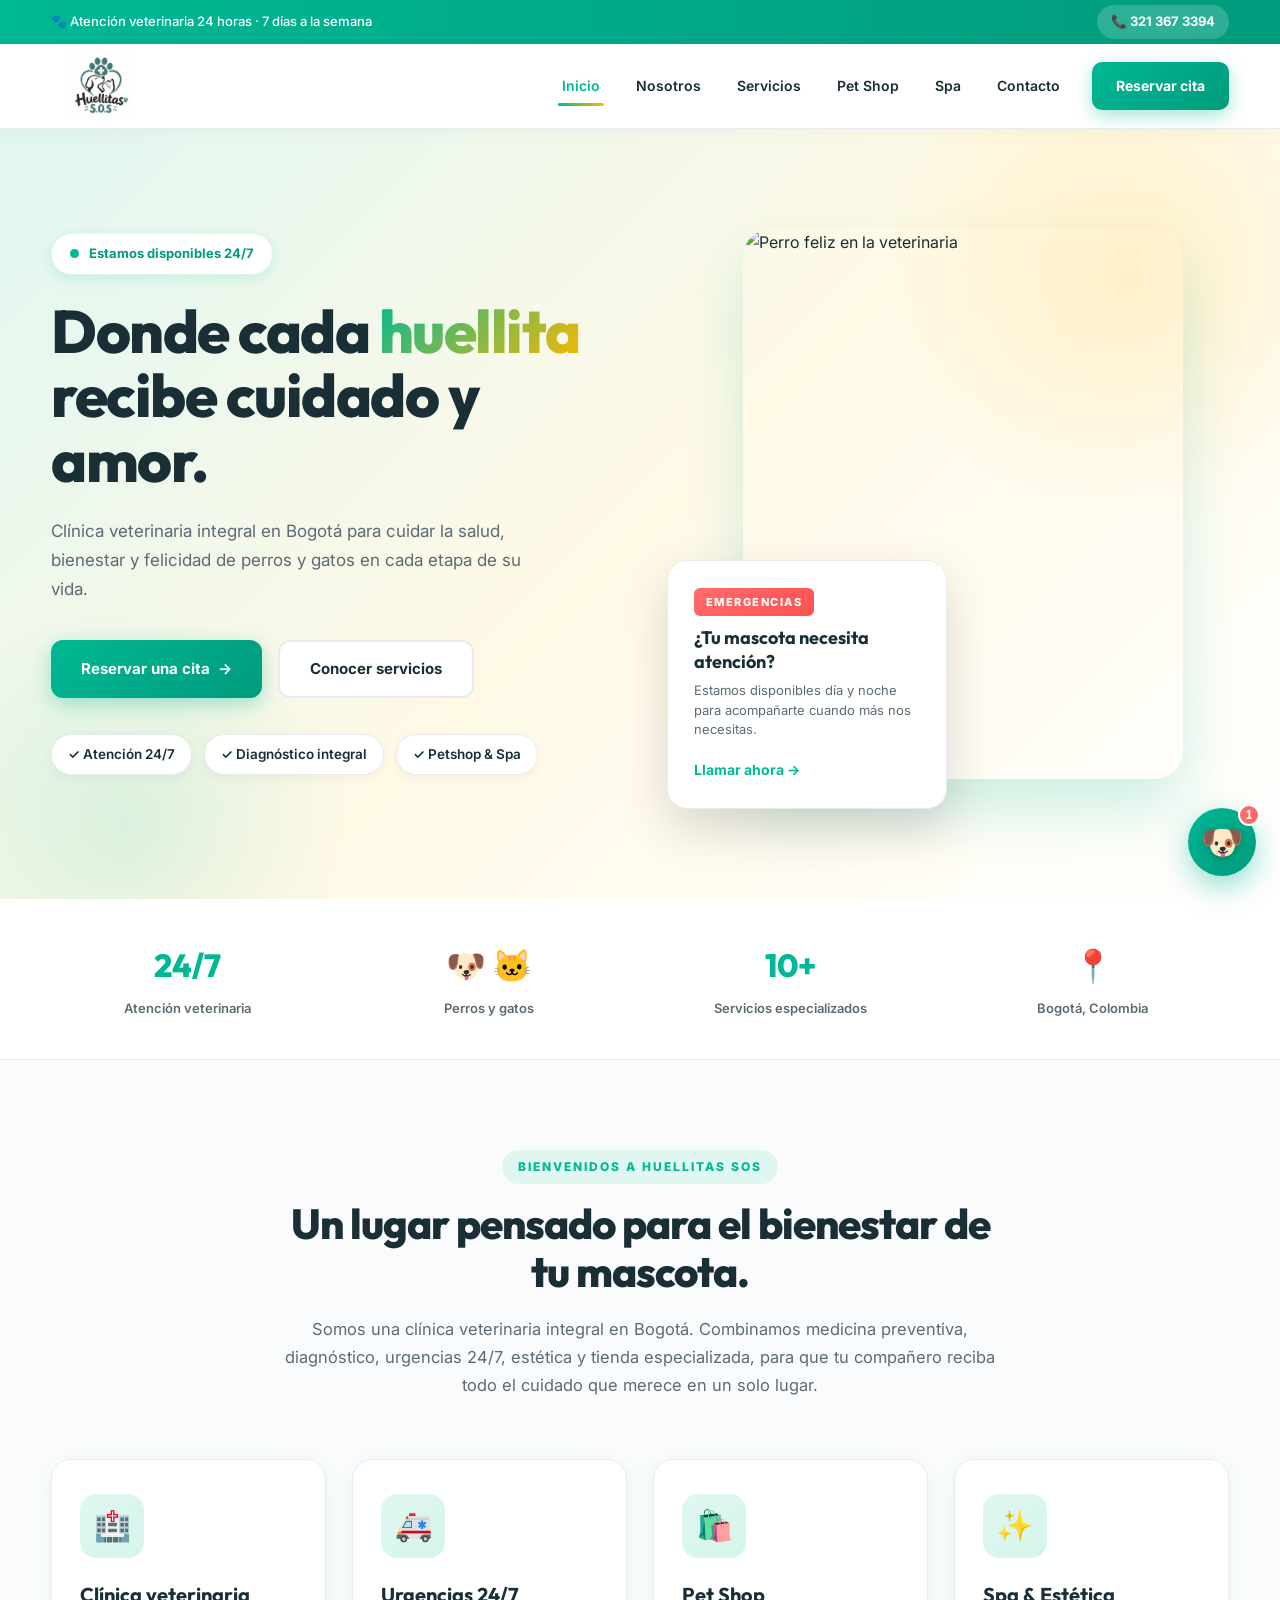
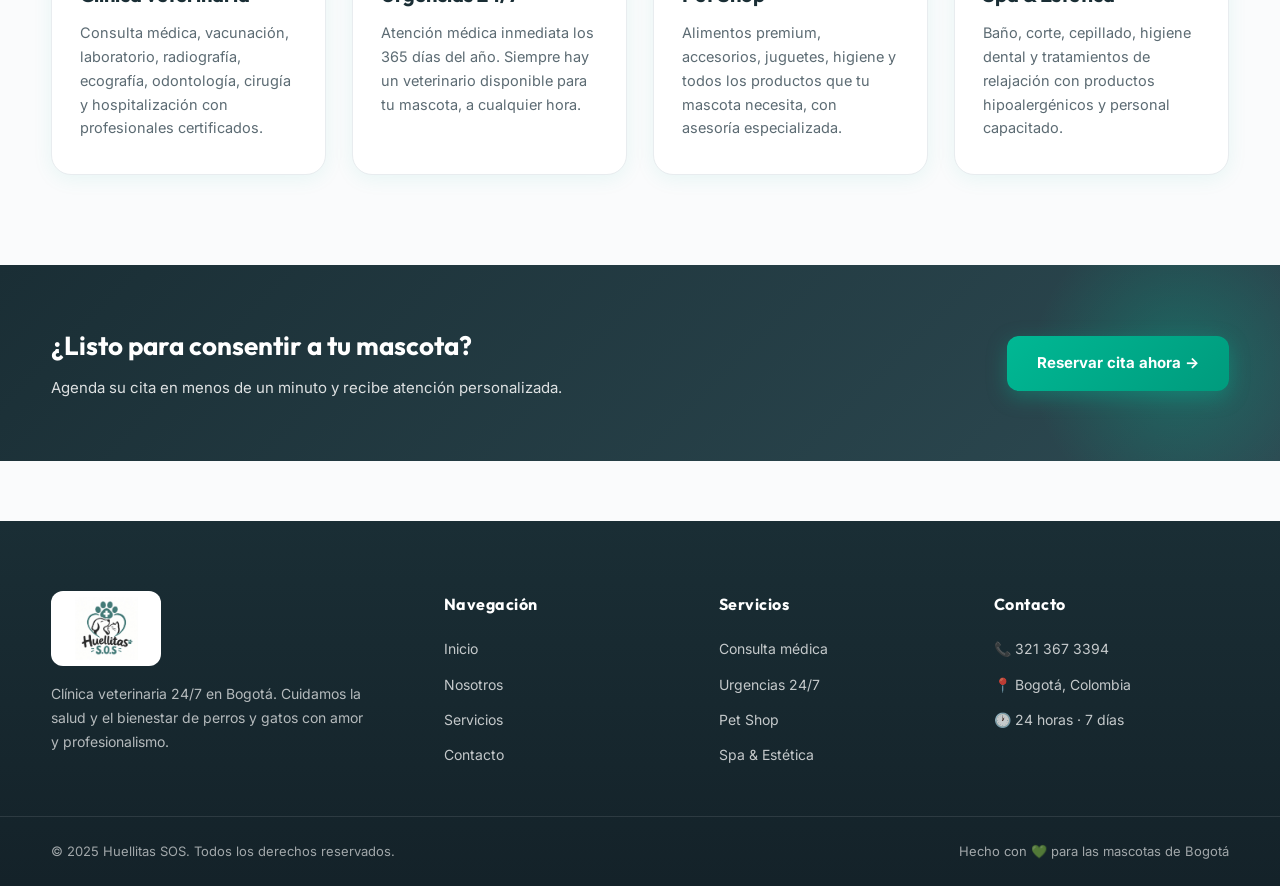
==== commit fb9888a8: "Add files via upload" ====
--- a/index.html
+++ b/index.html
@@ -3,20 +3,59 @@
 <head>
 <meta charset="UTF-8">
 <meta name="viewport" content="width=device-width, initial-scale=1.0">
+<meta name="google-site-verification" content="aFbQshgoGU4dvKgk7rENRz8QE_BVlO_lOP3Rd7BvNfI" />
 <meta name="description" content="Huellitas SOS - Clínica veterinaria 24/7 en Bogotá. Salud, bienestar, spa y petshop para perros y gatos.">
 <title>Huellitas SOS | Clínica Veterinaria 24/7 en Bogotá</title>
 
 <link rel="icon" type="image/jpeg" href="logo-huellitas-sos.jpeg">
+<link rel="apple-touch-icon" href="logo-huellitas-sos.jpeg">
+
+<meta property="og:title" content="Huellitas SOS | Clínica Veterinaria 24/7 en Bogotá">
+<meta property="og:description" content="Clínica veterinaria integral con urgencias 24/7, spa, petshop y diagnóstico para perros y gatos.">
+<meta property="og:type" content="website">
+<meta property="og:url" content="https://wilin34.github.io/huellitas/">
+<meta property="og:image" content="https://wilin34.github.io/huellitas/logo-huellitas-sos.jpeg">
+<meta property="og:locale" content="es_CO">
+
+<meta name="twitter:card" content="summary_large_image">
+<meta name="twitter:title" content="Huellitas SOS | Clínica Veterinaria 24/7">
+<meta name="twitter:description" content="Cuidamos la salud y bienestar de perros y gatos en Bogotá.">
+<meta name="twitter:image" content="https://wilin34.github.io/huellitas/logo-huellitas-sos.jpeg">
+
+<link rel="canonical" href="https://wilin34.github.io/huellitas/">
+
 <link rel="preconnect" href="https://fonts.googleapis.com">
 <link rel="preconnect" href="https://fonts.gstatic.com" crossorigin>
-<link rel="preload" as="style" href="https://fonts.googleapis.com/css2?family=DM+Sans:wght@400;500;600;700;800&family=Playfair+Display:wght@600;700;800&display=swap">
-<link rel="stylesheet" href="https://fonts.googleapis.com/css2?family=DM+Sans:wght@400;500;600;700;800&family=Playfair+Display:wght@600;700;800&display=swap" media="print" onload="this.media='all'">
-<noscript><link rel="stylesheet" href="https://fonts.googleapis.com/css2?family=DM+Sans:wght@400;500;600;700;800&family=Playfair+Display:wght@600;700;800&display=swap"></noscript>
-
+<link href="https://fonts.googleapis.com/css2?family=DM+Sans:wght@400;500;600;700;800&family=Playfair+Display:wght@600;700;800&display=swap" rel="stylesheet">
 <link rel="stylesheet" href="style.css">
+
+<script type="application/ld+json">
+{
+  "@context": "https://schema.org",
+  "@type": "VeterinaryCare",
+  "name": "Huellitas SOS",
+  "image": "https://wilin34.github.io/huellitas/logo-huellitas-sos.jpeg",
+  "url": "https://wilin34.github.io/huellitas/",
+  "telephone": "+573213673394",
+  "priceRange": "$$",
+  "address": {
+    "@type": "PostalAddress",
+    "addressLocality": "Bogotá",
+    "addressCountry": "CO"
+  },
+  "openingHoursSpecification": {
+    "@type": "OpeningHoursSpecification",
+    "dayOfWeek": ["Monday","Tuesday","Wednesday","Thursday","Friday","Saturday","Sunday"],
+    "opens": "00:00",
+    "closes": "23:59"
+  },
+  "description": "Clínica veterinaria 24/7 en Bogotá especializada en perros y gatos. Urgencias, consulta, spa, petshop y diagnóstico integral."
+}
+</script>
 </head>
 <body>
 
+<!-- TOP BAR -->
 <div class="topbar">
   <div class="wrap topbar-in">
     <span>🐾 Atención veterinaria 24 horas · 7 días a la semana</span>
@@ -24,103 +63,829 @@
   </div>
 </div>
 
+<!-- HEADER -->
 <header class="header" id="header">
   <div class="wrap nav">
     <a href="#inicio" class="brand" data-view="inicio">
-      <img src="logo-huellitas-sos.jpeg" alt="Logo Huellitas SOS" width="100" height="66">
+      <img src="logo-huellitas-sos.jpeg" alt="Logo Huellitas SOS">
     </a>
     <button class="menu-toggle" aria-label="Abrir menú">☰</button>
     <nav class="nav-links" id="navLinks">
       <a href="#inicio" data-view="inicio" class="active">Inicio</a>
+      <a href="#nosotros" data-view="nosotros">Nosotros</a>
       <a href="#servicios" data-view="servicios">Servicios</a>
       <a href="#petshop" data-view="petshop">Pet Shop</a>
-      <a href="#reservar" data-view="reservar">Reservar cita</a>
+      <a href="#spa" data-view="spa">Spa</a>
+      <a href="#contacto" data-view="contacto">Contacto</a>
+      <a class="nav-cta" href="#reservar" data-view="reservar">Reservar cita</a>
     </nav>
   </div>
 </header>
 
 <main>
-<!-- INICIO -->
+
+<!-- VISTA INICIO -->
 <section class="view active" id="inicio">
   <div class="hero">
+    <div class="hero-bg"></div>
     <div class="wrap hero-grid">
       <div class="hero-copy">
-        <div class="pill"><span class="pill-dot"></span> Disponibles 24/7</div>
+        <div class="pill"><span class="pill-dot"></span> Estamos disponibles 24/7</div>
         <h1>Donde cada <em>huellita</em> recibe cuidado y amor.</h1>
-        <p>Clínica veterinaria integral en Bogotá para cuidar la salud de perros y gatos.</p>
+        <p>Clínica veterinaria integral en Bogotá para cuidar la salud, bienestar y felicidad de perros y gatos en cada etapa de su vida.</p>
         <div class="hero-buttons">
           <a class="btn primary" href="#reservar" data-view="reservar">Reservar una cita <span>→</span></a>
+          <a class="btn ghost" href="#servicios" data-view="servicios">Conocer servicios</a>
+        </div>
+        <div class="hero-points">
+          <span>✓ Atención 24/7</span><span>✓ Diagnóstico integral</span><span>✓ Petshop & Spa</span>
         </div>
       </div>
       <div class="hero-visual">
-        <img class="hero-img" src="https://images.unsplash.com/photo-1583337130417-3346a1be7dee?auto=format&fit=crop&w=440&q=80" alt="Perro feliz" width="440" height="550">
-      </div>
-    </div>
-  </div>
+        <img class="hero-img" src="https://images.unsplash.com/photo-1583337130417-3346a1be7dee?auto=format&fit=crop&w=900&q=85" alt="Perro feliz en la veterinaria">
+        <div class="hero-card">
+          <div class="emergency-badge">EMERGENCIAS</div>
+          <strong>¿Tu mascota necesita atención?</strong>
+          <p>Estamos disponibles día y noche para acompañarte cuando más nos necesitas.</p>
+          <a href="tel:+573213673394">Llamar ahora →</a>
+        </div>
+      </div>
+    </div>
+  </div>
+
+  <section class="stats">
+    <div class="wrap stats-grid">
+      <div><b>24/7</b><span>Atención veterinaria</span></div>
+      <div><b>🐶 🐱</b><span>Perros y gatos</span></div>
+      <div><b>10+</b><span>Servicios especializados</span></div>
+      <div><b>📍</b><span>Bogotá, Colombia</span></div>
+    </div>
+  </section>
+
+  <section class="section welcome">
+    <div class="wrap">
+      <div class="section-head">
+        <span>BIENVENIDOS A HUELLITAS SOS</span>
+        <h2>Un lugar pensado para el bienestar de tu mascota.</h2>
+        <p>Somos una clínica veterinaria integral en Bogotá. Combinamos medicina preventiva, diagnóstico, urgencias 24/7, estética y tienda especializada, para que tu compañero reciba todo el cuidado que merece en un solo lugar.</p>
+      </div>
+      <div class="welcome-grid">
+        <article class="welcome-card">
+          <div class="welcome-icon">🏥</div>
+          <h3>Clínica veterinaria</h3>
+          <p>Consulta médica, vacunación, laboratorio, radiografía, ecografía, odontología, cirugía y hospitalización con profesionales certificados.</p>
+        </article>
+        <article class="welcome-card">
+          <div class="welcome-icon">🚑</div>
+          <h3>Urgencias 24/7</h3>
+          <p>Atención médica inmediata los 365 días del año. Siempre hay un veterinario disponible para tu mascota, a cualquier hora.</p>
+        </article>
+        <article class="welcome-card">
+          <div class="welcome-icon">🛍️</div>
+          <h3>Pet Shop</h3>
+          <p>Alimentos premium, accesorios, juguetes, higiene y todos los productos que tu mascota necesita, con asesoría especializada.</p>
+        </article>
+        <article class="welcome-card">
+          <div class="welcome-icon">✨</div>
+          <h3>Spa & Estética</h3>
+          <p>Baño, corte, cepillado, higiene dental y tratamientos de relajación con productos hipoalergénicos y personal capacitado.</p>
+        </article>
+      </div>
+    </div>
+  </section>
+
+  <section class="cta-band">
+    <div class="wrap cta-band-in">
+      <div>
+        <h3>¿Listo para consentir a tu mascota?</h3>
+        <p>Agenda su cita en menos de un minuto y recibe atención personalizada.</p>
+      </div>
+      <a class="btn primary" href="#reservar" data-view="reservar">Reservar cita ahora →</a>
+    </div>
+  </section>
 </section>
 
-<!-- PET SHOP -->
+
+<!-- VISTA NOSOTROS -->
+<section class="view" id="nosotros">
+  <div class="page-head">
+    <div class="wrap">
+      <span class="eyebrow">SOBRE NOSOTROS</span>
+      <h1>Más que una veterinaria, un lugar para sentirse en casa.</h1>
+      <p>Conoce nuestra historia, lo que nos mueve y el equipo que cuida de tu mascota como si fuera nuestra.</p>
+    </div>
+  </div>
+
+  <section class="section">
+    <div class="wrap about-grid">
+      <div class="about-photo">
+        <img src="https://images.unsplash.com/photo-1628009368231-7bb7cfcb0def?auto=format&fit=crop&w=1200&q=85" alt="Veterinaria atendiendo una mascota">
+      </div>
+      <div class="about-copy">
+        <span class="eyebrow">NUESTRA HISTORIA</span>
+        <h2>Nacimos del amor por los animales.</h2>
+        <p>Huellitas SOS nació en Bogotá con una idea clara: crear un espacio donde las mascotas reciban atención médica de alta calidad y donde sus familias se sientan acompañadas, escuchadas y bien asesoradas.</p>
+        <p>Hoy somos una clínica veterinaria integral que funciona 24 horas al día, 7 días a la semana. Atendemos perros y gatos de todas las edades, con un enfoque preventivo, humano y personalizado.</p>
+        <p>Creemos que cada huellita cuenta una historia, y nuestro trabajo es cuidar de esa historia en cada etapa de la vida.</p>
+      </div>
+    </div>
+  </section>
+
+  <section class="section section-alt">
+    <div class="wrap">
+      <div class="mvv-grid">
+        <article class="mvv-card">
+          <div class="mvv-icon">🎯</div>
+          <h3>Misión</h3>
+          <p>Brindar atención veterinaria integral, humana y de alta calidad a perros y gatos en Bogotá, promoviendo su salud, bienestar y calidad de vida, y acompañando a sus familias con cercanía, ética y profesionalismo.</p>
+        </article>
+        <article class="mvv-card">
+          <div class="mvv-icon">🌟</div>
+          <h3>Visión</h3>
+          <p>Ser reconocidos en 2030 como la clínica veterinaria de referencia en Bogotá por la calidez de nuestro trato, la excelencia médica de nuestro equipo y la innovación constante de nuestros servicios.</p>
+        </article>
+        <article class="mvv-card">
+          <div class="mvv-icon">💚</div>
+          <h3>Valores</h3>
+          <ul class="mvv-list">
+            <li><b>Amor por los animales:</b> cada paciente es tratado como parte de nuestra familia.</li>
+            <li><b>Ética profesional:</b> actuamos con transparencia y responsabilidad.</li>
+            <li><b>Cercanía:</b> escuchamos y acompañamos a cada familia.</li>
+            <li><b>Excelencia:</b> formación continua y tecnología al servicio del bienestar animal.</li>
+            <li><b>Compromiso 24/7:</b> estamos cuando más nos necesitan.</li>
+          </ul>
+        </article>
+      </div>
+    </div>
+  </section>
+
+  <section class="section">
+    <div class="wrap">
+      <div class="section-head">
+        <span>¿POR QUÉ ELEGIRNOS?</span>
+        <h2>Razones para confiar en Huellitas SOS.</h2>
+      </div>
+      <div class="reasons-grid">
+        <div class="reason"><b>✓</b><div><h4>Atención 24/7 real</h4><p>Médicos veterinarios disponibles todos los días del año para urgencias.</p></div></div>
+        <div class="reason"><b>✓</b><div><h4>Servicios integrales</h4><p>Consulta, diagnóstico, cirugía, hospitalización, spa y petshop en un mismo lugar.</p></div></div>
+        <div class="reason"><b>✓</b><div><h4>Equipo certificado</h4><p>Profesionales con formación continua y experiencia en pequeñas especies.</p></div></div>
+        <div class="reason"><b>✓</b><div><h4>Tecnología diagnóstica</h4><p>Laboratorio, rayos X y ecografía para diagnósticos precisos y oportunos.</p></div></div>
+        <div class="reason"><b>✓</b><div><h4>Trato cálido</h4><p>Ambiente amigable y sin estrés para tu mascota y para ti.</p></div></div>
+        <div class="reason"><b>✓</b><div><h4>Precios justos</h4><p>Tarifas transparentes, sin sorpresas, con planes adaptados a cada familia.</p></div></div>
+      </div>
+    </div>
+  </section>
+
+  <section class="cta-band">
+    <div class="wrap cta-band-in">
+      <div>
+        <h3>Ven a conocernos.</h3>
+        <p>Te esperamos con las puertas abiertas para ti y tu mascota.</p>
+      </div>
+      <a class="btn primary" href="#contacto" data-view="contacto">Ver cómo llegar →</a>
+    </div>
+  </section>
+</section>
+
+
+<!-- VISTA SERVICIOS -->
+<section class="view" id="servicios">
+  <div class="page-head">
+    <div class="wrap">
+      <span class="eyebrow">NUESTROS SERVICIOS</span>
+      <h1>Todo el cuidado que tu mascota necesita.</h1>
+      <p>Haz clic en cada servicio para conocer más detalles.</p>
+    </div>
+  </div>
+
+  <section class="section">
+    <div class="wrap">
+      <div class="services-grid-detailed">
+
+        <article class="srv-card" data-service>
+          <div class="srv-header">
+            <div class="srv-icon">🩺</div>
+            <h3>Consulta médica general</h3>
+            <span class="srv-toggle">+</span>
+          </div>
+          <div class="srv-body">
+            <p>Valoración clínica completa para evaluar el estado general de tu mascota. Incluye revisión de signos vitales, examen físico, historia clínica y plan de tratamiento personalizado.</p>
+            <ul class="srv-list">
+              <li>Consulta preventiva o por enfermedad</li>
+              <li>Control de crecimiento para cachorros</li>
+              <li>Seguimiento de tratamientos</li>
+            </ul>
+            <a class="btn primary srv-cta" href="#reservar" data-view="reservar">Reservar este servicio →</a>
+          </div>
+        </article>
+
+        <article class="srv-card" data-service>
+          <div class="srv-header">
+            <div class="srv-icon">💉</div>
+            <h3>Vacunación</h3>
+            <span class="srv-toggle">+</span>
+          </div>
+          <div class="srv-body">
+            <p>Esquemas completos de vacunación para perros y gatos según su edad, estilo de vida y factores de riesgo. Te ayudamos a mantener al día su carné.</p>
+            <ul class="srv-list">
+              <li>Vacunas múltiples (parvovirus, distemper, etc.)</li>
+              <li>Antirrábica</li>
+              <li>Triple felina y leucemia felina</li>
+            </ul>
+            <a class="btn primary srv-cta" href="#reservar" data-view="reservar">Reservar este servicio →</a>
+          </div>
+        </article>
+
+        <article class="srv-card" data-service>
+          <div class="srv-header">
+            <div class="srv-icon">🧪</div>
+            <h3>Laboratorio clínico</h3>
+            <span class="srv-toggle">+</span>
+          </div>
+          <div class="srv-body">
+            <p>Análisis de sangre, orina, heces y pruebas especiales para apoyar diagnósticos precisos. Resultados oportunos para iniciar el tratamiento correcto.</p>
+            <ul class="srv-list">
+              <li>Hemograma y química sanguínea</li>
+              <li>Pruebas de coagulación</li>
+              <li>Coprológicos y urocultivos</li>
+            </ul>
+            <a class="btn primary srv-cta" href="#reservar" data-view="reservar">Reservar este servicio →</a>
+          </div>
+        </article>
+
+        <article class="srv-card" data-service>
+          <div class="srv-header">
+            <div class="srv-icon">🩻</div>
+            <h3>Radiografía (Rayos X)</h3>
+            <span class="srv-toggle">+</span>
+          </div>
+          <div class="srv-body">
+            <p>Imágenes diagnósticas para evaluar huesos, articulaciones, tórax y abdomen. Esencial para detectar fracturas, cuerpos extraños o problemas internos.</p>
+            <ul class="srv-list">
+              <li>Estudios de tórax y abdomen</li>
+              <li>Evaluación ortopédica</li>
+              <li>Contraste (cuando se requiere)</li>
+            </ul>
+            <a class="btn primary srv-cta" href="#reservar" data-view="reservar">Reservar este servicio →</a>
+          </div>
+        </article>
+
+        <article class="srv-card" data-service>
+          <div class="srv-header">
+            <div class="srv-icon">🔎</div>
+            <h3>Ecografía</h3>
+            <span class="srv-toggle">+</span>
+          </div>
+          <div class="srv-body">
+            <p>Estudio no invasivo que permite observar órganos internos en tiempo real. Fundamental en el seguimiento de gestaciones, detección de masas o problemas abdominales.</p>
+            <ul class="srv-list">
+              <li>Ecografía abdominal</li>
+              <li>Seguimiento de gestación</li>
+              <li>Ecocardiografía (según disponibilidad)</li>
+            </ul>
+            <a class="btn primary srv-cta" href="#reservar" data-view="reservar">Reservar este servicio →</a>
+          </div>
+        </article>
+
+        <article class="srv-card" data-service>
+          <div class="srv-header">
+            <div class="srv-icon">🚑</div>
+            <h3>Urgencias 24/7</h3>
+            <span class="srv-toggle">+</span>
+          </div>
+          <div class="srv-body">
+            <p>Estamos disponibles todos los días y a toda hora para atender emergencias. Contamos con personal médico preparado para actuar con rapidez.</p>
+            <ul class="srv-list">
+              <li>Intoxicaciones y accidentes</li>
+              <li>Dificultad respiratoria</li>
+              <li>Golpes de calor y convulsiones</li>
+            </ul>
+            <a class="btn primary srv-cta" href="tel:+573213673394">📞 Llamar ahora</a>
+          </div>
+        </article>
+
+        <article class="srv-card" data-service>
+          <div class="srv-header">
+            <div class="srv-icon">🐾</div>
+            <h3>Cirugía veterinaria</h3>
+            <span class="srv-toggle">+</span>
+          </div>
+          <div class="srv-body">
+            <p>Procedimientos quirúrgicos programados y de urgencia con protocolos anestésicos seguros y monitoreo constante del paciente.</p>
+            <ul class="srv-list">
+              <li>Esterilización (machos y hembras)</li>
+              <li>Cirugías de tejidos blandos</li>
+              <li>Extracción de cuerpos extraños</li>
+            </ul>
+            <a class="btn primary srv-cta" href="#reservar" data-view="reservar">Reservar este servicio →</a>
+          </div>
+        </article>
+
+        <article class="srv-card" data-service>
+          <div class="srv-header">
+            <div class="srv-icon">🦷</div>
+            <h3>Odontología</h3>
+            <span class="srv-toggle">+</span>
+          </div>
+          <div class="srv-body">
+            <p>Diagnóstico y tratamiento de problemas dentales. La salud oral impacta directamente en el bienestar general de tu mascota.</p>
+            <ul class="srv-list">
+              <li>Limpieza dental con ultrasonido</li>
+              <li>Extracción de piezas dañadas</li>
+              <li>Tratamiento de gingivitis y sarro</li>
+            </ul>
+            <a class="btn primary srv-cta" href="#reservar" data-view="reservar">Reservar este servicio →</a>
+          </div>
+        </article>
+
+        <article class="srv-card" data-service>
+          <div class="srv-header">
+            <div class="srv-icon">🏥</div>
+            <h3>Hospitalización</h3>
+            <span class="srv-toggle">+</span>
+          </div>
+          <div class="srv-body">
+            <p>Área de hospitalización con monitoreo para pacientes que requieren observación, fluidoterapia o cuidados postquirúrgicos.</p>
+            <ul class="srv-list">
+              <li>Cuidado de pacientes críticos</li>
+              <li>Fluidoterapia y medicación IV</li>
+              <li>Reportes diarios a la familia</li>
+            </ul>
+            <a class="btn primary srv-cta" href="#reservar" data-view="reservar">Reservar este servicio →</a>
+          </div>
+        </article>
+
+        <article class="srv-card" data-service>
+          <div class="srv-header">
+            <div class="srv-icon">🥗</div>
+            <h3>Nutrición y dietas</h3>
+            <span class="srv-toggle">+</span>
+          </div>
+          <div class="srv-body">
+            <p>Asesoría nutricional personalizada según la edad, raza, peso y condición médica de tu mascota.</p>
+            <ul class="srv-list">
+              <li>Planes para cachorros y adultos</li>
+              <li>Dietas para sobrepeso o diabetes</li>
+              <li>Alimentos medicados</li>
+            </ul>
+            <a class="btn primary srv-cta" href="#reservar" data-view="reservar">Reservar este servicio →</a>
+          </div>
+        </article>
+
+        <article class="srv-card" data-service>
+          <div class="srv-header">
+            <div class="srv-icon">🔬</div>
+            <h3>Exámenes especializados</h3>
+            <span class="srv-toggle">+</span>
+          </div>
+          <div class="srv-body">
+            <p>Pruebas complementarias para diagnósticos específicos: citologías, biopsias y pruebas hormonales o infecciosas.</p>
+            <ul class="srv-list">
+              <li>Citología y biopsia</li>
+              <li>Pruebas de leishmania y hemoparásitos</li>
+              <li>Perfil tiroideo y hormonal</li>
+            </ul>
+            <a class="btn primary srv-cta" href="#reservar" data-view="reservar">Reservar este servicio →</a>
+          </div>
+        </article>
+
+        <article class="srv-card" data-service>
+          <div class="srv-header">
+            <div class="srv-icon">🐶</div>
+            <h3>Medicina preventiva</h3>
+            <span class="srv-toggle">+</span>
+          </div>
+          <div class="srv-body">
+            <p>Planes de salud preventiva que incluyen desparasitación, control de pulgas y garrapatas, y chequeos periódicos.</p>
+            <ul class="srv-list">
+              <li>Desparasitación interna y externa</li>
+              <li>Control de ectoparásitos</li>
+              <li>Chequeos anuales</li>
+            </ul>
+            <a class="btn primary srv-cta" href="#reservar" data-view="reservar">Reservar este servicio →</a>
+          </div>
+        </article>
+
+      </div>
+    </div>
+  </section>
+
+  <section class="cta-band">
+    <div class="wrap cta-band-in">
+      <div>
+        <h3>¿Necesitas uno de nuestros servicios?</h3>
+        <p>Agenda tu cita y recibe atención personalizada en nuestra clínica.</p>
+      </div>
+      <a class="btn primary" href="#reservar" data-view="reservar">Reservar cita →</a>
+    </div>
+  </section>
+</section>
+
+
+<!-- VISTA PET SHOP -->
 <section class="view" id="petshop">
   <div class="page-head">
     <div class="wrap">
       <span class="eyebrow">PET SHOP</span>
       <h1>Todo para consentir a tu mascota.</h1>
-    </div>
-  </div>
+      <p>Alimentos, accesorios, higiene y productos seleccionados con asesoría profesional.</p>
+    </div>
+  </div>
+
   <section class="section">
     <div class="wrap">
-      <div id="petshop-catalog">
-        <div class="shop-filters" id="shopFilters"></div>
-        <div class="shop-grid" id="shopGrid"></div>
-      </div>
-
-      <div id="product-detail" style="display: none;">
-        <button class="btn ghost back-btn" id="backToCatalog">← Volver al catálogo</button>
-        <div class="product-detail-grid">
-          <div class="product-detail-image" id="detailImage"></div>
-          <div class="product-detail-info">
-            <span class="eyebrow" id="detailCategory"></span>
-            <h2 id="detailTitle"></h2>
-            <div class="product-price-large" id="detailPrice"></div>
-            <p id="detailDescription"></p>
-            <a href="#" target="_blank" class="btn primary full" id="detailWhatsApp">💬 Consultar por WhatsApp</a>
-          </div>
-        </div>
-        <div class="related-section">
-          <h3>Quizás te guste también</h3>
-          <div class="shop-grid" id="relatedGrid"></div>
-        </div>
-      </div>
+      <div class="section-head">
+        <span>CATEGORÍAS</span>
+        <h2>Explora nuestras categorías.</h2>
+      </div>
+      <div class="shop-grid">
+        <article class="shop-card">
+          <div class="shop-icon">🍖</div>
+          <h3>Alimentos</h3>
+          <p>Concentrados secos y húmedos para cachorros, adultos y senior.</p>
+          <ul class="shop-list"><li>Concentrados premium</li><li>Alimento húmedo y snacks</li><li>Dietas veterinarias</li></ul>
+        </article>
+        <article class="shop-card">
+          <div class="shop-icon">🦴</div>
+          <h3>Snacks y premios</h3>
+          <p>Premios para entrenamiento o para consentir a tu mascota.</p>
+          <ul class="shop-list"><li>Huesos y snacks dentales</li><li>Premios de entrenamiento</li><li>Galletas naturales</li></ul>
+        </article>
+        <article class="shop-card">
+          <div class="shop-icon">🎾</div>
+          <h3>Juguetes</h3>
+          <p>Juguetes interactivos, mordedores, pelotas y juguetes de inteligencia.</p>
+          <ul class="shop-list"><li>Juguetes de cuerda y goma</li><li>Pelotas y lanzadores</li><li>Juguetes de olfato</li></ul>
+        </article>
+        <article class="shop-card">
+          <div class="shop-icon">🛏️</div>
+          <h3>Descanso y camas</h3>
+          <p>Camas, cojines y casitas para un descanso cómodo y seguro.</p>
+          <ul class="shop-list"><li>Camas y cojines</li><li>Cobijas y mantas</li><li>Casitas y transportadoras</li></ul>
+        </article>
+        <article class="shop-card">
+          <div class="shop-icon">🦮</div>
+          <h3>Accesorios de paseo</h3>
+          <p>Collares, pecheras, correas y arneses de calidad.</p>
+          <ul class="shop-list"><li>Pecheras y arneses</li><li>Collares antigarras</li><li>Correas y pretales</li></ul>
+        </article>
+        <article class="shop-card">
+          <div class="shop-icon">🧴</div>
+          <h3>Higiene y cuidado</h3>
+          <p>Shampoos, acondicionadores, cepillos y productos de higiene.</p>
+          <ul class="shop-list"><li>Shampoos hipoalergénicos</li><li>Cepillos y cardinas</li><li>Toallitas y desodorantes</li></ul>
+        </article>
+        <article class="shop-card">
+          <div class="shop-icon">💊</div>
+          <h3>Salud y medicamentos</h3>
+          <p>Desparasitantes, antipulgas y suplementos vitamínicos.</p>
+          <ul class="shop-list"><li>Antipulgas y garrapatas</li><li>Desparasitantes</li><li>Vitaminas y suplementos</li></ul>
+        </article>
+        <article class="shop-card">
+          <div class="shop-icon">🐱</div>
+          <h3>Línea para gatos</h3>
+          <p>Areneros, arena, rascadores, fuentes de agua y juguetes felinos.</p>
+          <ul class="shop-list"><li>Areneros y arenas</li><li>Rascadores y torres</li><li>Fuentes y bebederos</li></ul>
+        </article>
+      </div>
+    </div>
+  </section>
+
+  <section class="cta-band">
+    <div class="wrap cta-band-in">
+      <div>
+        <h3>¿Buscas un producto específico?</h3>
+        <p>Escríbenos y te ayudamos a encontrarlo.</p>
+      </div>
+      <a class="btn primary" href="#contacto" data-view="contacto">Contáctanos →</a>
     </div>
   </section>
 </section>
 
-<!-- RESERVAR -->
+
+<!-- VISTA SPA -->
+<section class="view" id="spa">
+  <div class="page-head">
+    <div class="wrap">
+      <span class="eyebrow">SPA & ESTÉTICA</span>
+      <h1>Belleza, higiene y relajación para tu mascota.</h1>
+      <p>Haz clic en cada servicio para conocer más detalles.</p>
+    </div>
+  </div>
+
+  <section class="section">
+    <div class="wrap">
+      <div class="services-grid-detailed">
+
+        <article class="srv-card" data-service>
+          <div class="srv-header">
+            <div class="srv-icon">🛁</div>
+            <h3>Baño básico</h3>
+            <span class="srv-toggle">+</span>
+          </div>
+          <div class="srv-body">
+            <p>Baño con productos hipoalergénicos, secado profesional y cepillado final.</p>
+            <ul class="srv-list"><li>Shampoo según tipo de piel</li><li>Secado y cepillado</li><li>Perfume suave</li></ul>
+            <a class="btn primary srv-cta" href="#reservar" data-view="reservar">Reservar este servicio →</a>
+          </div>
+        </article>
+
+        <article class="srv-card" data-service>
+          <div class="srv-header">
+            <div class="srv-icon">✂️</div>
+            <h3>Corte y peluquería</h3>
+            <span class="srv-toggle">+</span>
+          </div>
+          <div class="srv-body">
+            <p>Corte higiénico o estético adaptado a la raza y al estilo que prefieras.</p>
+            <ul class="srv-list"><li>Corte de raza o personalizado</li><li>Corte higiénico</li><li>Arreglo de patas y cara</li></ul>
+            <a class="btn primary srv-cta" href="#reservar" data-view="reservar">Reservar este servicio →</a>
+          </div>
+        </article>
+
+        <article class="srv-card" data-service>
+          <div class="srv-header">
+            <div class="srv-icon">🪮</div>
+            <h3>Cepillado y desenredo</h3>
+            <span class="srv-toggle">+</span>
+          </div>
+          <div class="srv-body">
+            <p>Tratamiento para pelajes enredados o nudos sin maltratar el pelo ni la piel.</p>
+            <ul class="srv-list"><li>Desenredo suave</li><li>Cepillado profundo</li><li>Hidratación del pelaje</li></ul>
+            <a class="btn primary srv-cta" href="#reservar" data-view="reservar">Reservar este servicio →</a>
+          </div>
+        </article>
+
+        <article class="srv-card" data-service>
+          <div class="srv-header">
+            <div class="srv-icon">🦷</div>
+            <h3>Higiene dental</h3>
+            <span class="srv-toggle">+</span>
+          </div>
+          <div class="srv-body">
+            <p>Limpieza dental básica y cepillado para prevenir sarro y mal aliento.</p>
+            <ul class="srv-list"><li>Cepillado dental</li><li>Spray o gel dental</li><li>Cuidado en casa</li></ul>
+            <a class="btn primary srv-cta" href="#reservar" data-view="reservar">Reservar este servicio →</a>
+          </div>
+        </article>
+
+        <article class="srv-card" data-service>
+          <div class="srv-header">
+            <div class="srv-icon">💅</div>
+            <h3>Corte de uñas</h3>
+            <span class="srv-toggle">+</span>
+          </div>
+          <div class="srv-body">
+            <p>Corte seguro de uñas con herramientas adecuadas, seguido de limado suave.</p>
+            <ul class="srv-list"><li>Corte seguro</li><li>Limado final</li><li>Revisión de almohadillas</li></ul>
+            <a class="btn primary srv-cta" href="#reservar" data-view="reservar">Reservar este servicio →</a>
+          </div>
+        </article>
+
+        <article class="srv-card" data-service>
+          <div class="srv-header">
+            <div class="srv-icon">🌸</div>
+            <h3>Spa relajante</h3>
+            <span class="srv-toggle">+</span>
+          </div>
+          <div class="srv-body">
+            <p>Sesión de spa con masajes, aromaterapia y tratamientos para reducir estrés.</p>
+            <ul class="srv-list"><li>Masaje relajante</li><li>Aromaterapia pet-safe</li><li>Tratamiento hidratante</li></ul>
+            <a class="btn primary srv-cta" href="#reservar" data-view="reservar">Reservar este servicio →</a>
+          </div>
+        </article>
+
+        <article class="srv-card" data-service>
+          <div class="srv-header">
+            <div class="srv-icon">🧴</div>
+            <h3>Tratamientos dermatológicos</h3>
+            <span class="srv-toggle">+</span>
+          </div>
+          <div class="srv-body">
+            <p>Baños medicados para pieles sensibles, con alergias o afecciones dermatológicas.</p>
+            <ul class="srv-list"><li>Baños medicados</li><li>Tratamiento antimicótico</li><li>Hidratación intensiva</li></ul>
+            <a class="btn primary srv-cta" href="#reservar" data-view="reservar">Reservar este servicio →</a>
+          </div>
+        </article>
+
+        <article class="srv-card" data-service>
+          <div class="srv-header">
+            <div class="srv-icon">🎀</div>
+            <h3>Paquete completo</h3>
+            <span class="srv-toggle">+</span>
+          </div>
+          <div class="srv-body">
+            <p>Baño, corte, cepillado, uñas, higiene dental y perfume en una sola sesión.</p>
+            <ul class="srv-list"><li>Baño + corte + cepillado</li><li>Uñas + oídos + dientes</li><li>Perfume y lazo decorativo</li></ul>
+            <a class="btn primary srv-cta" href="#reservar" data-view="reservar">Reservar este servicio →</a>
+          </div>
+        </article>
+
+      </div>
+    </div>
+  </section>
+
+  <section class="cta-band">
+    <div class="wrap cta-band-in">
+      <div>
+        <h3>Agenda una sesión de spa.</h3>
+        <p>Tu mascota merece un día de consentimiento y relajación.</p>
+      </div>
+      <a class="btn primary" href="#reservar" data-view="reservar">Reservar spa →</a>
+    </div>
+  </section>
+</section>
+
+
+<!-- VISTA RESERVAR -->
 <section class="view" id="reservar">
   <div class="page-head">
     <div class="wrap">
-      <span class="eyebrow">RESERVA</span>
+      <span class="eyebrow">RESERVA EN LÍNEA</span>
       <h1>Agenda la cita de tu mascota.</h1>
-    </div>
-  </div>
+      <p>Completa el formulario y te contactaremos. También puedes escribirnos por WhatsApp.</p>
+    </div>
+  </div>
+
   <section class="section">
-    <div class="wrap">
+    <div class="wrap booking-grid">
+      <div class="booking-intro">
+        <span class="eyebrow">CÓMO FUNCIONA</span>
+        <h2>Reservar es muy fácil.</h2>
+        <ol class="steps">
+          <li><b>1.</b> Completa el formulario con tus datos y los de tu mascota.</li>
+          <li><b>2.</b> Al enviarlo, se abrirá WhatsApp con el mensaje listo.</li>
+          <li><b>3.</b> Nuestro equipo te confirmará la disponibilidad.</li>
+          <li><b>4.</b> ¡Listo! Te esperamos en la clínica.</li>
+        </ol>
+        <div class="booking-note">
+          <b>Atención 24/7</b>
+          <span>Para emergencias: <a href="tel:+573213673394">321 367 3394</a>.</span>
+        </div>
+      </div>
+
       <form class="appointment-form" id="appointmentForm">
         <div class="form-title">Solicitar una cita</div>
-        <label>Nombre completo<input name="nombre" required placeholder="Tu nombre"></label>
-        <label>Teléfono<input name="telefono" required type="tel" placeholder="321 000 0000"></label>
-        <label>Nombre de la mascota<input name="mascota" required placeholder="Ej. Luna"></label>
+        <div class="row">
+          <label>Nombre completo<input name="nombre" required placeholder="Tu nombre"></label>
+          <label>Teléfono<input name="telefono" required type="tel" placeholder="321 000 0000"></label>
+        </div>
+        <div class="row">
+          <label>Nombre de la mascota<input name="mascota" required placeholder="Ej. Luna"></label>
+          <label>Especie<select name="especie" required><option value="">Selecciona</option><option>Perro</option><option>Gato</option><option>Otro</option></select></label>
+        </div>
+        <div class="row">
+          <label>Fecha<input name="fecha" required type="date"></label>
+          <label>Hora<input name="hora" required type="time"></label>
+        </div>
         <label>Servicio<select name="servicio" required>
-          <option value="">Selecciona</option>
+          <option value="">Selecciona un servicio</option>
           <option>Consulta médica</option>
-          <option>Spa</option>
+          <option>Vacunación</option>
+          <option>Urgencia 24/7</option>
+          <option>Laboratorio</option>
+          <option>Radiografía / Ecografía</option>
+          <option>Cirugía</option>
+          <option>Odontología</option>
+          <option>Hospitalización</option>
+          <option>Spa / Estética</option>
+          <option>Pet Shop</option>
         </select></label>
+        <label>Mensaje adicional<textarea name="mensaje" rows="3" placeholder="Cuéntanos qué necesita tu mascota..."></textarea></label>
         <button type="submit" class="btn primary full">Enviar por WhatsApp →</button>
       </form>
     </div>
   </section>
 </section>
+
+
+<!-- VISTA CONTACTO -->
+<section class="view" id="contacto">
+  <div class="page-head">
+    <div class="wrap">
+      <span class="eyebrow">CONTACTO</span>
+      <h1>Estamos aquí para ti y tu mascota.</h1>
+      <p>Llámanos, escríbenos o visítanos. Atendemos 24 horas, 7 días a la semana.</p>
+    </div>
+  </div>
+
+  <section class="section">
+    <div class="wrap contact-grid">
+      <div class="contact-info">
+        <h2>Información de contacto</h2>
+        <div class="contact-item"><span>📞</span><div><b>Teléfono / WhatsApp</b><a href="tel:+573213673394">321 367 3394</a></div></div>
+        <div class="contact-item"><span>📍</span><div><b>Ubicación</b><p>Bogotá, Colombia</p></div></div>
+        <div class="contact-item"><span>🕐</span><div><b>Horario</b><p>Lunes a domingo · 24 horas</p></div></div>
+        <div class="contact-item"><span>📧</span><div><b>Correo</b><a href="mailto:contacto@huellitassos.com">contacto@huellitassos.com</a></div></div>
+        <div class="map-placeholder">
+          <span>🗺️</span>
+          <p>Aquí irá el mapa de Google Maps</p>
+        </div>
+      </div>
+      <div class="contact-side">
+        <div class="contact-cta">
+          <h3>¿Es una emergencia?</h3>
+          <p>Llámanos directamente, estamos disponibles 24/7.</p>
+          <a class="btn primary full" href="tel:+573213673394">📞 Llamar ahora</a>
+        </div>
+        <div class="contact-cta whatsapp">
+          <h3>Escríbenos por WhatsApp</h3>
+          <p>Resolvemos tus dudas y agendamos tu cita rápidamente.</p>
+          <a class="btn primary full" href="https://wa.me/573213673394" target="_blank" rel="noopener">💬 Abrir WhatsApp</a>
+        </div>
+      </div>
+    </div>
+  </section>
+</section>
+
 </main>
+
+<!-- FOOTER -->
+<footer class="footer">
+  <div class="wrap footer-grid">
+    <div class="footer-brand">
+      <img src="logo-huellitas-sos.jpeg" alt="Huellitas SOS">
+      <p>Clínica veterinaria 24/7 en Bogotá. Cuidamos la salud y el bienestar de perros y gatos con amor y profesionalismo.</p>
+    </div>
+    <div>
+      <h4>Navegación</h4>
+      <ul>
+        <li><a href="#inicio" data-view="inicio">Inicio</a></li>
+        <li><a href="#nosotros" data-view="nosotros">Nosotros</a></li>
+        <li><a href="#servicios" data-view="servicios">Servicios</a></li>
+        <li><a href="#contacto" data-view="contacto">Contacto</a></li>
+      </ul>
+    </div>
+    <div>
+      <h4>Servicios</h4>
+      <ul>
+        <li><a href="#servicios" data-view="servicios">Consulta médica</a></li>
+        <li><a href="#servicios" data-view="servicios">Urgencias 24/7</a></li>
+        <li><a href="#petshop" data-view="petshop">Pet Shop</a></li>
+        <li><a href="#spa" data-view="spa">Spa & Estética</a></li>
+      </ul>
+    </div>
+    <div>
+      <h4>Contacto</h4>
+      <ul>
+        <li>📞 <a href="tel:+573213673394">321 367 3394</a></li>
+        <li>📍 Bogotá, Colombia</li>
+        <li>🕐 24 horas · 7 días</li>
+      </ul>
+    </div>
+  </div>
+  <div class="footer-bottom">
+    <div class="wrap">
+      <span>© 2025 Huellitas SOS. Todos los derechos reservados.</span>
+      <span>Hecho con 💚 para las mascotas de Bogotá</span>
+    </div>
+  </div>
+</footer>
+
+
+<!-- ============================================================
+     CHATBOT HUELLITAS SOS
+============================================================ -->
+<div class="chatbot" id="chatbot">
+  <button class="chatbot-toggle" id="chatbotToggle" aria-label="Abrir chat">
+    <span class="chatbot-dog">🐶</span>
+    <span class="chatbot-badge">1</span>
+  </button>
+
+  <div class="chatbot-window" id="chatbotWindow">
+    <div class="chatbot-header">
+      <div class="chatbot-avatar">🐶</div>
+      <div class="chatbot-info">
+        <b>Huellitas Bot</b>
+        <span>● En línea ahora</span>
+      </div>
+      <button class="chatbot-close" id="chatbotClose" aria-label="Cerrar">×</button>
+    </div>
+
+    <div class="chatbot-body" id="chatbotBody">
+      <div class="chat-msg bot">
+        ¡Hola! 🐾 Soy <b>Huellitas Bot</b>, el perrito virtual de la clínica.
+      </div>
+      <div class="chat-msg bot">
+        ¿En qué te puedo ayudar hoy? Elige una opción:
+      </div>
+    </div>
+
+    <div class="chatbot-options" id="chatbotOptions">
+      <button data-option="cita">📅 Agendar una cita</button>
+      <button data-option="urgencia">🚑 Urgencia 24/7</button>
+      <button data-option="servicios">🩺 Info de servicios</button>
+      <button data-option="spa">✨ Spa y estética</button>
+      <button data-option="petshop">🛍️ Pet Shop</button>
+      <button data-option="humano">💬 Hablar con un humano</button>
+    </div>
+
+    <div class="chatbot-input">
+      <input type="text" id="chatbotText" placeholder="Escribe tu mensaje...">
+      <button id="chatbotSend" aria-label="Enviar">➤</button>
+    </div>
+  </div>
+</div>
 
 <script src="script.js"></script>
 </body>
--- a/style.css
+++ b/style.css
@@ -1,197 +1,1848 @@
 /* ============================================================
-   NUEVOS ESTILOS: PET SHOP CATÁLOGO Y DETALLE
+   HUELLITAS SOS - ESTILOS COMPLETOS
 ============================================================ */
 
-.shop-filters {
-    display: flex;
-    gap: 10px;
-    justify-content: center;
-    margin-bottom: 40px;
+@import url('https://fonts.googleapis.com/css2?family=Inter:wght@400;500;600;700;800&family=Outfit:wght@500;600;700;800&display=swap');
+
+:root {
+    --primary: #00B894;
+    --primary-dark: #009B7D;
+    --primary-light: #E0F7F1;
+    --secondary: #FFB800;
+    --accent: #FF6B6B;
+    --accent-soft: #FFE5E5;
+    --purple: #6C5CE7;
+    --neutral-bg: #FAFBFC;
+    --white: #FFFFFF;
+    --ink: #1A2E35;
+    --muted: #5C6B73;
+    --line: #E8ECEF;
+    --shadow: 0 4px 20px rgba(0, 184, 148, 0.08);
+    --shadow-hover: 0 16px 40px rgba(0, 184, 148, 0.18);
+}
+
+* {
+    box-sizing: border-box;
+    margin: 0;
+    padding: 0;
+}
+
+html {
+    scroll-behavior: smooth;
+    scroll-padding-top: 100px;
+}
+
+body {
+    background: var(--neutral-bg);
+    color: var(--ink);
+    font-family: "Inter", -apple-system, sans-serif;
+    line-height: 1.65;
+    overflow-x: hidden;
+    -webkit-font-smoothing: antialiased;
+}
+
+.wrap {
+    width: min(1200px, 92%);
+    margin: auto;
+}
+
+a {
+    text-decoration: none;
+    color: inherit;
+    transition: color 0.25s ease;
+}
+
+img {
+    max-width: 100%;
+    display: block;
+}
+
+/* TOP BAR */
+.topbar {
+    background: linear-gradient(90deg, var(--primary) 0%, var(--primary-dark) 100%);
+    color: var(--white);
+    font-size: 13px;
+    font-weight: 500;
+}
+
+.topbar-in {
+    min-height: 44px;
+    display: flex;
+    justify-content: space-between;
+    align-items: center;
+    gap: 20px;
     flex-wrap: wrap;
 }
 
-.filter-btn {
-    background: var(--white);
-    border: 1px solid var(--line);
-    padding: 10px 20px;
+.topbar a {
+    font-weight: 700;
+    color: var(--white);
+    background: rgba(255, 255, 255, 0.18);
+    padding: 6px 14px;
     border-radius: 99px;
+    transition: all 0.25s ease;
+}
+
+.topbar a:hover {
+    background: rgba(255, 255, 255, 0.3);
+    transform: translateY(-1px);
+}
+
+/* HEADER */
+.header {
+    position: sticky;
+    top: 0;
+    z-index: 1000;
+    background: rgba(255, 255, 255, 0.96);
+    backdrop-filter: blur(16px);
+    -webkit-backdrop-filter: blur(16px);
+    border-bottom: 1px solid var(--line);
+    box-shadow: 0 2px 20px rgba(0, 0, 0, 0.04);
+}
+
+.nav {
+    height: 84px;
+    display: flex;
+    align-items: center;
+    gap: 20px;
+}
+
+.brand {
+    width: 100px;
+    height: 66px;
+    display: flex;
+    align-items: center;
+    flex-shrink: 0;
+}
+
+.brand img {
+    width: 100%;
+    height: 100%;
+    object-fit: contain;
+    mix-blend-mode: multiply;
+}
+
+.nav-links {
+    margin-left: auto;
+    display: flex;
+    align-items: center;
+    gap: 28px;
     font-size: 14px;
     font-weight: 600;
+    color: var(--ink);
+}
+
+.nav-links a:not(.nav-cta) {
+    position: relative;
+    padding: 8px 4px;
+    transition: color 0.25s ease;
+    cursor: pointer;
+}
+
+.nav-links a:not(.nav-cta):hover,
+.nav-links a:not(.nav-cta).active {
+    color: var(--primary);
+}
+
+.nav-links a:not(.nav-cta)::after {
+    content: "";
+    position: absolute;
+    left: 0;
+    right: 100%;
+    bottom: 0;
+    height: 3px;
+    background: linear-gradient(90deg, var(--primary), var(--secondary));
+    transition: right 0.35s cubic-bezier(0.4, 0, 0.2, 1);
+    border-radius: 3px;
+}
+
+.nav-links a:not(.nav-cta):hover::after,
+.nav-links a:not(.nav-cta).active::after {
+    right: 0;
+}
+
+.nav-cta {
+    background: linear-gradient(135deg, var(--primary), var(--primary-dark));
+    color: #fff !important;
+    padding: 12px 24px;
+    border-radius: 10px;
+    font-weight: 700;
+    box-shadow: 0 6px 18px rgba(0, 184, 148, 0.35);
+    transition: all 0.3s ease;
+}
+
+.nav-cta:hover {
+    transform: translateY(-3px);
+    box-shadow: 0 10px 28px rgba(0, 184, 148, 0.5);
+}
+
+.menu-toggle {
+    display: none;
+    background: none;
+    border: 0;
+    font-size: 28px;
+    color: var(--primary);
+    cursor: pointer;
+    margin-left: auto;
+    padding: 8px 12px;
+}
+
+/* VISTAS */
+.view {
+    display: none;
+    animation: fadeIn 0.45s ease;
+}
+
+.view.active {
+    display: block;
+}
+
+@keyframes fadeIn {
+    from { opacity: 0; transform: translateY(12px); }
+    to { opacity: 1; transform: translateY(0); }
+}
+
+/* BOTONES */
+.btn {
+    display: inline-flex;
+    align-items: center;
+    justify-content: center;
+    gap: 8px;
+    border: 0;
+    cursor: pointer;
+    font: inherit;
+    font-weight: 700;
+    border-radius: 12px;
+    padding: 15px 30px;
+    transition: all 0.3s cubic-bezier(0.4, 0, 0.2, 1);
+    font-size: 15px;
+    white-space: nowrap;
+}
+
+.btn.primary {
+    background: linear-gradient(135deg, var(--primary), var(--primary-dark));
+    color: #fff;
+    box-shadow: 0 6px 20px rgba(0, 184, 148, 0.35);
+}
+
+.btn.primary:hover {
+    transform: translateY(-3px);
+    box-shadow: 0 12px 30px rgba(0, 184, 148, 0.5);
+}
+
+.btn.ghost {
+    border: 2px solid var(--line);
+    color: var(--ink);
+    background: var(--white);
+}
+
+.btn.ghost:hover {
+    border-color: var(--primary);
+    color: var(--primary);
+    background: var(--primary-light);
+    transform: translateY(-3px);
+}
+
+.btn.full {
+    width: 100%;
+}
+
+/* HERO */
+.hero {
+    position: relative;
+    padding: 100px 0 120px;
+    background: linear-gradient(135deg, #E0F7F1 0%, #FFF9E6 50%, #FFFFFF 100%);
+    overflow: hidden;
+}
+
+.hero::before {
+    content: "";
+    position: absolute;
+    top: -100px;
+    right: -100px;
+    width: 500px;
+    height: 500px;
+    background: radial-gradient(circle, rgba(255, 184, 0, 0.15) 0%, transparent 70%);
+    border-radius: 50%;
+    pointer-events: none;
+}
+
+.hero::after {
+    content: "";
+    position: absolute;
+    bottom: -150px;
+    left: -100px;
+    width: 450px;
+    height: 450px;
+    background: radial-gradient(circle, rgba(0, 184, 148, 0.12) 0%, transparent 70%);
+    border-radius: 50%;
+    pointer-events: none;
+}
+
+.hero-grid {
+    display: grid;
+    grid-template-columns: 1.1fr 1fr;
+    align-items: center;
+    gap: 60px;
+    position: relative;
+    z-index: 2;
+}
+
+.hero-copy {
+    max-width: 580px;
+}
+
+.pill {
+    display: inline-flex;
+    align-items: center;
+    gap: 10px;
+    color: var(--primary-dark);
+    background: var(--white);
+    padding: 9px 18px;
+    border-radius: 99px;
+    font-size: 13px;
+    font-weight: 700;
+    margin-bottom: 24px;
+    box-shadow: 0 4px 14px rgba(0, 184, 148, 0.15);
+    border: 1px solid var(--primary-light);
+}
+
+.pill-dot {
+    width: 9px;
+    height: 9px;
+    background: var(--primary);
+    border-radius: 50%;
+    display: inline-block;
+    animation: pulse 2s infinite;
+}
+
+@keyframes pulse {
+    0% { box-shadow: 0 0 0 0 rgba(0, 184, 148, 0.6); }
+    70% { box-shadow: 0 0 0 12px rgba(0, 184, 148, 0); }
+    100% { box-shadow: 0 0 0 0 rgba(0, 184, 148, 0); }
+}
+
+.hero h1 {
+    font-family: "Outfit", sans-serif;
+    font-size: clamp(38px, 5.2vw, 60px);
+    line-height: 1.08;
+    margin: 0 0 24px;
+    letter-spacing: -1.5px;
+    font-weight: 800;
+    color: var(--ink);
+}
+
+.hero h1 em {
+    font-style: normal;
+    background: linear-gradient(135deg, var(--primary), var(--secondary));
+    -webkit-background-clip: text;
+    background-clip: text;
+    -webkit-text-fill-color: transparent;
+}
+
+.hero p {
+    font-size: 17px;
+    max-width: 500px;
     color: var(--muted);
+    margin: 0 0 36px;
+    line-height: 1.7;
+}
+
+.hero-buttons {
+    display: flex;
+    gap: 16px;
+    margin-bottom: 36px;
+    flex-wrap: wrap;
+}
+
+.hero-points {
+    display: flex;
+    flex-wrap: wrap;
+    gap: 12px;
+    font-size: 13.5px;
+    font-weight: 600;
+    color: var(--ink);
+}
+
+.hero-points span {
+    background: var(--white);
+    padding: 8px 16px;
+    border-radius: 99px;
+    box-shadow: 0 3px 12px rgba(0, 0, 0, 0.05);
+    border: 1px solid var(--line);
+}
+
+.hero-visual {
+    position: relative;
+    display: flex;
+    justify-content: center;
+    align-items: center;
+}
+
+.hero-visual .hero-img {
+    width: 100%;
+    max-width: 440px;
+    height: auto;
+    border-radius: 28px;
+    box-shadow: 0 30px 60px rgba(0, 184, 148, 0.2);
+    object-fit: cover;
+    aspect-ratio: 4/5;
+}
+
+.hero-card {
+    position: absolute;
+    bottom: -30px;
+    left: -30px;
+    background: var(--white);
+    padding: 26px;
+    border-radius: 20px;
+    box-shadow: 0 20px 50px rgba(0, 0, 0, 0.15);
+    max-width: 280px;
+    border: 1px solid var(--line);
+    z-index: 3;
+}
+
+.emergency-badge {
+    display: inline-block;
+    font-size: 11px;
+    font-weight: 800;
+    color: var(--white);
+    background: linear-gradient(135deg, var(--accent), #FF5252);
+    letter-spacing: 1.5px;
+    margin-bottom: 10px;
+    padding: 5px 12px;
+    border-radius: 6px;
+    text-transform: uppercase;
+}
+
+.hero-card strong {
+    font-family: "Outfit", sans-serif;
+    font-size: 18px;
+    display: block;
+    line-height: 1.3;
+    color: var(--ink);
+    margin-bottom: 8px;
+}
+
+.hero-card p {
+    font-size: 13px;
+    color: var(--muted);
+    margin: 0 0 16px;
+    line-height: 1.5;
+}
+
+.hero-card a {
+    color: var(--primary);
+    font-weight: 700;
+    font-size: 14px;
+}
+
+/* STATS */
+.stats {
+    background: var(--white);
+    padding: 40px 0;
+    border-bottom: 1px solid var(--line);
+}
+
+.stats-grid {
+    display: grid;
+    grid-template-columns: repeat(4, 1fr);
+    gap: 30px;
+    text-align: center;
+}
+
+.stats-grid div {
+    display: flex;
+    flex-direction: column;
+    gap: 6px;
+}
+
+.stats-grid b {
+    font-family: "Outfit", sans-serif;
+    font-size: 32px;
+    color: var(--primary);
+    font-weight: 800;
+}
+
+.stats-grid span {
+    font-size: 13px;
+    color: var(--muted);
+    font-weight: 600;
+}
+
+/* SECCIONES */
+.section {
+    padding: 90px 0;
+}
+
+.section-alt {
+    background: linear-gradient(180deg, var(--primary-light) 0%, var(--white) 100%);
+}
+
+.section-head {
+    text-align: center;
+    max-width: 720px;
+    margin: 0 auto 60px;
+}
+
+.section-head span,
+.eyebrow {
+    display: inline-block;
+    font-size: 12px;
+    font-weight: 800;
+    letter-spacing: 2px;
+    color: var(--primary);
+    background: var(--primary-light);
+    padding: 7px 16px;
+    border-radius: 99px;
+    margin-bottom: 16px;
+    text-transform: uppercase;
+}
+
+.section-head h2 {
+    font-family: "Outfit", sans-serif;
+    font-size: clamp(28px, 3.5vw, 42px);
+    line-height: 1.15;
+    letter-spacing: -1px;
+    margin: 0 0 18px;
+    font-weight: 800;
+    color: var(--ink);
+}
+
+.section-head p {
+    font-size: 16.5px;
+    color: var(--muted);
+    line-height: 1.7;
+}
+
+/* PAGE HEAD */
+.page-head {
+    background: linear-gradient(135deg, var(--primary) 0%, var(--primary-dark) 100%);
+    color: var(--white);
+    padding: 80px 0 70px;
+    position: relative;
+    overflow: hidden;
+}
+
+.page-head::before {
+    content: "";
+    position: absolute;
+    top: -80px;
+    right: -80px;
+    width: 400px;
+    height: 400px;
+    background: radial-gradient(circle, rgba(255, 184, 0, 0.25) 0%, transparent 70%);
+    border-radius: 50%;
+}
+
+.page-head::after {
+    content: "🐾";
+    position: absolute;
+    bottom: -30px;
+    left: 5%;
+    font-size: 180px;
+    opacity: 0.08;
+    transform: rotate(-15deg);
+}
+
+.page-head .wrap {
+    position: relative;
+    z-index: 2;
+}
+
+.page-head .eyebrow {
+    background: rgba(255, 255, 255, 0.2);
+    color: var(--white);
+    backdrop-filter: blur(10px);
+}
+
+.page-head h1 {
+    font-family: "Outfit", sans-serif;
+    font-size: clamp(30px, 4vw, 46px);
+    line-height: 1.15;
+    letter-spacing: -1px;
+    margin: 0 0 16px;
+    font-weight: 800;
+    max-width: 820px;
+}
+
+.page-head p {
+    font-size: 17px;
+    max-width: 700px;
+    opacity: 0.95;
+    line-height: 1.7;
+}
+
+/* WELCOME */
+.welcome-grid {
+    display: grid;
+    grid-template-columns: repeat(auto-fit, minmax(250px, 1fr));
+    gap: 26px;
+}
+
+.welcome-card {
+    background: var(--white);
+    padding: 34px 28px;
+    border-radius: 20px;
+    border: 1px solid var(--line);
+    box-shadow: var(--shadow);
+    transition: all 0.35s cubic-bezier(0.4, 0, 0.2, 1);
+    position: relative;
+    overflow: hidden;
+}
+
+.welcome-card::before {
+    content: "";
+    position: absolute;
+    top: 0;
+    left: 0;
+    right: 0;
+    height: 4px;
+    background: linear-gradient(90deg, var(--primary), var(--secondary));
+    transform: scaleX(0);
+    transform-origin: left;
+    transition: transform 0.35s ease;
+}
+
+.welcome-card:hover {
+    transform: translateY(-8px);
+    box-shadow: var(--shadow-hover);
+    border-color: var(--primary-light);
+}
+
+.welcome-card:hover::before {
+    transform: scaleX(1);
+}
+
+.welcome-icon {
+    width: 64px;
+    height: 64px;
+    border-radius: 16px;
+    background: linear-gradient(135deg, var(--primary-light), #D4F5EA);
+    display: flex;
+    align-items: center;
+    justify-content: center;
+    font-size: 30px;
+    margin-bottom: 20px;
+}
+
+.welcome-card h3 {
+    font-family: "Outfit", sans-serif;
+    font-size: 20px;
+    margin: 0 0 10px;
+    font-weight: 700;
+    color: var(--ink);
+}
+
+.welcome-card p {
+    font-size: 14.5px;
+    color: var(--muted);
+    line-height: 1.65;
+}
+
+/* CTA BAND */
+.cta-band {
+    background: linear-gradient(135deg, var(--ink) 0%, #2D4A52 100%);
+    color: var(--white);
+    padding: 60px 0;
+    position: relative;
+    overflow: hidden;
+}
+
+.cta-band::before {
+    content: "";
+    position: absolute;
+    top: -50px;
+    right: -50px;
+    width: 300px;
+    height: 300px;
+    background: radial-gradient(circle, rgba(0, 184, 148, 0.3) 0%, transparent 70%);
+    border-radius: 50%;
+}
+
+.cta-band-in {
+    display: flex;
+    justify-content: space-between;
+    align-items: center;
+    gap: 30px;
+    flex-wrap: wrap;
+    position: relative;
+    z-index: 2;
+}
+
+.cta-band h3 {
+    font-family: "Outfit", sans-serif;
+    font-size: 26px;
+    margin: 0 0 8px;
+    font-weight: 700;
+}
+
+.cta-band p {
+    font-size: 15px;
+    opacity: 0.85;
+    margin: 0;
+}
+
+/* ABOUT */
+.about-grid {
+    display: grid;
+    grid-template-columns: 1fr 1fr;
+    gap: 60px;
+    align-items: center;
+}
+
+.about-photo img {
+    width: 100%;
+    border-radius: 24px;
+    box-shadow: 0 30px 60px rgba(0, 184, 148, 0.2);
+    aspect-ratio: 4/3;
+    object-fit: cover;
+}
+
+.about-copy h2 {
+    font-family: "Outfit", sans-serif;
+    font-size: clamp(26px, 3vw, 38px);
+    line-height: 1.2;
+    letter-spacing: -1px;
+    margin: 0 0 20px;
+    font-weight: 800;
+}
+
+.about-copy p {
+    font-size: 16px;
+    color: var(--muted);
+    line-height: 1.75;
+    margin-bottom: 16px;
+}
+
+/* MVV */
+.mvv-grid {
+    display: grid;
+    grid-template-columns: repeat(auto-fit, minmax(300px, 1fr));
+    gap: 26px;
+}
+
+.mvv-card {
+    background: var(--white);
+    padding: 36px 30px;
+    border-radius: 20px;
+    border: 1px solid var(--line);
+    box-shadow: var(--shadow);
+    transition: all 0.35s ease;
+}
+
+.mvv-card:hover {
+    transform: translateY(-6px);
+    box-shadow: var(--shadow-hover);
+}
+
+.mvv-icon {
+    width: 62px;
+    height: 62px;
+    border-radius: 16px;
+    background: linear-gradient(135deg, var(--primary), var(--primary-dark));
+    display: flex;
+    align-items: center;
+    justify-content: center;
+    font-size: 28px;
+    margin-bottom: 20px;
+    box-shadow: 0 8px 20px rgba(0, 184, 148, 0.3);
+}
+
+.mvv-card h3 {
+    font-family: "Outfit", sans-serif;
+    font-size: 22px;
+    margin: 0 0 14px;
+    font-weight: 700;
+}
+
+.mvv-card p {
+    font-size: 15px;
+    color: var(--muted);
+    line-height: 1.7;
+}
+
+.mvv-list {
+    list-style: none;
+    padding: 0;
+    display: flex;
+    flex-direction: column;
+    gap: 12px;
+}
+
+.mvv-list li {
+    font-size: 14.5px;
+    color: var(--muted);
+    padding-left: 24px;
+    position: relative;
+    line-height: 1.6;
+}
+
+.mvv-list li::before {
+    content: "✓";
+    position: absolute;
+    left: 0;
+    color: var(--primary);
+    font-weight: 800;
+    font-size: 16px;
+}
+
+.mvv-list b {
+    color: var(--ink);
+    font-weight: 700;
+}
+
+/* REASONS */
+.reasons-grid {
+    display: grid;
+    grid-template-columns: repeat(auto-fit, minmax(300px, 1fr));
+    gap: 22px;
+}
+
+.reason {
+    display: flex;
+    gap: 18px;
+    background: var(--white);
+    padding: 26px;
+    border-radius: 16px;
+    border: 1px solid var(--line);
+    transition: all 0.3s ease;
+}
+
+.reason:hover {
+    border-color: var(--primary);
+    box-shadow: var(--shadow);
+    transform: translateY(-4px);
+}
+
+.reason > b {
+    flex-shrink: 0;
+    width: 42px;
+    height: 42px;
+    border-radius: 12px;
+    background: linear-gradient(135deg, var(--primary), var(--primary-dark));
+    color: var(--white);
+    display: flex;
+    align-items: center;
+    justify-content: center;
+    font-size: 20px;
+    font-weight: 800;
+    box-shadow: 0 6px 16px rgba(0, 184, 148, 0.3);
+}
+
+.reason h4 {
+    font-family: "Outfit", sans-serif;
+    font-size: 16.5px;
+    margin: 0 0 6px;
+    font-weight: 700;
+}
+
+.reason p {
+    font-size: 14px;
+    color: var(--muted);
+    line-height: 1.6;
+    margin: 0;
+}
+
+/* SERVICIOS - ACORDEÓN */
+.services-grid-detailed {
+    display: grid;
+    grid-template-columns: repeat(auto-fit, minmax(320px, 1fr));
+    gap: 24px;
+    align-items: start;
+}
+
+.srv-card {
+    background: var(--white);
+    border-radius: 20px;
+    border: 1px solid var(--line);
+    box-shadow: var(--shadow);
+    transition: all 0.35s cubic-bezier(0.4, 0, 0.2, 1);
+    position: relative;
+    overflow: hidden;
+    cursor: pointer;
+}
+
+.srv-header {
+    display: flex;
+    align-items: center;
+    gap: 16px;
+    padding: 24px 26px;
+    transition: background 0.3s ease;
+    position: relative;
+}
+
+.srv-icon {
+    width: 54px;
+    height: 54px;
+    border-radius: 14px;
+    background: linear-gradient(135deg, var(--primary-light), #D4F5EA);
+    display: flex;
+    align-items: center;
+    justify-content: center;
+    font-size: 26px;
+    flex-shrink: 0;
+    transition: transform 0.3s ease;
+}
+
+.srv-header h3 {
+    font-family: "Outfit", sans-serif;
+    font-size: 18px;
+    font-weight: 700;
+    margin: 0;
+    color: var(--ink);
+    flex: 1;
+    transition: color 0.3s ease;
+}
+
+.srv-toggle {
+    font-size: 26px;
+    font-weight: 300;
+    color: var(--primary);
+    width: 36px;
+    height: 36px;
+    border-radius: 50%;
+    background: var(--primary-light);
+    display: flex;
+    align-items: center;
+    justify-content: center;
+    transition: all 0.35s cubic-bezier(0.4, 0, 0.2, 1);
+    flex-shrink: 0;
+    line-height: 1;
+}
+
+.srv-card:hover {
+    transform: translateY(-4px);
+    box-shadow: var(--shadow-hover);
+}
+
+.srv-card:hover .srv-icon {
+    transform: scale(1.1) rotate(-5deg);
+}
+
+.srv-card.active {
+    box-shadow: 0 20px 45px rgba(0, 184, 148, 0.18);
+    border-color: var(--primary);
+}
+
+.srv-card.active .srv-header {
+    background: linear-gradient(135deg, var(--primary-light), #D4F5EA);
+}
+
+.srv-card.active .srv-header h3 {
+    color: var(--primary-dark);
+}
+
+.srv-card.active .srv-toggle {
+    transform: rotate(135deg);
+    background: var(--primary);
+    color: var(--white);
+}
+
+.srv-body {
+    max-height: 0;
+    overflow: hidden;
+    transition: max-height 0.5s cubic-bezier(0.4, 0, 0.2, 1), padding 0.35s ease;
+    padding: 0 26px;
+    border-top: 1px solid transparent;
+}
+
+.srv-card.active .srv-body {
+    max-height: 600px;
+    padding: 20px 26px 26px;
+    border-top: 1px solid var(--line);
+}
+
+.srv-body p {
+    font-size: 14.5px;
+    color: var(--muted);
+    line-height: 1.7;
+    margin-bottom: 16px;
+}
+
+.srv-list {
+    list-style: none;
+    padding: 0;
+    display: flex;
+    flex-direction: column;
+    gap: 8px;
+    margin-bottom: 20px;
+}
+
+.srv-list li {
+    font-size: 13.5px;
+    color: var(--muted);
+    padding-left: 22px;
+    position: relative;
+    line-height: 1.5;
+}
+
+.srv-list li::before {
+    content: "✓";
+    position: absolute;
+    left: 0;
+    color: var(--primary);
+    font-weight: 800;
+}
+
+.srv-cta {
+    padding: 12px 22px;
+    font-size: 14px;
+    margin-top: 4px;
+}
+
+.srv-card::after {
+    content: "";
+    position: absolute;
+    bottom: 0;
+    left: 0;
+    right: 0;
+    height: 4px;
+    background: linear-gradient(90deg, var(--primary), var(--secondary), var(--accent));
+    transform: scaleX(0);
+    transform-origin: left;
+    transition: transform 0.4s ease;
+}
+
+.srv-card.active::after {
+    transform: scaleX(1);
+}
+
+/* SHOP */
+.shop-grid {
+    display: grid;
+    grid-template-columns: repeat(auto-fit, minmax(280px, 1fr));
+    gap: 26px;
+}
+
+.shop-card {
+    background: var(--white);
+    padding: 34px 28px;
+    border-radius: 20px;
+    border: 1px solid var(--line);
+    box-shadow: var(--shadow);
+    transition: all 0.35s ease;
+}
+
+.shop-card:hover {
+    transform: translateY(-8px);
+    box-shadow: var(--shadow-hover);
+    border-color: var(--secondary);
+}
+
+.shop-icon {
+    width: 66px;
+    height: 66px;
+    border-radius: 18px;
+    background: linear-gradient(135deg, #FFF4D6, #FFE9A8);
+    display: flex;
+    align-items: center;
+    justify-content: center;
+    font-size: 32px;
+    margin-bottom: 20px;
+    box-shadow: 0 6px 18px rgba(255, 184, 0, 0.2);
+}
+
+.shop-card h3 {
+    font-family: "Outfit", sans-serif;
+    font-size: 19px;
+    margin: 0 0 12px;
+    font-weight: 700;
+}
+
+.shop-card > p {
+    font-size: 14.5px;
+    color: var(--muted);
+    line-height: 1.65;
+    margin-bottom: 16px;
+}
+
+.shop-list {
+    list-style: none;
+    padding: 0;
+    display: flex;
+    flex-direction: column;
+    gap: 8px;
+}
+
+.shop-list li {
+    font-size: 13.5px;
+    color: var(--muted);
+    padding-left: 22px;
+    position: relative;
+}
+
+.shop-list li::before {
+    content: "•";
+    position: absolute;
+    left: 6px;
+    color: var(--secondary);
+    font-weight: 900;
+    font-size: 18px;
+    line-height: 1;
+    top: 2px;
+}
+
+/* BOOKING */
+.booking-grid {
+    display: grid;
+    grid-template-columns: 1fr 1.2fr;
+    gap: 50px;
+    align-items: start;
+}
+
+.booking-intro h2 {
+    font-family: "Outfit", sans-serif;
+    font-size: 32px;
+    margin: 12px 0 24px;
+    font-weight: 800;
+    letter-spacing: -0.5px;
+}
+
+.steps {
+    list-style: none;
+    padding: 0;
+    display: flex;
+    flex-direction: column;
+    gap: 16px;
+    margin-bottom: 32px;
+}
+
+.steps li {
+    display: flex;
+    gap: 14px;
+    font-size: 15px;
+    color: var(--muted);
+    line-height: 1.6;
+    background: var(--white);
+    padding: 16px 20px;
+    border-radius: 14px;
+    border: 1px solid var(--line);
+    align-items: flex-start;
+}
+
+.steps li b {
+    flex-shrink: 0;
+    width: 30px;
+    height: 30px;
+    border-radius: 50%;
+    background: linear-gradient(135deg, var(--primary), var(--primary-dark));
+    color: var(--white);
+    display: flex;
+    align-items: center;
+    justify-content: center;
+    font-size: 14px;
+    font-weight: 800;
+}
+
+.booking-note {
+    background: linear-gradient(135deg, var(--accent-soft), #FFF0F0);
+    padding: 20px 24px;
+    border-radius: 16px;
+    border-left: 4px solid var(--accent);
+}
+
+.booking-note b {
+    display: block;
+    color: var(--accent);
+    font-size: 13px;
+    letter-spacing: 1px;
+    text-transform: uppercase;
+    margin-bottom: 6px;
+}
+
+.booking-note span {
+    font-size: 14.5px;
+    color: var(--ink);
+    line-height: 1.6;
+}
+
+.booking-note a {
+    color: var(--accent);
+    font-weight: 700;
+    text-decoration: underline;
+}
+
+/* FORM */
+.appointment-form {
+    background: var(--white);
+    padding: 40px;
+    border-radius: 24px;
+    border: 1px solid var(--line);
+    box-shadow: 0 20px 50px rgba(0, 184, 148, 0.1);
+}
+
+.form-title {
+    font-family: "Outfit", sans-serif;
+    font-size: 22px;
+    font-weight: 700;
+    margin-bottom: 24px;
+    padding-bottom: 16px;
+    border-bottom: 2px solid var(--primary-light);
+    color: var(--ink);
+}
+
+.appointment-form label {
+    display: flex;
+    flex-direction: column;
+    gap: 8px;
+    font-size: 13.5px;
+    font-weight: 600;
+    color: var(--ink);
+    margin-bottom: 18px;
+}
+
+.appointment-form input,
+.appointment-form select,
+.appointment-form textarea {
+    font: inherit;
+    font-size: 14.5px;
+    padding: 13px 16px;
+    border-radius: 12px;
+    border: 1.5px solid var(--line);
+    background: var(--neutral-bg);
+    color: var(--ink);
+    transition: all 0.25s ease;
+    outline: none;
+    width: 100%;
+}
+
+.appointment-form input:focus,
+.appointment-form select:focus,
+.appointment-form textarea:focus {
+    border-color: var(--primary);
+    background: var(--white);
+    box-shadow: 0 0 0 4px rgba(0, 184, 148, 0.12);
+}
+
+.appointment-form .row {
+    display: grid;
+    grid-template-columns: 1fr 1fr;
+    gap: 18px;
+}
+
+.appointment-form textarea {
+    resize: vertical;
+    font-family: inherit;
+}
+
+/* CONTACT */
+.contact-grid {
+    display: grid;
+    grid-template-columns: 1.2fr 1fr;
+    gap: 50px;
+    align-items: start;
+}
+
+.contact-info h2 {
+    font-family: "Outfit", sans-serif;
+    font-size: 28px;
+    margin: 0 0 28px;
+    font-weight: 800;
+    letter-spacing: -0.5px;
+}
+
+.contact-item {
+    display: flex;
+    gap: 18px;
+    align-items: flex-start;
+    padding: 20px 0;
+    border-bottom: 1px solid var(--line);
+}
+
+.contact-item > span {
+    flex-shrink: 0;
+    width: 48px;
+    height: 48px;
+    border-radius: 14px;
+    background: linear-gradient(135deg, var(--primary-light), #D4F5EA);
+    display: flex;
+    align-items: center;
+    justify-content: center;
+    font-size: 22px;
+}
+
+.contact-item b {
+    display: block;
+    font-size: 13px;
+    color: var(--muted);
+    letter-spacing: 1px;
+    text-transform: uppercase;
+    margin-bottom: 4px;
+    font-weight: 700;
+}
+
+.contact-item a,
+.contact-item p {
+    font-size: 16px;
+    color: var(--ink);
+    font-weight: 600;
+}
+
+.contact-item a:hover {
+    color: var(--primary);
+}
+
+.map-placeholder {
+    margin-top: 30px;
+    background: linear-gradient(135deg, var(--primary-light), #D4F5EA);
+    border-radius: 20px;
+    padding: 60px 20px;
+    text-align: center;
+    border: 2px dashed var(--primary);
+}
+
+.map-placeholder span {
+    font-size: 48px;
+    display: block;
+    margin-bottom: 10px;
+}
+
+.map-placeholder p {
+    color: var(--primary-dark);
+    font-weight: 600;
+}
+
+.contact-side {
+    display: flex;
+    flex-direction: column;
+    gap: 22px;
+}
+
+.contact-cta {
+    background: linear-gradient(135deg, var(--primary), var(--primary-dark));
+    color: var(--white);
+    padding: 34px 30px;
+    border-radius: 22px;
+    box-shadow: 0 20px 40px rgba(0, 184, 148, 0.25);
+}
+
+.contact-cta.whatsapp {
+    background: linear-gradient(135deg, #25D366, #128C7E);
+    box-shadow: 0 20px 40px rgba(37, 211, 102, 0.3);
+}
+
+.contact-cta h3 {
+    font-family: "Outfit", sans-serif;
+    font-size: 21px;
+    margin: 0 0 10px;
+    font-weight: 700;
+}
+
+.contact-cta p {
+    font-size: 14.5px;
+    opacity: 0.95;
+    margin-bottom: 20px;
+    line-height: 1.6;
+}
+
+.contact-cta .btn {
+    background: var(--white);
+    color: var(--primary-dark);
+    box-shadow: 0 6px 20px rgba(0, 0, 0, 0.15);
+}
+
+.contact-cta.whatsapp .btn {
+    color: #128C7E;
+}
+
+/* FOOTER */
+.footer {
+    background: linear-gradient(180deg, var(--ink) 0%, #142229 100%);
+    color: rgba(255, 255, 255, 0.85);
+    padding: 70px 0 0;
+    margin-top: 60px;
+}
+
+.footer-grid {
+    display: grid;
+    grid-template-columns: 1.5fr 1fr 1fr 1fr;
+    gap: 40px;
+    padding-bottom: 50px;
+}
+
+.footer-brand img {
+    width: 110px;
+    height: 75px;
+    object-fit: contain;
+    margin-bottom: 16px;
+    background: var(--white);
+    border-radius: 12px;
+    padding: 6px;
+}
+
+.footer-brand p {
+    font-size: 14px;
+    line-height: 1.7;
+    opacity: 0.8;
+    max-width: 320px;
+}
+
+.footer h4 {
+    font-family: "Outfit", sans-serif;
+    font-size: 16px;
+    color: var(--white);
+    margin-bottom: 20px;
+    font-weight: 700;
+    letter-spacing: 0.5px;
+}
+
+.footer ul {
+    list-style: none;
+    padding: 0;
+    display: flex;
+    flex-direction: column;
+    gap: 12px;
+}
+
+.footer ul li,
+.footer ul a {
+    font-size: 14px;
+    color: rgba(255, 255, 255, 0.75);
+    transition: all 0.25s ease;
+}
+
+.footer ul a:hover {
+    color: var(--secondary);
+    padding-left: 4px;
+}
+
+.footer-bottom {
+    border-top: 1px solid rgba(255, 255, 255, 0.1);
+    padding: 24px 0;
+}
+
+.footer-bottom .wrap {
+    display: flex;
+    justify-content: space-between;
+    align-items: center;
+    flex-wrap: wrap;
+    gap: 12px;
+    font-size: 13px;
+    color: rgba(255, 255, 255, 0.6);
+}
+
+/* ============================================================
+   CHATBOT HUELLITAS SOS
+============================================================ */
+.chatbot {
+    position: fixed;
+    bottom: 24px;
+    right: 24px;
+    z-index: 9999;
+    font-family: "Inter", sans-serif;
+}
+
+.chatbot-toggle {
+    width: 68px;
+    height: 68px;
+    border-radius: 50%;
+    background: linear-gradient(135deg, var(--primary), var(--primary-dark));
+    border: none;
+    cursor: pointer;
+    display: flex;
+    align-items: center;
+    justify-content: center;
+    box-shadow: 0 10px 30px rgba(0, 184, 148, 0.45);
+    transition: all 0.3s cubic-bezier(0.4, 0, 0.2, 1);
+    position: relative;
+    animation: floatDog 3s ease-in-out infinite;
+}
+
+.chatbot-toggle:hover {
+    transform: scale(1.1) rotate(-5deg);
+    box-shadow: 0 15px 40px rgba(0, 184, 148, 0.6);
+}
+
+.chatbot-dog {
+    font-size: 34px;
+    filter: drop-shadow(0 2px 4px rgba(0, 0, 0, 0.2));
+}
+
+.chatbot-badge {
+    position: absolute;
+    top: -4px;
+    right: -4px;
+    background: var(--accent);
+    color: #fff;
+    font-size: 12px;
+    font-weight: 800;
+    width: 22px;
+    height: 22px;
+    border-radius: 50%;
+    display: flex;
+    align-items: center;
+    justify-content: center;
+    border: 2px solid #fff;
+    animation: pulseBadge 2s infinite;
+}
+
+@keyframes floatDog {
+    0%, 100% { transform: translateY(0); }
+    50% { transform: translateY(-6px); }
+}
+
+@keyframes pulseBadge {
+    0%, 100% { transform: scale(1); }
+    50% { transform: scale(1.15); }
+}
+
+.chatbot-window {
+    position: absolute;
+    bottom: 88px;
+    right: 0;
+    width: 360px;
+    max-width: calc(100vw - 40px);
+    background: var(--white);
+    border-radius: 20px;
+    box-shadow: 0 25px 60px rgba(0, 0, 0, 0.2);
+    overflow: hidden;
+    transform: scale(0.8) translateY(20px);
+    transform-origin: bottom right;
+    opacity: 0;
+    pointer-events: none;
+    transition: all 0.35s cubic-bezier(0.4, 0, 0.2, 1);
+    display: flex;
+    flex-direction: column;
+    max-height: 560px;
+}
+
+.chatbot.open .chatbot-window {
+    transform: scale(1) translateY(0);
+    opacity: 1;
+    pointer-events: all;
+}
+
+.chatbot.open .chatbot-toggle {
+    animation: none;
+    transform: scale(0.9);
+}
+
+.chatbot-header {
+    background: linear-gradient(135deg, var(--primary), var(--primary-dark));
+    color: #fff;
+    padding: 16px 18px;
+    display: flex;
+    align-items: center;
+    gap: 12px;
+}
+
+.chatbot-avatar {
+    width: 42px;
+    height: 42px;
+    border-radius: 50%;
+    background: rgba(255, 255, 255, 0.2);
+    display: flex;
+    align-items: center;
+    justify-content: center;
+    font-size: 22px;
+    flex-shrink: 0;
+}
+
+.chatbot-info {
+    flex: 1;
+    display: flex;
+    flex-direction: column;
+    line-height: 1.3;
+}
+
+.chatbot-info b {
+    font-size: 15px;
+    font-weight: 700;
+}
+
+.chatbot-info span {
+    font-size: 12px;
+    opacity: 0.9;
+}
+
+.chatbot-close {
+    background: rgba(255, 255, 255, 0.2);
+    border: none;
+    color: #fff;
+    width: 32px;
+    height: 32px;
+    border-radius: 50%;
+    font-size: 22px;
+    cursor: pointer;
+    display: flex;
+    align-items: center;
+    justify-content: center;
+    line-height: 1;
+    transition: background 0.25s ease;
+}
+
+.chatbot-close:hover {
+    background: rgba(255, 255, 255, 0.35);
+}
+
+.chatbot-body {
+    padding: 16px;
+    display: flex;
+    flex-direction: column;
+    gap: 10px;
+    overflow-y: auto;
+    max-height: 260px;
+    background: #F7FAF9;
+}
+
+.chat-msg {
+    max-width: 85%;
+    padding: 10px 14px;
+    border-radius: 16px;
+    font-size: 14px;
+    line-height: 1.5;
+    animation: msgIn 0.3s ease;
+}
+
+@keyframes msgIn {
+    from { opacity: 0; transform: translateY(8px); }
+    to { opacity: 1; transform: translateY(0); }
+}
+
+.chat-msg.bot {
+    background: var(--white);
+    color: var(--ink);
+    border: 1px solid var(--line);
+    align-self: flex-start;
+    border-bottom-left-radius: 4px;
+}
+
+.chat-msg.user {
+    background: linear-gradient(135deg, var(--primary), var(--primary-dark));
+    color: #fff;
+    align-self: flex-end;
+    border-bottom-right-radius: 4px;
+}
+
+.chatbot-options {
+    padding: 12px 14px;
+    display: flex;
+    flex-wrap: wrap;
+    gap: 8px;
+    border-top: 1px solid var(--line);
+    background: var(--white);
+    max-height: 200px;
+    overflow-y: auto;
+}
+
+.chatbot-options button {
+    background: var(--primary-light);
+    color: var(--primary-dark);
+    border: 1px solid transparent;
+    padding: 8px 12px;
+    border-radius: 99px;
+    font-size: 12.5px;
+    font-weight: 600;
     cursor: pointer;
     transition: all 0.25s ease;
     font-family: inherit;
 }
 
-.filter-btn:hover, .filter-btn.active {
+.chatbot-options button:hover {
     background: var(--primary);
-    color: var(--white);
+    color: #fff;
+    transform: translateY(-2px);
+    box-shadow: 0 6px 16px rgba(0, 184, 148, 0.3);
+}
+
+.chatbot-input {
+    display: flex;
+    border-top: 1px solid var(--line);
+    padding: 10px;
+    gap: 8px;
+    background: var(--white);
+}
+
+.chatbot-input input {
+    flex: 1;
+    border: 1.5px solid var(--line);
+    border-radius: 99px;
+    padding: 10px 16px;
+    font-size: 14px;
+    font-family: inherit;
+    outline: none;
+    transition: all 0.25s ease;
+    background: var(--neutral-bg);
+}
+
+.chatbot-input input:focus {
     border-color: var(--primary);
-    box-shadow: 0 4px 12px rgba(0, 184, 148, 0.25);
-}
-
-/* Tarjeta de Producto (Catálogo) */
-.product-card {
+    background: var(--white);
+    box-shadow: 0 0 0 3px rgba(0, 184, 148, 0.12);
+}
+
+.chatbot-input button {
+    background: linear-gradient(135deg, var(--primary), var(--primary-dark));
+    color: #fff;
+    border: none;
+    width: 42px;
+    height: 42px;
+    border-radius: 50%;
     cursor: pointer;
-    padding: 0;
-    overflow: hidden;
-    display: flex;
-    flex-direction: column;
-}
-
-.product-img-wrap {
-    width: 100%;
-    height: 200px;
-    overflow: hidden;
-    background: var(--neutral-bg);
-}
-
-.product-img-wrap img {
-    width: 100%;
-    height: 100%;
-    object-fit: cover;
-    transition: transform 0.4s ease;
-}
-
-.product-card:hover .product-img-wrap img {
-    transform: scale(1.08);
-}
-
-.product-info {
-    padding: 20px;
-    display: flex;
-    flex-direction: column;
-    flex: 1;
-}
-
-.product-cat {
-    font-size: 11px;
-    text-transform: uppercase;
-    letter-spacing: 1px;
-    color: var(--primary);
-    font-weight: 700;
-    margin-bottom: 6px;
-}
-
-.product-info h3 {
-    font-family: "Outfit", sans-serif;
-    font-size: 17px;
-    font-weight: 700;
-    margin: 0 0 12px;
-    color: var(--ink);
-    line-height: 1.3;
-}
-
-.product-price {
-    margin-top: auto;
-    display: flex;
-    align-items: center;
-    gap: 10px;
-}
-
-.old-price {
-    font-size: 13px;
-    color: var(--muted);
-    text-decoration: line-through;
-}
-
-.current-price {
-    font-size: 18px;
-    font-weight: 800;
-    color: var(--primary-dark);
-}
-
-.badge-discount {
-    position: absolute;
-    top: 12px;
-    right: 12px;
-    background: var(--accent);
-    color: #fff;
-    font-size: 11px;
-    font-weight: 800;
-    padding: 4px 10px;
-    border-radius: 6px;
-    z-index: 2;
-    box-shadow: 0 2px 8px rgba(255, 107, 107, 0.4);
-}
-
-/* Vista Detalle Producto */
-.back-btn {
-    margin-bottom: 30px;
-    padding: 10px 20px;
-    font-size: 14px;
-}
-
-.product-detail-grid {
-    display: grid;
-    grid-template-columns: 1fr 1fr;
-    gap: 50px;
-    margin-bottom: 60px;
-    align-items: center;
-}
-
-.product-detail-image img {
-    width: 100%;
-    border-radius: 24px;
-    box-shadow: 0 20px 40px rgba(0,0,0,0.1);
-    aspect-ratio: 4/3;
-    object-fit: cover;
-}
-
-.product-detail-info h2 {
-    font-family: "Outfit", sans-serif;
-    font-size: clamp(28px, 4vw, 36px);
-    margin: 10px 0 16px;
-    line-height: 1.2;
-}
-
-.product-detail-info p {
     font-size: 16px;
-    color: var(--muted);
-    line-height: 1.7;
-    margin-bottom: 24px;
-}
-
-.product-price-large {
-    margin-bottom: 24px;
-    display: flex;
-    align-items: center;
-    gap: 15px;
-}
-
-.product-actions {
-    margin-bottom: 24px;
-}
-
-.product-trust {
-    display: flex;
-    flex-wrap: wrap;
-    gap: 15px;
-    font-size: 13px;
-    color: var(--primary-dark);
-    font-weight: 600;
-    background: var(--primary-light);
-    padding: 15px;
-    border-radius: 12px;
-}
-
-/* Artículos Relacionados */
-.related-section {
-    border-top: 1px solid var(--line);
-    padding-top: 50px;
-}
-
-.related-section h3 {
-    font-family: "Outfit", sans-serif;
-    font-size: 24px;
-    margin-bottom: 30px;
-    color: var(--ink);
-}
-
-/* Responsividad para Detalle */
+    display: flex;
+    align-items: center;
+    justify-content: center;
+    transition: all 0.25s ease;
+    flex-shrink: 0;
+}
+
+.chatbot-input button:hover {
+    transform: scale(1.1) rotate(-10deg);
+    box-shadow: 0 6px 16px rgba(0, 184, 148, 0.4);
+}
+
+/* RESPONSIVE */
+@media (max-width: 992px) {
+    .hero-grid,
+    .about-grid,
+    .booking-grid,
+    .contact-grid {
+        grid-template-columns: 1fr;
+        gap: 40px;
+    }
+
+    .hero-card {
+        position: relative;
+        bottom: auto;
+        left: auto;
+        margin-top: 20px;
+        max-width: 100%;
+    }
+
+    .stats-grid {
+        grid-template-columns: repeat(2, 1fr);
+    }
+
+    .footer-grid {
+        grid-template-columns: 1fr 1fr;
+    }
+
+    .nav-links {
+        gap: 20px;
+        font-size: 13px;
+    }
+}
+
 @media (max-width: 768px) {
-    .product-detail-grid {
+    .menu-toggle {
+        display: block;
+    }
+
+    .nav-links {
+        position: absolute;
+        top: 84px;
+        left: 0;
+        right: 0;
+        background: var(--white);
+        flex-direction: column;
+        gap: 0;
+        padding: 20px 0;
+        border-bottom: 1px solid var(--line);
+        box-shadow: 0 10px 30px rgba(0, 0, 0, 0.1);
+        display: none;
+    }
+
+    .nav-links.open {
+        display: flex;
+    }
+
+    .nav-links a:not(.nav-cta) {
+        width: 100%;
+        text-align: center;
+        padding: 14px 20px;
+    }
+
+    .nav-links a:not(.nav-cta)::after {
+        display: none;
+    }
+
+    .nav-cta {
+        margin: 12px 20px 0;
+        text-align: center;
+    }
+
+    .hero {
+        padding: 60px 0 80px;
+    }
+
+    .section {
+        padding: 60px 0;
+    }
+
+    .page-head {
+        padding: 50px 0 45px;
+    }
+
+    .appointment-form {
+        padding: 26px;
+    }
+
+    .appointment-form .row {
+        grid-template-columns: 1fr;
+    }
+
+    .cta-band-in {
+        flex-direction: column;
+        text-align: center;
+    }
+
+    .footer-grid {
         grid-template-columns: 1fr;
         gap: 30px;
     }
-}
+
+    .footer-bottom .wrap {
+        flex-direction: column;
+        text-align: center;
+    }
+
+    .topbar-in {
+        justify-content: center;
+        text-align: center;
+    }
+}
+
+@media (max-width: 480px) {
+    .hero-buttons {
+        flex-direction: column;
+    }
+
+    .hero-buttons .btn {
+        width: 100%;
+    }
+
+    .stats-grid {
+        grid-template-columns: 1fr 1fr;
+        gap: 20px;
+    }
+
+    .stats-grid b {
+        font-size: 24px;
+    }
+
+    .services-grid-detailed {
+        grid-template-columns: 1fr;
+    }
+
+    .chatbot {
+        bottom: 16px;
+        right: 16px;
+    }
+
+    .chatbot-toggle {
+        width: 60px;
+        height: 60px;
+    }
+
+    .chatbot-dog {
+        font-size: 30px;
+    }
+
+    .chatbot-window {
+        width: calc(100vw - 32px);
+        bottom: 78px;
+        right: 0;
+    }
+}
